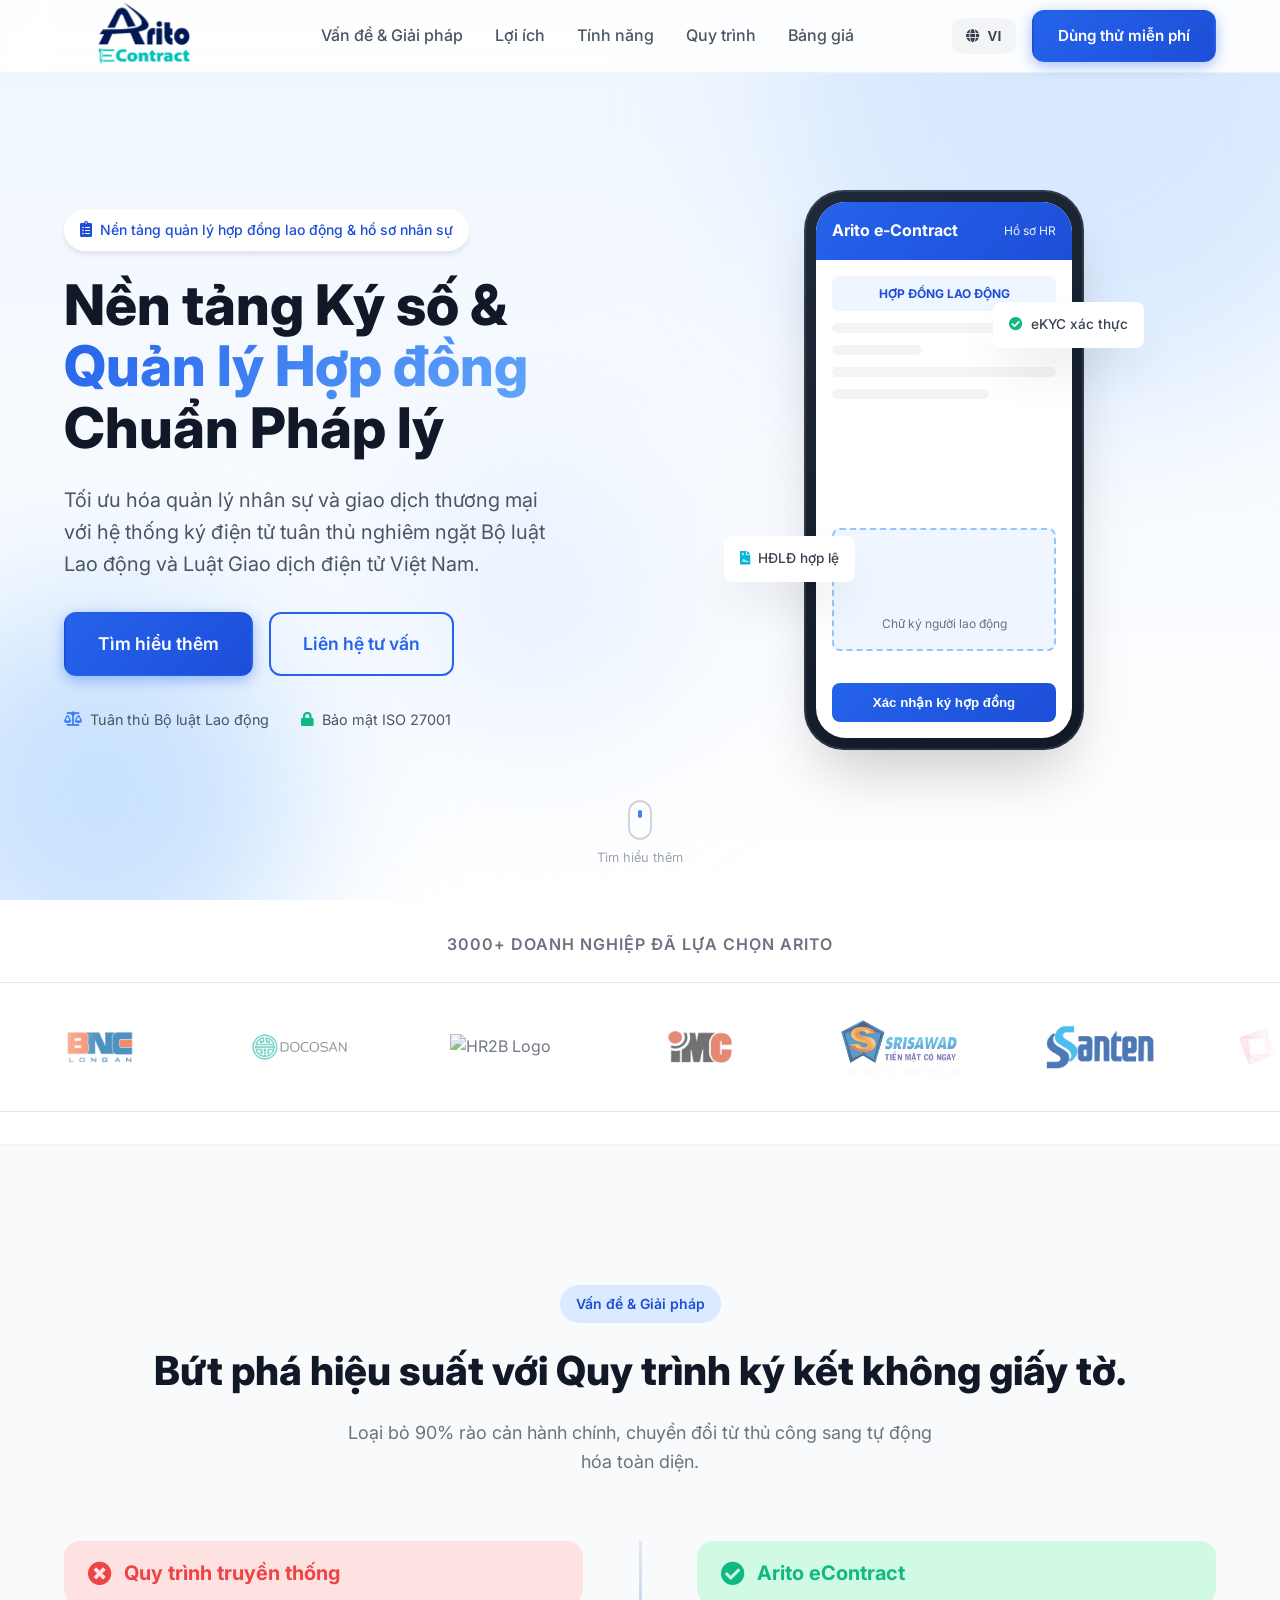
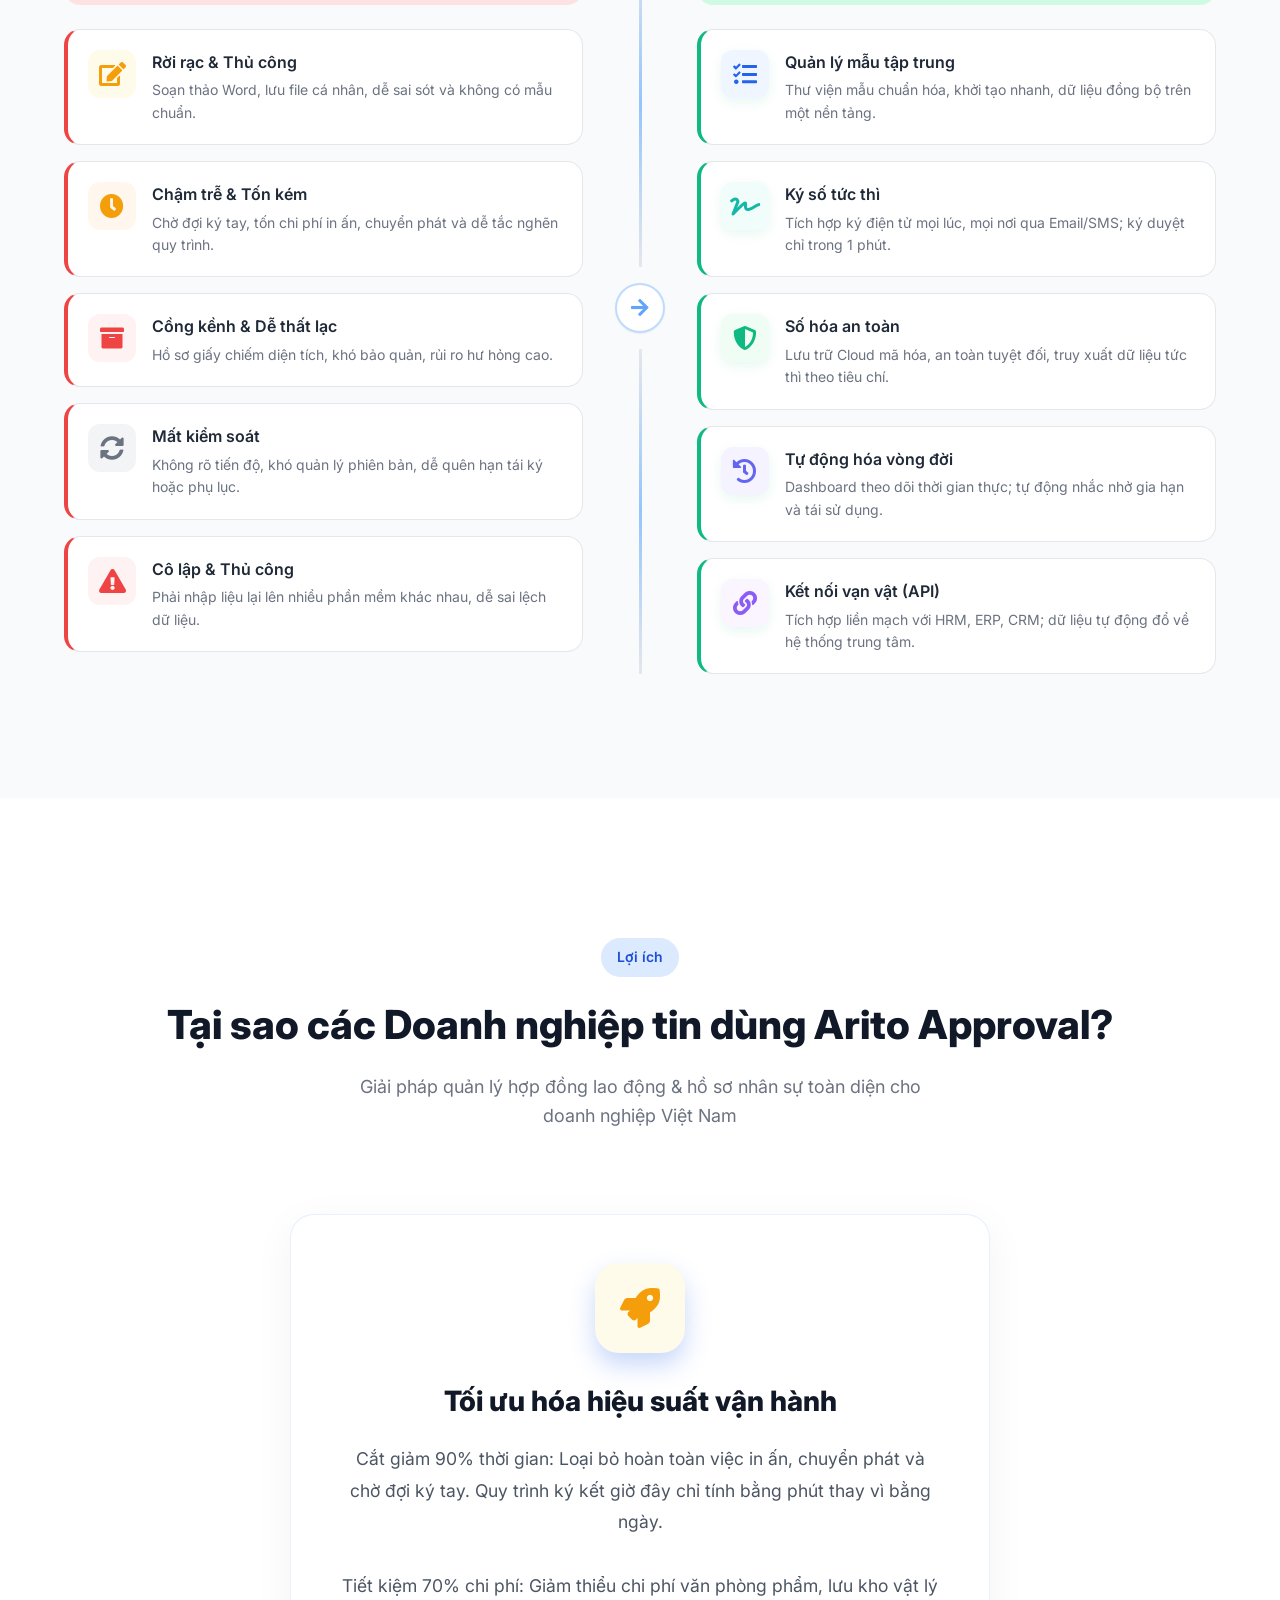
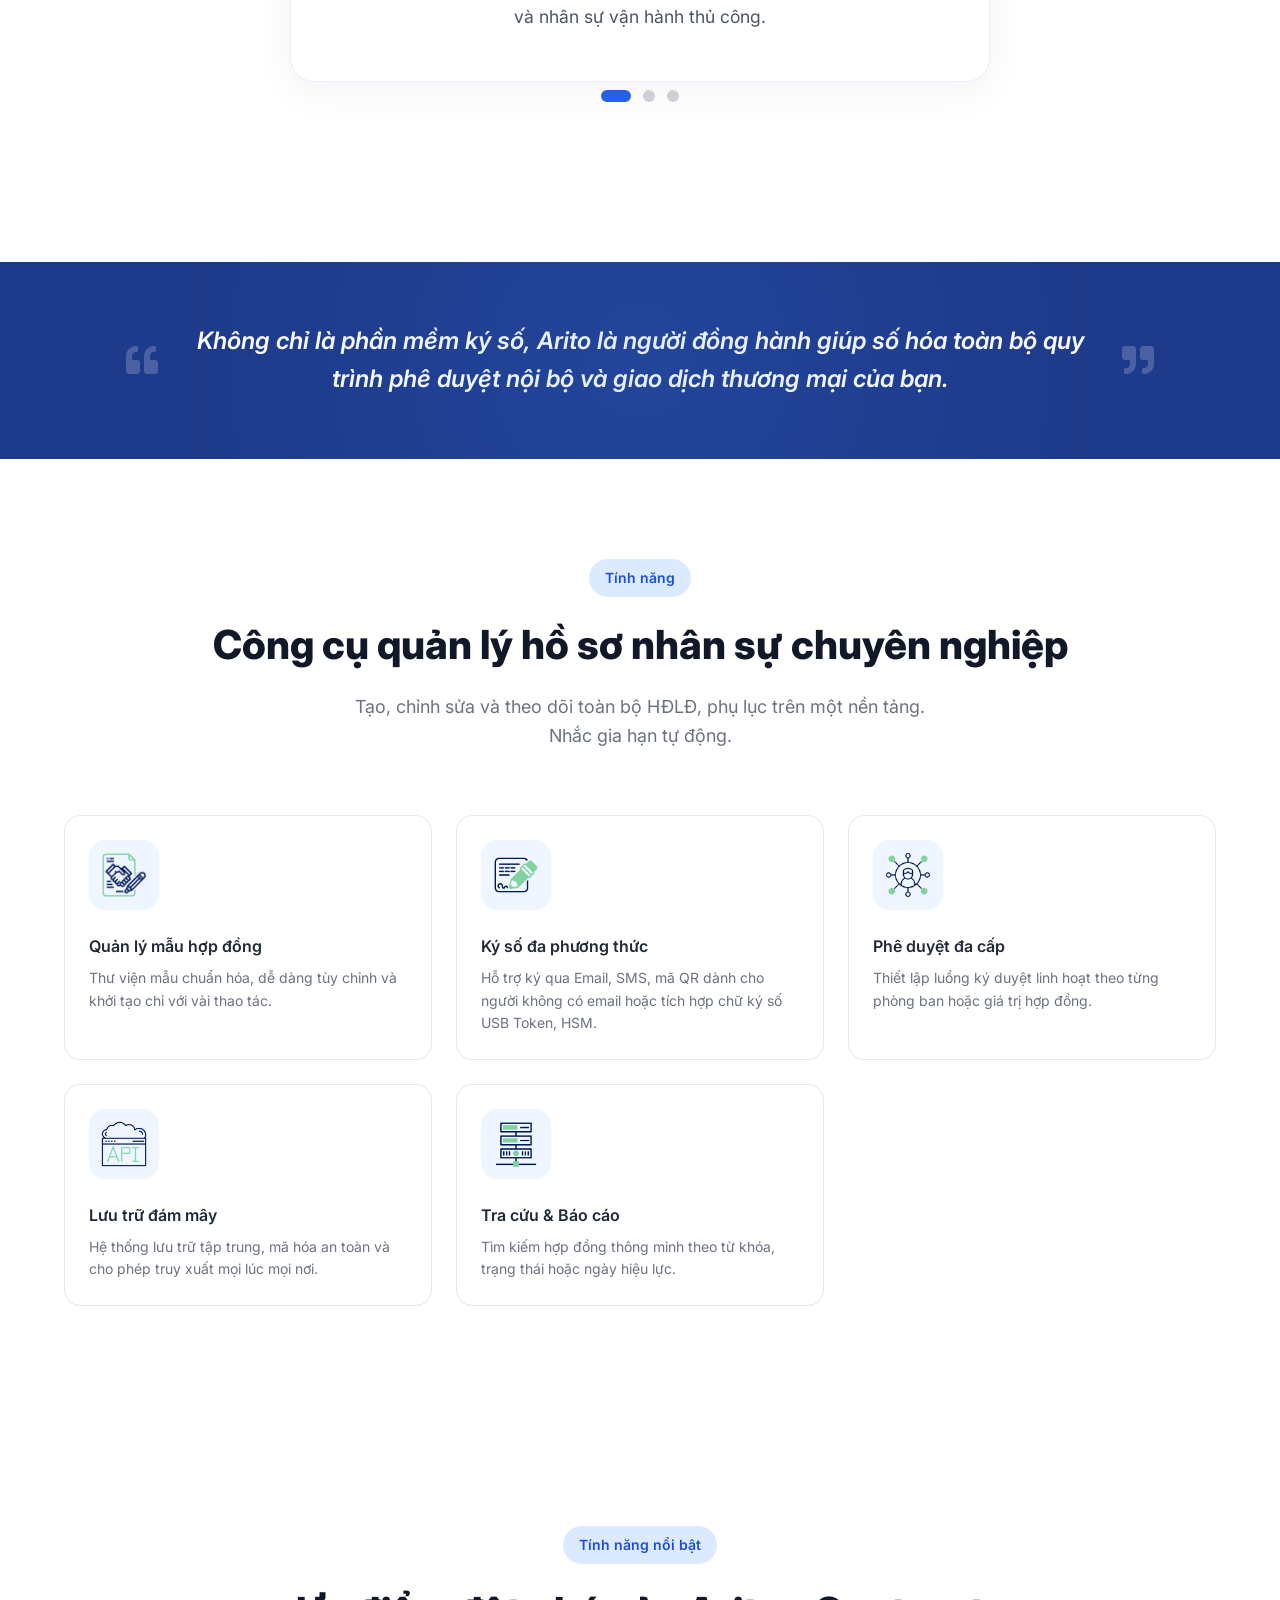
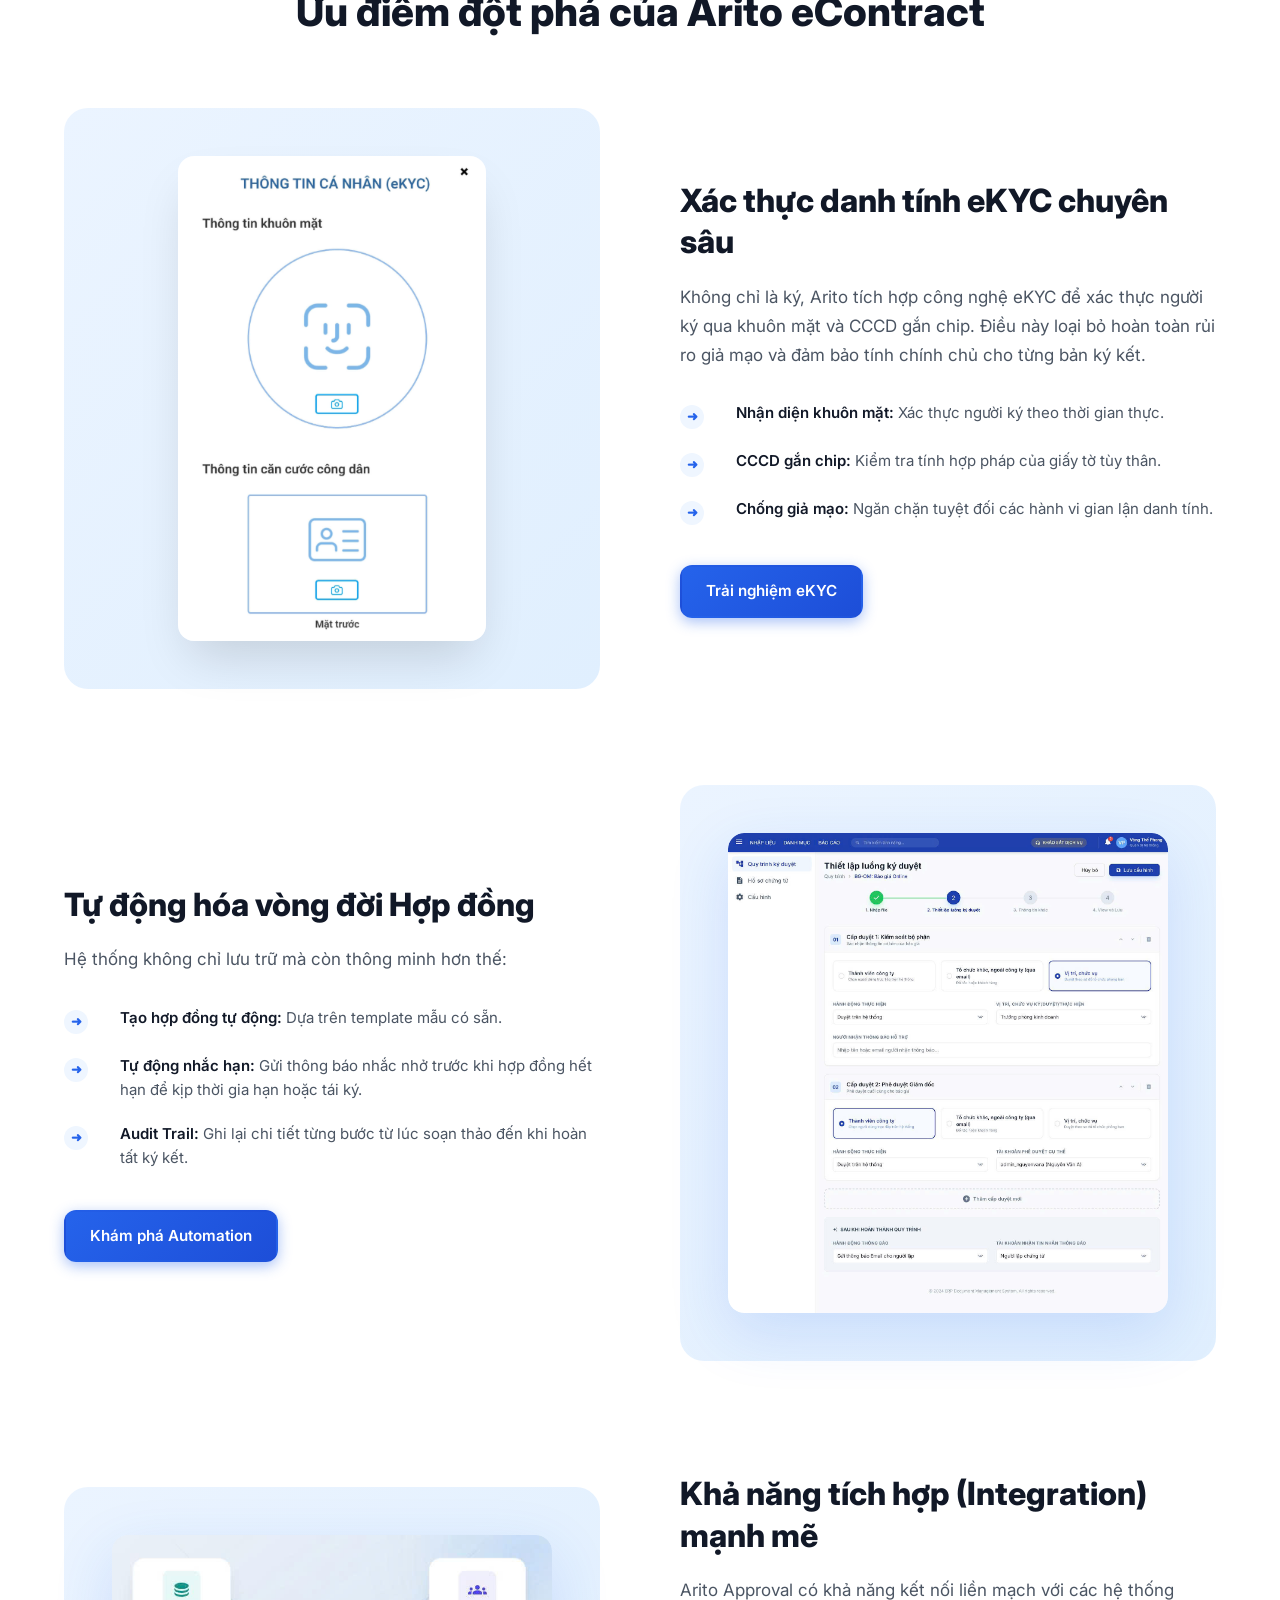
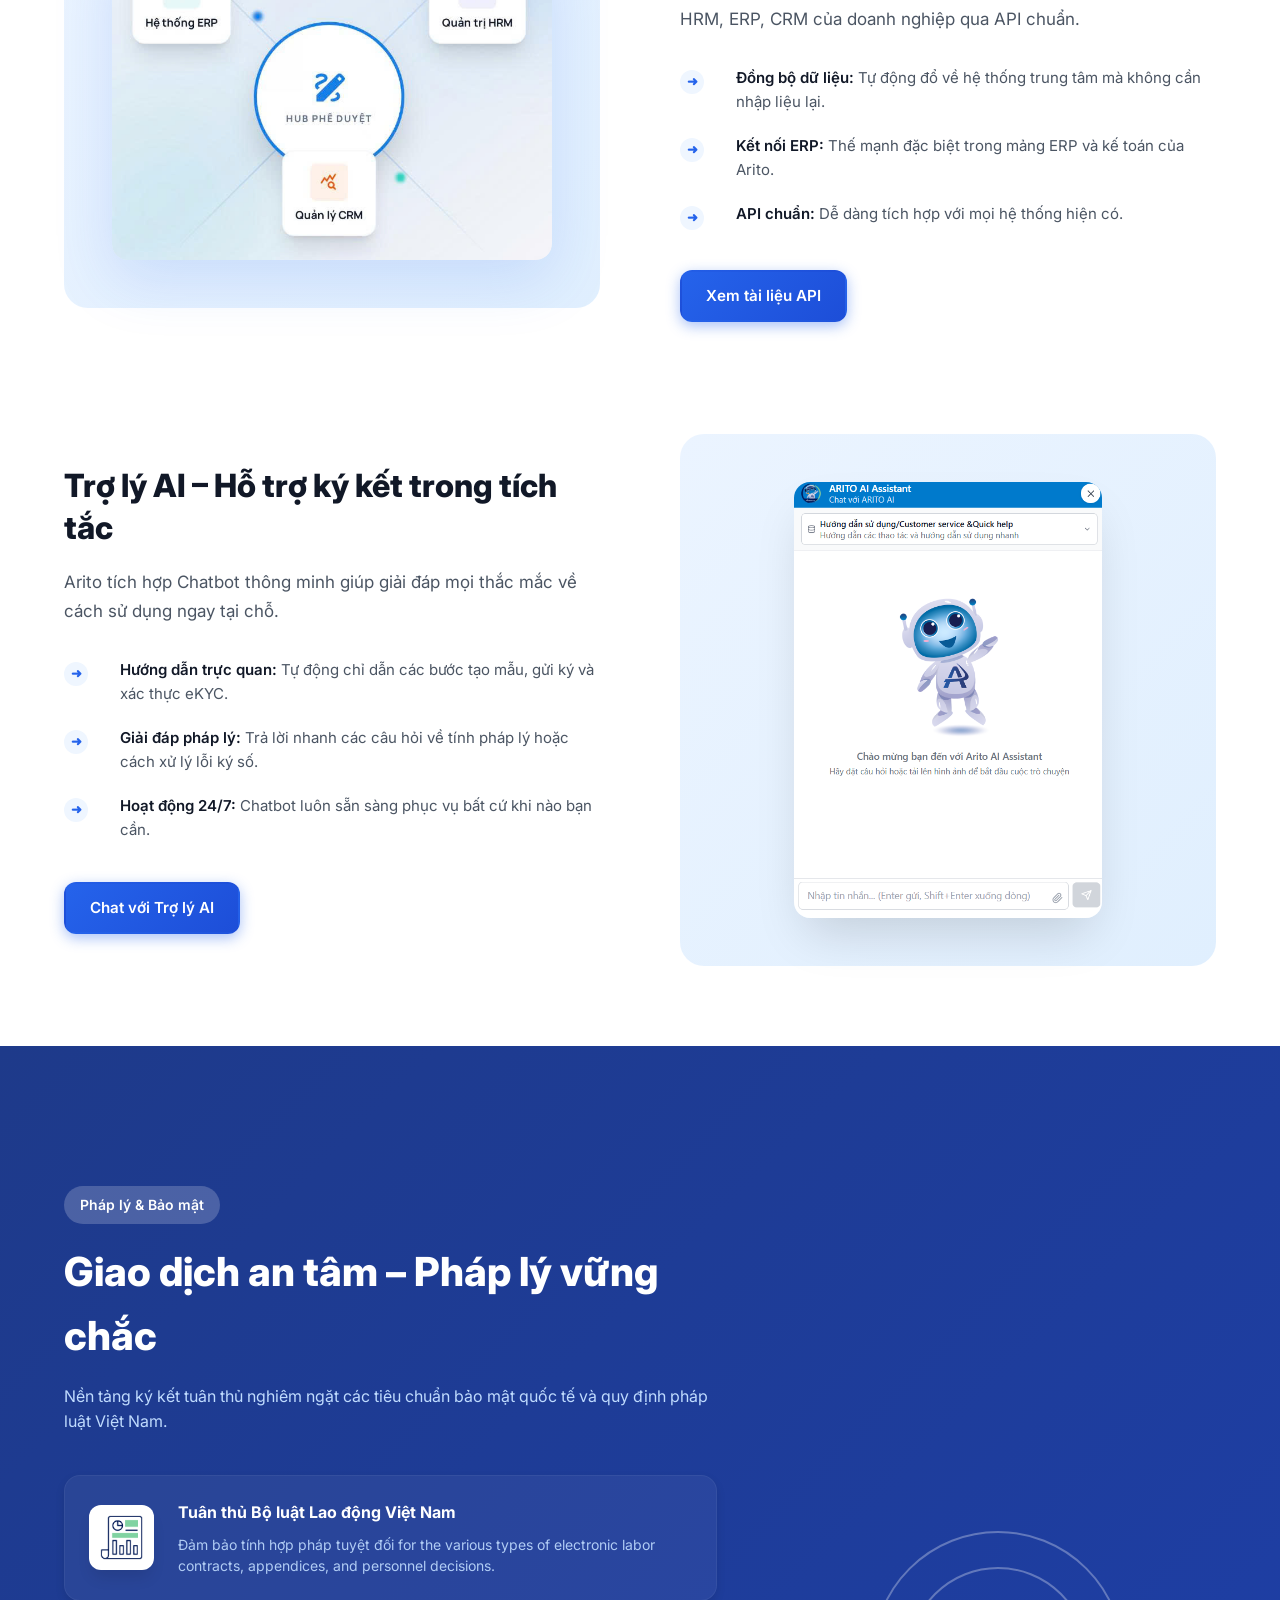
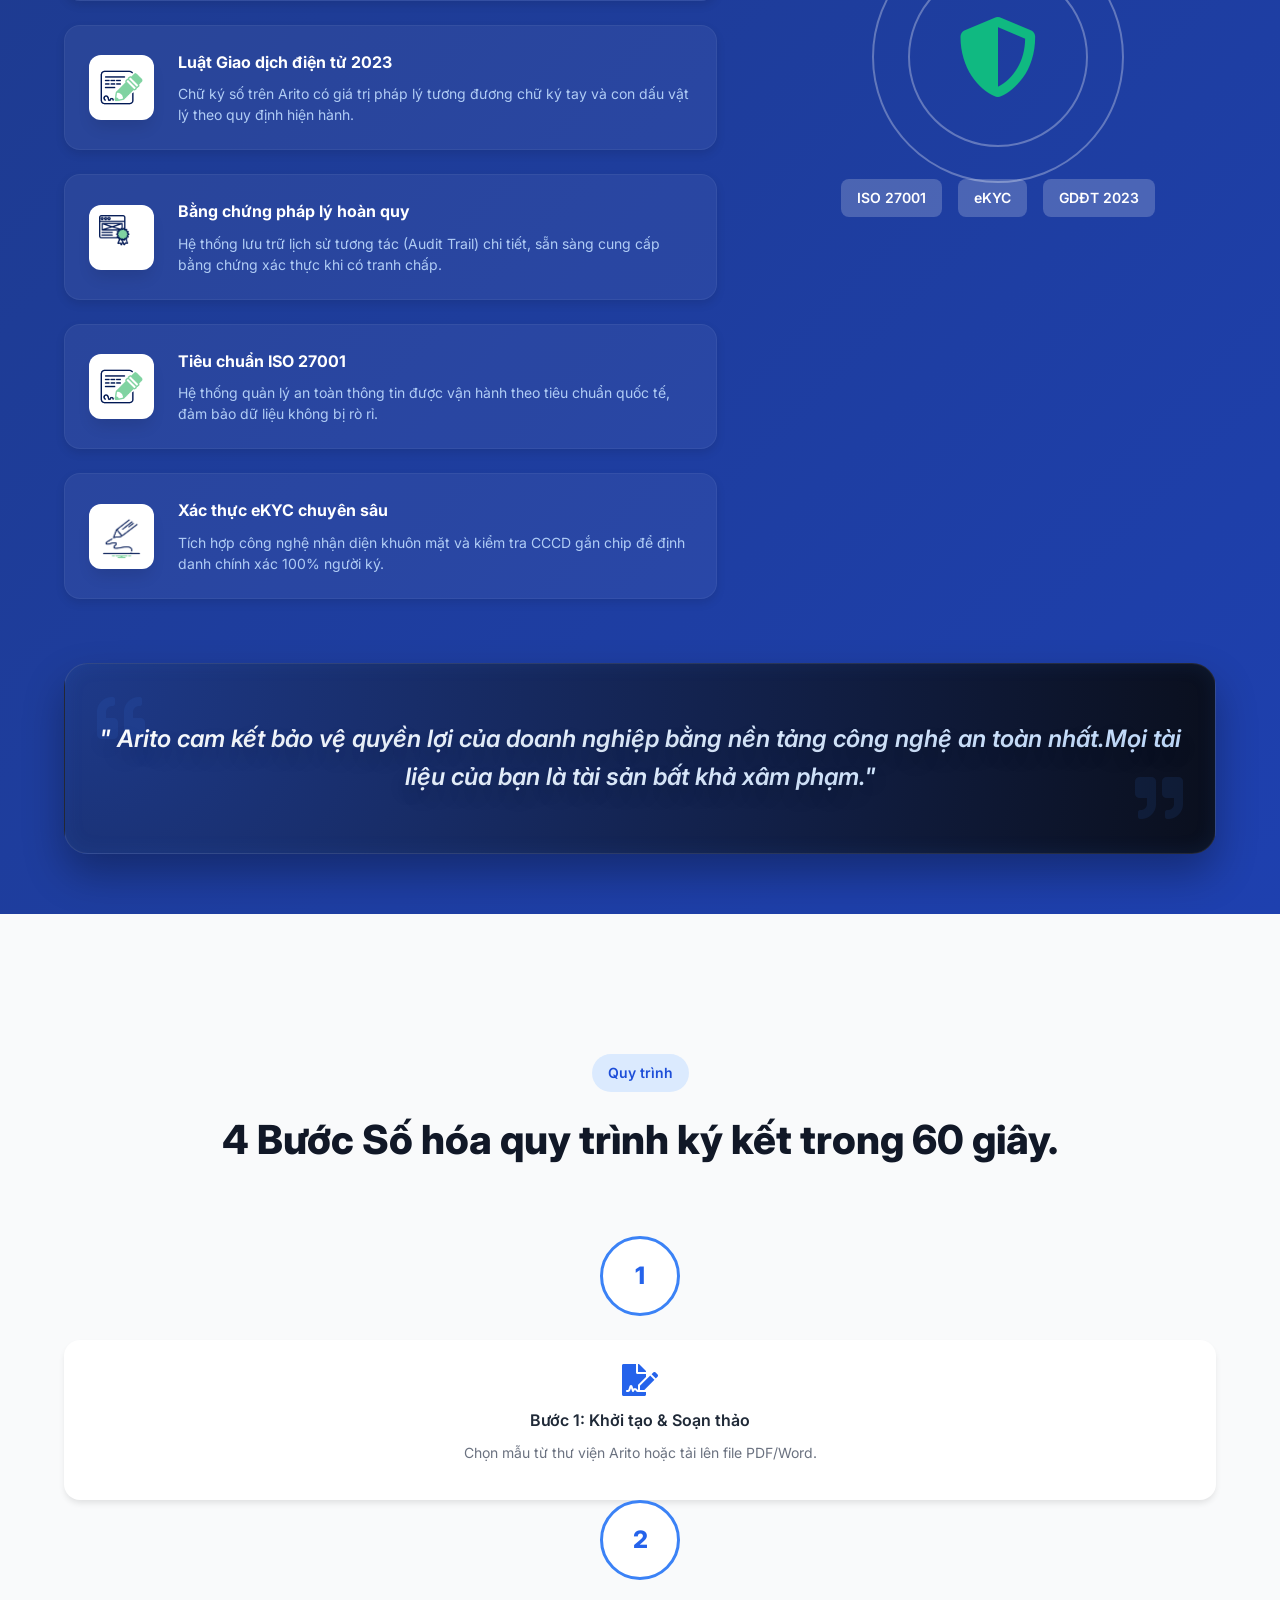
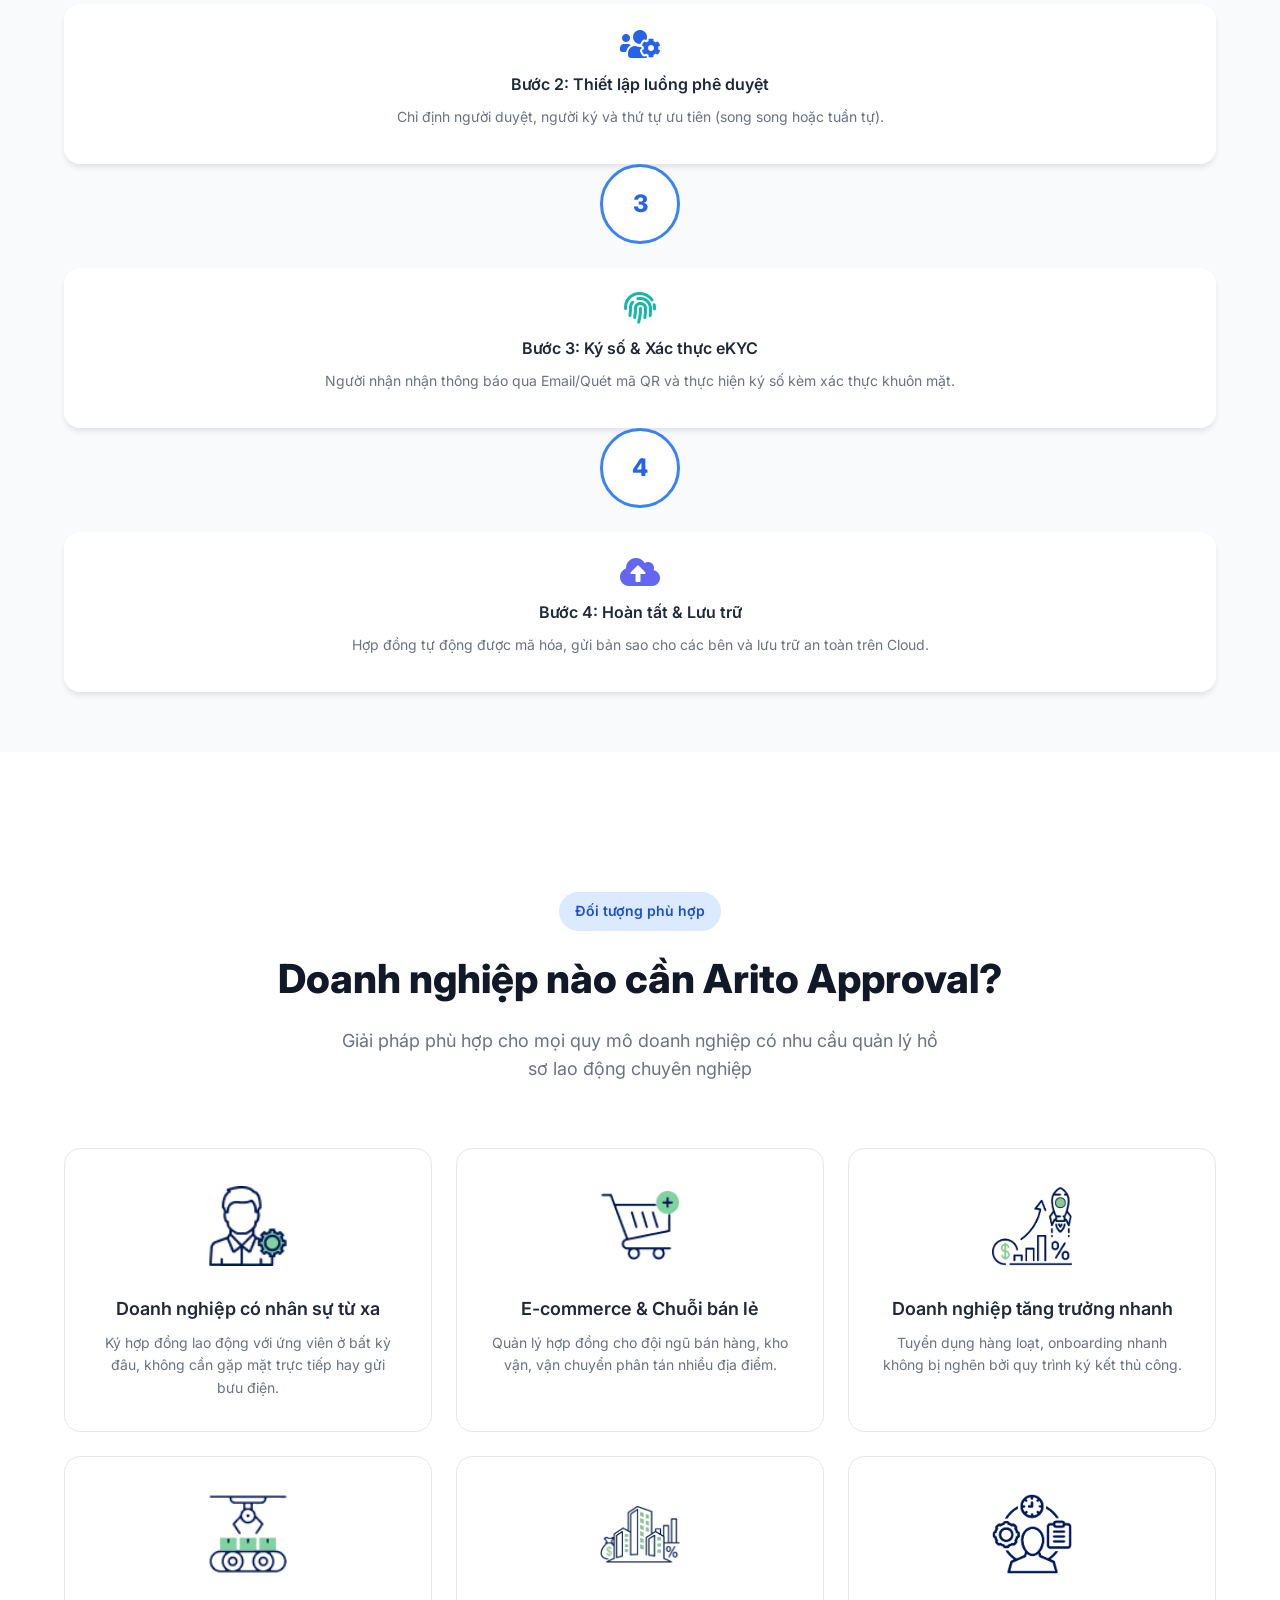
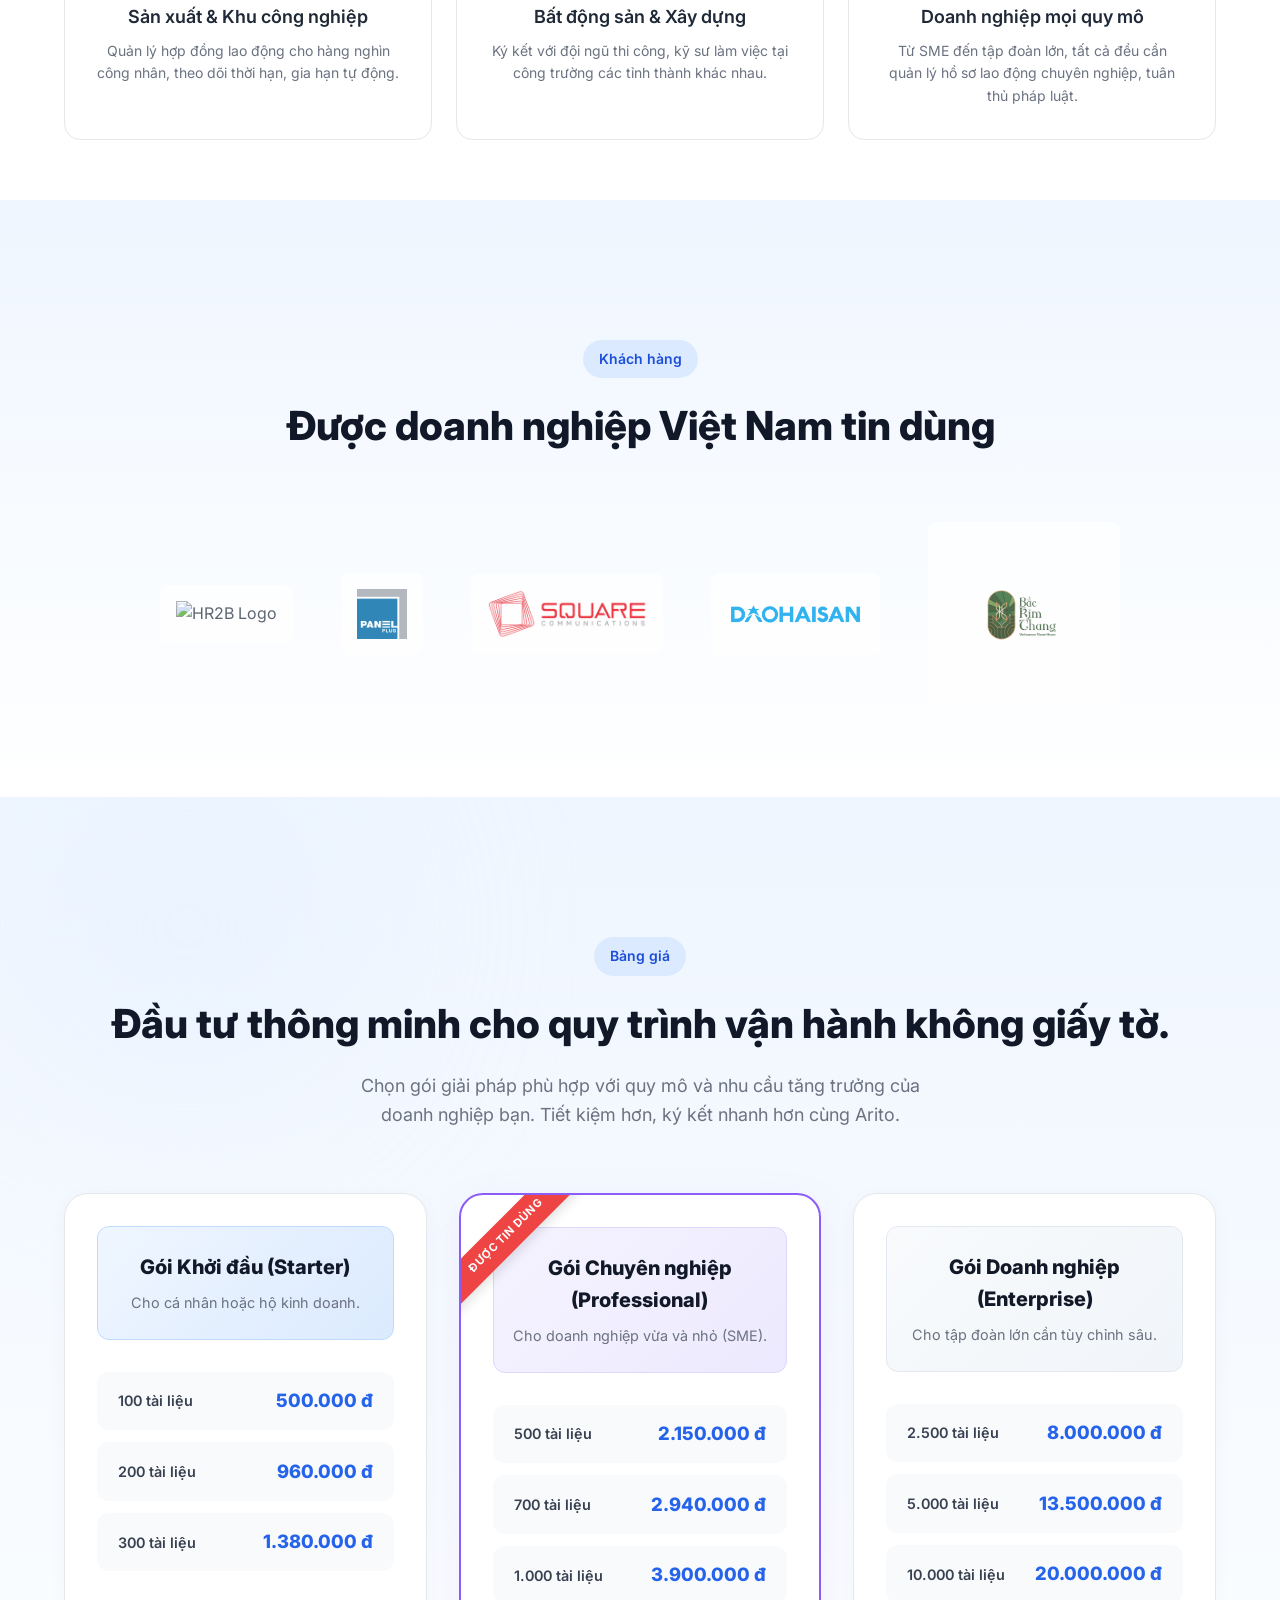
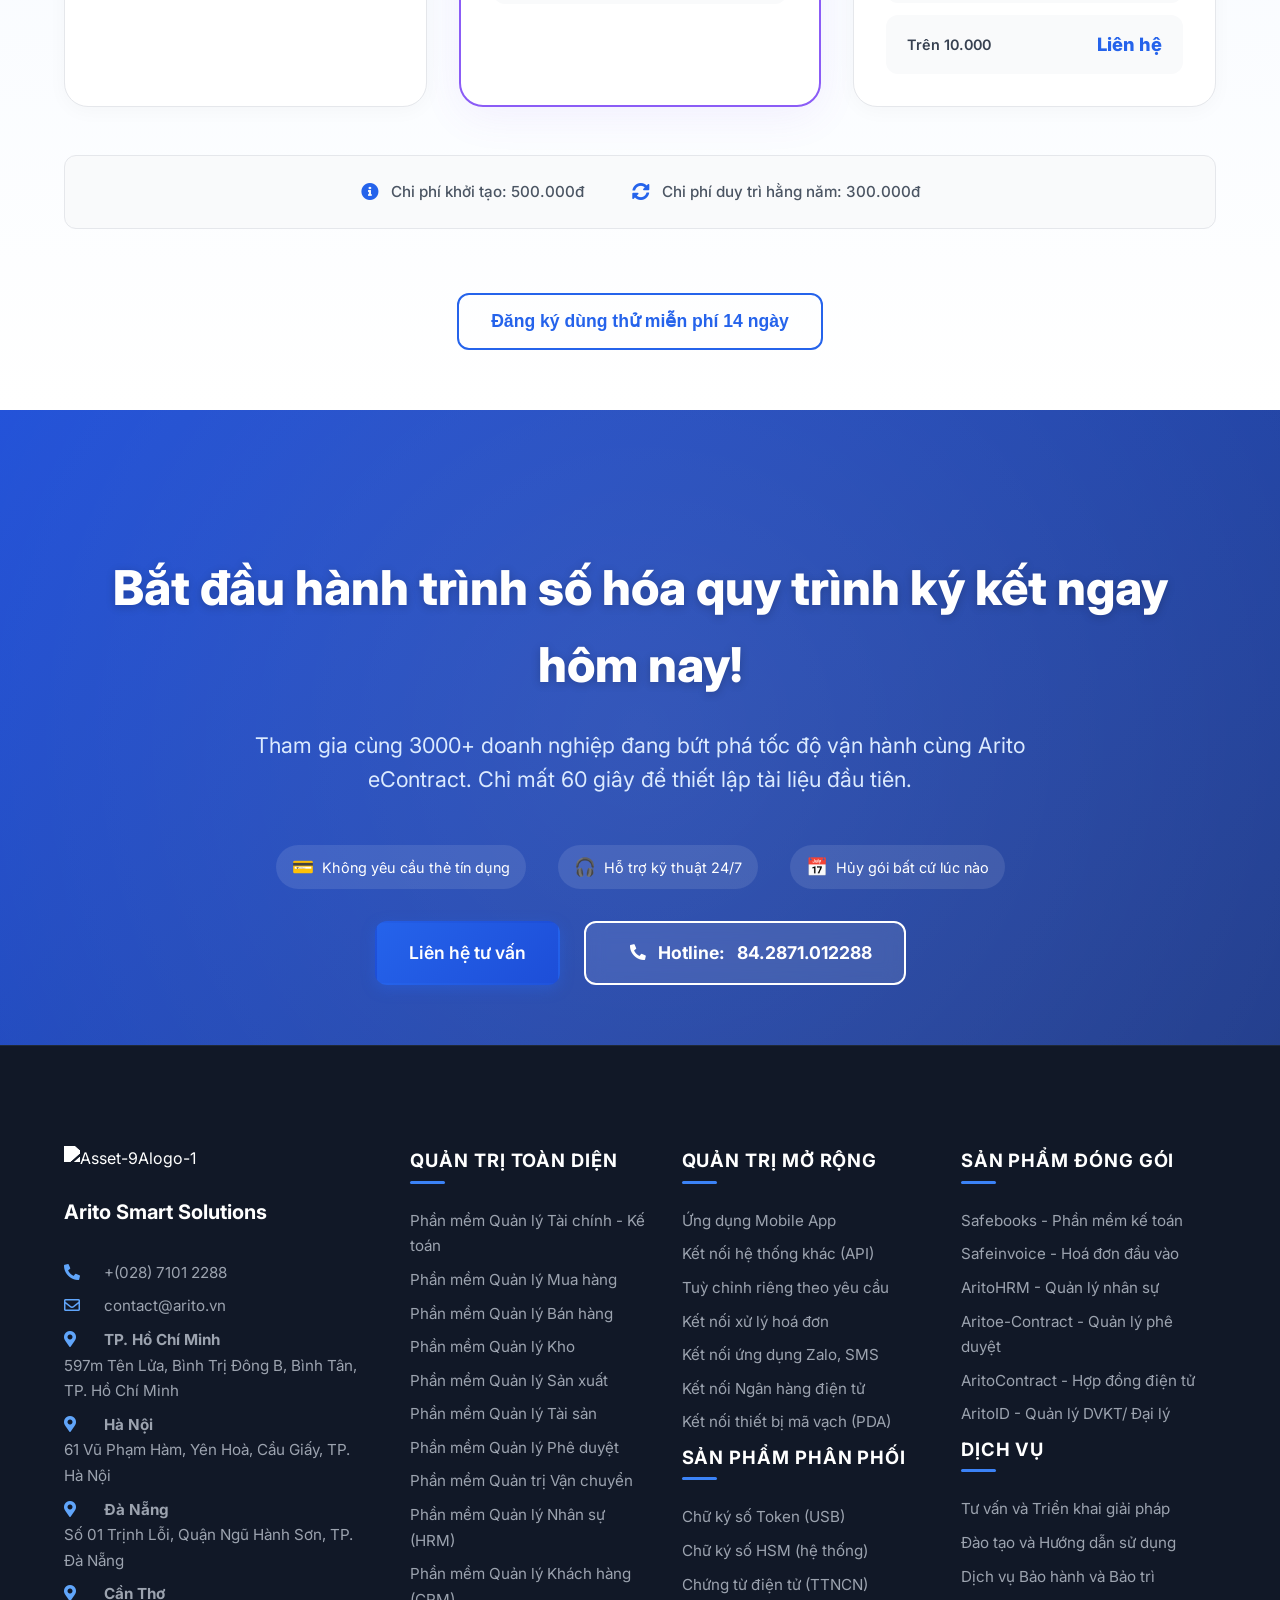
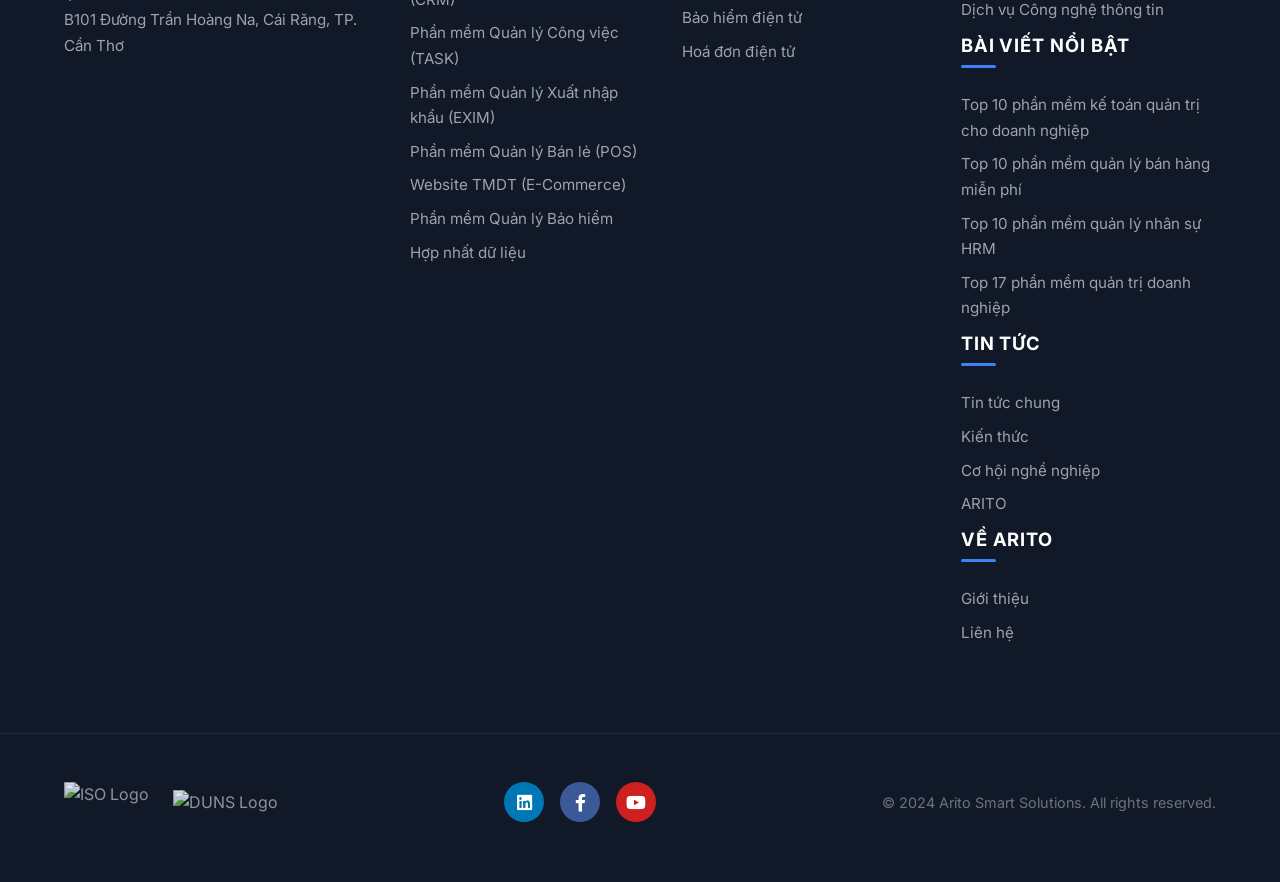
==== index.html @ c5563387 "add" ====
<!DOCTYPE html>
<html lang="vi">

<head>
  <meta charset="UTF-8">
  <meta name="viewport" content="width=device-width, initial-scale=1.0">
  <meta name="description"
    content="Arito e-Contract - Nền tảng quản lý hợp đồng điện tử & hồ sơ nhân sự điện tử. Tạo, ký kết, lưu trữ hợp đồng điện tử an toàn, tuân thủ Bộ luật Lao động Việt Nam.">
  <meta name="keywords"
    content="hợp đồng điện tử điện tử, quản lý hồ sơ nhân sự, HR document management, HĐĐT, phần mềm nhân sự">
  <title>Arito e-Contract - Quản Lý Hợp đồng điện tử & Hồ Sơ Nhân Sự Điện Tử</title>
  <link rel="preconnect" href="https://fonts.googleapis.com">
  <link rel="preconnect" href="https://fonts.gstatic.com" crossorigin>
  <link href="https://fonts.googleapis.com/css2?family=Inter:wght@300;400;500;600;700;800&display=swap"
    rel="stylesheet">
  <link rel="stylesheet" href="style.css">

  <link rel="icon" href="images/logo_a.webp" type="image/webp">
  <link rel="stylesheet" href="https://cdnjs.cloudflare.com/ajax/libs/font-awesome/5.15.4/css/all.min.css">
  <script src="translations.js"></script>
</head>

<body>

  <script src="https://backend.activesignal.vn/embed.js" public-token="604099b0059e9c9746bf5e3f34b5ccde874ef8837cc6d43b"
    async></script>
  <!-- Navigation -->
  <nav class="navbar" id="navbar">
    <div class="container nav-container">
      <a href="#" class="logo">
        <img src="images/logo/econtract_dark_under.png" style="width: 160px;" alt="Arito Logo" class="logo-icon">
      </a>
      <div class="nav-links" id="navLinks">
        <a href="#problem-solution" data-i18n="nav.problemSolution">Vấn đề & Giải pháp</a>
        <a href="#benefits" data-i18n="nav.benefits">Lợi ích</a>
        <a href="#features" data-i18n="nav.features">Tính năng</a>
        <a href="#how-it-works" data-i18n="nav.howItWorks">Quy trình</a>
        <a href="#pricing" data-i18n="nav.pricing">Bảng giá</a>
      </div>
      <div class="nav-buttons">
        <div class="language-switcher">
          <button class="lang-btn" id="langBtn">
            <i class="fas fa-globe"></i>
            <span id="currentLang">VI</span>
          </button>
          <div class="lang-dropdown" id="langDropdown">
            <button class="lang-option" data-lang="vi">
              <span class="lang-flag">🇻🇳</span>
              <span>Tiếng Việt</span>
            </button>
            <button class="lang-option" data-lang="en">
              <span class="lang-flag">🇬🇧</span>
              <span>English</span>
            </button>
          </div>
        </div>
        <!-- <a href="#" class="btn btn-secondary" data-i18n="nav.login">Đăng nhập</a> -->
        <a href="#" class="btn btn-primary" data-i18n="nav.freeTrial">Dùng thử miễn phí</a>
      </div>
      <button class="mobile-menu-btn" id="mobileMenuBtn">
        <span></span><span></span><span></span>
      </button>
    </div>
  </nav>

  <!-- Hero Section -->
  <section class="hero" id="hero">
    <div class="hero-bg-shapes">
      <div class="shape shape-1"></div>
      <div class="shape shape-2"></div>
      <div class="shape shape-3"></div>
    </div>
    <div class="container hero-container">
      <div class="hero-content">
        <div class="hero-badge animate-fade-in">
          <span class="badge-icon"><i class="fas fa-clipboard-list"></i></span>
          <span data-i18n="hero.badge">Nền tảng quản lý hợp đồng lao động & hồ sơ nhân sự</span>
        </div>
        <h1 class="hero-title animate-slide-up" data-i18n="hero.title">
          Quản lý <span class="gradient-text">hợp đồng lao động</span><br>
          Tập trung & Chuyên nghiệp
        </h1>
        <p class="hero-subtitle animate-slide-up delay-1" data-i18n="hero.subtitle">
          Tạo, ký kết và lưu trữ hợp đồng lao động. Quản lý toàn bộ hồ sơ nhân sự tập trung, an toàn và tuân thủ
          Bộ luật Lao động Việt Nam.
        </p>
        <div class="hero-cta animate-slide-up delay-2">
          <a href="#problem-solution" class="btn btn-primary btn-lg" data-i18n="hero.ctaPrimary">
            Tìm hiểu thêm
            <i class="fas fa-arrow-right"></i>
          </a>
          <a href="tel:+842871012288" class="btn btn-outline btn-lg">
            <span data-i18n="hero.ctaSecondary">Liên hệ tư vấn</span>
          </a>
        </div>
        <div class="trust-indicators animate-fade-in delay-3">
          <div class="trust-item">
            <span class="trust-icon"><i class="fas fa-balance-scale"></i></span>
            <span data-i18n="hero.trustLabor">Tuân thủ Bộ luật Lao động</span>
          </div>
          <div class="trust-item">
            <span class="trust-icon"><i class="fas fa-lock"></i></span>
            <span data-i18n="hero.trustSecurity">Bảo mật ISO 27001</span>
          </div>
        </div>
      </div>
      <div class="hero-visual animate-scale-in">
        <div class="phone-mockup">
          <div class="phone-frame">
            <div class="phone-screen">
              <div class="app-header">
                <span class="app-logo">Arito e-Contract</span>
                <span class="app-status" data-i18n="hero.appStatus">Hồ sơ HR</span>
              </div>
              <div class="document-preview">
                <div class="doc-header-label" data-i18n="hero.docHeader">HỢP ĐỒNG LAO ĐỘNG</div>
                <div class="doc-line"></div>
                <div class="doc-line short"></div>
                <div class="doc-line"></div>
                <div class="doc-line medium"></div>
                <div class="signature-area">
                  <div class="signature-animation">
                    <svg class="signature-svg" viewBox="0 0 200 60">
                      <path class="signature-path" d="M10,50 Q30,10 60,40 T100,30 T140,45 T180,25" fill="none"
                        stroke="#1e40af" stroke-width="3" />
                    </svg>
                  </div>
                  <span class="signature-label" data-i18n="hero.signatureLabel">Chữ ký người lao động</span>
                </div>
              </div>
              <div class="app-footer">
                <button class="sign-btn pulse" data-i18n="hero.signButton">Xác nhận ký hợp đồng</button>
              </div>
            </div>
          </div>
          <div class="floating-badge badge-1">
            <span class="fb-icon"><i class="fas fa-check-circle"></i></span>
            <span data-i18n="hero.badgeEkyc">eKYC xác thực</span>
          </div>
          <div class="floating-badge badge-2">
            <span class="fb-icon"><i class="fas fa-file-contract"></i></span>
            <span data-i18n="hero.badgeContract">HĐLĐ hợp lệ</span>
          </div>
        </div>
      </div>
    </div>
    <a href="#problem-solution" class="hero-scroll-indicator">
      <div class="scroll-mouse"></div>
      <span data-i18n="hero.scrollMore">Tìm hiểu thêm</span>
    </a>
  </section>

  <!-- Trusted By Section (Moved here) -->
  <section class="trusted-by-section">
    <div class="container-fluid">
      <h4 class="trusted-title" data-i18n="trustedBy.title">3000+ doanh nghiệp đã lựa chọn ARITO</h4>
      <div class="logo-slider-container">
        <div class="logo-slide-track">
          <div class="slide"><img src="images/BNC.webp" alt="BNC Logo"></div>
          <div class="slide"><img src="images/Docosan.webp" alt="Docosan Logo"></div>
          <div class="slide"><img src="images/hr2b_logo.png" alt="HR2B Logo"></div>
          <div class="slide"><img src="images/IMC.webp" alt="IMC Logo"></div>
          <div class="slide"><img src="images/LOGO-4.webp" alt="Company Logo"></div>
          <div class="slide"><img src="images/Santen_Pharmaceutical_company_logo.webp" alt="Santen Logo"></div>
          <div class="slide"><img src="images/Square-Group.png" alt="Square Group Logo"></div>
          <div class="slide"><img src="images/Tao-gia-tri-Trao-niem-tin-24.webp" alt="Partner Logo"></div>
          <div class="slide"><img src="images/Tao-gia-tri-Trao-niem-tin-27.webp" alt="Partner Logo"></div>
          <div class="slide"><img src="images/Tao-gia-tri-Trao-niem-tin-28.webp" alt="Partner Logo"></div>
          <div class="slide"><img src="images/Tao-gia-tri-Trao-niem-tin-29.webp" alt="Partner Logo"></div>
          <div class="slide"><img src="images/Tao-gia-tri-Trao-niem-tin-30.webp" alt="Partner Logo"></div>
          <div class="slide"><img src="images/Tao-gia-tri-Trao-niem-tin-32.webp" alt="Partner Logo"></div>
          <div class="slide"><img src="images/Tao-gia-tri-Trao-niem-tin-51.webp" alt="Partner Logo"></div>
          <div class="slide"><img src="images/Bac-Kim-Thang.webp" alt="Bac Kim Thang Logo"></div>

          <div class="slide"><img src="images/BNC.webp" alt="BNC Logo"></div>
          <div class="slide"><img src="images/Docosan.webp" alt="Docosan Logo"></div>
          <div class="slide"><img src="images/hr2b_logo.png" alt="HR2B Logo"></div>
          <div class="slide"><img src="images/IMC.webp" alt="IMC Logo"></div>
          <div class="slide"><img src="images/LOGO-4.webp" alt="Company Logo"></div>
          <div class="slide"><img src="images/Santen_Pharmaceutical_company_logo.webp" alt="Santen Logo"></div>
          <div class="slide"><img src="images/Square-Group.png" alt="Square Group Logo"></div>
          <div class="slide"><img src="images/Tao-gia-tri-Trao-niem-tin-24.webp" alt="Partner Logo"></div>
          <div class="slide"><img src="images/Tao-gia-tri-Trao-niem-tin-27.webp" alt="Partner Logo"></div>
          <div class="slide"><img src="images/Tao-gia-tri-Trao-niem-tin-28.webp" alt="Partner Logo"></div>
          <div class="slide"><img src="images/Tao-gia-tri-Trao-niem-tin-29.webp" alt="Partner Logo"></div>
          <div class="slide"><img src="images/Tao-gia-tri-Trao-niem-tin-30.webp" alt="Partner Logo"></div>
          <div class="slide"><img src="images/Tao-gia-tri-Trao-niem-tin-32.webp" alt="Partner Logo"></div>
          <div class="slide"><img src="images/Tao-gia-tri-Trao-niem-tin-51.webp" alt="Partner Logo"></div>
          <div class="slide"><img src="images/Bac-Kim-Thang.webp" alt="Bac Kim Thang Logo"></div>
        </div>
      </div>
    </div>
  </section>

  <!-- Problem → Solution Section with Comparison Table -->
  <section class="problem-solution" id="problem-solution">
    <div class="container">
      <div class="section-header animate-on-scroll">
        <span class="section-badge" data-i18n="problemSolution.badge">Vấn đề & Giải pháp</span>
        <h2 class="section-title" data-i18n="problemSolution.title">Quy trình quản lý hợp đồng truyền thống đang tốn rất
          nhiều thời gian và chi phí</h2>
        <p class="section-desc" data-i18n="problemSolution.desc">Chuyển đổi từ quy trình thủ công sang quản lý hợp đồng
          tập trung, chuyên nghiệp</p>
      </div>

      <!-- Problem/Solution Cards -->
      <div class="ps-cards-grid animate-on-scroll">
        <div class="ps-column problem-column">
          <div class="ps-column-header problem-header">
            <span class="ps-icon"><i class="fas fa-times-circle"></i></span>
            <h3 data-i18n="problemSolution.problemTitle">Quy trình truyền thống</h3>
          </div>
          <div class="ps-card problem-card">
            <div class="ps-card-icon"><i class="fas fa-edit"></i></div>
            <div class="ps-card-content">
              <h4 data-i18n="problemSolution.problems.0.title">Soạn thảo thủ công, rời rạc</h4>
              <p data-i18n="problemSolution.problems.0.desc">Hợp đồng điện tử được soạn bằng Word, lưu file cá nhân,
                không có mẫu chuẩn</p>
            </div>
          </div>
          <div class="ps-card problem-card">
            <div class="ps-card-icon"><i class="fas fa-clock"></i></div>
            <div class="ps-card-content">
              <h4 data-i18n="problemSolution.problems.1.title">Ký kết mất thời gian</h4>
              <p data-i18n="problemSolution.problems.1.desc">Đặc biệt với nhân sự từ xa, phải in – gửi bưu điện – chờ ký
                – scan lại</p>
            </div>
          </div>
          <div class="ps-card problem-card">
            <div class="ps-card-icon"><i class="fas fa-archive"></i></div>
            <div class="ps-card-content">
              <h4 data-i18n="problemSolution.problems.2.title">Lưu trữ giấy hoặc file rời</h4>
              <p data-i18n="problemSolution.problems.2.desc">Hồ sơ nhân sự nằm rải rác trong tủ, folder, khó tìm kiếm
                khi cần</p>
            </div>
          </div>
          <div class="ps-card problem-card">
            <div class="ps-card-icon"><i class="fas fa-sync-alt"></i></div>
            <div class="ps-card-content">
              <h4 data-i18n="problemSolution.problems.3.title">Khó kiểm soát phiên bản</h4>
              <p data-i18n="problemSolution.problems.3.desc">Không rõ phiên bản hợp đồng nào mới nhất, thời hạn gia hạn,
                phụ lục đã ký</p>
            </div>
          </div>
          <div class="ps-card problem-card">
            <div class="ps-card-icon"><i class="fas fa-exclamation-triangle"></i></div>
            <div class="ps-card-content">
              <h4 data-i18n="problemSolution.problems.4.title">Rủi ro pháp lý & thất lạc</h4>
              <p data-i18n="problemSolution.problems.4.desc">Sai sót nội dung, mất hồ sơ, không đủ căn cứ khi có tranh
                chấp lao động</p>
            </div>
          </div>
        </div>

        <div class="ps-arrow-divider">
          <div class="arrow-line"></div>
          <div class="arrow-icon"><i class="fas fa-arrow-right"></i></div>
          <div class="arrow-line"></div>
        </div>

        <div class="ps-column solution-column">
          <div class="ps-column-header solution-header">
            <span class="ps-icon"><i class="fas fa-check-circle"></i></span>
            <h3 data-i18n="problemSolution.solutionTitle">Arito e-Contract</h3>
          </div>
          <div class="ps-card solution-card">
            <div class="ps-card-icon"><i class="fas fa-tasks"></i></div>
            <div class="ps-card-content">
              <h4 data-i18n="problemSolution.solutions.0.title">Khởi tạo & quản lý tập trung</h4>
              <p data-i18n="problemSolution.solutions.0.desc">Mẫu hợp đồng điện tử chuẩn, tạo nhanh, quản lý trên một
                nền tảng duy nhất</p>
            </div>
          </div>
          <div class="ps-card solution-card">
            <div class="ps-card-icon"><i class="fas fa-signature"></i></div>
            <div class="ps-card-content">
              <h4 data-i18n="problemSolution.solutions.1.title">Hỗ trợ ký kết điện tử</h4>
              <p data-i18n="problemSolution.solutions.1.desc">Tích hợp trong quy trình HR, ký mọi lúc mọi nơi qua Email,
                SMS, hệ thống</p>
            </div>
          </div>
          <div class="ps-card solution-card">
            <div class="ps-card-icon"><i class="fas fa-shield-alt"></i></div>
            <div class="ps-card-content">
              <h4 data-i18n="problemSolution.solutions.2.title">Lưu trữ an toàn, dễ tra cứu</h4>
              <p data-i18n="problemSolution.solutions.2.desc">Hồ sơ nhân sự được mã hóa, lưu trữ cloud, tìm kiếm tức thì
                theo nhiều tiêu chí</p>
            </div>
          </div>
          <div class="ps-card solution-card">
            <div class="ps-card-icon"><i class="fas fa-history"></i></div>
            <div class="ps-card-content">
              <h4 data-i18n="problemSolution.solutions.3.title">Quản lý vòng đời hợp đồng</h4>
              <p data-i18n="problemSolution.solutions.3.desc">Tạo → Phê duyệt → Ký kết → Lưu trữ → Tái sử dụng & Gia hạn
                tự động nhắc nhở</p>
            </div>
          </div>
          <div class="ps-card solution-card">
            <div class="ps-card-icon"><i class="fas fa-link"></i></div>
            <div class="ps-card-content">
              <h4 data-i18n="problemSolution.solutions.4.title">Kết nối hệ thống HR/ERP</h4>
              <p data-i18n="problemSolution.solutions.4.desc">Tích hợp liền mạch với HRM, ERP, CRM doanh nghiệp qua API
                chuẩn</p>
            </div>
          </div>
        </div>
      </div>

      <!-- Comparison Table -->

    </div>
  </section>

  <!-- Benefits Section - HR-Focused -->
  <section class="benefits" id="benefits">
    <div class="container">
      <div class="section-header animate-on-scroll">
        <span class="section-badge" data-i18n="benefits.badge">Lợi ích</span>
        <h2 class="section-title" data-i18n="benefits.title">Tại sao chọn Arito e-Contract?</h2>
        <p class="section-desc" data-i18n="benefits.desc">Giải pháp quản lý hợp đồng lao động & hồ sơ nhân sự toàn diện
          cho doanh nghiệp Việt Nam
        </p>
      </div>
      <div class="benefits-slider-container">
        <div class="benefits-track animate-on-scroll">
          <div class="benefit-slide active">
            <div class="benefit-card">
              <div class="benefit-icon"><span><i class="fas fa-rocket"></i></span></div>
              <h3 data-i18n="benefits.items.0.title">Tối ưu hóa hiệu suất vận hành</h3>
              <p data-i18n="benefits.items.0.desc">Cắt giảm 90% thời gian: Loại bỏ hoàn toàn việc in ấn, chuyển phát và
                chờ đợi ký tay. Quy trình ký kết giờ đây chỉ tính bằng phút thay vì bằng ngày. <br><br> Tiết kiệm 70%
                chi phí: Giảm thiểu chi phí văn phòng phẩm, lưu kho vật lý và nhân sự vận hành thủ công.</p>
            </div>
          </div>
          <div class="benefit-slide">
            <div class="benefit-card">
              <div class="benefit-icon"><span><i class="fas fa-balance-scale"></i></span></div>
              <h3 data-i18n="benefits.items.1.title">Pháp lý vững chắc & Bảo mật tuyệt đối</h3>
              <p data-i18n="benefits.items.1.desc">Tuân thủ 100% Luật Việt Nam: Đảm bảo đầy đủ tính pháp lý theo Luật
                Giao dịch điện tử và Bộ luật Lao động. <br><br> An toàn dữ liệu chuẩn quốc tế: Hệ thống được bảo mật đa
                tầng, mã hóa dữ liệu và lưu trữ tập trung trên nền tảng Cloud an toàn.</p>
            </div>
          </div>
          <div class="benefit-slide">
            <div class="benefit-card">
              <div class="benefit-icon"><span><i class="fas fa-globe"></i></span></div>
              <h3 data-i18n="benefits.items.2.title">Hệ sinh thái quản trị toàn diện</h3>
              <p data-i18n="benefits.items.2.desc">Kết nối không giới hạn: Dễ dàng tích hợp với các hệ thống ERP, HRM,
                Accounting hiện có của doanh nghiệp. <br><br> Quản lý vòng đời chứng từ: Không chỉ là ký, Arito giúp bạn
                theo dõi từ khâu khởi tạo, phê duyệt đến khi lưu trữ và nhắc hạn tái ký tự động.</p>
            </div>
          </div>
        </div>
        <div class="slider-controls">
          <button class="slider-dot active" data-index="0"></button>
          <button class="slider-dot" data-index="1"></button>
          <button class="slider-dot" data-index="2"></button>
        </div>
      </div>
    </div>
  </section>

  <!-- Highlight Row -->
  <section class="highlight-row-section animate-on-scroll">
    <div class="container">
      <div class="highlight-box">
        <i class="fas fa-quote-left quote-icon"></i>
        <p class="highlight-text" data-i18n="highlightRow">Không chỉ là phần mềm ký số, Arito là người đồng hành giúp số
          hóa toàn bộ quy trình phê duyệt nội bộ và giao dịch thương mại của bạn.</p>
        <i class="fas fa-quote-right quote-icon"></i>
      </div>
    </div>
  </section>

  <!-- Features Section - HR-Centered -->
  <section class="features" id="features">
    <div class="container">
      <div class="section-header animate-on-scroll">
        <span class="section-badge" data-i18n="features.badge">Tính năng</span>
        <h2 class="section-title" data-i18n="features.title">Công cụ quản lý hồ sơ nhân sự chuyên nghiệp</h2>
        <p class="section-desc" data-i18n="features.desc">Tạo, chỉnh sửa và theo dõi toàn bộ HĐLĐ, phụ lục trên một nền
          tảng. Nhắc gia hạn tự
          động.</p>
      </div>
      <div class="features-grid">
        <div class="feature-item animate-on-scroll">
          <div class="feature-icon"><img src="images/icon/Contract.png" alt="Quản lý mẫu hợp đồng"></div>
          <h4 data-i18n="features.items.0.title">Quản lý mẫu hợp đồng</h4>
          <p data-i18n="features.items.0.desc">Thư viện mẫu chuẩn hóa, dễ dàng tùy chỉnh và khởi tạo chỉ với vài thao
            tác.</p>
        </div>
        <div class="feature-item animate-on-scroll">
          <div class="feature-icon"><img src="images/icon/Digital Signature.png" alt="Ký số đa phương thức"></div>
          <h4 data-i18n="features.items.1.title">Ký số đa phương thức</h4>
          <p data-i18n="features.items.1.desc">Hỗ trợ ký qua Email, SMS, mã QR dành cho người không có email hoặc tích
            hợp chữ ký số USB Token, HSM.</p>
        </div>
        <div class="feature-item animate-on-scroll">
          <div class="feature-icon"><img src="images/icon/Quan ly phe duyet.png" alt="Phê duyệt đa cấp"></div>
          <h4 data-i18n="features.items.2.title">Phê duyệt đa cấp</h4>
          <p data-i18n="features.items.2.desc">Thiết lập luồng ký duyệt linh hoạt theo từng phòng ban hoặc giá trị hợp
            đồng.</p>
        </div>
        <div class="feature-item animate-on-scroll">
          <div class="feature-icon"><img src="images/icon/Cloud Api.png" alt="Lưu trữ đám mây"></div>
          <h4 data-i18n="features.items.3.title">Lưu trữ đám mây</h4>
          <p data-i18n="features.items.3.desc">Hệ thống lưu trữ tập trung, mã hóa an toàn và cho phép truy xuất mọi lúc
            mọi nơi.</p>
        </div>
        <div class="feature-item animate-on-scroll">
          <div class="feature-icon"><img src="images/icon/Data.png" alt="Tra cứu & Báo cáo"></div>
          <h4 data-i18n="features.items.4.title">Tra cứu & Báo cáo</h4>
          <p data-i18n="features.items.4.desc">Tìm kiếm hợp đồng thông minh theo từ khóa, trạng thái hoặc ngày hiệu lực.
          </p>
        </div>
      </div>
    </div>
  </section>

  <!-- Features Section - Highlighted Features -->
  <section class="features" id="features">
    <div class="container">
      <div class="section-header animate-on-scroll">
        <span class="section-badge" data-i18n="highlightedFeatures.badge">Tính năng nổi bật</span>
        <h2 class="section-title" data-i18n="highlightedFeatures.title">Ưu điểm đột phá của Arito eContract</h2>
      </div>

      <!-- Feature 1: eKYC -->
      <div class="feature-highlight animate-on-scroll">
        <div class="feature-highlight-image">

          <img src="images/tinhnang1.png" alt="Xác thực danh tính eKYC"
            style="width: 70%; border-radius: var(--radius-lg); box-shadow: var(--shadow-lg);">

        </div>
        <div class="feature-highlight-content">
          <h3 data-i18n="highlightedFeatures.feature1.title">Xác thực danh tính eKYC chuyên sâu</h3>
          <p class="feature-desc" data-i18n="highlightedFeatures.feature1.desc">Không chỉ là ký, Arito tích hợp công
            nghệ eKYC để xác thực người ký qua khuôn mặt và CCCD gắn chip.</p>
          <ul class="feature-list">
            <li>
              <span class="feature-arrow">➜</span>
              <div>
                <strong data-i18n="highlightedFeatures.feature1.points.0.title">Nhận diện khuôn mặt:</strong> <span
                  data-i18n="highlightedFeatures.feature1.points.0.desc">Xác thực người ký theo thời gian thực.</span>
              </div>
            </li>
            <li>
              <span class="feature-arrow">➜</span>
              <div>
                <strong data-i18n="highlightedFeatures.feature1.points.1.title">CCCD gắn chip:</strong> <span
                  data-i18n="highlightedFeatures.feature1.points.1.desc">Kiểm tra tính hợp pháp của giấy tờ tùy
                  thân.</span>
              </div>
            </li>
            <li>
              <span class="feature-arrow">➜</span>
              <div>
                <strong data-i18n="highlightedFeatures.feature1.points.2.title">Chống giả mạo:</strong> <span
                  data-i18n="highlightedFeatures.feature1.points.2.desc">Ngăn chặn tuyệt đối các hành vi gian lận danh
                  tính.</span>
              </div>
            </li>
          </ul>
          <a href="#" class="btn btn-primary" data-i18n="highlightedFeatures.feature1.cta">Trải nghiệm eKYC</a>
        </div>
      </div>

      <!-- Feature 2: Automation -->
      <div class="feature-highlight feature-highlight-reverse animate-on-scroll">
        <div class="feature-highlight-content">
          <h3 data-i18n="highlightedFeatures.feature2.title">Tự động hóa vòng đời Hợp đồng</h3>
          <p class="feature-desc" data-i18n="highlightedFeatures.feature2.desc">Hệ thống không chỉ lưu trữ mà còn thông
            minh hơn thế:</p>
          <ul class="feature-list">
            <li>
              <span class="feature-arrow">➜</span>
              <div>
                <strong data-i18n="highlightedFeatures.feature2.points.0.title">Tạo hợp đồng tự động:</strong> <span
                  data-i18n="highlightedFeatures.feature2.points.0.desc">Dựa trên template mẫu có sẵn.</span>
              </div>
            </li>
            <li>
              <span class="feature-arrow">➜</span>
              <div>
                <strong data-i18n="highlightedFeatures.feature2.points.1.title">Tự động nhắc hạn:</strong> <span
                  data-i18n="highlightedFeatures.feature2.points.1.desc">Gửi thông báo nhắc nhở trước khi hợp đồng hết
                  hạn.</span>
              </div>
            </li>
            <li>
              <span class="feature-arrow">➜</span>
              <div>
                <strong data-i18n="highlightedFeatures.feature2.points.2.title">Audit Trail:</strong> <span
                  data-i18n="highlightedFeatures.feature2.points.2.desc">Ghi lại chi tiết từng bước từ soạn thảo đến khi
                  hoàn tất.</span>
              </div>
            </li>
          </ul>
          <a href="#" class="btn btn-primary" data-i18n="highlightedFeatures.feature2.cta">Khám phá Automation</a>
        </div>
        <div class="feature-highlight-image">
          <div class="feature-mockup">
            <img src="images/tinhnang2.jpg" alt="Tự động hóa vòng đời Hợp đồng"
              style="width: 100%; border-radius: var(--radius-lg); box-shadow: var(--shadow-lg);">
          </div>
        </div>
      </div>

      <!-- Feature 3: Integration -->
      <div class="feature-highlight animate-on-scroll">
        <div class="feature-highlight-image">
          <div class="feature-mockup">
            <img src="images/tinhnang3.jpg" alt="Khả năng tích hợp mạnh mẽ"
              style="width: 100%; border-radius: var(--radius-lg); box-shadow: var(--shadow-lg);">
          </div>
        </div>
        <div class="feature-highlight-content">
          <h3 data-i18n="highlightedFeatures.feature3.title">Khả năng tích hợp mạnh mẽ</h3>
          <p class="feature-desc" data-i18n="highlightedFeatures.feature3.desc">Arito e-Contract có khả năng kết nối
            liền
            mạch với các hệ thống HRM, ERP, CRM.</p>
          <ul class="feature-list">
            <li>
              <span class="feature-arrow">➜</span>
              <div>
                <strong data-i18n="highlightedFeatures.feature3.points.0.title">Đồng bộ dữ liệu:</strong> <span
                  data-i18n="highlightedFeatures.feature3.points.0.desc">Tự động đổ về hệ thống trung tâm mà không cần
                  nhập liệu lại.</span>
              </div>
            </li>
            <li>
              <span class="feature-arrow">➜</span>
              <div>
                <strong data-i18n="highlightedFeatures.feature3.points.1.title">Kết nối ERP:</strong> <span
                  data-i18n="highlightedFeatures.feature3.points.1.desc">Thế mạnh đặc biệt trong mảng ERP và kế toán của
                  Arito.</span>
              </div>
            </li>
            <li>
              <span class="feature-arrow">➜</span>
              <div>
                <strong data-i18n="highlightedFeatures.feature3.points.2.title">API chuẩn:</strong> <span
                  data-i18n="highlightedFeatures.feature3.points.2.desc">Dễ dàng tích hợp với mọi hệ thống hiện
                  có.</span>
              </div>
            </li>
          </ul>
          <a href="#" class="btn btn-primary" data-i18n="highlightedFeatures.feature3.cta">Xem tài liệu API</a>
        </div>
      </div>

      <!-- Feature 4: AI Assistant -->
      <div class="feature-highlight feature-highlight-reverse animate-on-scroll">
        <div class="feature-highlight-content">
          <h3 data-i18n="highlightedFeatures.feature4.title">Trợ lý AI – Hỗ trợ ký kết trong tích tắc</h3>
          <p class="feature-desc" data-i18n="highlightedFeatures.feature4.desc">Arito tích hợp Chatbot thông minh giúp
            giải đáp mọi thắc mắc ngay tại chỗ.</p>
          <ul class="feature-list">
            <li>
              <span class="feature-arrow">➜</span>
              <div>
                <strong data-i18n="highlightedFeatures.feature4.points.0.title">Hướng dẫn trực quan:</strong> <span
                  data-i18n="highlightedFeatures.feature4.points.0.desc">Tự động chỉ dẫn các bước tạo mẫu, gửi ký và
                  eKYC.</span>
              </div>
            </li>
            <li>
              <span class="feature-arrow">➜</span>
              <div>
                <strong data-i18n="highlightedFeatures.feature4.points.1.title">Giải đáp pháp lý:</strong> <span
                  data-i18n="highlightedFeatures.feature4.points.1.desc">Trả lời nhanh các câu hỏi về tính pháp lý hoặc
                  lỗi ký số.</span>
              </div>
            </li>
            <li>
              <span class="feature-arrow">➜</span>
              <div>
                <strong data-i18n="highlightedFeatures.feature4.points.2.title">Hoạt động 24/7:</strong> <span
                  data-i18n="highlightedFeatures.feature4.points.2.desc">Chatbot luôn sẵn sàng phục vụ bất cứ khi nào
                  bạn cần.</span>
              </div>
            </li>
          </ul>
          <a href="#" class="btn btn-primary" data-i18n="highlightedFeatures.feature4.cta">Chat với Trợ lý AI</a>
        </div>
        <div class="feature-highlight-image">
          <img src="images/tinhnang4.png" alt="Trợ lý AI thông minh"
            style="width: 70%; border-radius: var(--radius-lg); box-shadow: var(--shadow-lg);">
        </div>
      </div>
    </div>
  </section>

  <!-- Legal & Security Section -->
  <section class="legal-security" id="legal">
    <div class="container">
      <div class="legal-content">
        <div class="legal-text animate-on-scroll">
          <span class="section-badge" data-i18n="legal.badge">Pháp lý & Bảo mật</span>
          <h2 class="section-title" data-i18n="legal.title">Giao dịch an tâm – Pháp lý vững chắc</h2>
          <p class="legal-desc" data-i18n="legal.desc">Nền tảng ký kết tuân thủ nghiêm ngặt các tiêu chuẩn bảo mật quốc
            tế và quy định pháp luật Việt Nam.</p>

          <div class="legal-simple-list">
            <div class="legal-simple-item">
              <div class="legal-icon"><img src="images/icon/Ke toan - tai chinh.png" alt="Tuân thủ Bộ luật Lao động">
              </div>
              <div class="legal-item-text">
                <h4 data-i18n="legal.items.0.title">Tuân thủ Bộ luật Lao động Việt Nam</h4>
                <p data-i18n="legal.items.0.desc">Đảm bảo tính hợp pháp tuyệt đối cho các loại Hợp đồng lao động điện
                  tử, phụ lục.</p>
              </div>
            </div>
            <div class="legal-simple-item">
              <div class="legal-icon"><img src="images/icon/Digital Signature.png" alt="Luật Giao dịch điện tử 2023">
              </div>
              <div class="legal-item-text">
                <h4 data-i18n="legal.items.1.title">Luật Giao dịch điện tử 2023</h4>
                <p data-i18n="legal.items.1.desc">Chữ ký số có giá trị pháp lý tương đương chữ ký tay và con dấu vật lý.
                </p>
              </div>
            </div>
            <div class="legal-simple-item">
              <div class="legal-icon"><img src="images/icon/Approved Web.png" alt="Bằng chứng pháp lý hoàn quy"></div>
              <div class="legal-item-text">
                <h4 data-i18n="legal.items.2.title">Bằng chứng pháp lý hoàn quy</h4>
                <p data-i18n="legal.items.2.desc">Lưu trữ Audit Trail chi tiết, sẵn sàng cung cấp bằng chứng khi có
                  tranh chấp.</p>
              </div>
            </div>
            <div class="legal-simple-item">
              <div class="legal-icon"><img src="images/icon/Digital Signature.png" alt="Tiêu chuẩn ISO 27001"></div>
              <div class="legal-item-text">
                <h4 data-i18n="legal.items.3.title">Tiêu chuẩn ISO 27001</h4>
                <p data-i18n="legal.items.3.desc">Hệ thống quản lý an toàn thông tin vận hành theo tiêu chuẩn quốc tế.
                </p>
              </div>
            </div>
            <div class="legal-simple-item">
              <div class="legal-icon"><img src="images/icon/Signature Recognition.png" alt="Xác thực eKYC chuyên sâu">
              </div>
              <div class="legal-item-text">
                <h4 data-i18n="legal.items.4.title">Xác thực eKYC chuyên sâu</h4>
                <p data-i18n="legal.items.4.desc">Định danh chính xác 100% người ký qua khuôn mặt và CCCD gắn chip.</p>
              </div>
            </div>
          </div>
        </div>
        <div class="legal-visual animate-on-scroll">
          <div class="shield-container">
            <div class="shield">
              <div class="shield-icon"><i class="fas fa-shield-alt"></i></div>
              <div class="shield-ring"></div>
              <div class="shield-ring ring-2"></div>
            </div>
            <div class="compliance-badges">
              <div class="compliance-badge">ISO 27001</div>
              <div class="compliance-badge">eKYC</div>
              <div class="compliance-badge">GDĐT 2023</div>
            </div>
          </div>
        </div>
      </div>
      <div class="legal-commitment-box animate-on-scroll">
        <p data-i18n="legal.commitment">Arito cam kết bảo vệ quyền lợi của doanh nghiệp bằng nền tảng công nghệ an
          toàn nhất. Mọi tài liệu của bạn là tài sản bất khả xâm phạm.</p>
      </div>
    </div>
  </section>

  <!-- How It Works Section -->
  <section class="how-it-works" id="how-it-works">
    <div class="container">
      <div class="section-header animate-on-scroll">
        <span class="section-badge" data-i18n="howItWorks.badge">Quy trình</span>
        <h2 class="section-title" data-i18n="howItWorks.title">4 Bước Số hóa quy trình ký kết trong 60 giây.</h2>
      </div>
      <div class="steps-grid">
        <div class="step animate-on-scroll" data-step="1">
          <div class="step-number">1</div>
          <div class="step-content">
            <div class="step-icon"><i class="fas fa-file-signature"></i></div>
            <h4 data-i18n="howItWorks.steps.0.title">Bước 1: Khởi tạo & Soạn thảo</h4>
            <p data-i18n="howItWorks.steps.0.desc">Chọn mẫu từ thư viện Arito hoặc tải lên file PDF/Word.</p>
          </div>
        </div>
        <div class="step animate-on-scroll" data-step="2">
          <div class="step-number">2</div>
          <div class="step-content">
            <div class="step-icon"><i class="fas fa-users-cog"></i></div>
            <h4 data-i18n="howItWorks.steps.1.title">Bước 2: Thiết lập luồng phê duyệt</h4>
            <p data-i18n="howItWorks.steps.1.desc">Chỉ định người duyệt, người ký và thứ tự ưu tiên (song song hoặc tuần
              tự).</p>
          </div>
        </div>
        <div class="step animate-on-scroll" data-step="3">
          <div class="step-number">3</div>
          <div class="step-content">
            <div class="step-icon"><i class="fas fa-fingerprint"></i></div>
            <h4 data-i18n="howItWorks.steps.2.title">Bước 3: Ký số & Xác thực eKYC</h4>
            <p data-i18n="howItWorks.steps.2.desc">Người nhận nhận thông báo qua Email/Quét mã QR và thực hiện ký số kèm
              xác thực khuôn mặt.</p>
          </div>
        </div>
        <div class="step animate-on-scroll" data-step="4">
          <div class="step-number">4</div>
          <div class="step-content">
            <div class="step-icon"><i class="fas fa-cloud-upload-alt"></i></div>
            <h4 data-i18n="howItWorks.steps.3.title">Bước 4: Hoàn tất & Lưu trữ</h4>
            <p data-i18n="howItWorks.steps.3.desc">Hợp đồng tự động được mã hóa, gửi bản sao cho các bên và lưu trữ an
              toàn trên Cloud.</p>
          </div>
        </div>
      </div>
    </div>
  </section>

  <!-- Use Cases Section - HR-Driven -->
  <section class="use-cases" id="use-cases">
    <div class="container">
      <div class="section-header animate-on-scroll">
        <span class="section-badge" data-i18n="useCases.badge">Đối tượng phù hợp</span>
        <h2 class="section-title" data-i18n="useCases.title">Doanh nghiệp nào cần Arito e-Contract?</h2>
        <p class="section-desc" data-i18n="useCases.desc">Giải pháp phù hợp cho mọi quy mô doanh nghiệp có nhu cầu quản
          lý hồ sơ lao động chuyên
          nghiệp</p>
      </div>
      <div class="use-cases-grid">
        <div class="use-case-card animate-on-scroll">
          <div class="uc-icon"><img src="images/icon/HRM.png" alt="Nhân sự từ xa"></div>
          <h4 data-i18n="useCases.items.0.title">Doanh nghiệp có nhân sự từ xa</h4>
          <p data-i18n="useCases.items.0.desc">Ký hợp đồng lao động với ứng viên ở bất kỳ đâu, không cần gặp mặt trực
            tiếp hay gửi bưu điện.</p>
        </div>
        <div class="use-case-card animate-on-scroll">
          <div class="uc-icon"><img src="images/icon/Quan ly ban hang.png" alt="E-commerce"></div>
          <h4 data-i18n="useCases.items.1.title">E-commerce & Chuỗi bán lẻ</h4>
          <p data-i18n="useCases.items.1.desc">Quản lý hợp đồng cho đội ngũ bán hàng, kho vận, vận chuyển phân tán nhiều
            địa điểm.</p>
        </div>
        <div class="use-case-card animate-on-scroll">
          <div class="uc-icon"><img src="images/icon/Tang truong.png" alt="Tăng trưởng nhanh"></div>
          <h4 data-i18n="useCases.items.2.title">Doanh nghiệp tăng trưởng nhanh</h4>
          <p data-i18n="useCases.items.2.desc">Tuyển dụng hàng loạt, onboarding nhanh không bị nghẽn bởi quy trình ký
            kết thủ công.</p>
        </div>
        <div class="use-case-card animate-on-scroll">
          <div class="uc-icon"><img src="images/icon/Quan ly san xuat.png" alt="Sản xuất"></div>
          <h4 data-i18n="useCases.items.3.title">Sản xuất & Khu công nghiệp</h4>
          <p data-i18n="useCases.items.3.desc">Quản lý hợp đồng lao động cho hàng nghìn công nhân, theo dõi thời hạn,
            gia hạn tự động.</p>
        </div>
        <div class="use-case-card animate-on-scroll">
          <div class="uc-icon"><img src="images/icon/xaydung.png" alt="BĐS & Xây dựng"></div>
          <h4 data-i18n="useCases.items.4.title">Bất động sản & Xây dựng</h4>
          <p data-i18n="useCases.items.4.desc">Ký kết với đội ngũ thi công, kỹ sư làm việc tại công trường các tỉnh
            thành khác nhau.</p>
        </div>
        <div class="use-case-card animate-on-scroll">
          <div class="uc-icon"><img src="images/icon/quan ly.png" alt="Mọi quy mô"></div>
          <h4 data-i18n="useCases.items.5.title">Doanh nghiệp mọi quy mô</h4>
          <p data-i18n="useCases.items.5.desc">Từ SME đến tập đoàn lớn, tất cả đều cần quản lý hồ sơ lao động chuyên
            nghiệp, tuân thủ pháp luật.</p>
        </div>
      </div>
    </div>
  </section>

  <!-- Social Proof Section -->
  <section class="social-proof" id="testimonials">
    <div class="container">
      <div class="section-header animate-on-scroll">
        <span class="section-badge" data-i18n="socialProof.badge">Khách hàng</span>
        <h2 class="section-title" data-i18n="socialProof.title">Được doanh nghiệp Việt Nam tin dùng</h2>
      </div>
      <div class="section-header animate-on-scroll">

      </div>
      <div class="success-stories-grid animate-on-scroll">
        <a href="https://arito.vn/arito-hr2b-kickoff-du-an-phan-mem-quan-tri-doanh-nghiep/" target="_blank"
          rel="noopener">
          <img src="images/hr2b_logo.png" alt="HR2B Logo">
        </a>
        <a href="https://arito.vn/panel-plus-golive-phan-mem-quan-tri-doanh-nghiep-aritoerp/" target="_blank"
          rel="noopener">
          <img src="images/panelplus_logo.png" alt="Panel Plus Logo">
        </a>
        <a href="https://arito.vn/arito-square-group-go-live-du-an-phan-mem-quan-tri-doanh-nghiep-aritoerp/"
          target="_blank" rel="noopener">
          <img src="images/square_logo.png" alt="Square Group Logo">
        </a>
        <a href="https://arito.vn/aritoerp-nghiem-thu-du-an-dao-hai-san/" target="_blank" rel="noopener">
          <img src="images/daohaisan_logo.png" alt="Đảo Hải Sản Logo">
        </a>
        <a href="https://arito.vn/nghiem-thu-du-an-aritoerp-tich-hop-pos-bac-kim-thang/" target="_blank" rel="noopener">
          <img src="images/backimthang_logo.png" alt="Bắc Kim Thang Logo" style="max-height: 200px;">
        </a>
      </div>
      <!-- <div class="testimonials-grid">
        <div class="testimonial-card animate-on-scroll">
          <div class="testimonial-quote" data-i18n="socialProof.testimonials.0.quote">"Giảm mạnh thời gian xử lý hợp
            đồng lao động. Trước đây mất 3-5 ngày để ký xong
            HĐLĐ với ứng viên ở tỉnh, giờ chỉ còn vài giờ."</div>
          <div class="testimonial-author">
            <div class="author-avatar">TH</div>
            <div class="author-info">
              <strong data-i18n="socialProof.testimonials.0.author">HR Manager</strong>
              <span data-i18n="socialProof.testimonials.0.company">Công ty [Placeholder]</span>
            </div>
          </div>
        </div>
        <div class="testimonial-card animate-on-scroll">
          <div class="testimonial-quote" data-i18n="socialProof.testimonials.1.quote">"Quản lý hồ sơ nhân sự tập trung,
            rõ ràng. Không còn lo thất lạc hợp đồng hay
            quên gia hạn HĐLĐ như trước."</div>
          <div class="testimonial-author">
            <div class="author-avatar">NL</div>
            <div class="author-info">
              <strong data-i18n="socialProof.testimonials.1.author">Head of People</strong>
              <span data-i18n="socialProof.testimonials.1.company">Công ty [Placeholder]</span>
            </div>
          </div>
        </div>
        <div class="testimonial-card animate-on-scroll">
          <div class="testimonial-quote" data-i18n="socialProof.testimonials.2.quote">"Onboarding nhân sự nhanh hơn
            nhiều. Ứng viên ký offer, ký HĐLĐ ngay trên điện
            thoại, không cần đến văn phòng."</div>
          <div class="testimonial-author">
            <div class="author-avatar">MT</div>
            <div class="author-info">
              <strong data-i18n="socialProof.testimonials.2.author">Operations Manager</strong>
              <span data-i18n="socialProof.testimonials.2.company">Công ty [Placeholder]</span>
            </div>
          </div>
        </div>
      </div> -->
    </div>
  </section>

  <!-- Pricing Section -->
  <section class="pricing" id="pricing">
    <div class="container">
      <div class="section-header animate-on-scroll">
        <span class="section-badge" data-i18n="pricing.badge">Bảng giá</span>
        <h2 class="section-title" data-i18n="pricing.title">Đầu tư thông minh cho quy trình vận hành không giấy tờ.</h2>
        <p class="section-desc" data-i18n="pricing.desc">Chọn gói giải pháp phù hợp với quy mô và nhu cầu tăng trưởng
          của doanh nghiệp bạn. Tiết kiệm hơn, ký kết nhanh hơn cùng Arito.</p>
      </div>

      <div class="pricing-grid animate-on-scroll">
        <!-- Package 1: Starter -->
        <div class="pricing-card">
          <div class="pricing-card-header package-starter">
            <h3 class="package-name" data-i18n="pricing.starter.name">Gói Khởi đầu <br>(Starter)</h3>
            <p class="package-desc" data-i18n="pricing.starter.desc">Cho cá nhân hoặc hộ kinh doanh.</p>
          </div>
          <div class="tier-list">
            <div class="tier-frame">
              <span class="tier-name" data-i18n="pricing.starter.tiers.0.name">100 tài liệu</span>
              <span class="tier-price" data-i18n="pricing.starter.tiers.0.price">500.000 đ</span>
            </div>
            <div class="tier-frame">
              <span class="tier-name" data-i18n="pricing.starter.tiers.1.name">200 tài liệu</span>
              <span class="tier-price" data-i18n="pricing.starter.tiers.1.price">960.000 đ</span>
            </div>
            <div class="tier-frame">
              <span class="tier-name" data-i18n="pricing.starter.tiers.2.name">300 tài liệu</span>
              <span class="tier-price" data-i18n="pricing.starter.tiers.2.price">1.380.000 đ</span>
            </div>
          </div>

        </div>

        <!-- Package 2: Professional -->
        <div class="pricing-card highlight">
          <div class="ribbon-wrapper">
            <div class="ribbon" data-i18n="pricing.mostPopular">Được tin dùng</div>
          </div>
          <div class="pricing-card-header package-professional">
            <h3 class="package-name" data-i18n="pricing.professional.name">Gói Chuyên nghiệp (Professional)</h3>
            <p class="package-desc" data-i18n="pricing.professional.desc">Cho doanh nghiệp vừa và nhỏ (SME).</p>
          </div>
          <div class="tier-list">
            <div class="tier-frame">
              <span class="tier-name" data-i18n="pricing.professional.tiers.0.name">500 tài liệu</span>
              <span class="tier-price" data-i18n="pricing.professional.tiers.0.price">2.150.000 đ</span>
            </div>
            <div class="tier-frame">
              <span class="tier-name" data-i18n="pricing.professional.tiers.1.name">700 tài liệu</span>
              <span class="tier-price" data-i18n="pricing.professional.tiers.1.price">2.940.000 đ</span>
            </div>
            <div class="tier-frame">
              <span class="tier-name" data-i18n="pricing.professional.tiers.2.name">1.000 tài liệu</span>
              <span class="tier-price" data-i18n="pricing.professional.tiers.2.price">3.900.000 đ</span>
            </div>
          </div>

        </div>

        <!-- Package 3: Enterprise -->
        <div class="pricing-card">
          <div class="pricing-card-header package-enterprise">
            <h3 class="package-name" data-i18n="pricing.enterprise.name">Gói Doanh nghiệp (Enterprise)</h3>
            <p class="package-desc" data-i18n="pricing.enterprise.desc">Cho tập đoàn lớn cần tùy chỉnh sâu.</p>
          </div>
          <div class="tier-list">
            <div class="tier-frame">
              <span class="tier-name" data-i18n="pricing.enterprise.tiers.0.name">2.500 tài liệu</span>
              <span class="tier-price" data-i18n="pricing.enterprise.tiers.0.price">8.000.000 đ</span>
            </div>
            <div class="tier-frame">
              <span class="tier-name" data-i18n="pricing.enterprise.tiers.1.name">5.000 tài liệu</span>
              <span class="tier-price" data-i18n="pricing.enterprise.tiers.1.price">13.500.000 đ</span>
            </div>
            <div class="tier-frame">
              <span class="tier-name" data-i18n="pricing.enterprise.tiers.2.name">10.000 tài liệu</span>
              <span class="tier-price" data-i18n="pricing.enterprise.tiers.2.price">20.000.000 đ</span>
            </div>
            <div class="tier-frame">
              <span class="tier-name" data-i18n="pricing.enterprise.tiers.3.name">Trên 10.000</span>
              <span class="tier-price" data-i18n="pricing.enterprise.tiers.3.price">Liên hệ</span>
            </div>
          </div>

        </div>
      </div>

      <div class="pricing-notes animate-on-scroll">
        <p><i class="fas fa-info-circle"></i> <span data-i18n="pricing.notes.setup">Chi phí khởi tạo:
            500.000đ</span></p>
        <p><i class="fas fa-sync-alt"></i> <span data-i18n="pricing.notes.maintenance">Chi phí duy trì hằng năm:
            300.000đ</span></p>
      </div>

      <div class="pricing-trial-cta animate-on-scroll">
        <button class="btn btn-outline btn-lg" data-i18n="pricing.trialCta">Đăng ký dùng thử miễn phí 14 ngày</button>
      </div>
    </div>
  </section>
  </div>
  </section>

  <!-- Final CTA Section -->
  <section class="final-cta">
    <div class="container">
      <div class="cta-card animate-on-scroll">
        <div class="cta-content">
          <h2 data-i18n="finalCta.title">Bắt đầu hành trình số hóa quy trình ký kết ngay hôm nay!</h2>
          <p data-i18n="finalCta.desc">Tham gia cùng 3000+ doanh nghiệp đang bứt phá tốc độ vận hành cùng Arito
            eContract.</p>

          <div class="cta-trust-markers">
            <div class="marker">
              <span class="marker-icon">💳</span>
              <span data-i18n="finalCta.trustMarkers.0.text">Không yêu cầu thẻ tín dụng</span>
            </div>
            <div class="marker">
              <span class="marker-icon">🎧</span>
              <span data-i18n="finalCta.trustMarkers.1.text">Hỗ trợ kỹ thuật 24/7</span>
            </div>
            <div class="marker">
              <span class="marker-icon">📅</span>
              <span data-i18n="finalCta.trustMarkers.2.text">Hủy gói bất cứ lúc nào</span>
            </div>
          </div>

          <div class="cta-buttons">
            <a href="#contact" class="btn btn-primary btn-lg" data-i18n="finalCta.ctaPrimary">Liên hệ tư vấn</a>
            <a href="tel:842871012288" class="btn btn-outline btn-lg cta-hotline">
              <i class="fas fa-phone-alt"></i> <span data-i18n="finalCta.hotlineLabel">Hotline:</span> <span
                data-i18n="finalCta.hotline">84.2871.012288</span>
            </a>
          </div>
        </div>
      </div>
    </div>
  </section>

  <!-- Footer -->


  <footer class="footer">
    <div class="elementor-element elementor-element-cce95fd e-flex e-con-boxed e-con e-parent" data-id="cce95fd"
      data-element_type="container" data-settings="{&quot;background_background&quot;:&quot;classic&quot;}">
      <div class="e-con-inner">
        <div class="elementor-element elementor-element-2fa7f8e e-con-full e-flex e-con e-child" data-id="2fa7f8e"
          data-element_type="container">
          <div
            class="elementor-element elementor-element-4224274 elementor-widget elementor-widget-theme-site-logo elementor-widget-image"
            data-id="4224274" data-element_type="widget" data-widget_type="theme-site-logo.default">
            <div class="elementor-widget-container">
              <a href="https://arito.vn">
                <img width="2000" height="1112" src="https://arito.vn/wp-content/uploads/2023/10/Asset-9Alogo-1.png"
                  class="attachment-full size-full wp-image-8372 entered lazyloaded" alt="Asset-9Alogo-1"
                  data-lazy-src="https://arito.vn/wp-content/uploads/2023/10/Asset-9Alogo-1.png"
                  data-ll-status="loaded"><noscript><img width="2000" height="1112"
                    src="https://arito.vn/wp-content/uploads/2023/10/Asset-9Alogo-1.png"
                    class="attachment-full size-full wp-image-8372" alt="" /></noscript> </a>
            </div>
          </div>
          <div class="elementor-element elementor-element-bdf029a elementor-widget elementor-widget-heading"
            data-id="bdf029a" data-element_type="container" data-widget_type="heading.default">
            <div class="elementor-widget-container">
              <p class="elementor-heading-title elementor-size-default">Arito Smart Solutions</p>
            </div>
          </div>
          <div
            class="elementor-element elementor-element-9b17ccc elementor-icon-list--layout-traditional elementor-list-item-link-full_width elementor-widget elementor-widget-icon-list"
            data-id="9b17ccc" data-element_type="container" data-widget_type="icon-list.default">
            <div class="elementor-widget-container">
              <ul class="elementor-icon-list-items">
                <li class="elementor-icon-list-item">
                  <a href="tel:02871012288">

                    <span class="elementor-icon-list-icon">
                      <i aria-hidden="true" class="fas fa-phone-alt"></i> </span>
                    <span class="elementor-icon-list-text">+(028) 7101 2288</span>
                  </a>
                </li>
                <li class="elementor-icon-list-item">
                  <span class="elementor-icon-list-icon">
                    <i aria-hidden="true" class="far fa-envelope"></i> </span>
                  <span class="elementor-icon-list-text">contact@arito.vn</span>
                </li>
                <li class="elementor-icon-list-item">
                  <span class="elementor-icon-list-icon">
                    <i aria-hidden="true" class="fas fa-map-marker-alt"></i> </span>
                  <span class="elementor-icon-list-text"><b>TP. Hồ Chí Minh </b><br> 597m Tên Lửa, Bình Trị Đông B, Bình
                    Tân, TP. Hồ Chí Minh<br></span>
                </li>
                <li class="elementor-icon-list-item">
                  <span class="elementor-icon-list-icon">
                    <i aria-hidden="true" class="fas fa-map-marker-alt"></i> </span>
                  <span class="elementor-icon-list-text"><b>Hà Nội</b> <br> 61 Vũ Phạm Hàm, Yên Hoà, Cầu Giấy, TP. Hà
                    Nội<br></span>
                </li>
                <li class="elementor-icon-list-item">
                  <span class="elementor-icon-list-icon">
                    <i aria-hidden="true" class="fas fa-map-marker-alt"></i> </span>
                  <span class="elementor-icon-list-text"><b>Đà Nẵng</b> <br> Số 01 Trịnh Lỗi, Quận Ngũ Hành Sơn, TP. Đà
                    Nẵng<br></span>
                </li>
                <li class="elementor-icon-list-item">
                  <span class="elementor-icon-list-icon">
                    <i aria-hidden="true" class="fas fa-map-marker-alt"></i> </span>
                  <span class="elementor-icon-list-text"><b>Cần Thơ</b> <br>B101 Đường Trần Hoàng Na, Cái Răng, TP. Cần
                    Thơ<br></span>
                </li>
              </ul>
            </div>
          </div>
        </div>
        <div class="elementor-element elementor-element-e4893d8 e-con-full e-flex e-con e-child" data-id="e4893d8"
          data-element_type="container">
          <div class="elementor-element elementor-element-d8d9f0c e-con-full e-flex e-con e-child" data-id="d8d9f0c"
            data-element_type="container">
            <div class="elementor-element elementor-element-59bd241 elementor-widget elementor-widget-heading"
              data-id="59bd241" data-element_type="container" data-widget_type="heading.default">
              <div class="elementor-widget-container">
                <span class="elementor-heading-title elementor-size-default">Quản trị Toàn diện</span>
              </div>
            </div>
            <div
              class="elementor-element elementor-element-caee88c elementor-icon-list--layout-traditional elementor-list-item-link-full_width elementor-widget elementor-widget-icon-list"
              data-id="caee88c" data-element_type="container" data-widget_type="icon-list.default">
              <div class="elementor-widget-container">
                <ul class="elementor-icon-list-items">
                  <li class="elementor-icon-list-item">
                    <a target="_blank" rel="noopener" href="https://arito.vn/quan-ly-tai-chinh-ke-toan/">

                      <span class="elementor-icon-list-text">Phần mềm Quản lý Tài chính - Kế toán</span>
                    </a>
                  </li>
                  <li class="elementor-icon-list-item">
                    <a target="_blank" rel="noopener" href="https://arito.vn/quan-ly-mua-hang/">

                      <span class="elementor-icon-list-text">Phần mềm Quản lý Mua hàng</span>
                    </a>
                  </li>
                  <li class="elementor-icon-list-item">
                    <a target="_blank" rel="noopener" href="https://arito.vn/phan-mem-quan-ly-ban-hang-arito/">

                      <span class="elementor-icon-list-text">Phần mềm Quản lý Bán hàng</span>
                    </a>
                  </li>
                  <li class="elementor-icon-list-item">
                    <a target="_blank" rel="noopener" href="https://arito.vn/quan-ly-kho/">

                      <span class="elementor-icon-list-text">Phần mềm Quản lý Kho</span>
                    </a>
                  </li>
                  <li class="elementor-icon-list-item">
                    <a target="_blank" rel="noopener" href="https://arito.vn/quan-ly-san-xuat/">

                      <span class="elementor-icon-list-text">Phần mềm Quản lý Sản xuất</span>
                    </a>
                  </li>
                  <li class="elementor-icon-list-item">
                    <a target="_blank" rel="noopener" href="https://arito.vn/quan-ly-tai-san/">

                      <span class="elementor-icon-list-text">Phần mềm Quản lý Tài sản</span>
                    </a>
                  </li>
                  <li class="elementor-icon-list-item">
                    <a target="_blank" rel="noopener" href="https://arito.vn/quan-ly-phe-duyet/">

                      <span class="elementor-icon-list-text">Phần mềm Quản lý Phê duyệt</span>
                    </a>
                  </li>
                  <li class="elementor-icon-list-item">
                    <a target="_blank" rel="noopener" href="https://arito.vn/quan-ly-van-chuyen/">

                      <span class="elementor-icon-list-text">Phần mềm Quản trị Vận chuyển</span>
                    </a>
                  </li>
                  <li class="elementor-icon-list-item">
                    <a target="_blank" rel="noopener" href="https://arito.vn/quan-ly-nhan-su-hrm/">

                      <span class="elementor-icon-list-text">Phần mềm Quản lý Nhân sự (HRM)</span>
                    </a>
                  </li>
                  <li class="elementor-icon-list-item">
                    <a target="_blank" rel="noopener" href="https://arito.vn/quan-ly-khach-hang-crm/">

                      <span class="elementor-icon-list-text">Phần mềm Quản lý Khách hàng (CRM)</span>
                    </a>
                  </li>
                  <li class="elementor-icon-list-item">
                    <a target="_blank" rel="noopener" href="https://arito.vn/quan-ly-cong-viec-task/">

                      <span class="elementor-icon-list-text">Phần mềm Quản lý Công việc (TASK)</span>
                    </a>
                  </li>
                  <li class="elementor-icon-list-item">
                    <a target="_blank" rel="noopener" href="https://arito.vn/quan-ly-xuat-nhap-khau-exim/">

                      <span class="elementor-icon-list-text">Phần mềm Quản lý Xuất nhập khẩu (EXIM)</span>
                    </a>
                  </li>
                  <li class="elementor-icon-list-item">
                    <a target="_blank" rel="noopener" href="https://arito.vn/quan-ly-ban-le-pos/">

                      <span class="elementor-icon-list-text">Phần mềm Quản lý Bán lẻ (POS)</span>
                    </a>
                  </li>
                  <li class="elementor-icon-list-item">
                    <a target="_blank" rel="noopener" href="https://arito.vn/website-thuong-mai-dien-tu-e-commerce/">

                      <span class="elementor-icon-list-text">Website TMDT (E-Commerce)</span>
                    </a>
                  </li>
                  <li class="elementor-icon-list-item">
                    <a target="_blank" rel="noopener" href="https://arito.vn/quan-ly-bao-hiem/">

                      <span class="elementor-icon-list-text">Phần mềm Quản lý Bảo hiểm</span>
                    </a>
                  </li>
                  <li class="elementor-icon-list-item">
                    <a target="_blank" rel="noopener" href="https://arito.vn/hop-nhat-du-lieu/">

                      <span class="elementor-icon-list-text">Hợp nhất dữ liệu</span>
                    </a>
                  </li>
                </ul>
              </div>
            </div>
          </div>
          <div class="elementor-element elementor-element-3977b2f e-con-full e-flex e-con e-child" data-id="3977b2f"
            data-element_type="container">
            <div class="elementor-element elementor-element-40c6c7d elementor-widget elementor-widget-heading"
              data-id="40c6c7d" data-element_type="container" data-widget_type="heading.default">
              <div class="elementor-widget-container">
                <span class="elementor-heading-title elementor-size-default">Quản trị mở rộng</span>
              </div>
            </div>
            <div
              class="elementor-element elementor-element-c70293f elementor-icon-list--layout-traditional elementor-list-item-link-full_width elementor-widget elementor-widget-icon-list"
              data-id="c70293f" data-element_type="container" data-widget_type="icon-list.default">
              <div class="elementor-widget-container">
                <ul class="elementor-icon-list-items">
                  <li class="elementor-icon-list-item">
                    <a target="_blank" rel="noopener" href="https://arito.vn/ung-dung-mobile-app/">

                      <span class="elementor-icon-list-text">Ứng dụng Mobile App</span>
                    </a>
                  </li>
                  <li class="elementor-icon-list-item">
                    <a target="_blank" rel="noopener" href="https://arito.vn/ket-noi-he-thong-khac-api/">

                      <span class="elementor-icon-list-text">Kết nối hệ thống khác (API)</span>
                    </a>
                  </li>
                  <li class="elementor-icon-list-item">
                    <a target="_blank" rel="noopener" href="https://arito.vn/tuy-chinh-rieng-theo-yeu-cau/">

                      <span class="elementor-icon-list-text">Tuỳ chỉnh riêng theo yêu cầu</span>
                    </a>
                  </li>
                  <li class="elementor-icon-list-item">
                    <a href="https://arito.vn/ket-noi-xu-ly-hoa-don/">

                      <span class="elementor-icon-list-text">Kết nối xử lý hoá đơn</span>
                    </a>
                  </li>
                  <li class="elementor-icon-list-item">
                    <a href="https://arito.vn/ket-noi-ung-dung-zalo-sms/">

                      <span class="elementor-icon-list-text">Kết nối ứng dụng Zalo, SMS</span>
                    </a>
                  </li>
                  <li class="elementor-icon-list-item">
                    <a href="https://arito.vn/ket-noi-ngan-hang-dien-tu/">

                      <span class="elementor-icon-list-text">Kết nối Ngân hàng điện tử</span>
                    </a>
                  </li>
                  <li class="elementor-icon-list-item">
                    <a href="https://arito.vn/ket-noi-thiet-bi-ma-vach-pda/">

                      <span class="elementor-icon-list-text">Kết nối thiết bị mã vạch (PDA)</span>
                    </a>
                  </li>
                </ul>
              </div>
            </div>
            <div class="elementor-element elementor-element-f2cb66a elementor-widget elementor-widget-heading"
              data-id="f2cb66a" data-element_type="container" data-widget_type="heading.default">
              <div class="elementor-widget-container">
                <span class="elementor-heading-title elementor-size-default">Sản phẩm phân phối</span>
              </div>
            </div>
            <div
              class="elementor-element elementor-element-e10b705 elementor-icon-list--layout-traditional elementor-list-item-link-full_width elementor-widget elementor-widget-icon-list"
              data-id="e10b705" data-element_type="container" data-widget_type="icon-list.default">
              <div class="elementor-widget-container">
                <ul class="elementor-icon-list-items">
                  <li class="elementor-icon-list-item">
                    <a href="https://arito.vn/chu-ky-so-token-usb/">

                      <span class="elementor-icon-list-text">Chữ ký số Token (USB)</span>
                    </a>
                  </li>
                  <li class="elementor-icon-list-item">
                    <a href="https://arito.vn/chu-ky-so-hsm-he-thong/">

                      <span class="elementor-icon-list-text">Chữ ký số HSM (hệ thống)</span>
                    </a>
                  </li>
                  <li class="elementor-icon-list-item">
                    <a href="https://arito.vn/chung-tu-dien-tu-ttncn/">

                      <span class="elementor-icon-list-text">Chứng từ điện tử (TTNCN)</span>
                    </a>
                  </li>
                  <li class="elementor-icon-list-item">
                    <a href="https://arito.vn/bao-hiem-dien-tu/">

                      <span class="elementor-icon-list-text">Bảo hiểm điện tử</span>
                    </a>
                  </li>
                  <li class="elementor-icon-list-item">
                    <a href="https://arito.vn/hoa-don-dien-tu">

                      <span class="elementor-icon-list-text">Hoá đơn điện tử</span>
                    </a>
                  </li>
                </ul>
              </div>
            </div>
          </div>
        </div>
        <div class="elementor-element elementor-element-9177002 e-con-full e-flex e-con e-child" data-id="9177002"
          data-element_type="container">
          <div class="elementor-element elementor-element-d867974 e-con-full e-flex e-con e-child" data-id="d867974"
            data-element_type="container">
            <div class="elementor-element elementor-element-c5728a2 elementor-widget elementor-widget-heading"
              data-id="c5728a2" data-element_type="container" data-widget_type="heading.default">
              <div class="elementor-widget-container">
                <span class="elementor-heading-title elementor-size-default">Sản phẩm đóng gói</span>
              </div>
            </div>
            <div
              class="elementor-element elementor-element-022d919 elementor-icon-list--layout-traditional elementor-list-item-link-full_width elementor-widget elementor-widget-icon-list"
              data-id="022d919" data-element_type="container" data-widget_type="icon-list.default">
              <div class="elementor-widget-container">
                <ul class="elementor-icon-list-items">
                  <li class="elementor-icon-list-item">
                    <a target="_blank" rel="noopener" href="https://arito.vn/safebooks/">

                      <span class="elementor-icon-list-text">Safebooks - Phần mềm kế toán</span>
                    </a>
                  </li>
                  <li class="elementor-icon-list-item">
                    <a target="_blank" rel="noopener" href="https://arito.vn/safeinvoice/">

                      <span class="elementor-icon-list-text">Safeinvoice - Hoá đơn đầu vào</span>
                    </a>
                  </li>
                  <li class="elementor-icon-list-item">
                    <a target="_blank" rel="noopener" href="https://arito.vn/aritohrm/">

                      <span class="elementor-icon-list-text">AritoHRM - Quản lý nhân sự</span>
                    </a>
                  </li>
                  <li class="elementor-icon-list-item">
                    <a target="_blank" rel="noopener" href="https://arito.vn/aritoe-Contract">

                      <span class="elementor-icon-list-text">Aritoe-Contract - Quản lý phê duyệt</span>
                    </a>
                  </li>
                  <li class="elementor-icon-list-item">
                    <a target="_blank" rel="noopener" href="https://arito.vn/aritocontract/">

                      <span class="elementor-icon-list-text">AritoContract - Hợp đồng điện tử</span>
                    </a>
                  </li>
                  <li class="elementor-icon-list-item">
                    <a target="_blank" rel="noopener" href="https://arito.vn/aritoid">

                      <span class="elementor-icon-list-text">AritoID - Quản lý DVKT/ Đại lý</span>
                    </a>
                  </li>
                </ul>
              </div>
            </div>
            <div class="elementor-element elementor-element-99e263d elementor-widget elementor-widget-heading"
              data-id="99e263d" data-element_type="container" data-widget_type="heading.default">
              <div class="elementor-widget-container">
                <span class="elementor-heading-title elementor-size-default">Dịch vụ</span>
              </div>
            </div>
            <div
              class="elementor-element elementor-element-859141c elementor-icon-list--layout-traditional elementor-list-item-link-full_width elementor-widget elementor-widget-icon-list"
              data-id="859141c" data-element_type="container" data-widget_type="icon-list.default">
              <div class="elementor-widget-container">
                <ul class="elementor-icon-list-items">
                  <li class="elementor-icon-list-item">
                    <a target="_blank" rel="noopener" href="https://arito.vn/tu-van-va-trien-khai-giai-phap/">

                      <span class="elementor-icon-list-text">Tư vấn và Triển khai giải pháp</span>
                    </a>
                  </li>
                  <li class="elementor-icon-list-item">
                    <a target="_blank" rel="noopener" href="https://arito.vn/dao-tao-va-huong-dan-su-dung/">

                      <span class="elementor-icon-list-text">Đào tạo và Hướng dẫn sử dụng</span>
                    </a>
                  </li>
                  <li class="elementor-icon-list-item">
                    <a target="_blank" rel="noopener" href="https://arito.vn/dich-vu-bao-hanh-va-bao-tri/">

                      <span class="elementor-icon-list-text">Dịch vụ Bảo hành và Bảo trì</span>
                    </a>
                  </li>
                  <li class="elementor-icon-list-item">
                    <a target="_blank" rel="noopener" href="https://arito.vn/dich-vu-cong-nghe-thong-tin/">

                      <span class="elementor-icon-list-text">Dịch vụ Công nghệ thông tin</span>
                    </a>
                  </li>
                </ul>
              </div>
            </div>
            <div class="elementor-element elementor-element-b81123b elementor-widget elementor-widget-heading"
              data-id="b81123b" data-element_type="container" data-widget_type="heading.default">
              <div class="elementor-widget-container">
                <span class="elementor-heading-title elementor-size-default">Bài viết nổi bật</span>
              </div>
            </div>
            <div
              class="elementor-element elementor-element-74865d8 elementor-icon-list--layout-traditional elementor-list-item-link-full_width elementor-widget elementor-widget-icon-list"
              data-id="74865d8" data-element_type="container" data-widget_type="icon-list.default">
              <div class="elementor-widget-container">
                <ul class="elementor-icon-list-items">
                  <li class="elementor-icon-list-item">
                    <a target="_blank" rel="noopener"
                      href="https://arito.vn/top-phan-mem-ke-toan-quan-tri-cho-doanh-nghiep-tot-nhat/">

                      <span class="elementor-icon-list-text">Top 10 phần mềm kế toán quản trị cho doanh nghiệp </span>
                    </a>
                  </li>
                  <li class="elementor-icon-list-item">
                    <a target="_blank" rel="noopener" href="https://arito.vn/phan-mem-quan-ly-ban-hang/">

                      <span class="elementor-icon-list-text">Top 10 phần mềm quản lý bán hàng miễn phí</span>
                    </a>
                  </li>
                  <li class="elementor-icon-list-item">
                    <a target="_blank" rel="noopener"
                      href="https://arito.vn/phan-mem-hrm-hieu-qua-va-duoc-tin-dung-nhat-hien-nay/">

                      <span class="elementor-icon-list-text">Top 10 phần mềm quản lý nhân sự HRM</span>
                    </a>
                  </li>
                  <li class="elementor-icon-list-item">
                    <a target="_blank" rel="noopener" href="https://arito.vn/phan-mem-quan-ly-doanh-nghiep-hieu-qua/">

                      <span class="elementor-icon-list-text">Top 17 phần mềm quản trị doanh nghiệp</span>
                    </a>
                  </li>
                </ul>
              </div>
            </div>
          </div>
          <div class="elementor-element elementor-element-beecc47 e-con-full e-flex e-con e-child" data-id="beecc47"
            data-element_type="container">
            <div class="elementor-element elementor-element-53a7971 elementor-widget elementor-widget-heading"
              data-id="53a7971" data-element_type="container" data-widget_type="heading.default">
              <div class="elementor-widget-container">
                <span class="elementor-heading-title elementor-size-default">Tin tức</span>
              </div>
            </div>
            <div
              class="elementor-element elementor-element-4516414 elementor-icon-list--layout-traditional elementor-list-item-link-full_width elementor-widget elementor-widget-icon-list"
              data-id="4516414" data-element_type="container" data-widget_type="icon-list.default">
              <div class="elementor-widget-container">
                <ul class="elementor-icon-list-items">
                  <li class="elementor-icon-list-item">
                    <a target="_blank" rel="noopener" href="https://arito.vn/tin-tuc/">

                      <span class="elementor-icon-list-text">Tin tức chung</span>
                    </a>
                  </li>
                  <li class="elementor-icon-list-item">
                    <a target="_blank" rel="noopener" href="https://arito.vn/tin-tuc/">

                      <span class="elementor-icon-list-text">Kiến thức</span>
                    </a>
                  </li>
                  <li class="elementor-icon-list-item">
                    <a target="_blank" rel="noopener" href="https://arito.vn/tin-tuc/">

                      <span class="elementor-icon-list-text">Cơ hội nghề nghiệp</span>
                    </a>
                  </li>
                  <li class="elementor-icon-list-item">
                    <a target="_blank" rel="noopener" href="https://arito.vn/tin-tuc/">

                      <span class="elementor-icon-list-text">ARITO</span>
                    </a>
                  </li>
                </ul>
              </div>
            </div>
            <div class="elementor-element elementor-element-e82cac8 elementor-widget elementor-widget-heading"
              data-id="e82cac8" data-element_type="container" data-widget_type="heading.default">
              <div class="elementor-widget-container">
                <span class="elementor-heading-title elementor-size-default">Về ARITO</span>
              </div>
            </div>
            <div
              class="elementor-element elementor-element-23573fd elementor-icon-list--layout-traditional elementor-list-item-link-full_width elementor-widget elementor-widget-icon-list"
              data-id="23573fd" data-element_type="container" data-widget_type="icon-list.default">
              <div class="elementor-widget-container">
                <ul class="elementor-icon-list-items">
                  <li class="elementor-icon-list-item">
                    <a href="https://arito.vn/ve-arito/">

                      <span class="elementor-icon-list-text">Giới thiệu</span>
                    </a>
                  </li>
                  <li class="elementor-icon-list-item">
                    <a href="https://arito.vn/thong-tin-lien-he/">

                      <span class="elementor-icon-list-text">Liên hệ</span>
                    </a>
                  </li>
                </ul>
              </div>
            </div>
          </div>
        </div>
      </div>

      <!-- Footer Bottom Bar -->
      <div class="footer-bottom-bar">
        <div class="footer-bottom-content">
          <div class="footer-badges">
            <img src="https://arito.vn/wp-content/uploads/2023/08/ISo.jpg" alt="ISO Logo">
            <a href="https://www.dnb.com/business-directory/company-profiles.arito_technology_solutions_company_limited.1e91c753d48225221f534ae3e365f23b.html"
              target="_blank">
              <img src="https://arito.vn/wp-content/uploads/2023/08/duns.jpg" alt="DUNS Logo">
            </a>
          </div>
          <div class="footer-social-row">
            <div class="elementor-social-icons-wrapper">
              <a class="social-icon linkedin" href="https://www.linkedin.com/company/arito" target="_blank">
                <i class="fab fa-linkedin"></i>
              </a>
              <a class="social-icon facebook" href="https://www.facebook.com/aritosolutions" target="_blank">
                <i class="fab fa-facebook-f"></i>
              </a>
              <a class="social-icon youtube" href="https://www.youtube.com/@aritosolutions" target="_blank">
                <i class="fab fa-youtube"></i>
              </a>
            </div>
          </div>
          <p class="copyright">© 2024 Arito Smart Solutions. All rights reserved.</p>
        </div>
      </div>
    </div>
  </footer>

  <script src="script.js"></script>

  <!-- Contact Form Modal -->
  <div class="modal-overlay" id="contactModal">
    <div class="modal-container">
      <button class="modal-close" id="closeModal" aria-label="Close modal">&times;</button>
      <div class="modal-header">
        <h3 data-i18n="contactModal.title">Thông tin liên hệ</h3>
        <p data-i18n="contactModal.subtitle">Vui lòng để lại thông tin, đội ngũ ARITO sẽ liên hệ tư vấn cho bạn.</p>
      </div>
      <form class="contact-form" id="contactForm">
        <div class="form-group">
          <label for="fullName"><span data-i18n="contactModal.fullName">Họ và tên</span> <span
              class="required">*</span></label>
          <input type="text" id="fullName" name="fullName" placeholder="Nhập họ và tên" required>
        </div>
        <div class="form-group">
          <label for="email"><span data-i18n="contactModal.email">Email</span> <span class="required">*</span></label>
          <input type="email" id="email" name="email" placeholder="example@email.com" required>
        </div>
        <div class="form-group">
          <label for="phone"><span data-i18n="contactModal.phone">Số điện thoại</span> <span
              class="required">*</span></label>
          <input type="tel" id="phone" name="phone" placeholder="Nhập số điện thoại" required>
        </div>
        <div class="form-group">
          <label for="company"><span data-i18n="contactModal.company">Tên công ty</span> <span
              class="required">*</span></label>
          <input type="text" id="company" name="company" placeholder="Nhập tên công ty" required>
        </div>
        <div class="form-group">
          <label for="requestType"><span data-i18n="contactModal.requestType">Vui lòng chọn loại yêu cầu</span> <span
              class="required">*</span></label>
          <div class="select-wrapper">
            <select id="requestType" name="requestType" required>
              <option value="" disabled selected data-i18n="contactModal.selectOption">Chọn loại yêu cầu</option>
              <option value="demo" data-i18n="contactModal.optionDemo">Tư vấn & Demo</option>
              <option value="trial" data-i18n="contactModal.optionTrial">Dùng thử miễn phí</option>
              <option value="pricing" data-i18n="contactModal.optionPricing">Nhận báo giá</option>
              <option value="partner" data-i18n="contactModal.optionPartner">Hợp tác kinh doanh</option>
            </select>
          </div>
        </div>
        <div class="form-group">
          <label for="message" data-i18n="contactModal.message">Nội dung yêu cầu</label>
          <textarea id="message" name="message" rows="3" placeholder="Nhập nội dung yêu cầu của bạn"></textarea>
        </div>
        <button type="submit" class="btn btn-primary btn-block" id="submitForm">
          <span data-i18n="contactModal.submit">Gửi đăng ký</span>
        </button>
        <p class="form-disclaimer" data-i18n="contactModal.disclaimer">
          Bằng cách Gửi đăng ký, tôi đồng ý các <a href="https://arito.vn/chinh-sach-bao-mat-phan-mem-arito/"
            target="_blank">điều khoản và Chính sách bảo mật</a> của ARITO
        </p>
      </form>
    </div>
  </div>

  <!-- Back to Top Button -->
  <button id="backToTop" class="back-to-top" aria-label="Back to Top">
    <i class="fas fa-arrow-up"></i>
  </button>
</body>

</html>
---- style.css ----
/* ========================================
   Arito Approval - HR Document Management Platform
   Modern SaaS, Blue Theme, Light Mode
======================================== */

/* CSS Variables */
:root {
    --primary-50: #eff6ff;
    --primary-100: #dbeafe;
    --primary-200: #bfdbfe;
    --primary-300: #93c5fd;
    --primary-400: #60a5fa;
    --primary-500: #3b82f6;
    --primary-600: #2563eb;
    --primary-700: #1d4ed8;
    --primary-800: #1e40af;
    --primary-900: #1e3a8a;

    --gray-50: #f9fafb;
    --gray-100: #f3f4f6;
    --gray-200: #e5e7eb;
    --gray-300: #d1d5db;
    --gray-400: #9ca3af;
    --gray-500: #6b7280;
    --gray-600: #4b5563;
    --gray-700: #374151;
    --gray-800: #1f2937;
    --gray-900: #111827;

    --success: #10b981;
    --success-light: #d1fae5;
    --warning: #f59e0b;
    --danger: #ef4444;
    --danger-light: #fee2e2;

    --white: #ffffff;
    --shadow-sm: 0 1px 2px 0 rgb(0 0 0 / 0.05);
    --shadow: 0 4px 6px -1px rgb(0 0 0 / 0.1);
    --shadow-md: 0 10px 15px -3px rgb(0 0 0 / 0.1);
    --shadow-lg: 0 25px 50px -12px rgb(0 0 0 / 0.15);
    --shadow-xl: 0 35px 60px -15px rgb(0 0 0 / 0.2);

    --radius-sm: 0.375rem;
    --radius: 0.5rem;
    --radius-md: 0.75rem;
    --radius-lg: 1rem;
    --radius-xl: 1.5rem;
    --radius-full: 9999px;

    --transition: all 0.3s ease;
    --transition-fast: all 0.15s ease;
    --transition-slow: all 0.5s ease;

    /* Extra Icon Colors */
    --accent-indigo: #6366f1;
    --accent-purple: #8b5cf6;
    --accent-teal: #14b8a6;
    --accent-gold: #f59e0b;
    --accent-cyan: #06b6d4;
}

/* Reset & Base */
*,
*::before,
*::after {
    box-sizing: border-box;
    margin: 0;
    padding: 0;
}

html {
    scroll-behavior: smooth;
    font-size: 16px;
}

body {
    font-family: 'Inter', -apple-system, BlinkMacSystemFont, sans-serif;
    line-height: 1.6;
    color: var(--gray-700);
    background: var(--white);
    overflow-x: hidden;
}

a {
    text-decoration: none;
    color: inherit;
    transition: var(--transition);
}

img {
    max-width: 100%;
    height: auto;
}

/* Container */
.container {
    max-width: 1200px;
    margin: 0 auto;
    padding: 0 1.5rem;
}

/* ========================================
   Navigation
======================================== */
.navbar {
    position: fixed;
    top: 0;
    left: 0;
    right: 0;
    z-index: 1000;
    background: rgba(255, 255, 255, 0.9);
    backdrop-filter: blur(20px);
    border-bottom: 1px solid rgba(0, 0, 0, 0.05);
    transition: var(--transition);
}

.navbar.scrolled {
    box-shadow: var(--shadow);
}

.nav-container {
    display: flex;
    align-items: center;
    justify-content: space-between;
    height: 72px;
}

.logo {
    display: flex;
    align-items: center;
    gap: 0.5rem;
    font-weight: 700;
    font-size: 1.5rem;
    margin-top: 0.5rem;

    color: var(--primary-700);
}

.logo-icon {
    font-size: 1.75rem;
}

.nav-links {
    display: flex;
    gap: 2rem;
}

.nav-links a {
    font-weight: 500;
    color: var(--gray-600);
    position: relative;
    padding: 0.5rem 0;
}

.nav-links a::after {
    content: '';
    position: absolute;
    bottom: 0;
    left: 0;
    width: 0;
    height: 2px;
    background: var(--primary-600);
    transition: var(--transition);
}

.nav-links a:hover {
    color: var(--primary-600);
}

.nav-links a:hover::after {
    width: 100%;
}

.nav-buttons {
    display: flex;
    gap: 1rem;
    align-items: center;
}

/* Language Switcher */
.language-switcher {
    position: relative;
}

.lang-btn {
    display: flex;
    align-items: center;
    gap: 0.5rem;
    padding: 0.5rem 0.75rem;
    background: var(--gray-100);
    border: 2px solid transparent;
    border-radius: var(--radius-md);
    color: var(--gray-700);
    font-weight: 600;
    font-size: 0.875rem;
    cursor: pointer;
    transition: var(--transition);
}

.lang-btn:hover {
    background: var(--gray-200);
    border-color: var(--primary-200);
}

.lang-btn svg {
    width: 18px;
    height: 18px;
}

#currentLang {
    font-weight: 700;
    letter-spacing: 0.5px;
}

.lang-dropdown {
    position: absolute;
    top: calc(100% + 0.5rem);
    right: 0;
    background: var(--white);
    border-radius: var(--radius-md);
    box-shadow: var(--shadow-lg);
    min-width: 180px;
    opacity: 0;
    visibility: hidden;
    transform: translateY(-10px);
    transition: var(--transition);
    z-index: 100;
    overflow: hidden;
}

.lang-dropdown.active {
    opacity: 1;
    visibility: visible;
    transform: translateY(0);
}

.lang-option {
    display: flex;
    align-items: center;
    gap: 0.75rem;
    width: 100%;
    padding: 0.75rem 1rem;
    background: transparent;
    border: none;
    color: var(--gray-700);
    font-weight: 500;
    font-size: 0.95rem;
    cursor: pointer;
    transition: var(--transition-fast);
    text-align: left;
}

.lang-option:hover {
    background: var(--primary-50);
    color: var(--primary-700);
}

.lang-option.active {
    background: var(--primary-100);
    color: var(--primary-700);
    font-weight: 600;
}

.lang-flag {
    font-size: 1.25rem;
    line-height: 1;
}

.mobile-menu-btn {
    display: none;
    flex-direction: column;
    gap: 5px;
    padding: 0.5rem;
    background: none;
    border: none;
    cursor: pointer;
}

.mobile-menu-btn span {
    width: 24px;
    height: 2px;
    background: var(--gray-700);
    transition: var(--transition);
}

/* Buttons */
.btn {
    display: inline-flex;
    align-items: center;
    justify-content: center;
    gap: 0.5rem;
    padding: 0.75rem 1.5rem;
    font-weight: 600;
    font-size: 0.95rem;
    border-radius: var(--radius-md);
    border: 2px solid transparent;
    cursor: pointer;
    transition: var(--transition);
    white-space: nowrap;
}

.btn-primary {
    background: linear-gradient(135deg, var(--primary-600), var(--primary-700));
    color: var(--white);
    box-shadow: 0 4px 14px rgba(37, 99, 235, 0.4);
}

.btn-primary:hover {
    transform: translateY(-2px);
    box-shadow: 0 6px 20px rgba(37, 99, 235, 0.5);
}

.btn-secondary {
    background: var(--gray-100);
    color: var(--gray-700);
}

.btn-secondary:hover {
    background: var(--gray-200);
}

.btn-outline {
    border-color: var(--primary-600);
    color: var(--primary-600);
    background: transparent;
}

.btn-outline:hover {
    background: var(--primary-50);
}

.btn-white {
    background: var(--white);
    color: var(--primary-700);
    box-shadow: var(--shadow-md);
}

.btn-white:hover {
    transform: translateY(-2px);
    box-shadow: var(--shadow-lg);
}

.btn-outline-white {
    border-color: var(--white);
    color: var(--white);
    background: transparent;
}

.btn-outline-white:hover {
    background: rgba(255, 255, 255, 0.1);
}

.btn-lg {
    padding: 1rem 2rem;
    font-size: 1.1rem;
}

.btn-block {
    width: 100%;
}

/* ========================================
   Hero Section
======================================== */
.hero {
    position: relative;
    min-height: 100vh;
    display: flex;
    align-items: center;
    padding: 120px 0 80px;
    background: linear-gradient(180deg, var(--primary-50) 0%, var(--white) 100%);
    overflow: hidden;
}

.hero-bg-shapes {
    position: absolute;
    inset: 0;
    overflow: hidden;
    pointer-events: none;
}

.shape {
    position: absolute;
    border-radius: 50%;
    filter: blur(80px);
    opacity: 0.5;
}

.shape-1 {
    width: 600px;
    height: 600px;
    background: var(--primary-200);
    top: -200px;
    right: -100px;
    animation: float 20s ease-in-out infinite;
}

.shape-2 {
    width: 400px;
    height: 400px;
    background: var(--primary-300);
    bottom: -100px;
    left: -100px;
    animation: float 15s ease-in-out infinite reverse;
}

.shape-3 {
    width: 300px;
    height: 300px;
    background: var(--primary-100);
    top: 50%;
    left: 30%;
    animation: float 18s ease-in-out infinite;
}

@keyframes float {

    0%,
    100% {
        transform: translate(0, 0) rotate(0deg);
    }

    25% {
        transform: translate(20px, -30px) rotate(5deg);
    }

    50% {
        transform: translate(-10px, 20px) rotate(-5deg);
    }

    75% {
        transform: translate(30px, 10px) rotate(3deg);
    }
}

.hero-container {
    display: grid;
    grid-template-columns: 1fr 1fr;
    gap: 4rem;
    align-items: center;
    position: relative;
    z-index: 1;
}

.hero-badge {
    display: inline-flex;
    align-items: center;
    gap: 0.5rem;
    padding: 0.5rem 1rem;
    background: var(--white);
    border-radius: var(--radius-full);
    box-shadow: var(--shadow);
    font-size: 0.875rem;
    font-weight: 500;
    color: var(--primary-700);
    margin-bottom: 1.5rem;
}

.badge-icon {
    font-size: 1rem;
}

.hero-title {
    font-size: 3.5rem;
    font-weight: 800;
    line-height: 1.1;
    color: var(--gray-900);
    margin-bottom: 1.5rem;
}

.gradient-text {
    background: linear-gradient(135deg, var(--primary-600), var(--primary-400));
    -webkit-background-clip: text;
    -webkit-text-fill-color: transparent;
    background-clip: text;
}

.hero-subtitle {
    font-size: 1.25rem;
    color: var(--gray-600);
    margin-bottom: 2rem;
    max-width: 500px;
}

.hero-cta {
    display: flex;
    gap: 1rem;
    margin-bottom: 2rem;
    flex-wrap: wrap;
}

.trust-indicators {
    display: flex;
    gap: 2rem;
    flex-wrap: wrap;
}

.trust-item {
    display: flex;
    align-items: center;
    gap: 0.5rem;
    font-size: 0.9rem;
    color: var(--gray-600);
}

.trust-icon {
    color: var(--success);
    font-weight: bold;
}

/* Phone Mockup */
.hero-visual {
    display: flex;
    justify-content: center;
    perspective: 1000px;
}

.phone-mockup {
    position: relative;
}

.phone-frame {
    width: 280px;
    height: 560px;
    background: linear-gradient(145deg, #1f2937, #111827);
    border-radius: 40px;
    padding: 12px;
    box-shadow: var(--shadow-xl), 0 0 0 2px rgba(255, 255, 255, 0.1) inset;
    animation: phoneFloat 6s ease-in-out infinite;
}

@keyframes phoneFloat {

    0%,
    100% {
        transform: translateY(0) rotateY(-5deg) rotateX(5deg);
    }

    50% {
        transform: translateY(-20px) rotateY(5deg) rotateX(-5deg);
    }
}

.phone-screen {
    width: 100%;
    height: 100%;
    background: var(--white);
    border-radius: 30px;
    overflow: hidden;
    display: flex;
    flex-direction: column;
}

.app-header {
    display: flex;
    justify-content: space-between;
    align-items: center;
    padding: 1rem;
    background: linear-gradient(135deg, var(--primary-600), var(--primary-700));
    color: var(--white);
}

.app-logo {
    font-weight: 700;
    font-size: 1rem;
}

.app-status {
    font-size: 0.75rem;
    opacity: 0.9;
    animation: pulse 2s ease-in-out infinite;
}

@keyframes pulse {

    0%,
    100% {
        opacity: 0.9;
    }

    50% {
        opacity: 0.5;
    }
}

.document-preview {
    flex: 1;
    padding: 1rem;
    display: flex;
    flex-direction: column;
    gap: 0.75rem;
}

.doc-header-label {
    font-size: 0.75rem;
    font-weight: 700;
    color: var(--primary-700);
    text-align: center;
    padding: 0.5rem;
    background: var(--primary-50);
    border-radius: var(--radius-sm);
}

.doc-header {
    height: 20px;
    background: var(--gray-200);
    border-radius: var(--radius-sm);
    width: 60%;
}

.doc-line {
    height: 10px;
    background: var(--gray-100);
    border-radius: var(--radius-sm);
}

.doc-line.short {
    width: 40%;
}

.doc-line.medium {
    width: 70%;
}

.signature-area {
    margin-top: auto;
    padding: 1rem;
    border: 2px dashed var(--primary-300);
    border-radius: var(--radius);
    background: var(--primary-50);
    text-align: center;
}

.signature-animation {
    height: 60px;
    display: flex;
    align-items: center;
    justify-content: center;
}

.signature-svg {
    width: 100%;
    height: 100%;
}

.signature-path {
    stroke-dasharray: 300;
    stroke-dashoffset: 300;
    animation: drawSignature 3s ease-in-out infinite;
}

@keyframes drawSignature {
    0% {
        stroke-dashoffset: 300;
    }

    50% {
        stroke-dashoffset: 0;
    }

    100% {
        stroke-dashoffset: 0;
    }
}

.signature-label {
    font-size: 0.75rem;
    color: var(--gray-500);
    margin-top: 0.5rem;
    display: block;
}

.app-footer {
    padding: 1rem;
}

.sign-btn {
    width: 100%;
    padding: 0.75rem;
    background: linear-gradient(135deg, var(--primary-600), var(--primary-700));
    color: var(--white);
    border: none;
    border-radius: var(--radius);
    font-weight: 600;
    cursor: pointer;
}

.sign-btn.pulse {
    animation: btnPulse 2s ease-in-out infinite;
}

@keyframes btnPulse {

    0%,
    100% {
        box-shadow: 0 0 0 0 rgba(37, 99, 235, 0.4);
    }

    50% {
        box-shadow: 0 0 0 10px rgba(37, 99, 235, 0);
    }
}

/* Floating badges */
.floating-badge {
    position: absolute;
    display: flex;
    align-items: center;
    gap: 0.5rem;
    padding: 0.75rem 1rem;
    background: var(--white);
    border-radius: var(--radius);
    box-shadow: var(--shadow-lg);
    font-size: 0.85rem;
    font-weight: 500;
    color: var(--gray-700);
    animation: badgeFloat 4s ease-in-out infinite;
}

.badge-1 {
    top: 20%;
    right: -60px;
    animation-delay: 0s;
}

.badge-2 {
    bottom: 30%;
    left: -80px;
    animation-delay: 2s;
}

@keyframes badgeFloat {

    0%,
    100% {
        transform: translateY(0);
    }

    50% {
        transform: translateY(-10px);
    }
}

.fb-icon {
    color: var(--success);
}

/* Scroll indicator */
.hero-scroll-indicator {
    position: absolute;
    bottom: 2rem;
    left: 50%;
    transform: translateX(-50%);
    display: flex;
    flex-direction: column;
    align-items: center;
    gap: 0.5rem;
    color: var(--gray-400);
    font-size: 0.8rem;
    animation: scrollBounce 2s ease-in-out infinite;
}

.scroll-mouse {
    width: 24px;
    height: 40px;
    border: 2px solid var(--gray-300);
    border-radius: 12px;
    position: relative;
}

.scroll-mouse::before {
    content: '';
    position: absolute;
    top: 8px;
    left: 50%;
    transform: translateX(-50%);
    width: 4px;
    height: 8px;
    background: var(--primary-500);
    border-radius: 2px;
    animation: scrollDown 2s ease-in-out infinite;
}

@keyframes scrollDown {

    0%,
    100% {
        opacity: 1;
        top: 8px;
    }

    50% {
        opacity: 0.3;
        top: 20px;
    }
}

@keyframes scrollBounce {

    0%,
    100% {
        transform: translateX(-50%) translateY(0);
    }

    50% {
        transform: translateX(-50%) translateY(10px);
    }
}

/* ========================================
   Section Styles
======================================== */
section {
    padding: 100px 0;
}

.section-header {
    text-align: center;
    margin-bottom: 4rem;
}

.section-badge {
    display: inline-block;
    padding: 0.5rem 1rem;
    background: var(--primary-100);
    color: var(--primary-700);
    font-weight: 600;
    font-size: 0.875rem;
    border-radius: var(--radius-full);
    margin-bottom: 1rem;
}

.section-title {
    font-size: 2.5rem;
    font-weight: 800;
    color: var(--gray-900);
    margin-bottom: 1rem;
}

.section-desc {
    font-size: 1.125rem;
    color: var(--gray-500);
    max-width: 600px;
    margin: 0 auto;
}

/* ========================================
   Problem Solution Section - New Design
======================================== */
.problem-solution {
    background: var(--gray-50);
}

/* Problem/Solution Cards Grid */
.ps-cards-grid {
    display: grid;
    grid-template-columns: 1fr auto 1fr;
    gap: 2rem;
    margin-bottom: 4rem;
}

.ps-column {
    display: flex;
    flex-direction: column;
    gap: 1rem;
}

.ps-column-header {
    display: flex;
    align-items: center;
    gap: 0.75rem;
    padding: 1rem 1.5rem;
    border-radius: var(--radius-lg);
    margin-bottom: 0.5rem;
}

.ps-column-header h3 {
    font-size: 1.25rem;
    font-weight: 700;
}

.problem-header {
    background: var(--danger-light);
    color: var(--danger);
}

.solution-header {
    background: var(--success-light);
    color: var(--success);
}

.ps-icon {
    font-size: 1.5rem;
}

.ps-card {
    display: flex;
    gap: 1rem;
    padding: 1.25rem;
    background: var(--white);
    border-radius: var(--radius-lg);
    border: 1px solid var(--gray-200);
    transition: var(--transition);
}

.ps-card:hover {
    transform: translateY(-4px);
    box-shadow: var(--shadow-md);
}

.problem-card {
    border-left: 4px solid var(--danger);
}

.solution-card {
    border-left: 4px solid var(--success);
}

.ps-card-icon {
    width: 48px;
    height: 48px;
    display: flex;
    align-items: center;
    justify-content: center;
    font-size: 1.5rem;
    flex-shrink: 0;
    border-radius: var(--radius-md);
    background: var(--gray-50);
    transition: var(--transition);
}

.problem-card .ps-card-icon {
    background: rgba(239, 68, 68, 0.1);
    color: var(--danger);
}

.solution-card .ps-card-icon {
    background: rgba(16, 185, 129, 0.1);
    color: var(--success);
    box-shadow: 0 4px 12px rgba(16, 185, 129, 0.1);
}

.ps-card:hover .ps-card-icon {
    transform: scale(1.1);
}

.ps-card-content h4 {
    font-size: 1rem;
    font-weight: 600;
    color: var(--gray-800);
    margin-bottom: 0.25rem;
}

.ps-card-content p {
    font-size: 0.875rem;
    color: var(--gray-500);
}

/* Arrow Divider */
.ps-arrow-divider {
    display: flex;
    flex-direction: column;
    align-items: center;
    justify-content: center;
    gap: 1rem;
}

.arrow-line {
    width: 3px;
    flex: 1;
    background: linear-gradient(180deg, var(--gray-200), var(--primary-300), var(--gray-200));
}

.arrow-icon {
    width: 50px;
    height: 50px;
    background: var(--white);
    border: 2px solid var(--primary-200);
    border-radius: 50%;
    display: flex;
    align-items: center;
    justify-content: center;
    color: var(--primary-600);
    font-size: 1.25rem;
    box-shadow: var(--shadow-sm);
    z-index: 2;
    transition: var(--transition);
}

.ps-arrow-divider:hover .arrow-icon {
    background: var(--primary-600);
    color: var(--white);
    transform: scale(1.1);
    box-shadow: 0 0 20px rgba(37, 99, 235, 0.3);
}

/* Comparison Table Section - New Image Match Style */
.comparison-section {
    background: transparent;
    padding: 2rem 0;
    box-shadow: none;
    border-radius: 0;
}

.comparison-table-wrapper.simple-style {
    background: var(--white);
    border-radius: 12px;
    box-shadow: 0 4px 20px rgba(0, 0, 0, 0.05);
    /* Soft shadow like image */
    overflow: hidden;
    /* For rounded corners on headers */
    padding: 0;
    /* Let table fill */
}

.comparison-table {
    width: 100%;
    border-collapse: collapse;
    font-size: 0.95rem;
}

/* Header Styles */
.comparison-table thead {
    background: transparent;
    /* Reset default gradient */
}

.comparison-table th {
    padding: 1.5rem 1rem;
    font-weight: 600;
    font-size: 1rem;
    text-align: center;
    border-bottom: 1px solid var(--gray-100);
}

.criteria-header {
    background: var(--gray-50);
    /* Or very light gray to differentiate */
    background: #fdfdfd;
    /* Almost white */
    width: 25%;
}

.traditional-header {
    background: #FEE2E2;
    /* Light Red */
    color: #DC2626;
    /* Red 600 */
    width: 37.5%;
}

.digital-header {
    background: #D1FAE5;
    /* Light Green */
    color: #059669;
    /* Green 600 */
    width: 37.5%;
}

.header-icon {
    margin-right: 0.5rem;
    font-size: 1.1rem;
}

/* Body Styles */
.comparison-table td {
    padding: 1.25rem 1rem;
    border-bottom: 1px solid #f3f4f6;
    /* Very light gray border */
    vertical-align: middle;
}

.comparison-table tr:last-child td {
    border-bottom: none;
}

.comparison-table tbody tr:hover {
    background: #fafafa;
    /* Very subtle hover */
}

.criteria-cell {
    font-weight: 700;
    color: var(--gray-800);
    text-align: left;
    padding-left: 2rem;
    /* Indent slightly */
}

.traditional-cell {
    color: var(--gray-500);
    background-color: rgb(255, 200, 200, 0.15);
    text-align: center;
}

.digital-cell {
    color: #10B981;
    /* Green color for text */
    font-weight: 600;
    background-color: rgba(151, 255, 186, 0.15);
    text-align: center;
}

/* ========================================
   Benefits Section
======================================== */
/* Benefits Slider Styles */
.benefits-slider-container {
    position: relative;
    max-width: 900px;
    margin: 0 auto;
    overflow: hidden;
    padding: 20px;
}

.benefits-track {
    display: flex;
    transition: transform 0.6s cubic-bezier(0.4, 0, 0.2, 1);
}

.benefit-slide {
    flex: 0 0 100%;
    padding: 0 1rem;
    opacity: 0.3;
    transform: scale(0.9);
    transition: all 0.6s ease;
}

.benefit-slide.active {
    opacity: 1;
    transform: scale(1);
}

.benefit-card {
    background: var(--white);
    padding: 3rem;
    border-radius: var(--radius-xl);
    border: 1px solid rgba(37, 99, 235, 0.1);
    text-align: center;
    box-shadow: 0 10px 40px rgba(0, 0, 0, 0.05);
    transition: var(--transition);
    max-width: 700px;
    margin: 0 auto;
}

.benefit-card:hover {
    box-shadow: 0 20px 60px rgba(37, 99, 235, 0.08);
}

.benefit-icon {
    width: 90px;
    height: 90px;
    margin: 0 auto 2rem;
    background: linear-gradient(135deg, var(--primary-600), var(--primary-700));
    color: var(--white);
    border-radius: 24px;
    display: flex;
    align-items: center;
    justify-content: center;
    font-size: 2.5rem;
    box-shadow: 0 12px 24px rgba(37, 99, 235, 0.25);
    transition: var(--transition);
}

/* --- Legal & Security Enhancements --- */
.legal-simple-list {
    margin-top: 2.5rem;
    display: flex;
    flex-direction: column;
    gap: 1.5rem;
}

.legal-simple-item {
    display: flex;
    gap: 1.5rem;
    align-items: center;
    padding: 1.5rem;
    background: rgba(255, 255, 255, 0.05);
    border: 1px solid rgba(255, 255, 255, 0.05);
    border-radius: var(--radius-lg);
    transition: var(--transition);
    box-shadow: 0 4px 10px rgba(0, 0, 0, 0.1);
}

.legal-simple-item:hover {
    background: rgba(255, 255, 255, 0.08);
    transform: translateY(-5px);
    border-color: rgba(59, 130, 246, 0.2);
    box-shadow: 0 10px 30px rgba(0, 0, 0, 0.2);
}

.legal-simple-item .legal-icon {
    width: 65px;
    height: 65px;
    background: var(--white);
    border-radius: var(--radius-md);
    display: flex;
    align-items: center;
    justify-content: center;
    flex-shrink: 0;
    box-shadow: var(--shadow-md);
    transition: var(--transition);
    padding: 10px;
}

.legal-simple-item .legal-icon img {
    width: 100%;
    height: 100%;
    object-fit: contain;
}

.legal-simple-item:hover .legal-icon {
    transform: scale(1.1) rotate(5deg);
    box-shadow: 0 12px 25px rgba(37, 99, 235, 0.5);
}

.legal-item-text h4 {
    color: white;
    margin-bottom: 0.5rem;
    font-size: 1rem;
    font-weight: 700;
}

.legal-item-text p {
    color: var(--primary-200);
    font-size: 0.875rem;
    line-height: 1.5;
    opacity: 0.9;
}

.legal-commitment-box {
    margin-top: 4rem;
    padding: 3.5rem 2rem;
    background: radial-gradient(circle at top left, var(--primary-900), #0a0f1d);
    border: 1px solid rgba(255, 255, 255, 0.1);
    border-radius: var(--radius-xl);
    position: relative;
    overflow: hidden;
    text-align: center;
    box-shadow: 0 20px 40px rgba(0, 0, 0, 0.3), inset 0 0 20px rgba(59, 130, 246, 0.1);
    animation: quoteGlow 6s ease-in-out infinite;
}

.legal-commitment-box::before {
    content: '\f10d';
    font-family: 'Font Awesome 5 Free';
    font-weight: 900;
    position: absolute;
    top: 1rem;
    left: 2rem;
    font-size: 3rem;
    color: rgba(59, 130, 246, 0.2);
    opacity: 0.5;
}

.legal-commitment-box::after {
    content: '\f10e';
    font-family: 'Font Awesome 5 Free';
    font-weight: 900;
    position: absolute;
    bottom: 1rem;
    right: 2rem;
    font-size: 3rem;
    color: rgba(59, 130, 246, 0.2);
    opacity: 0.5;
}

.legal-commitment-box p {
    color: #fff;
    font-size: 1.5rem;
    font-weight: 600;
    line-height: 1.6;
    margin: 0;
    font-style: italic;
    background: linear-gradient(135deg, #fff 0%, var(--primary-200) 100%);
    -webkit-background-clip: text;
    background-clip: text;
    -webkit-text-fill-color: transparent;
    text-shadow: 0 10px 20px rgba(0, 0, 0, 0.2);
    position: relative;
    z-index: 2;
}

@keyframes quoteGlow {

    0%,
    100% {
        box-shadow: 0 20px 40px rgba(0, 0, 0, 0.3), inset 0 0 20px rgba(59, 130, 246, 0.1);
    }

    50% {
        box-shadow: 0 20px 50px rgba(37, 99, 235, 0.2), inset 0 0 30px rgba(59, 130, 246, 0.2);
    }
}

/* ========================================
   Pricing Section - Hybrid Tier List
======================================== */
.pricing {
    background: #fcfcfd;
    padding: 100px 0;
}

.pricing-grid {
    display: grid;
    grid-template-columns: repeat(3, 1fr);
    gap: 2rem;
    max-width: 1200px;
    margin: 0 auto;
}

.pricing-card {
    background: var(--white);
    border-radius: 20px;
    padding: 2.5rem 1.5rem;
    border: 1px solid var(--gray-100);
    box-shadow: 0 4px 20px rgba(0, 0, 0, 0.03);
    /* display: flex; */
    flex-direction: column;
    height: 100%;
    transition: var(--transition);
    position: relative;
    overflow: hidden;
}

.pricing-card.highlight {
    border: 2px solid #8b5cf6;
    box-shadow: 0 10px 40px rgba(139, 92, 246, 0.08);
}

/* Ribbon Styling */
.ribbon-wrapper {
    width: 150px;
    height: 150px;
    overflow: hidden;
    position: absolute;
    top: -5px;
    left: -5px;
    z-index: 10;
}

.ribbon {
    font-weight: 700;
    text-align: center;
    transform: rotate(-45deg);
    position: relative;
    padding: 7px 0;
    left: -50px;
    top: 30px;
    width: 200px;
    background-color: var(--danger);
    color: var(--white);
    font-size: 0.7rem;
    text-transform: uppercase;
    box-shadow: 0 5px 10px rgba(0, 0, 0, 0.1);
    letter-spacing: 0.5px;
}

.ribbon::before,
.ribbon::after {
    content: "";
    border-top: 3px solid #b91c1c;
    /* Darker red for shadow */
    border-left: 3px solid transparent;
    border-right: 3px solid transparent;
    position: absolute;
    bottom: -3px;
}

.ribbon::before {
    left: 0;
}

.ribbon::after {
    right: 0;
}

.pricing-card-header {
    margin-bottom: 2rem;
    text-align: center;
    padding: 1.5rem 1rem;
    border-radius: 12px;
}

.package-name {
    font-size: 1.25rem;
    font-weight: 800;
    color: var(--gray-900);
    margin-bottom: 0.5rem;
}

.package-desc {
    font-size: 0.9rem;
    color: var(--gray-500);
}

.package-starter {
    background: linear-gradient(135deg, #eff6ff 0%, #dbeafe 100%);
    border: 1px solid #bfdbfe;
}

.package-professional {
    background: linear-gradient(135deg, #f5f3ff 0%, #ede9fe 100%);
    border: 1px solid #ddd6fe;
}

.package-enterprise {
    background: linear-gradient(135deg, #f8fafc 0%, #f1f5f9 100%);
    border: 1px solid #e2e8f0;
}

/* Tier Frames inside Cards */
.tier-list {
    display: flex;
    flex-direction: column;
    gap: 0.75rem;
    margin-top: auto;
}

.tier-frame {
    background: #f9fafb;
    border-radius: 12px;
    padding: 0.85rem 1.25rem;
    display: flex;
    align-items: center;
    justify-content: space-between;
    border: 1px solid transparent;
    transition: all 0.3s ease;
    cursor: pointer;
}

.tier-frame:hover {
    background: var(--white);
    border-color: var(--primary-100);
    box-shadow: 0 8px 15px rgba(0, 0, 0, 0.04);
    transform: translateY(-2px);
}

.pricing-card.highlight .tier-frame:hover {
    border-color: #ddd6fe;
}

.tier-name {
    font-weight: 600;
    color: var(--gray-700);
    font-size: 0.9rem;
}

.tier-price {
    font-weight: 800;
    color: var(--primary-700);
    font-size: 1rem;
}

.group-cta {
    margin-top: 1.5rem;
}

.group-cta .btn {
    width: 100%;
    padding: 1rem;
    font-weight: 700;
    font-size: 0.95rem;
}

/* Responsive */
@media (max-width: 1024px) {
    .pricing-grid {
        grid-template-columns: repeat(2, 1fr);
        padding: 0 1rem;
    }
}

@media (max-width: 768px) {
    .pricing-grid {
        grid-template-columns: 1fr;
        max-width: 400px;
    }
}

/* --- Final CTA Enhancements --- */
.cta-trust-markers {
    display: flex;
    justify-content: center;
    gap: 2rem;
    margin: 2rem 0;
    flex-wrap: wrap;
}

.marker {
    display: flex;
    align-items: center;
    gap: 0.5rem;
    color: white;
    font-size: 0.9rem;
    background: rgba(255, 255, 255, 0.1);
    padding: 0.5rem 1rem;
    border-radius: 50px;
}

.marker-icon {
    font-size: 1.1rem;
}

.cta-hotline {
    font-weight: 700;
    display: flex;
    align-items: center;
    gap: 0.75rem;
}

/* Consolidated Pricing Notes */
.pricing-notes {
    text-align: center;
    margin-top: 3rem;
    color: var(--gray-600);
    font-size: 0.95rem;
    display: flex;
    justify-content: center;
    align-items: center;
    gap: 3rem;
    flex-wrap: wrap;
    padding: 1.5rem;
    background: var(--gray-50);
    border-radius: var(--radius-md);
    border: 1px solid var(--gray-200);
}

.pricing-notes p {
    display: flex;
    align-items: center;
    gap: 0.75rem;
    font-weight: 500;
    margin: 0;
}

.pricing-notes i {
    color: var(--primary-600);
    font-size: 1.1rem;
}

@media (max-width: 768px) {
    .pricing-category-card.recommended {
        transform: none;
    }
}

.benefit-card h3 {
    font-size: 1.75rem;
    font-weight: 800;
    color: var(--gray-900);
    margin-bottom: 1.5rem;
    line-height: 1.2;
}

.benefit-card p {
    font-size: 1.1rem;
    color: var(--gray-600);
    line-height: 1.8;
}

.slider-controls {
    display: flex;
    justify-content: center;
    gap: 0.75rem;
    margin-top: 3rem;
}

.slider-dot {
    width: 12px;
    height: 12px;
    border-radius: 50%;
    background: var(--gray-300);
    border: none;
    cursor: pointer;
    transition: var(--transition);
}

.slider-dot.active {
    background: var(--primary-600);
    width: 30px;
    border-radius: var(--radius-full);
}

/* Highlight Row Styles */
.highlight-row-section {
    padding: 60px 0;
    background: var(--primary-900);
    position: relative;
    overflow: hidden;
}

.highlight-row-section::after {
    content: '';
    position: absolute;
    top: 0;
    left: 0;
    width: 100%;
    height: 100%;
    background: radial-gradient(circle at center, rgba(59, 130, 246, 0.15) 0%, transparent 70%);
    pointer-events: none;
}

.highlight-box {
    display: flex;
    align-items: center;
    justify-content: center;
    gap: 2rem;
    text-align: center;
}

.highlight-text {
    font-size: 1.5rem;
    font-weight: 600;
    color: var(--white);
    max-width: 900px;
    line-height: 1.6;
    font-style: italic;
}

.quote-icon {
    font-size: 2rem;
    color: rgba(255, 255, 255, 0.2);
}

/* ========================================
   Features Section - Highlighted Features
======================================== */
.features-grid {
    display: grid;
    grid-template-columns: repeat(3, 1fr);
    gap: 1.5rem;
}

.feature-item {
    background: var(--white);
    padding: 1.5rem;
    border-radius: var(--radius-lg);
    border: 1px solid var(--gray-200);
    transition: var(--transition);
    position: relative;
    overflow: hidden;
}

.feature-item::before {
    content: '';
    position: absolute;
    top: 0;
    left: 0;
    width: 100%;
    height: 3px;
    background: linear-gradient(90deg, var(--primary-500), var(--primary-300));
    transform: scaleX(0);
    transition: var(--transition);
}

.feature-item:hover {
    transform: translateY(-4px);
    box-shadow: var(--shadow);
}

.feature-item:hover::before {
    transform: scaleX(1);
}

.feature-icon {
    width: 70px;
    height: 70px;
    background: var(--primary-50);
    border-radius: var(--radius-lg);
    display: flex;
    align-items: center;
    justify-content: center;
    margin-bottom: 1.5rem;
    transition: var(--transition);
    padding: 12px;
}

.feature-icon img {
    width: 100%;
    height: 100%;
    object-fit: contain;
}



.feature-item h4 {
    font-size: 1rem;
    font-weight: 600;
    color: var(--gray-800);
    margin-bottom: 0.5rem;
}

.feature-item p {
    font-size: 0.875rem;
    color: var(--gray-500);
}

.features {
    background: var(--white);
    padding: 100px 0 120px;
}

/* Feature Highlight - 2 Column Layout */
.feature-highlight {
    display: grid;
    grid-template-columns: 1fr 1fr;
    gap: 5rem;
    align-items: center;
    margin-bottom: 6rem;
    padding: 0;
    background: transparent;
    border-radius: 0;
    box-shadow: none;
    transition: var(--transition);
}

.feature-highlight:last-child {
    margin-bottom: 0;
}

/* Reverse layout for alternating features */
.feature-highlight-reverse {
    grid-template-columns: 1fr 1fr;
}

.feature-highlight-reverse .feature-highlight-content {
    order: 1;
}

.feature-highlight-reverse .feature-highlight-image {
    order: 2;
}

/* Feature Image with Blue Background */
.feature-highlight-image {
    position: relative;
    padding: 3rem;
    background: linear-gradient(135deg, #EBF4FF 0%, #E0EFFE 100%);
    border-radius: var(--radius-xl);
    display: flex;
    align-items: center;
    justify-content: center;
}

.feature-mockup {
    position: relative;
    border-radius: var(--radius-lg);
    overflow: hidden;
    background: transparent;
    padding: 0;
    box-shadow: 0 20px 60px rgba(37, 99, 235, 0.15);
}

.feature-mockup img {
    width: 100%;
    height: auto;
    display: block;
    border-radius: var(--radius-lg);
}

/* Feature Content */
.feature-highlight-content {
    padding: 1rem 0;
}

.feature-highlight-content h3 {
    font-size: 2rem;
    font-weight: 800;
    color: var(--gray-900);
    margin-bottom: 1.25rem;
    line-height: 1.3;
}

.feature-highlight-content .feature-desc {
    font-size: 1.0625rem;
    color: var(--gray-600);
    margin-bottom: 2rem;
    line-height: 1.7;
}

/* Feature List with Arrow Icons */
.feature-list {
    list-style: none;
    padding: 0;
    margin: 0 0 2.5rem 0;
    display: flex;
    flex-direction: column;
    gap: 1.25rem;
}

.feature-list li {
    display: flex;
    gap: 1rem;
    align-items: flex-start;
    padding: 0;
    background: transparent;
    border-radius: 0;
    border-left: none;
    transition: var(--transition);
}

.feature-list li:hover {
    background: transparent;
    transform: translateX(0);
}

.feature-list li:hover .feature-arrow {
    transform: translateX(3px);
}

.feature-arrow {
    color: var(--primary-600);
    font-size: 1.125rem;
    font-weight: bold;
    flex-shrink: 0;
    margin-top: 0.25rem;
    transition: var(--transition);
}

.feature-list li div {
    flex: 1;
}

.feature-list li strong {
    color: var(--gray-900);
    font-weight: 600;
    display: inline;
    margin-bottom: 0;
}

.feature-list li div {
    font-size: 0.9375rem;
    color: var(--gray-600);
    line-height: 1.6;
}

/* Responsive Design */
@media (max-width: 968px) {

    .feature-highlight,
    .feature-highlight-reverse {
        grid-template-columns: 1fr;
        gap: 3rem;
        padding: 0;
        margin-bottom: 4rem;
    }

    .feature-highlight-reverse .feature-highlight-content {
        order: 1;
    }

    .feature-highlight-reverse .feature-highlight-image {
        order: 2;
    }

    .feature-highlight-content h3 {
        font-size: 1.75rem;
    }

    .feature-highlight-image {
        padding: 2rem;
    }
}


/* ========================================
   Legal Security Section - Two Column Layout
======================================== */
.legal-security {
    background: linear-gradient(135deg, var(--primary-900), var(--primary-800));
    color: var(--white);
}

.legal-content {
    display: grid;
    grid-template-columns: 1.5fr 1fr;
    gap: 4rem;
    align-items: center;
}

.legal-text .section-badge {
    background: rgba(255, 255, 255, 0.2);
    color: var(--white);
}

.legal-text .section-title {
    color: var(--white);
    text-align: left;
    margin-bottom: 1rem;
}

.legal-desc {
    color: var(--primary-200);
    margin-bottom: 2rem;
}

/* Two Column Legal Items */
.legal-columns {
    display: grid;
    grid-template-columns: 1fr 1fr;
    gap: 2rem;
}

.legal-column-title {
    font-size: 1.1rem;
    font-weight: 600;
    margin-bottom: 1rem;
    color: var(--white);
}

.legal-items {
    display: flex;
    flex-direction: column;
    gap: 1rem;
}

.legal-item {
    display: flex;
    gap: 0.75rem;
    padding: 1rem;
    background: rgba(255, 255, 255, 0.1);
    border-radius: var(--radius-lg);
    backdrop-filter: blur(10px);
    transition: var(--transition);
}

.legal-item:hover {
    background: rgba(255, 255, 255, 0.15);
    transform: translateX(5px);
}

.legal-icon {
    font-size: 1.25rem;
    flex-shrink: 0;
}

.legal-item h5 {
    font-size: 0.9rem;
    font-weight: 600;
    margin-bottom: 0.25rem;
}

.legal-item p {
    font-size: 0.8rem;
    color: var(--primary-200);
}

/* Shield Visual */
.shield-container {
    display: flex;
    flex-direction: column;
    align-items: center;
    gap: 2rem;
}

.shield {
    position: relative;
    width: 180px;
    height: 180px;
    display: flex;
    align-items: center;
    justify-content: center;
}

.shield-icon {
    font-size: 5rem;
    z-index: 2;
    animation: shieldPulse 3s ease-in-out infinite;
}

@keyframes shieldPulse {

    0%,
    100% {
        transform: scale(1);
    }

    50% {
        transform: scale(1.05);
    }
}

.shield-ring {
    position: absolute;
    width: 100%;
    height: 100%;
    border: 2px solid rgba(255, 255, 255, 0.3);
    border-radius: 50%;
    animation: ringPulse 3s ease-in-out infinite;
}

.shield-ring.ring-2 {
    width: 140%;
    height: 140%;
    animation-delay: 1.5s;
}

@keyframes ringPulse {

    0%,
    100% {
        transform: scale(1);
        opacity: 0.5;
    }

    50% {
        transform: scale(1.1);
        opacity: 0.2;
    }
}

.compliance-badges {
    display: flex;
    gap: 1rem;
    flex-wrap: wrap;
    justify-content: center;
}

.compliance-badge {
    padding: 0.5rem 1rem;
    background: rgba(255, 255, 255, 0.2);
    border-radius: var(--radius);
    font-size: 0.875rem;
    font-weight: 600;
}

/* ========================================
   How It Works Section - Step Tags
======================================== */
.how-it-works {
    background: var(--gray-50);
}

.steps-container {
    position: relative;
    display: grid;
    grid-template-columns: repeat(4, 1fr);
    gap: 2rem;
}

.steps-line {
    position: absolute;
    top: 40px;
    left: 12.5%;
    width: 75%;
    height: 3px;
    background: var(--gray-200);
}

.steps-line::after {
    content: '';
    position: absolute;
    top: 0;
    left: 0;
    height: 100%;
    width: 0;
    background: linear-gradient(90deg, var(--primary-500), var(--primary-300));
    animation: lineFill 2s ease-out forwards;
}

@keyframes lineFill {
    to {
        width: 100%;
    }
}

.step {
    text-align: center;
    position: relative;
}

.step-number {
    width: 80px;
    height: 80px;
    margin: 0 auto 1.5rem;
    background: var(--white);
    border: 3px solid var(--primary-500);
    border-radius: 50%;
    display: flex;
    align-items: center;
    justify-content: center;
    font-size: 1.5rem;
    font-weight: 800;
    color: var(--primary-600);
    position: relative;
    z-index: 2;
    transition: var(--transition);
}

.step:hover .step-number {
    background: var(--primary-500);
    color: var(--white);
    transform: scale(1.1);
}

.step-content {
    background: var(--white);
    padding: 1.5rem;
    border-radius: var(--radius-lg);
    box-shadow: var(--shadow);
    transition: var(--transition);
}

.step:hover .step-content {
    transform: translateY(-5px);
    box-shadow: var(--shadow-lg);
}

.step-icon {
    font-size: 2rem;
    margin-bottom: 0.75rem;
}

.step-content h4 {
    font-size: 1rem;
    font-weight: 600;
    color: var(--gray-800);
    margin-bottom: 0.5rem;
}

.step-content p {
    font-size: 0.875rem;
    color: var(--gray-500);
    margin-bottom: 0.75rem;
}

/* Step Tags */
.step-tags {
    display: flex;
    flex-wrap: wrap;
    gap: 0.5rem;
    justify-content: center;
}

.step-tag {
    padding: 0.25rem 0.75rem;
    background: var(--primary-100);
    color: var(--primary-700);
    border-radius: var(--radius-full);
    font-size: 0.75rem;
    font-weight: 600;
}

/* ========================================
   Use Cases Section - 6 Cards Grid
======================================== */
.use-cases-grid {
    display: grid;
    grid-template-columns: repeat(3, 1fr);
    gap: 1.5rem;
}

.use-case-card {
    background: var(--white);
    padding: 2rem;
    border-radius: var(--radius-lg);
    border: 1px solid var(--gray-200);
    text-align: center;
    transition: var(--transition);
}

.use-case-card:hover {
    transform: translateY(-8px);
    box-shadow: var(--shadow-lg);
    border-color: var(--primary-300);
}

.uc-icon {
    width: 90px;
    height: 90px;
    margin: 0 auto 1.5rem;
    display: flex;
    align-items: center;
    justify-content: center;
    padding: 5px;
}

.uc-icon img {
    width: 100%;
    height: 100%;
    object-fit: contain;
}

.use-case-card h4 {
    font-size: 1.125rem;
    font-weight: 600;
    color: var(--gray-800);
    margin-bottom: 0.5rem;
}

.use-case-card p {
    font-size: 0.875rem;
    color: var(--gray-500);
}

/* ========================================
   Social Proof Section - Logo Placeholders
======================================== */
.social-proof {
    background: linear-gradient(180deg, var(--primary-50) 0%, var(--white) 100%);
}

.stats-grid {
    display: grid;
    grid-template-columns: repeat(4, 1fr);
    gap: 2rem;
    margin-bottom: 4rem;
}

.stat-item {
    text-align: center;
}

.stat-number {
    font-size: 3rem;
    font-weight: 800;
    color: var(--primary-600);
    margin-bottom: 0.5rem;
}

.stat-label {
    font-size: 1rem;
    color: var(--gray-500);
}

/* Trusted By Section (New) */
.trusted-by-section {
    padding: 2rem 0;
    background: var(--white);
    border-bottom: 1px solid var(--gray-100);
    overflow: hidden;
}

.trusted-title {
    text-align: center;
    color: var(--gray-500);
    font-weight: 600;
    margin-bottom: 1.5rem;
    font-size: 1rem;
    text-transform: uppercase;
    letter-spacing: 1px;
}

/* Success Stories Grid (Static List) */
.success-stories-grid {
    display: flex;
    justify-content: center;
    align-items: center;
    gap: 3rem;
    flex-wrap: wrap;
    margin: 2rem 0;
}

.success-stories-grid a {
    display: flex;
    align-items: center;
    justify-content: center;
    transition: all 0.3s ease;
    opacity: 0.8;
    padding: 1rem;
    border-radius: var(--radius);
    background: var(--white);
}

.success-stories-grid a:hover {
    transform: translateY(-5px);
    filter: grayscale(0%);
    opacity: 1;
    box-shadow: var(--shadow-md);
}

.success-stories-grid img {
    max-height: 50px;
    width: auto;
    max-width: 160px;
    object-fit: contain;
}

/* Logo Carousel */
.logo-slider-container {
    padding: 1.5rem 0;
    border-top: 1px solid var(--gray-200);
    border-bottom: 1px solid var(--gray-200);
    overflow: hidden;
    position: relative;
    width: 100%;
    background: var(--white);
    display: flex;
    align-items: center;
}

.logo-slider-container::before,
.logo-slider-container::after {
    position: absolute;
    top: 0;
    width: 100px;
    height: 100%;
    content: "";
    z-index: 2;
    pointer-events: none;
}

.logo-slider-container::before {
    left: 0;
    background: linear-gradient(to right, var(--white), transparent);
}

.logo-slider-container::after {
    right: 0;
    background: linear-gradient(to left, var(--white), transparent);
}

.logo-slide-track {
    display: flex;
    width: calc(200px * 20);
    animation: scroll 50s linear infinite;
}

.logo-slider-container:hover .logo-slide-track {
    animation-play-state: paused;
}

.slide {
    width: 200px;
    flex-shrink: 0;
    display: flex;
    align-items: center;
    justify-content: center;
    padding: 0 1rem;
}

.slide img {
    max-width: 120px;
    max-height: 80px;
    object-fit: contain;
    opacity: 0.7;
    transition: all 0.3s ease;
}

.slide img:hover {
    opacity: 1;
    transform: scale(1.1);
}

@keyframes scroll {
    0% {
        transform: translateX(0);
    }

    100% {
        /* Move exactly half the track width (10 slides * 200px) */
        transform: translateX(calc(-200px * 10));
    }
}

.testimonials-grid {
    display: grid;
    grid-template-columns: repeat(3, 1fr);
    gap: 2rem;
}

.testimonial-card {
    background: var(--white);
    padding: 2rem;
    border-radius: var(--radius-lg);
    box-shadow: var(--shadow);
    transition: var(--transition);
}

.testimonial-card:hover {
    transform: translateY(-5px);
    box-shadow: var(--shadow-lg);
}

.testimonial-quote {
    font-size: 1rem;
    font-style: italic;
    color: var(--gray-700);
    margin-bottom: 1.5rem;
    line-height: 1.8;
}

.testimonial-author {
    display: flex;
    align-items: center;
    gap: 1rem;
}

.author-avatar {
    width: 50px;
    height: 50px;
    background: linear-gradient(135deg, var(--primary-500), var(--primary-600));
    border-radius: 50%;
    display: flex;
    align-items: center;
    justify-content: center;
    color: var(--white);
    font-weight: 700;
}

.author-info strong {
    display: block;
    color: var(--gray-800);
}

.author-info span {
    font-size: 0.875rem;
    color: var(--gray-500);
}

/* ========================================
   Pricing Section - 3-Category Refined Slider
======================================== */
.pricing {
    background: linear-gradient(180deg, var(--primary-50) 0%, var(--white) 100%);
    padding: 100px 0;
    position: relative;
    overflow: hidden;
}

.pricing::before {
    content: '';
    position: absolute;
    top: -10%;
    left: -5%;
    width: 500px;
    height: 500px;
    background: radial-gradient(circle, var(--primary-100) 0%, transparent 70%);
    filter: blur(100px);
    opacity: 0.5;
    z-index: 0;
}

/* Slider Container */
.pricing-slider-container {
    position: relative;
    max-width: 900px;
    margin: 4rem auto;
    z-index: 2;
}

.pricing-slider-viewport {
    overflow: hidden;
    border-radius: var(--radius-xl);
    padding: 20px 0;
}

.pricing-track {
    display: flex;
    transition: transform 0.6s cubic-bezier(0.4, 0, 0.2, 1);
}

.pricing-slide {
    flex: 0 0 100%;
    padding: 0 1rem;
    display: flex;
    justify-content: center;
}

/* Category Card Style */
.pricing-category-card {
    background: var(--white);
    border: 1px solid var(--gray-200);
    border-radius: var(--radius-xl);
    padding: 3.5rem;
    width: 100%;
    max-width: 700px;
    box-shadow: var(--shadow-lg);
    transition: var(--transition-slow);
    position: relative;
    text-align: center;
}

.pricing-category-card.recommended {
    border: 2px solid var(--primary-500);
    background: linear-gradient(135deg, var(--white) 0%, var(--primary-50) 100%);
    transform: scale(1.02);
}

.recommended-tag {
    position: absolute;
    top: -15px;
    left: 50%;
    transform: translateX(-50%);
    background: linear-gradient(135deg, var(--primary-600) 0%, var(--accent-purple) 100%);
    color: var(--white);
    padding: 0.5rem 1.5rem;
    border-radius: var(--radius-full);
    font-size: 0.85rem;
    font-weight: 700;
    box-shadow: 0 4px 15px rgba(37, 99, 235, 0.3);
}

.category-header i {
    font-size: 3rem;
    color: var(--primary-600);
    margin-bottom: 1.5rem;
}

.category-header h3 {
    font-size: 2rem;
    font-weight: 900;
    color: var(--gray-900);
    margin-bottom: 0.5rem;
}

.category-header p {
    font-size: 1.1rem;
    color: var(--gray-500);
    margin-bottom: 2.5rem;
}

/* Package Tiers */
.package-tiers {
    display: grid;
    grid-template-columns: repeat(3, 1fr);
    gap: 1.5rem;
    margin-bottom: 3rem;
    text-align: left;
}

.tier-item {
    background: var(--gray-50);
    padding: 1.5rem;
    border-radius: var(--radius-lg);
    border: 1px solid var(--gray-200);
    display: flex;
    flex-direction: column;
    gap: 0.5rem;
    transition: var(--transition);
}

.tier-item:hover {
    background: var(--white);
    border-color: var(--primary-300);
    transform: translateY(-5px);
    box-shadow: var(--shadow-md);
}

.tier-item span:first-child {
    font-weight: 700;
    color: var(--gray-800);
    font-size: 1rem;
}

.tier-price {
    font-size: 1.15rem;
    font-weight: 800;
    color: var(--primary-600);
}

/* Navigation Buttons */
.pricing-nav-btn {
    position: absolute;
    top: 50%;
    transform: translateY(-50%);
    width: 56px;
    height: 56px;
    border-radius: 50%;
    background: var(--white);
    border: 1px solid var(--gray-200);
    color: var(--gray-600);
    font-size: 1.25rem;
    cursor: pointer;
    transition: var(--transition);
    display: flex;
    align-items: center;
    justify-content: center;
    box-shadow: var(--shadow-md);
    z-index: 10;
}

.pricing-nav-btn:hover {
    background: var(--primary-600);
    color: var(--white);
    border-color: var(--primary-600);
    box-shadow: var(--shadow-lg);
}

.pricing-nav-btn.prev {
    left: -80px;
}

.pricing-nav-btn.next {
    right: -80px;
}

/* Dots Controls */
.pricing-slider-controls {
    display: flex;
    justify-content: center;
    gap: 1rem;
    margin-top: 2.5rem;
}

.pricing-dot {
    width: 12px;
    height: 12px;
    border-radius: 50%;
    background: var(--gray-300);
    border: none;
    cursor: pointer;
    transition: var(--transition);
}

.pricing-dot.active {
    background: var(--primary-600);
    width: 32px;
    border-radius: var(--radius-full);
}

/* Notes & Trial */
/* Notes & Trial removed, consolidated above */

.pricing-trial-cta {
    text-align: center;
    margin-top: 4rem;
}

/* ========================================
   Stop Losing Sales Section
======================================== */
.stop-losing-sales {
    margin-top: 8rem;
    text-align: center;
    padding-bottom: 4rem;
}

.sls-inner {
    max-width: 900px;
    margin: 0 auto;
}

.sls-stars {
    color: #ffd700;
    font-size: 1.25rem;
    margin-bottom: 1.5rem;
    display: flex;
    justify-content: center;
    gap: 0.25rem;
}

.sls-title {
    font-size: 2.5rem;
    font-weight: 900;
    color: var(--gray-900);
    line-height: 1.2;
    margin-bottom: 1.5rem;
}

.sls-subtitle {
    font-size: 1.25rem;
    color: var(--gray-600);
    margin-bottom: 2.5rem;
}

.sls-badge {
    display: inline-block;
    padding: 0.5rem 1.5rem;
    background: #fff5f5;
    color: #e53e3e;
    font-weight: 700;
    border-radius: var(--radius-full);
    margin-bottom: 2rem;
    border: 1px solid #feb2b2;
}

/* Keep old pricing styles for backward compatibility */
.pricing-table-title {
    font-size: 2.5rem;
    font-weight: 800;
    color: var(--gray-900);
    text-align: center;
}

.pricing-table-container {
    max-width: 900px;
    margin: 0 auto;
    background: var(--white);
    border-radius: var(--radius-xl);
    box-shadow: var(--shadow-lg);
    overflow: hidden;
    border: 2px solid var(--gray-200);
}

.pricing-table {
    width: 100%;
    border-collapse: collapse;
    font-size: 1rem;
}

.pricing-table thead {
    background: linear-gradient(135deg, #e8f5e9, #c8e6c9);
}

.pricing-table th {
    padding: 1.25rem 1.5rem;
    text-align: left;
    font-weight: 700;
    color: var(--gray-800);
    font-size: 1.05rem;
    border-bottom: 2px solid var(--gray-200);
}

.pricing-table th:first-child {
    border-right: 1px solid rgba(0, 0, 0, 0.1);
}

.pricing-table th:nth-child(2) {
    text-align: center;
}

.pricing-table th:last-child {
    text-align: right;
    border-left: 1px solid rgba(0, 0, 0, 0.1);
}

.pricing-table tbody tr {
    border-bottom: 1px solid var(--gray-200);
    transition: background 0.2s ease;
}

.pricing-table tbody tr:last-child {
    border-bottom: none;
}

.pricing-table tbody tr:hover {
    background: var(--primary-50);
}

.pricing-table td {
    padding: 1rem 1.5rem;
    color: var(--gray-700);
}

.pricing-table td:first-child {
    font-weight: 500;
    color: var(--gray-800);
    border-right: 1px solid var(--gray-100);
}

.pricing-table td:nth-child(2) {
    text-align: center;
    font-weight: 600;
}

.pricing-table td:last-child {
    text-align: right;
    font-weight: 500;
    color: var(--primary-600);
    border-left: 1px solid var(--gray-100);
}

.pricing-table .highlight-text {
    color: var(--success);
    font-weight: 600;
}

.pricing-table .contact-text {
    text-align: center;
    color: var(--primary-600);
    font-weight: 700;
    font-size: 1.1rem;
}

/* Legacy notes removed */

/* Pricing CTA */
.pricing-cta {
    display: flex;
    justify-content: center;
    gap: 1rem;
    flex-wrap: wrap;
    padding: 2rem;
    background: var(--white);
}

.pricing-card {
    background: var(--white);
    border-radius: var(--radius-xl);
    padding: 2rem;
    border: 1px solid var(--gray-200);
    transition: var(--transition);
    position: relative;
}

.pricing-card:hover {
    transform: translateY(-8px);
    box-shadow: var(--shadow-lg);
}

.pricing-card.popular {
    border: 2px solid var(--primary-500);
    transform: scale(1.05);
}

.pricing-card.popular:hover {
    transform: scale(1.05) translateY(-8px);
}

.popular-badge {
    position: absolute;
    top: -12px;
    left: 50%;
    transform: translateX(-50%);
    padding: 0.5rem 1rem;
    background: linear-gradient(135deg, var(--primary-600), var(--primary-500));
    color: var(--white);
    font-size: 0.75rem;
    font-weight: 600;
    border-radius: var(--radius-full);
}

.pricing-header {
    text-align: center;
    padding-bottom: 1.5rem;
    border-bottom: 1px solid var(--gray-200);
    margin-bottom: 1.5rem;
}

.pricing-header h3 {
    font-size: 1.25rem;
    font-weight: 700;
    color: var(--gray-800);
    margin-bottom: 1rem;
}

.price-amount {
    font-size: 2.5rem;
    font-weight: 800;
    color: var(--primary-600);
}

.price-period {
    font-size: 1rem;
    color: var(--gray-500);
}

.pricing-features {
    list-style: none;
    margin-bottom: 2rem;
}

.pricing-features li {
    padding: 0.75rem 0;
    display: flex;
    align-items: center;
    gap: 0.75rem;
    color: var(--gray-600);
}

.pricing-features .check {
    color: var(--success);
    font-weight: bold;
}

/* Package Recommendations */
.package-recommendations {
    text-align: center;
    margin-bottom: 3rem;
}

.package-recommendations h3 {
    font-size: 1.25rem;
    font-weight: 700;
    color: var(--gray-800);
    margin-bottom: 2rem;
}

.recommendation-cards {
    display: grid;
    grid-template-columns: repeat(3, 1fr);
    gap: 1.5rem;
}

.recommendation-card {
    background: var(--white);
    padding: 1.5rem;
    border-radius: var(--radius-lg);
    border: 1px solid var(--gray-200);
    transition: var(--transition);
}

.recommendation-card:hover {
    transform: translateY(-4px);
    box-shadow: var(--shadow-md);
    border-color: var(--primary-200);
}

.rec-icon {
    font-size: 2rem;
    margin-bottom: 1rem;
}

.recommendation-card h4 {
    font-size: 1rem;
    font-weight: 700;
    color: var(--gray-800);
    margin-bottom: 0.5rem;
}

.recommendation-card p {
    font-size: 0.875rem;
    color: var(--gray-500);
}

.recommendation-card strong {
    color: var(--primary-600);
}

/* ========================================
   Final CTA Section
======================================== */
.final-cta {
    position: relative;
    background: linear-gradient(135deg, var(--primary-700), var(--primary-900));
    text-align: center;
    padding: 100px 0;
    overflow: hidden;
}

/* Background Highlight */
.final-cta::before {
    content: '';
    position: absolute;
    top: -50%;
    left: -50%;
    width: 200%;
    height: 200%;
    background: radial-gradient(circle, rgba(255, 255, 255, 0.1) 0%, transparent 70%);
    pointer-events: none;
}

.cta-content h2 {
    font-size: 3rem;
    font-weight: 800;
    color: var(--white);
    margin-bottom: 1.5rem;
    text-shadow: 0 2px 10px rgba(0, 0, 0, 0.2);
}

.cta-content p {
    font-size: 1.35rem;
    color: var(--primary-100);
    margin-bottom: 3rem;
    max-width: 800px;
    margin-left: auto;
    margin-right: auto;
}

.cta-buttons {
    display: flex;
    gap: 1.5rem;
    justify-content: center;
    flex-wrap: wrap;
    align-items: center;
}

.cta-hotline {
    border-color: var(--white) !important;
    color: var(--white) !important;
    background: rgba(255, 255, 255, 0.1) !important;
    backdrop-filter: blur(10px);
    animation: hotlinePulse 2s infinite;
}

.cta-hotline:hover {
    background: var(--white) !important;
    color: var(--primary-800) !important;
    transform: scale(1.05) translateY(-2px);
}

@keyframes hotlinePulse {
    0% {
        box-shadow: 0 0 0 0 rgba(255, 255, 255, 0.4);
    }

    70% {
        box-shadow: 0 0 0 15px rgba(255, 255, 255, 0);
    }

    100% {
        box-shadow: 0 0 0 0 rgba(255, 255, 255, 0);
    }
}

.cta-note {
    margin-top: 1.5rem;
}

/* ========================================
   Footer
======================================== */
.footer {
    background: var(--gray-900);
    color: var(--gray-400);
    padding: 100px 0 60px;
    border-top: 1px solid var(--gray-800);
}

.footer .e-con-inner {
    display: flex;
    flex-wrap: wrap;
    gap: 2.5rem;
    max-width: 1200px;
    margin: 0 auto;
    padding: 0 1.5rem;
}

/* Brand Column */
.elementor-element-2fa7f8e {
    flex: 1.2;
    min-width: 260px;
}

/* Inner Columns Container */
.elementor-element-e4893d8 {
    flex: 2;
    display: grid;
    grid-template-columns: repeat(2, 1fr);
    gap: 2rem;
}

@media (min-width: 1024px) {
    .elementor-element-e4893d8 {
        grid-template-columns: repeat(2, 1fr);
    }
}

/* Headings */
.footer .elementor-heading-title {
    color: var(--white) !important;
    font-size: 1.15rem !important;
    font-weight: 700 !important;
    margin-bottom: 1.5rem !important;
    position: relative;
    padding-bottom: 0.5rem !important;
    text-transform: uppercase;
    letter-spacing: 0.05em;
    display: block;
    /* Ensure margin-bottom works correctly */
}

.footer .elementor-heading-title::after {
    content: '';
    position: absolute;
    bottom: 0;
    left: 0;
    width: 35px;
    height: 3px;
    background: var(--primary-500);
    border-radius: var(--radius-full);
}

/* Lists */
.footer .elementor-icon-list-items {
    list-style: none !important;
    padding: 0 !important;
    margin: 0 !important;
}

.footer .elementor-icon-list-item {
    margin-bottom: 0.5rem !important;
    padding: 0 !important;
}

.footer .elementor-icon-list-item a,
.footer .elementor-icon-list-text {
    color: var(--gray-400) !important;
    text-decoration: none !important;
    transition: var(--transition);
    font-size: 0.95rem !important;
    line-height: 1.6;
}

.footer .elementor-icon-list-item a:hover {
    color: var(--white) !important;
    transform: translateX(8px);
    display: inline-block;
}

/* Icons */
.footer .elementor-icon-list-icon {
    color: var(--primary-400) !important;
    margin-right: 1rem !important;
    font-size: 1rem !important;
    display: inline-flex;
    align-items: center;
    width: 20px;
}

/* Logo */
.elementor-element-4224274 img {
    max-width: 200px !important;
    height: auto !important;
    margin-bottom: 1.5rem;
    filter: brightness(0) invert(1);
    /* Ensure logo is visible on dark background if it's dark */
}

.elementor-element-bdf029a .elementor-heading-title {
    color: var(--white) !important;
    font-size: 1.25rem !important;
    margin-bottom: 1.5rem !important;
    text-transform: none !important;
    letter-spacing: normal !important;
}

.elementor-element-bdf029a .elementor-heading-title::after {
    display: none;
}

/* New Columns Fix */
.elementor-element-9177002,
.elementor-element-beecc47 {
    flex: 1;
    min-width: 200px;
}

.footer .elementor-icon-list-text {
    white-space: normal;
    word-break: break-word;
}

/* Certification & Social Icons Horizontal Bottom Bar */
.footer-bottom-bar {
    border-top: 1px solid var(--gray-800);
    margin-top: 5rem;
    padding-top: 3rem;
}

.footer-bottom-content {
    max-width: 1200px;
    margin: 0 auto;
    padding: 0 1.5rem;
    display: flex;
    justify-content: space-between;
    align-items: center;
    flex-wrap: wrap;
    gap: 2rem;
}

.footer-badges {
    display: flex;
    gap: 1.5rem;
    align-items: center;
}

.footer-badges img {
    height: 40px;
    /* Synchronized with social-icon height */
    width: auto;
    filter: brightness(0.9);
    transition: var(--transition);
}

.footer-badges img:hover {
    filter: brightness(1);
    transform: translateY(-2px);
}

.elementor-social-icons-wrapper {
    display: flex;
    gap: 1rem;
}

.social-icon {
    width: 40px;
    height: 40px;
    display: flex;
    align-items: center;
    justify-content: center;
    border-radius: 50%;
    color: var(--white);
    background: var(--gray-700);
    font-size: 1.1rem;
    transition: var(--transition);
}

.social-icon.linkedin {
    background: #0077b5;
}

.social-icon.facebook {
    background: #3b5998;
}

.social-icon.youtube {
    background: #cd201f;
}

.social-icon:hover {
    transform: translateY(-3px);
    box-shadow: 0 5px 15px rgba(0, 0, 0, 0.3);
    opacity: 0.9;
}

.copyright {
    color: var(--gray-500);
    font-size: 0.9rem;
    margin: 0;
}

@media (max-width: 991px) {
    .footer-bottom-content {
        flex-direction: column;
        text-align: center;
        gap: 2.5rem;
    }
}


/* ========================================
   Animations
======================================== */
.animate-fade-in {
    opacity: 0;
    animation: fadeIn 0.8s ease forwards;
}

.animate-slide-up {
    opacity: 0;
    transform: translateY(30px);
    animation: slideUp 0.8s ease forwards;
}

.animate-scale-in {
    opacity: 0;
    transform: scale(0.9);
    animation: scaleIn 0.8s ease forwards;
}

.delay-1 {
    animation-delay: 0.2s;
}

.delay-2 {
    animation-delay: 0.4s;
}

.delay-3 {
    animation-delay: 0.6s;
}

@keyframes fadeIn {
    to {
        opacity: 1;
    }
}

@keyframes slideUp {
    to {
        opacity: 1;
        transform: translateY(0);
    }
}

@keyframes scaleIn {
    to {
        opacity: 1;
        transform: scale(1);
    }
}

/* Scroll animations */
.animate-on-scroll {
    opacity: 0;
    transform: translateY(40px);
    transition: all 0.8s cubic-bezier(0.4, 0, 0.2, 1);
}

.client-logo {
    height: auto;
    object-fit: contain;
}

.logos-container .client-logo:hover {
    transform: scale(1.1);
    transition: transform 0.3s ease;
}

.logos-container a {
    display: inline-block;
    /* Hoặc block */
    line-height: 0;
    /* Loại bỏ khoảng trống dòng */
    vertical-align: middle;
}

.animate-on-scroll.visible {
    opacity: 1;
    /* transform: translateY(0); */
}

/* ========================================
   Responsive Design
======================================== */
@media (max-width: 1024px) {
    .hero-container {
        grid-template-columns: 1fr;
        text-align: center;
    }

    .hero-title {
        font-size: 2.5rem;
    }

    .hero-subtitle {
        margin: 0 auto 2rem;
    }

    .hero-cta {
        justify-content: center;
    }

    .trust-indicators {
        justify-content: center;
    }

    .hero-visual {
        margin-top: 3rem;
    }

    .phone-frame {
        width: 240px;
        height: 480px;
    }

    .ps-cards-grid {
        grid-template-columns: 1fr;
    }

    .ps-arrow-divider {
        flex-direction: row;
        padding: 1rem 0;
    }

    .arrow-line {
        height: 3px;
        width: 100%;
    }

    .benefits-grid,
    .features-grid {
        grid-template-columns: repeat(2, 1fr);
    }

    .legal-content {
        grid-template-columns: 1fr;
    }

    .legal-visual {
        order: -1;
        margin-bottom: 2rem;
    }

    .legal-columns {
        grid-template-columns: 1fr;
    }

    .steps-container {
        grid-template-columns: repeat(2, 1fr);
    }

    .steps-line {
        display: none;
    }

    .use-cases-grid {
        grid-template-columns: repeat(2, 1fr);
    }

    .stats-grid {
        grid-template-columns: repeat(2, 1fr);
    }

    .testimonials-grid {
        grid-template-columns: 1fr;
    }

    .pricing-info-cards,
    .recommendation-cards {
        grid-template-columns: 1fr;
    }

    .pricing-grid {
        grid-template-columns: repeat(2, 1fr);
        gap: 1.5rem;
    }

    .pricing-card.featured {
        transform: scale(1);
    }

    .footer-grid {
        grid-template-columns: repeat(2, 1fr);
    }
}

@media (max-width: 768px) {

    .nav-links,
    .nav-buttons {
        display: none;
    }

    .mobile-menu-btn {
        display: flex;
    }

    section {
        padding: 60px 0;
    }

    .section-title {
        font-size: 1.75rem;
    }

    .hero {
        padding: 100px 0 60px;
    }

    .hero-content {
        text-align: center;
        margin: 0 auto;
    }

    .hero-title {
        font-size: 2rem;
    }

    .benefits-grid,
    .features-grid,
    .use-cases-grid,
    .recommendation-cards {
        grid-template-columns: 1fr;
    }

    .steps-container {
        grid-template-columns: 1fr;
        gap: 1.5rem;
    }

    .pricing-table th,
    .pricing-table td {
        padding: 0.75rem 0.5rem;
        font-size: 0.85rem;
    }

    .price-range {
        font-size: 0.9rem;
    }

    .footer .e-con-inner {
        flex-direction: column;
        text-align: center;
        gap: 4rem;
    }

    .elementor-element-e4893d8 {
        grid-template-columns: 1fr;
        gap: 3rem;
    }

    .footer .elementor-heading-title::after {
        left: 50%;
        transform: translateX(-50%);
    }

    .footer .elementor-icon-list-item {
        justify-content: center;
        display: flex;
    }

    .footer .elementor-icon-list-text {
        text-align: center;
    }

    .cta-content h2 {
        font-size: 1.75rem;
    }

    .cta-buttons {
        flex-direction: column;
        align-items: center;
    }

    .floating-badge,
    .hero-visual {
        display: none;
    }

    .comparison-table {
        font-size: 0.8rem;
    }

    .comparison-table th,
    .comparison-table td {
        padding: 0.75rem;
    }

    .criteria-cell {
        flex-direction: column;
        align-items: flex-start;
        gap: 0.25rem;
    }

    /* Pricing Slider - Responsiveness */
    .pricing-slider-container {
        padding: 0 1rem;
    }

    .pricing-category-card {
        padding: 2.5rem 1.5rem;
    }

    .package-tiers {
        grid-template-columns: 1fr;
        gap: 1rem;
    }

    .pricing-nav-btn {
        width: 48px;
        height: 48px;
    }

    .pricing-nav-btn.prev {
        left: -20px;
    }

    .pricing-nav-btn.next {
        right: -20px;
    }

    .pricing-notes {
        flex-direction: column;
        gap: 1rem;
    }
}

/* ========================================
   Contact Form Modal
======================================== */
.modal-overlay {
    position: fixed;
    top: 0;
    left: 0;
    right: 0;
    bottom: 0;
    background: rgba(17, 24, 39, 0.7);
    backdrop-filter: blur(8px);
    display: flex;
    align-items: center;
    justify-content: center;
    z-index: 2000;
    opacity: 0;
    visibility: hidden;
    transition: var(--transition);
    padding: 1.5rem;
}

.modal-overlay.active {
    opacity: 1;
    visibility: visible;
}

.modal-container {
    background: var(--white);
    width: 100%;
    max-width: 550px;
    border-radius: var(--radius-lg);
    box-shadow: var(--shadow-xl);
    padding: 2.5rem;
    position: relative;
    transform: translateY(20px);
    transition: var(--transition-slow);
    max-height: 90vh;
    overflow-y: auto;
}

.modal-overlay.active .modal-container {
    transform: translateY(0);
}

.modal-close {
    position: absolute;
    top: 1.25rem;
    right: 1.25rem;
    background: var(--gray-100);
    border: none;
    width: 32px;
    height: 32px;
    border-radius: 50%;
    display: flex;
    align-items: center;
    justify-content: center;
    font-size: 1.5rem;
    color: var(--gray-600);
    cursor: pointer;
    transition: var(--transition);
}

.modal-close:hover {
    background: var(--gray-200);
    color: var(--gray-900);
}

.modal-header {
    text-align: center;
    margin-bottom: 2rem;
}

.modal-header h3 {
    font-size: 1.75rem;
    font-weight: 800;
    color: var(--gray-900);
    margin-bottom: 0.5rem;
}

.modal-header p {
    color: var(--gray-500);
    font-size: 0.95rem;
}

.contact-form {
    display: flex;
    flex-direction: column;
    gap: 1.25rem;
}

.form-group {
    display: flex;
    flex-direction: column;
    gap: 0.5rem;
}

.form-group label {
    font-size: 0.875rem;
    font-weight: 600;
    color: var(--gray-700);
}

.required {
    color: var(--danger);
}

.form-group input,
.form-group select,
.form-group textarea {
    padding: 0.75rem 1rem;
    background: var(--gray-50);
    border: 1px solid var(--gray-200);
    border-radius: var(--radius);
    font-family: inherit;
    font-size: 0.95rem;
    color: var(--gray-900);
    transition: var(--transition-fast);
}

.form-group input::placeholder,
.form-group textarea::placeholder {
    color: var(--gray-400);
}

.form-group input:focus,
.form-group select:focus,
.form-group textarea:focus {
    outline: none;
    border-color: var(--primary-500);
    background: var(--white);
    box-shadow: 0 0 0 4px var(--primary-50);
}

.select-wrapper {
    position: relative;
}

.select-wrapper::after {
    content: '\f078';
    font-family: 'Font Awesome 5 Free';
    font-weight: 900;
    position: absolute;
    right: 1rem;
    top: 50%;
    transform: translateY(-50%);
    color: var(--gray-400);
    pointer-events: none;
    font-size: 0.75rem;
}

.form-group select {
    appearance: none;
    width: 100%;
}

.form-disclaimer {
    font-size: 0.8rem;
    color: var(--primary-900);
    font-style: italic;
    text-align: center;
    margin-top: 0.5rem;
}

@media (max-width: 640px) {
    .modal-container {
        padding: 1.5rem;
    }

    .modal-header h3 {
        font-size: 1.5rem;
    }
}

/* ========================================
   Font Awesome Icon Refinements & Colors
======================================== */
.trust-icon i,
.fb-icon i,
.ps-icon i,
.ps-card-icon i,
.benefit-icon i,
.feature-icon i,
.step-icon i,
.uc-icon i,
.legal-icon i,
.shield-icon i,
.feature-arrow i {
    display: flex;
    align-items: center;
    justify-content: center;
    width: 100%;
    height: 100%;
}

.btn i {
    margin-left: 0.75rem;
    font-size: 0.9em;
}

.benefit-icon span {
    display: flex;
    align-items: center;
    justify-content: center;
}

.feature-arrow {
    display: inline-flex;
    align-items: center;
    justify-content: center;
    width: 1.5rem;
    height: 1.5rem;
    background: var(--primary-50);
    color: var(--primary-600);
    border-radius: 50%;
    font-size: 0.8rem;
    margin-right: 1rem;
    flex-shrink: 0;
}

/* Specific Section Colors */

/* Hero Trust Icons */
.trust-item:nth-child(1) .trust-icon {
    color: var(--primary-500);
}

.trust-item:nth-child(2) .trust-icon {
    color: var(--success);
}

/* Floating Badges */
.badge-1 .fb-icon {
    color: var(--success);
}

.badge-2 .fb-icon {
    color: var(--accent-cyan);
}

/* Section Headers & Dividers */
.problem-header .ps-icon {
    color: var(--danger);
}

.solution-header .ps-icon {
    color: var(--success);
}

.ps-arrow-divider .arrow-icon {
    color: var(--primary-400);
}

/* Problem Cards */
.problem-column .ps-card:nth-child(2) .ps-card-icon {
    color: var(--accent-gold);
    background: #fffbeb;
}

.problem-column .ps-card:nth-child(3) .ps-card-icon {
    color: var(--warning);
    background: #fff7ed;
}

.problem-column .ps-card:nth-child(4) .ps-card-icon {
    color: var(--danger);
    background: #fef2f2;
}

.problem-column .ps-card:nth-child(5) .ps-card-icon {
    color: var(--gray-500);
    background: var(--gray-100);
}

.problem-column .ps-card:nth-child(6) .ps-card-icon {
    color: var(--danger);
    background: #fef2f2;
}

/* Solution Cards */
.solution-column .ps-card:nth-child(2) .ps-card-icon {
    color: var(--primary-600);
    background: var(--primary-50);
}

.solution-column .ps-card:nth-child(3) .ps-card-icon {
    color: var(--accent-teal);
    background: #f0fdfa;
}

.solution-column .ps-card:nth-child(4) .ps-card-icon {
    color: var(--success);
    background: #f0fdf4;
}

.solution-column .ps-card:nth-child(5) .ps-card-icon {
    color: var(--accent-indigo);
    background: #f5f3ff;
}

.solution-column .ps-card:nth-child(6) .ps-card-icon {
    color: var(--accent-purple);
    background: #faf5ff;
}

/* Benefits Icons */
.benefit-card:nth-child(1) .benefit-icon {
    color: var(--accent-gold);
    background: #fffbeb;
}

.benefit-card:nth-child(2) .benefit-icon {
    color: var(--accent-cyan);
    background: #ecfeff;
}

.benefit-card:nth-child(3) .benefit-icon {
    color: var(--accent-indigo);
    background: #f5f3ff;
}

.benefit-card:nth-child(4) .benefit-icon {
    color: var(--success);
    background: #ecfdf5;
}

.benefit-card:nth-child(5) .benefit-icon {
    color: var(--primary-500);
    background: var(--primary-50);
}

.benefit-card:nth-child(6) .benefit-icon {
    color: var(--accent-purple);
    background: #faf5ff;
}

/* Features Icons */
.feature-item .feature-icon {
    color: var(--primary-600);
}

.feature-item:nth-child(2n) .feature-icon {
    color: var(--accent-indigo);
}

/* How it works */
.step-icon {
    color: var(--primary-600);
}

.step:nth-child(2) .step-icon {
    color: var(--primary-600);
}

.step:nth-child(3) .step-icon {
    color: var(--accent-teal);
}

.step:nth-child(4) .step-icon {
    color: var(--accent-indigo);
}

.step:nth-child(5) .step-icon {
    color: var(--accent-purple);
}

/* Use Cases */
.use-case-card:nth-child(1) .uc-icon {
    color: var(--accent-cyan);
}

.use-case-card:nth-child(2) .uc-icon {
    color: var(--accent-gold);
}

.use-case-card:nth-child(3) .uc-icon {
    color: var(--accent-teal);
}

.use-case-card:nth-child(4) .uc-icon {
    color: var(--accent-indigo);
}

.use-case-card:nth-child(5) .uc-icon {
    color: var(--accent-purple);
}

.use-case-card:nth-child(6) .uc-icon {
    color: var(--primary-500);
}

/* Legal Icons */
.legal-icon {
    color: var(--primary-600);
}

.legal-column:nth-child(2) .legal-icon {
    color: var(--success);
}

.shield-icon {
    color: var(--success);
}

/* --- Back to Top Button --- */
.back-to-top {
    position: fixed;
    bottom: 100px;
    /* Above Chatbot */
    right: 30px;
    width: 50px;
    height: 50px;
    background: var(--primary-600);
    color: var(--white);
    border-radius: 50%;
    border: none;
    display: flex;
    align-items: center;
    justify-content: center;
    font-size: 1.25rem;
    cursor: pointer;
    opacity: 0;
    visibility: hidden;
    transition: all 0.4s cubic-bezier(0.175, 0.885, 0.32, 1.275);
    z-index: 1000;
    box-shadow: 0 10px 25px rgba(37, 99, 235, 0.3);
}

.back-to-top.active {
    opacity: 1;
    visibility: visible;
    bottom: 110px;
    /* Slight lift when appearing */
}

.back-to-top:hover {
    background: var(--primary-700);
    transform: translateY(-5px);
    box-shadow: 0 15px 30px rgba(37, 99, 235, 0.4);
}

.back-to-top i {
    transition: transform 0.3s ease;
}

.back-to-top:hover i {
    transform: translateY(-3px);
}
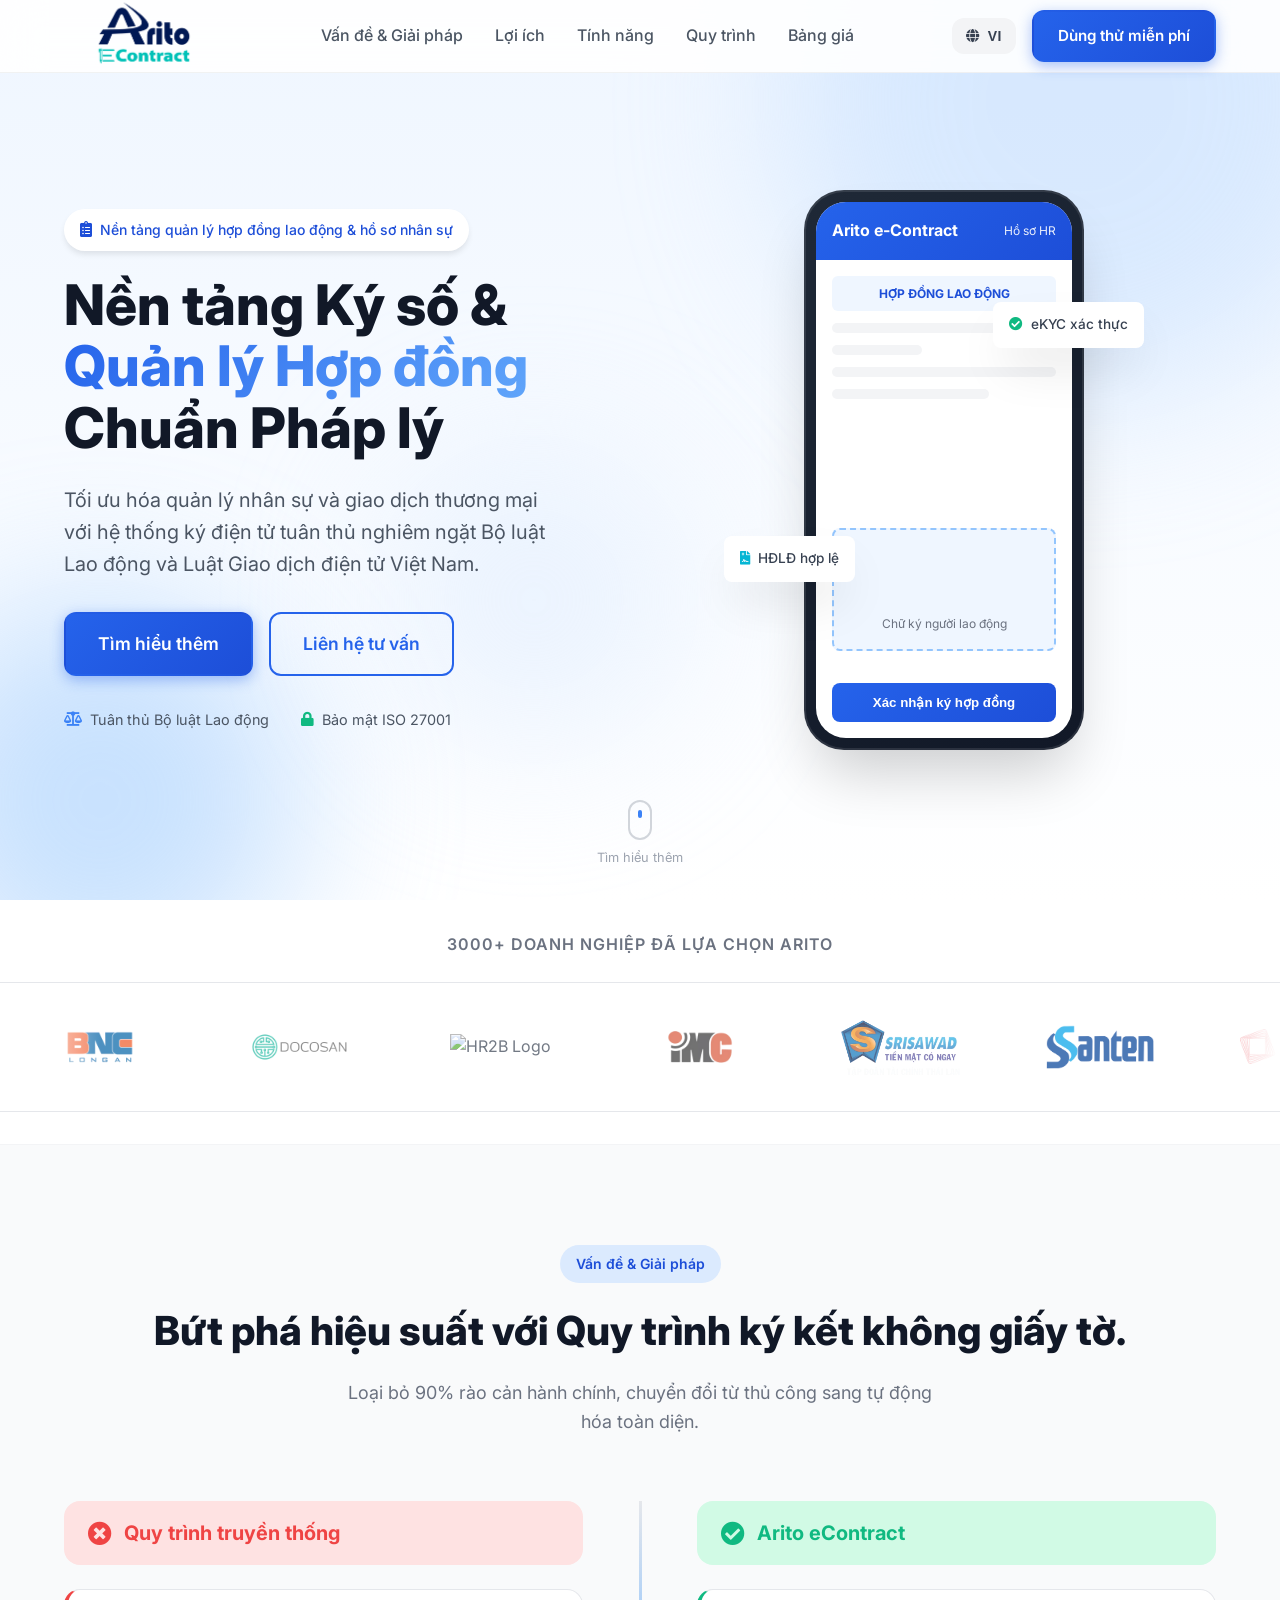
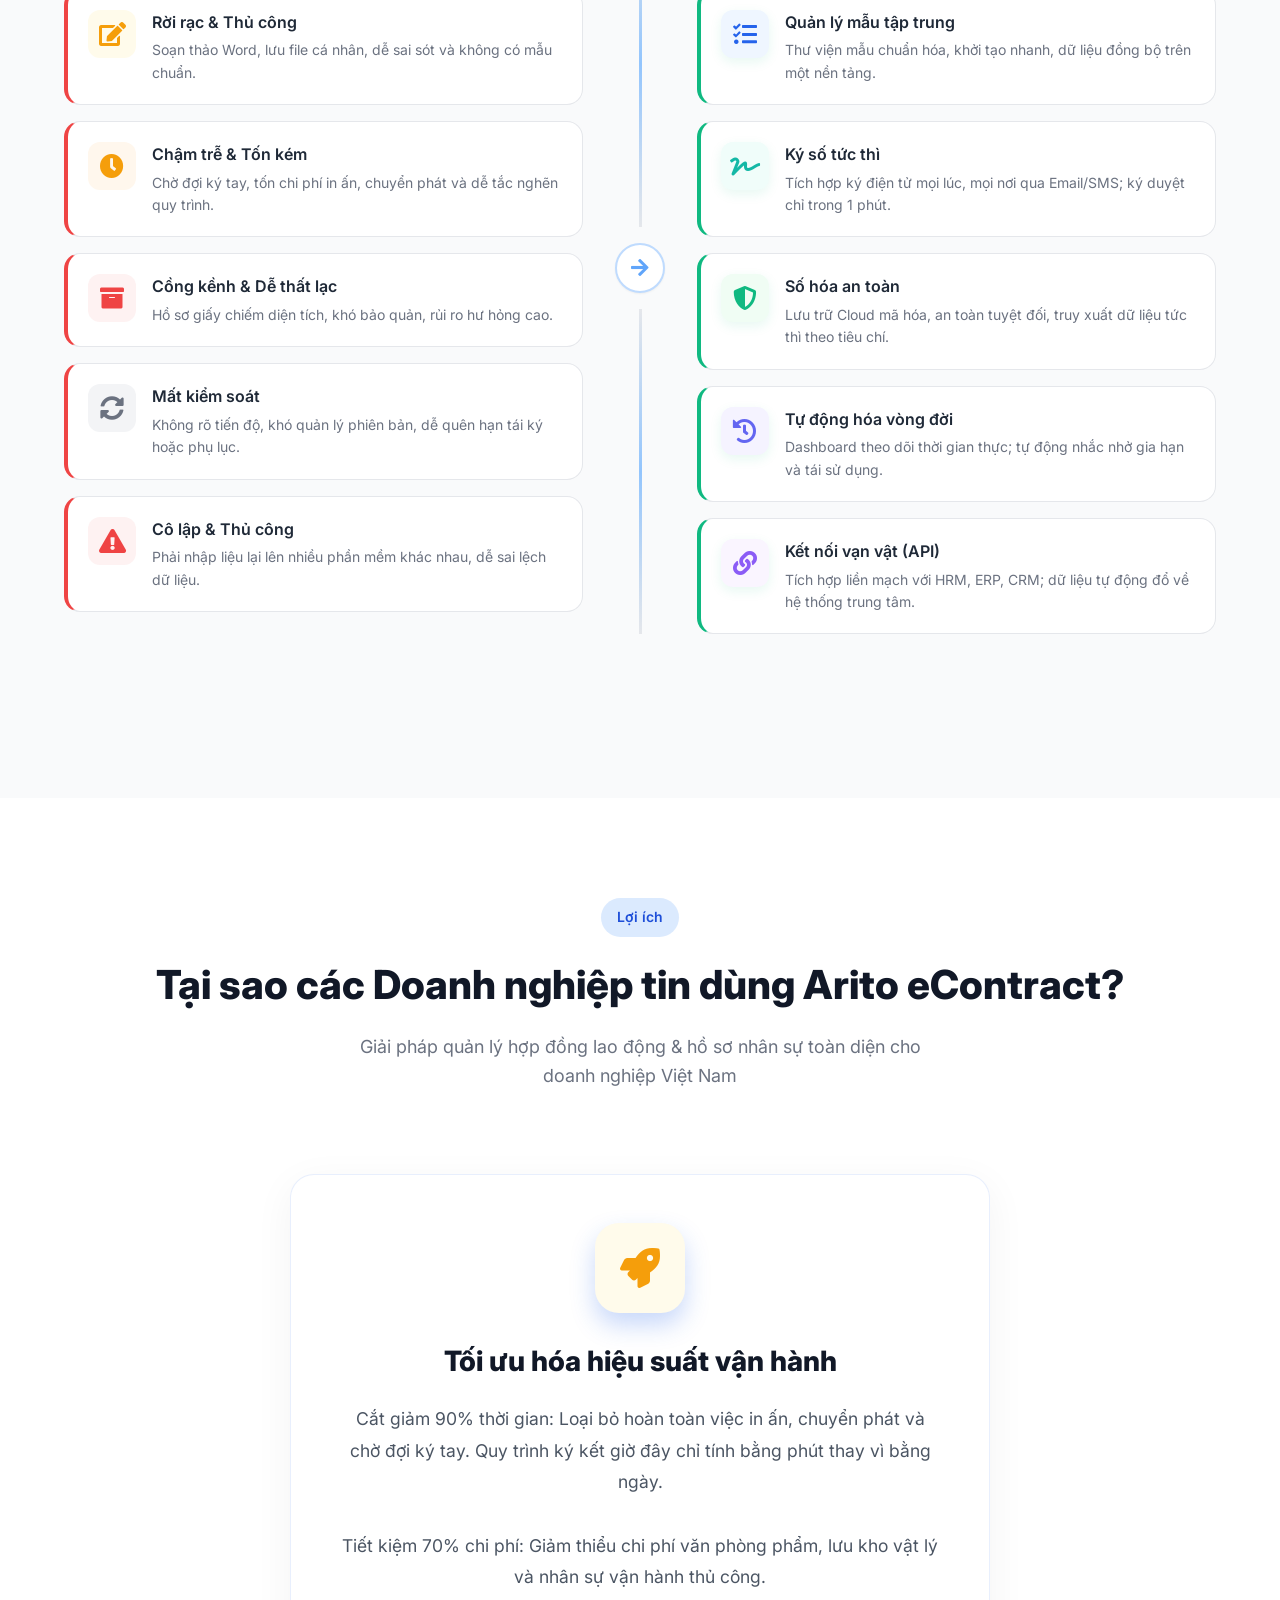
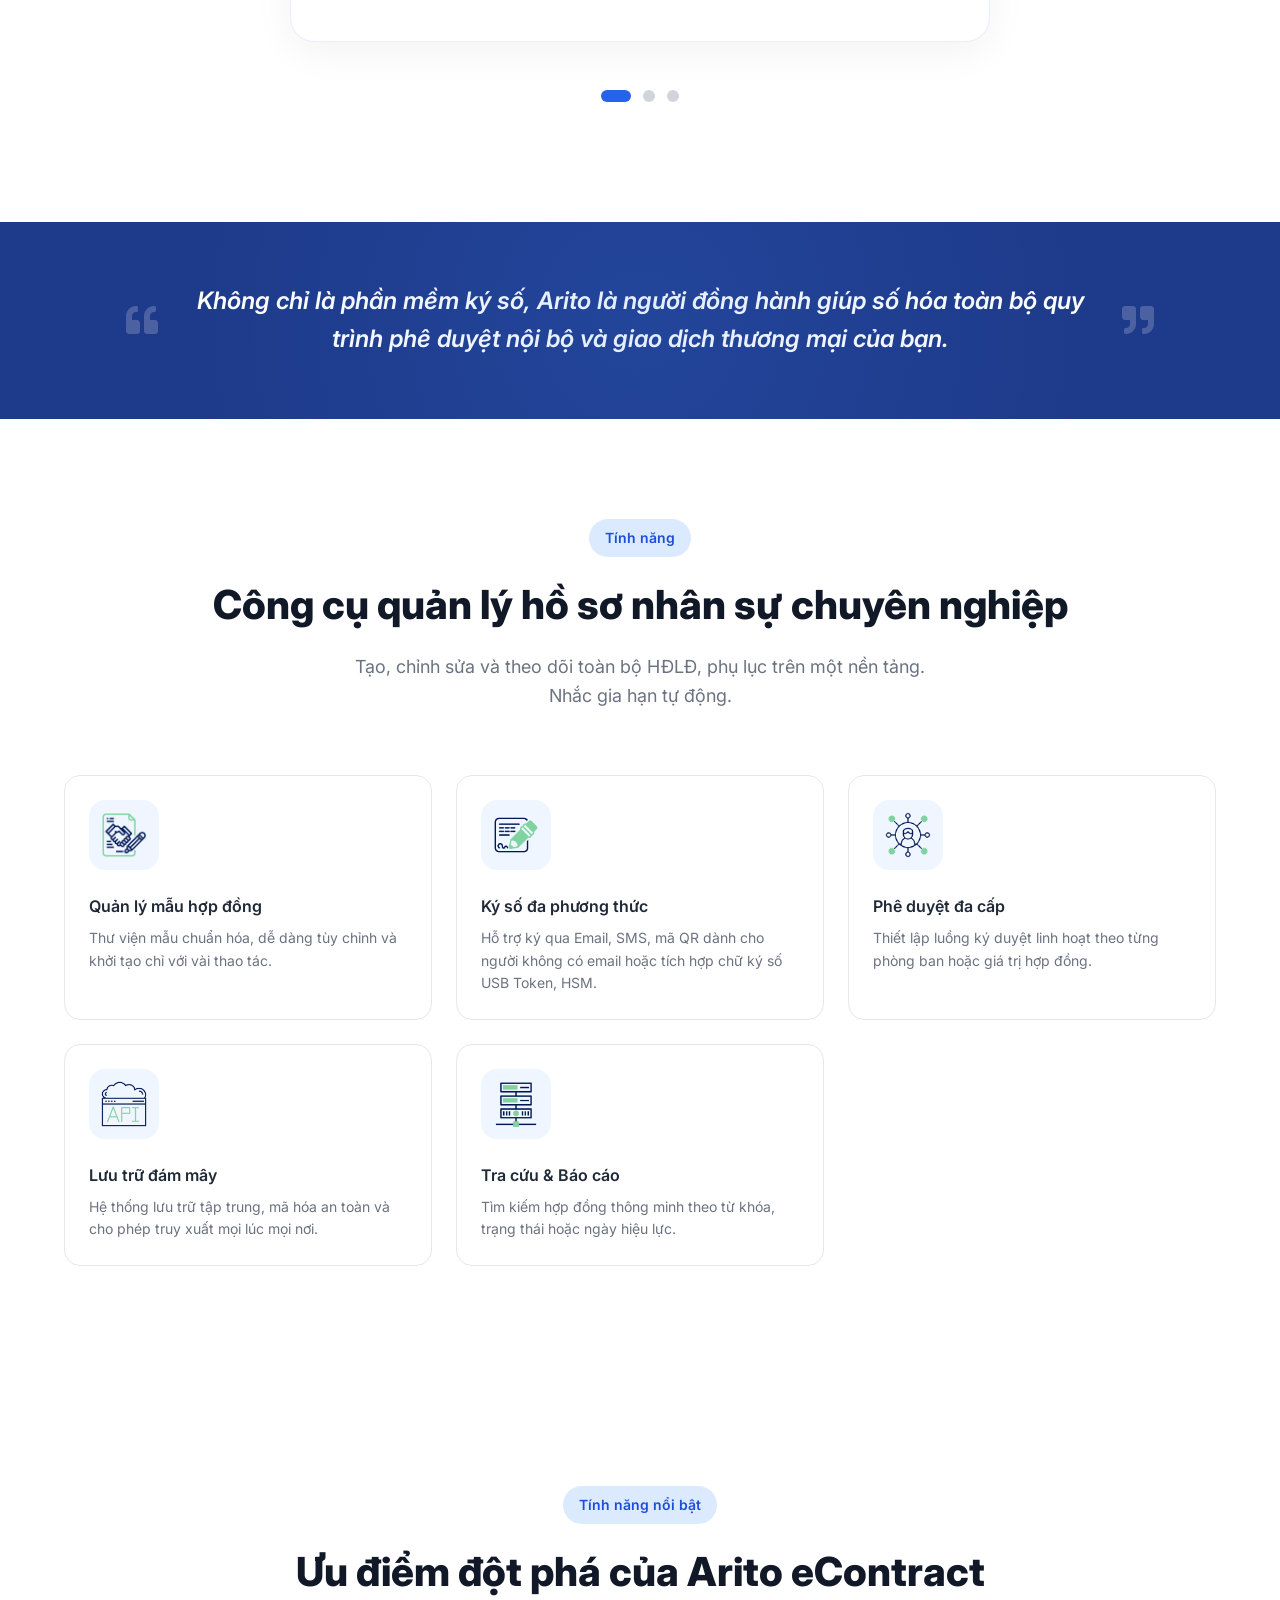
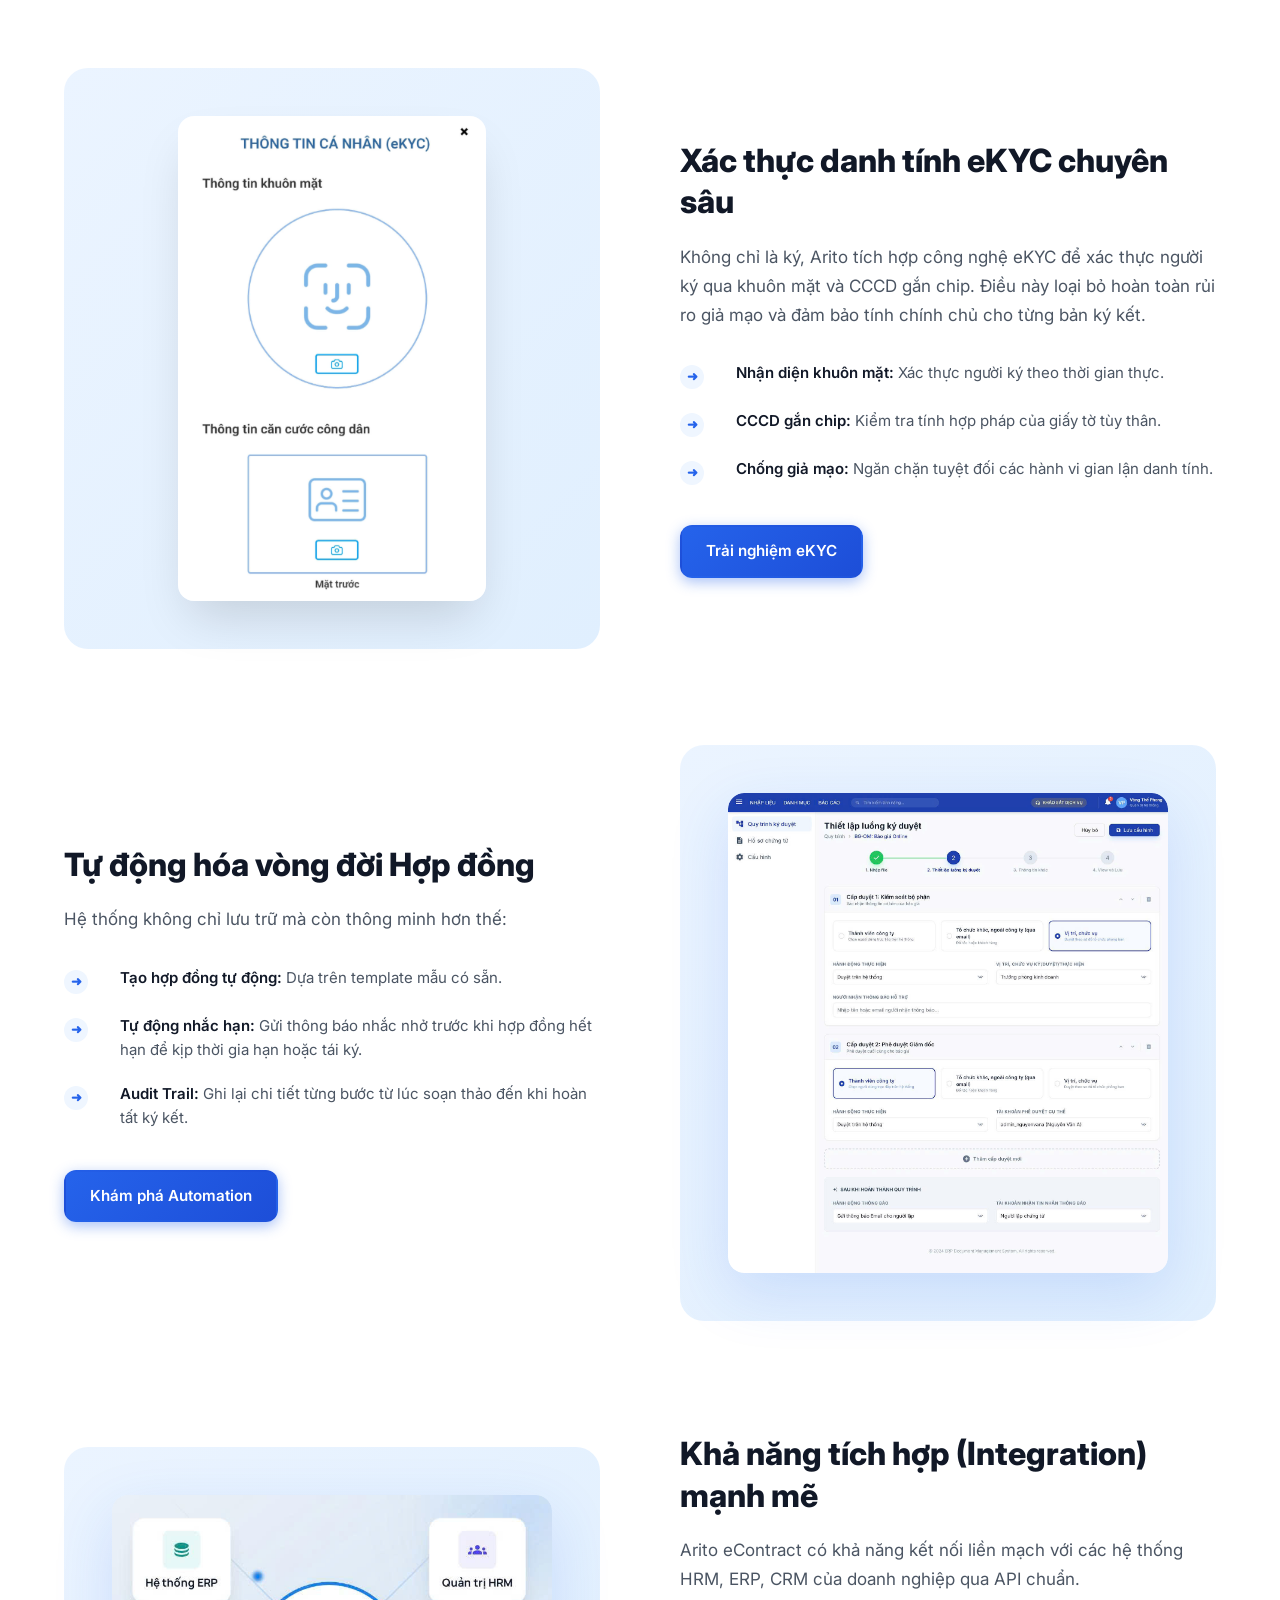
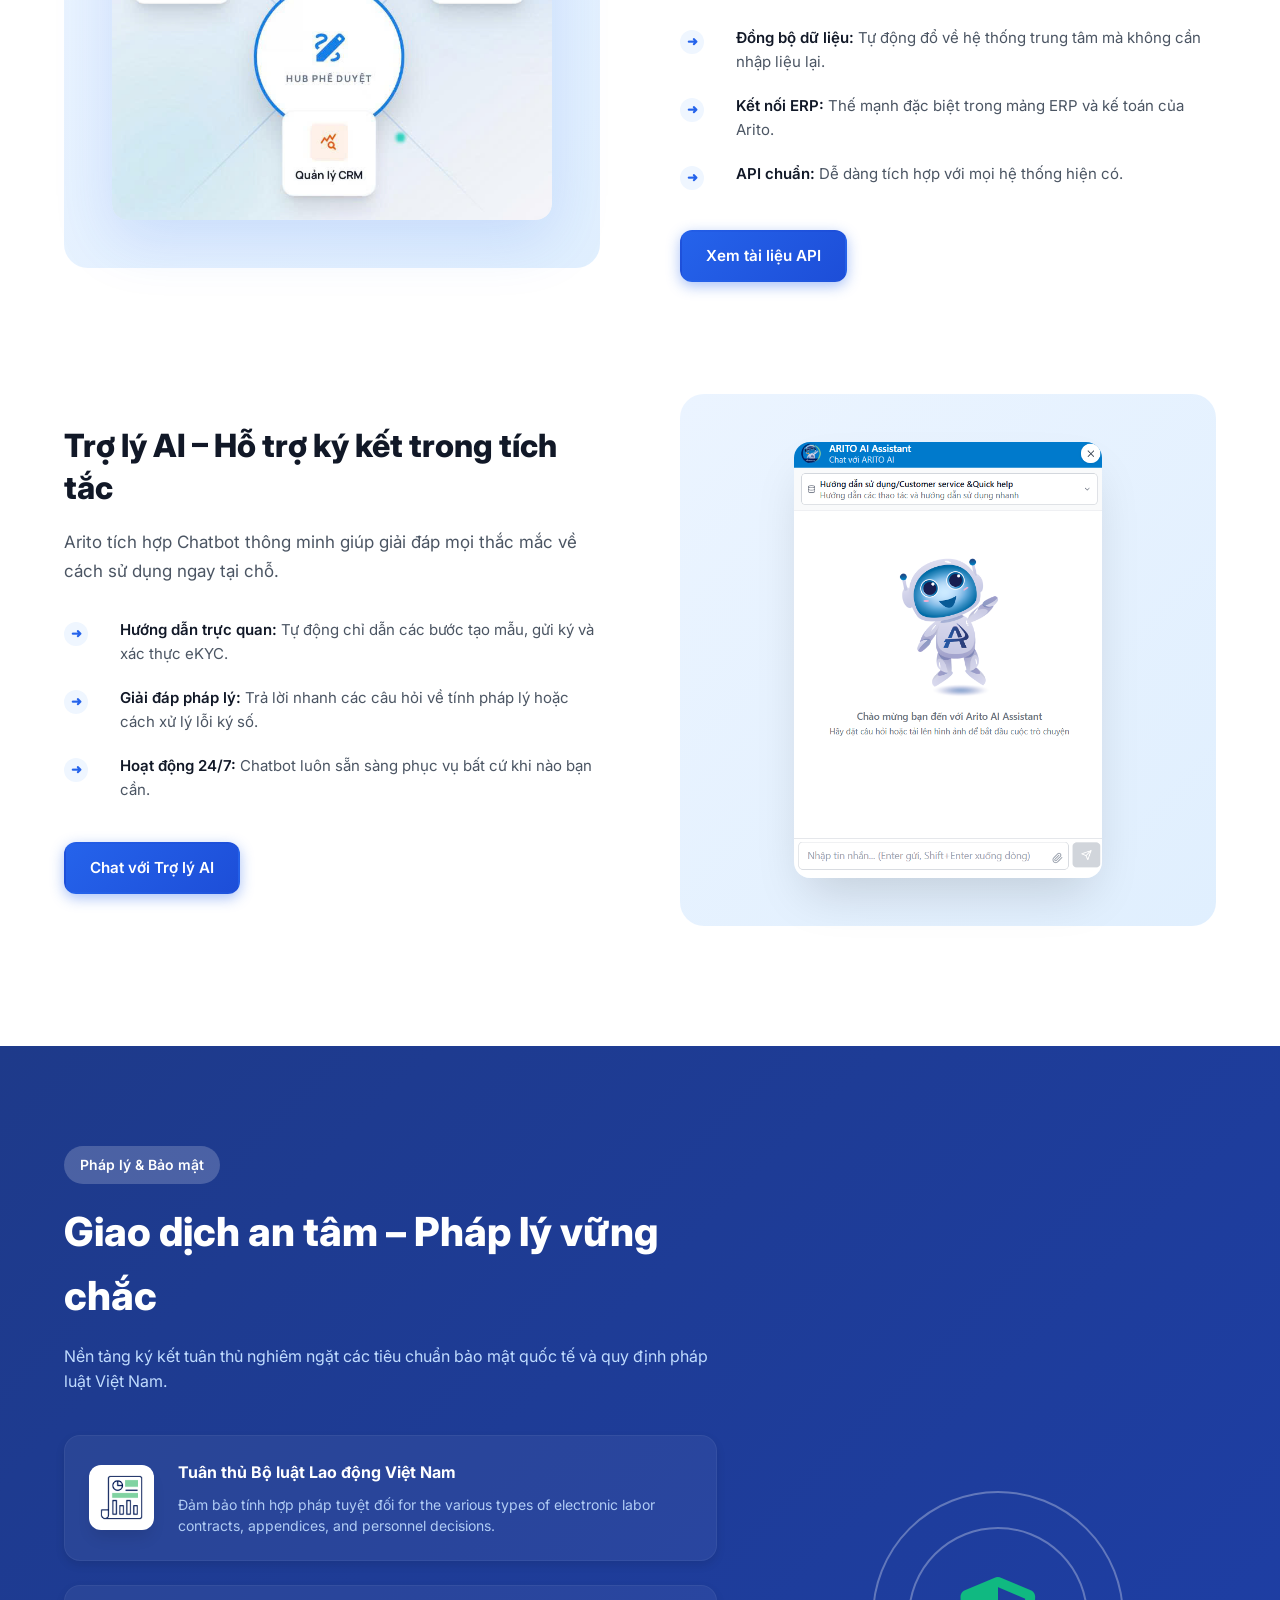
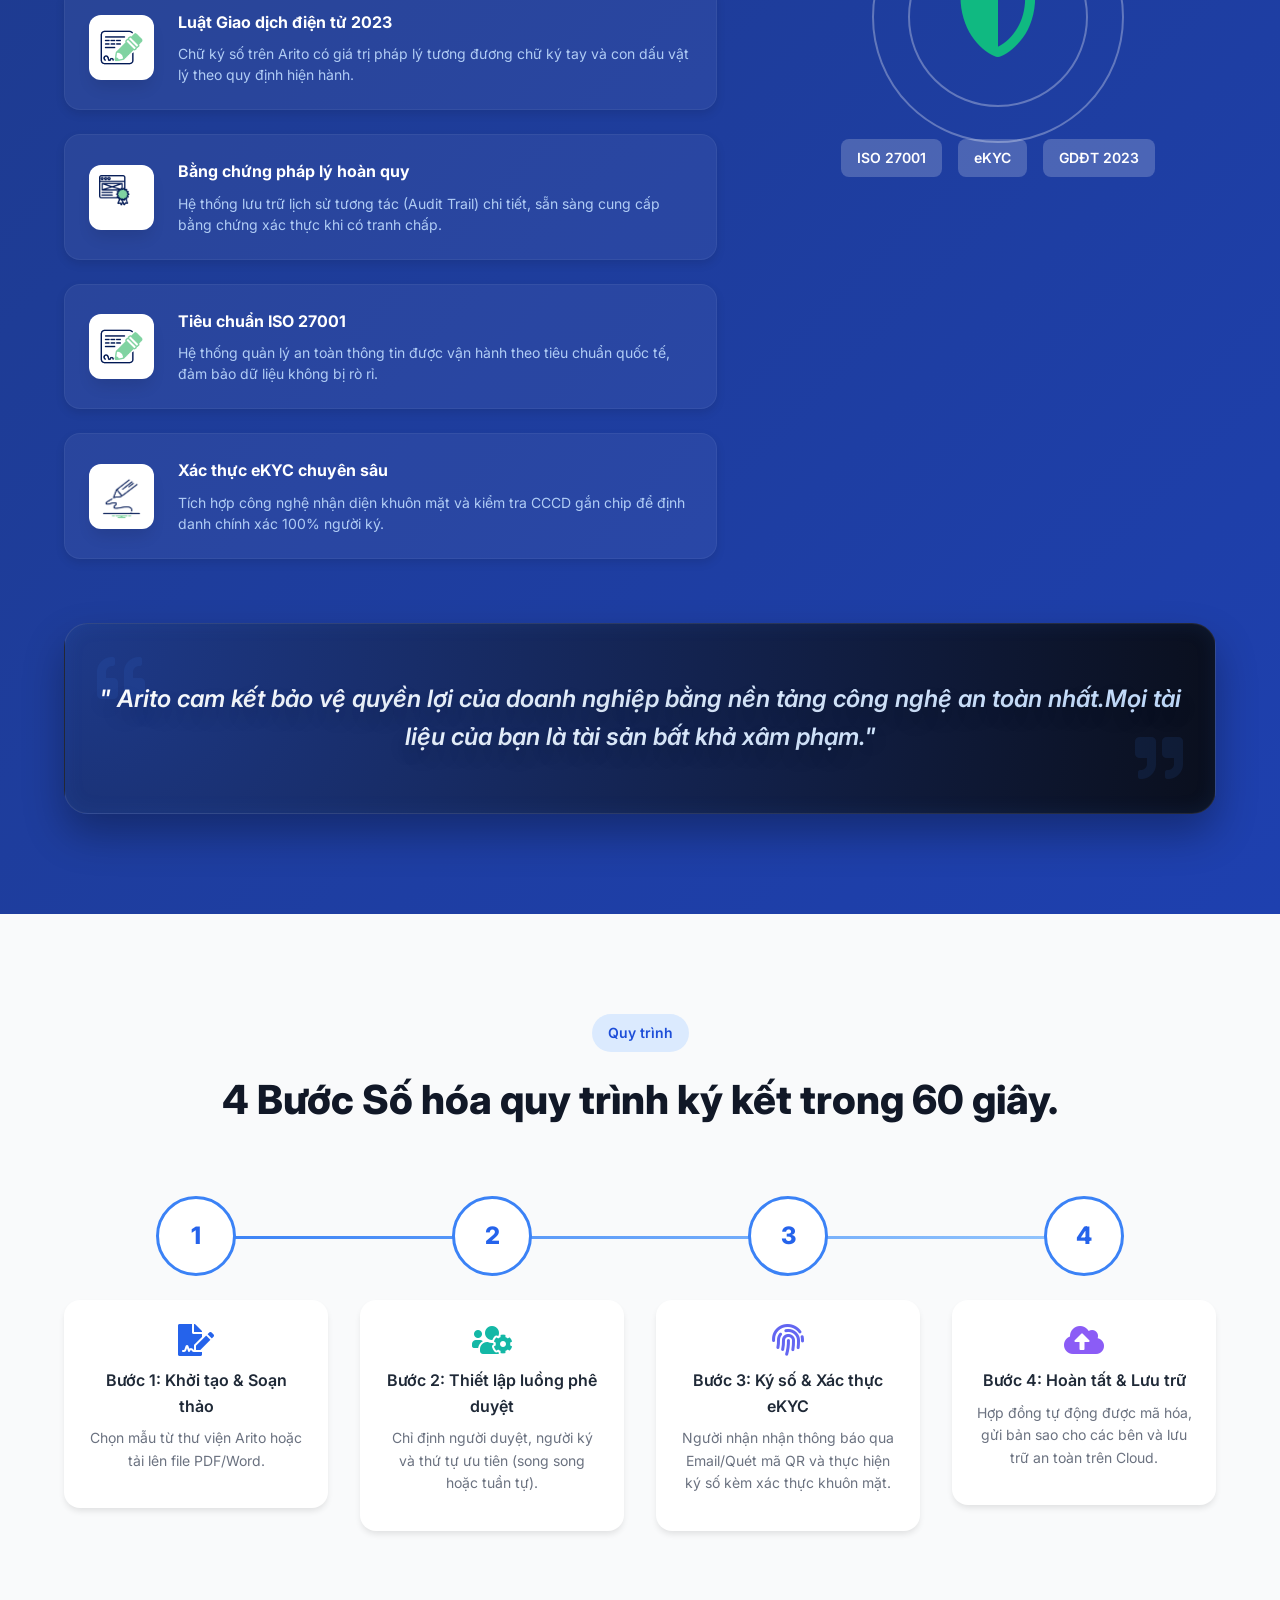
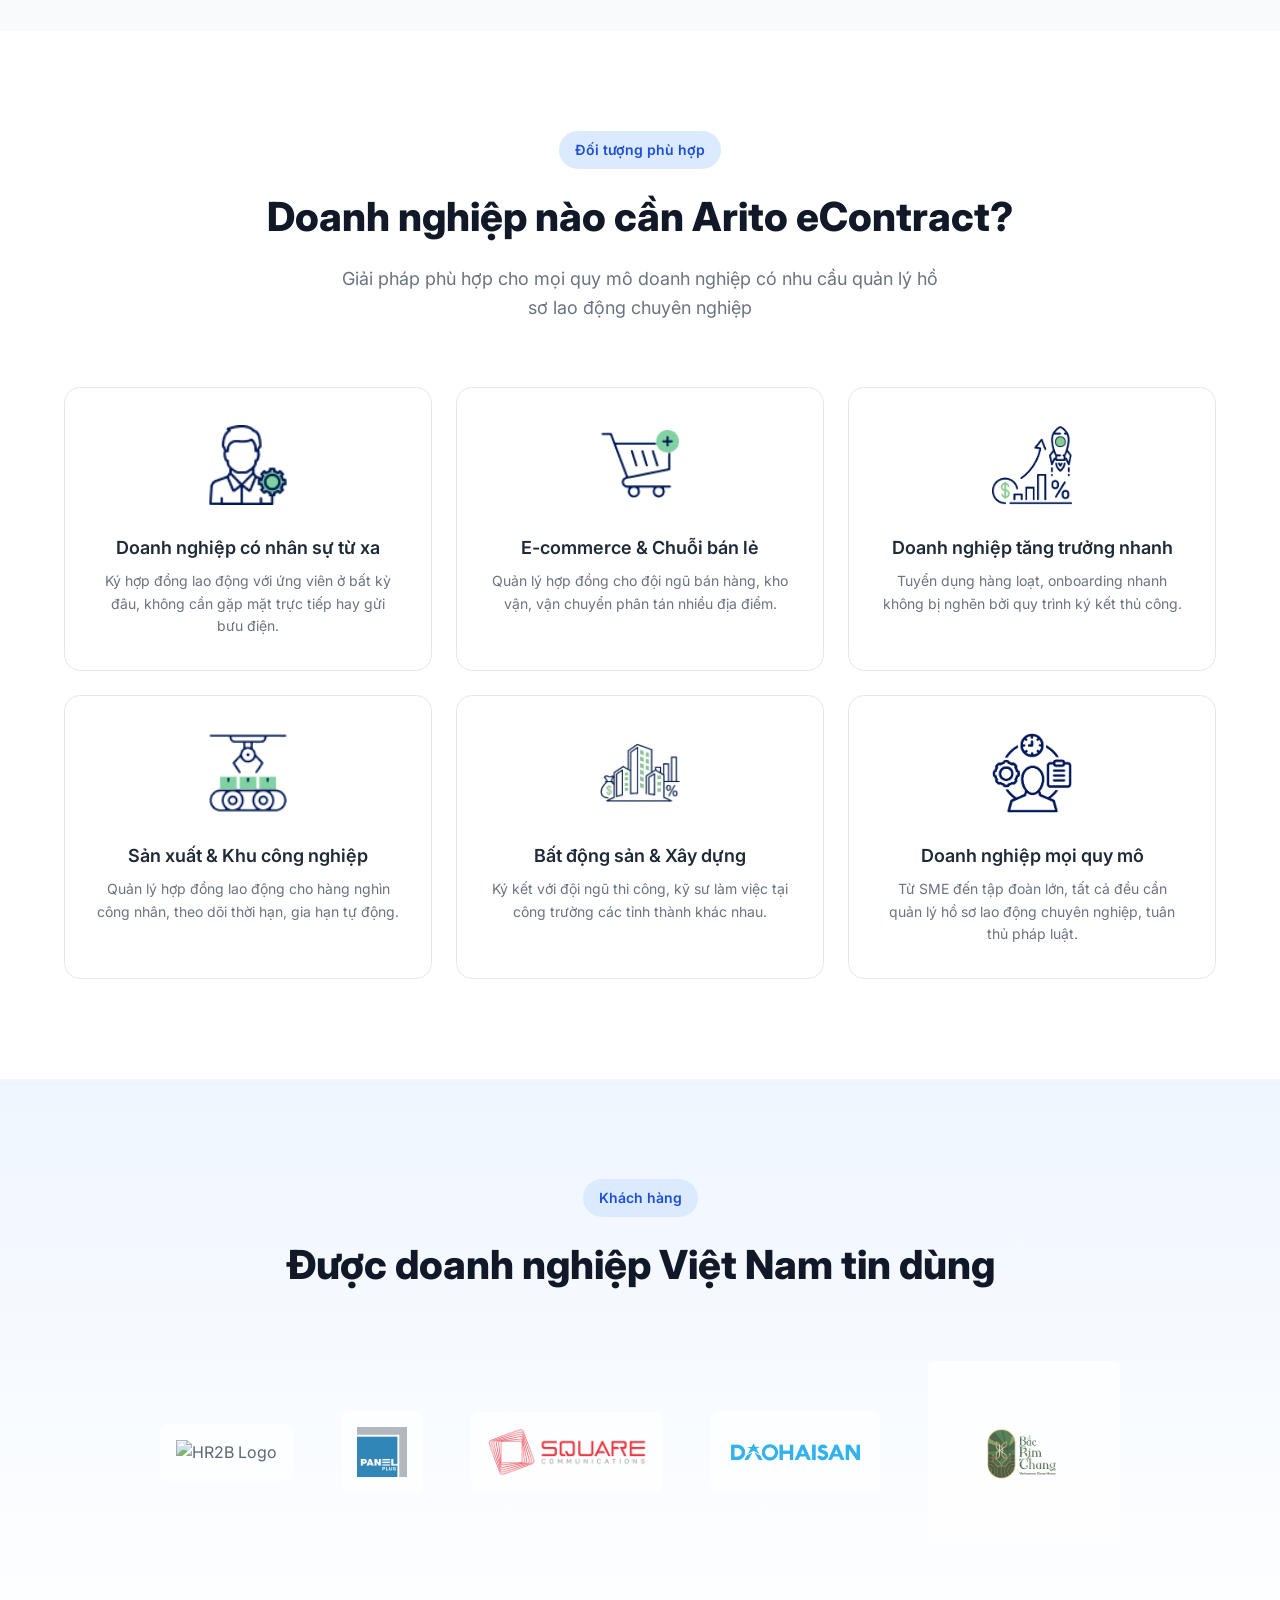
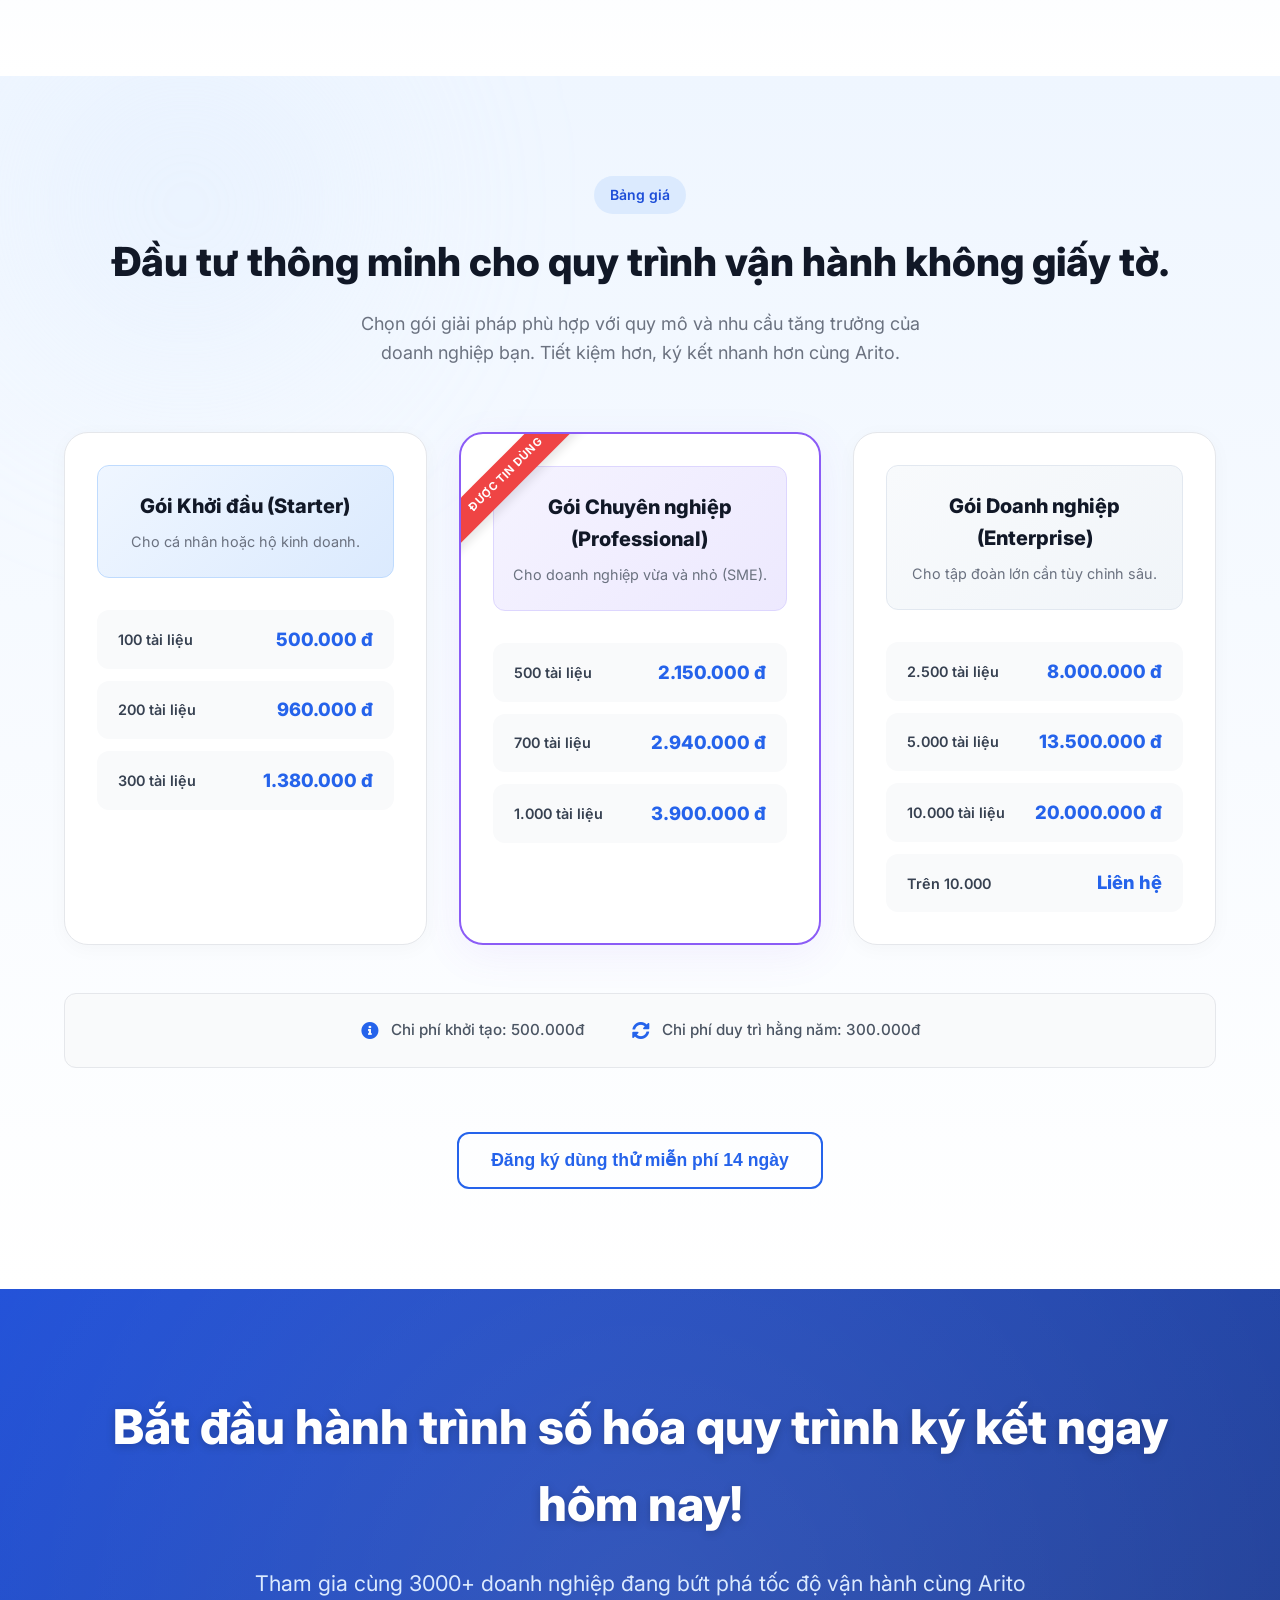
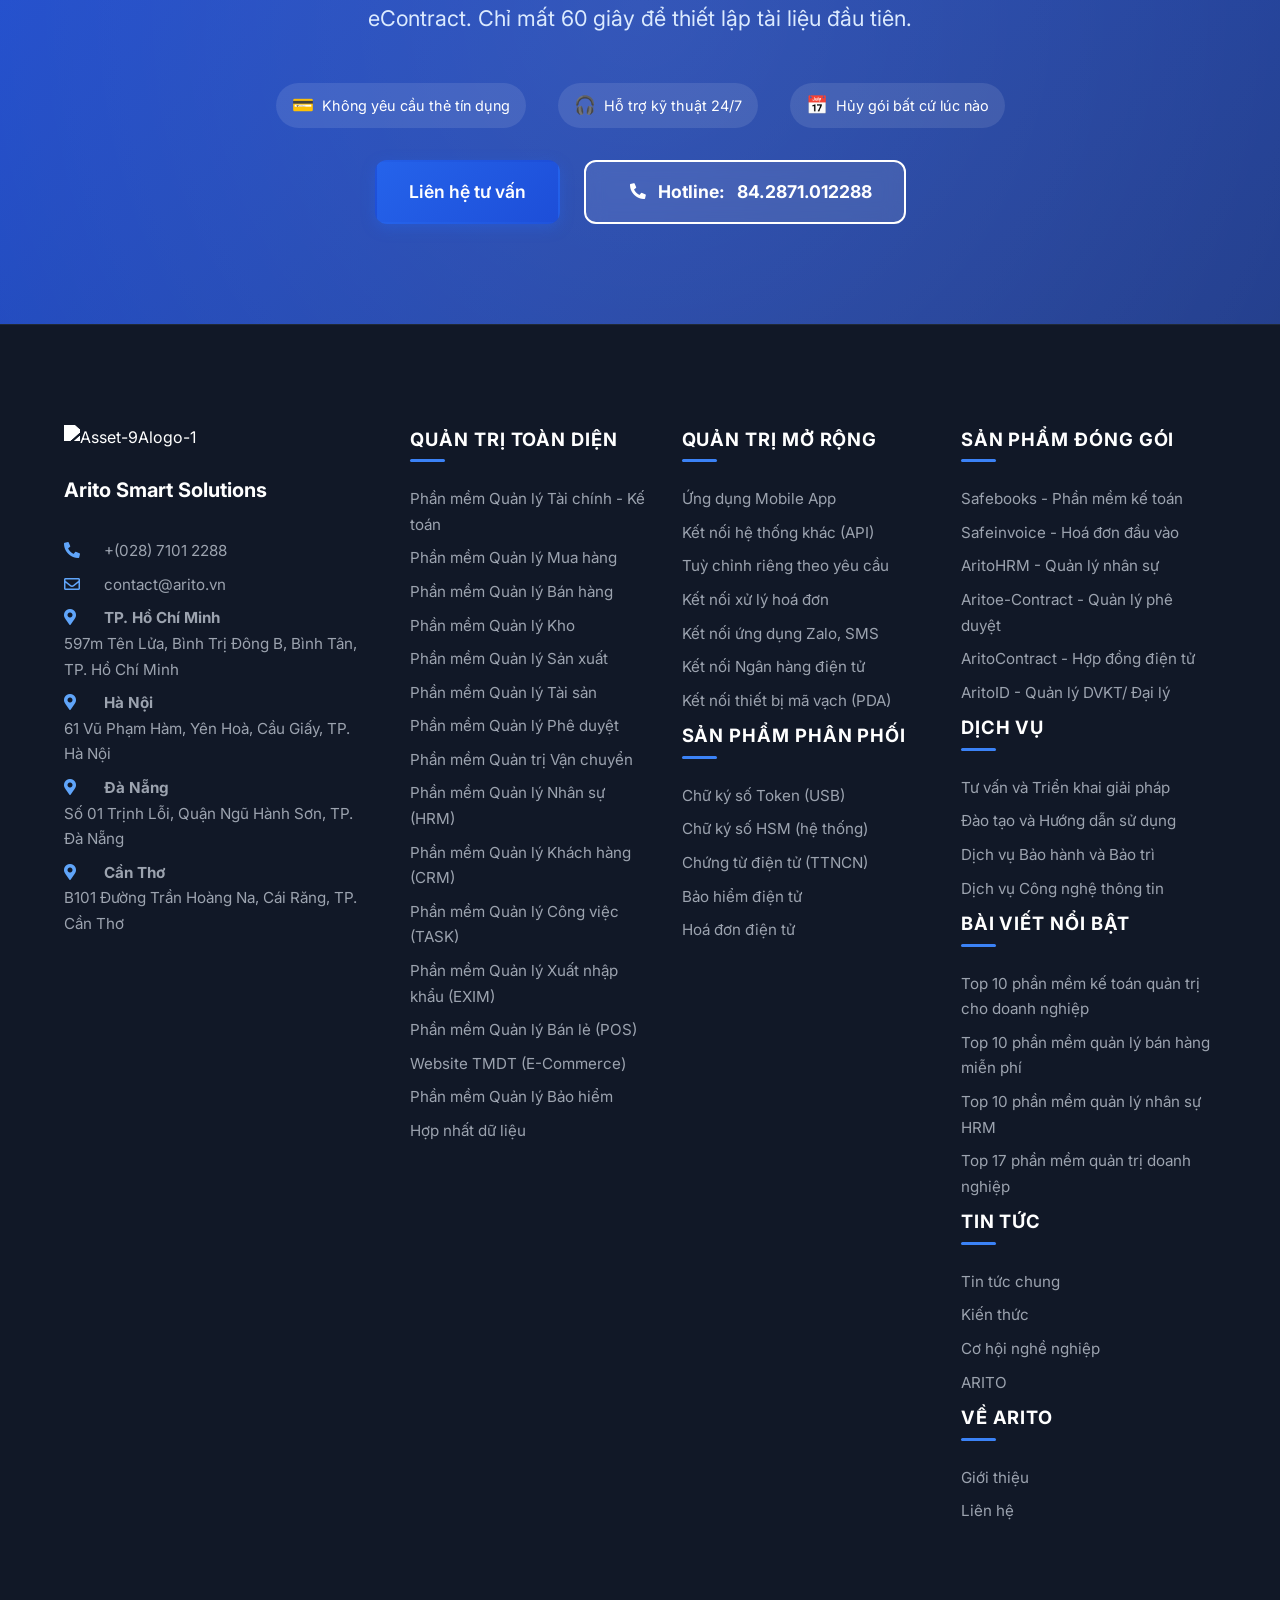
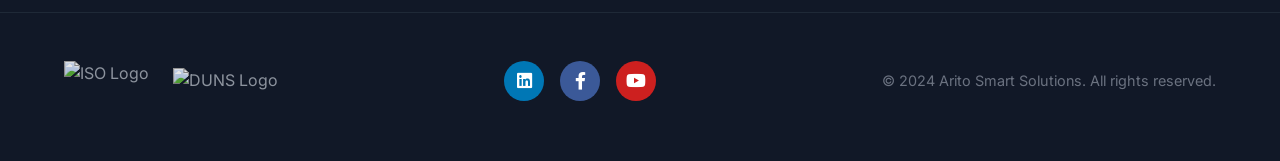
==== commit 923b5ce0: "add" ====
--- a/index.html
+++ b/index.html
@@ -669,14 +669,14 @@
     </div>
   </section>
 
-  <!-- How It Works Section -->
   <section class="how-it-works" id="how-it-works">
     <div class="container">
       <div class="section-header animate-on-scroll">
         <span class="section-badge" data-i18n="howItWorks.badge">Quy trình</span>
         <h2 class="section-title" data-i18n="howItWorks.title">4 Bước Số hóa quy trình ký kết trong 60 giây.</h2>
       </div>
-      <div class="steps-grid">
+      <div class="steps-container">
+        <div class="steps-line"></div>
         <div class="step animate-on-scroll" data-step="1">
           <div class="step-number">1</div>
           <div class="step-content">
--- a/style.css
+++ b/style.css
@@ -3290,7 +3290,7 @@
 
 .animate-on-scroll.visible {
     opacity: 1;
-    /* transform: translateY(0); */
+    transform: translateY(0);
 }
 
 /* ========================================
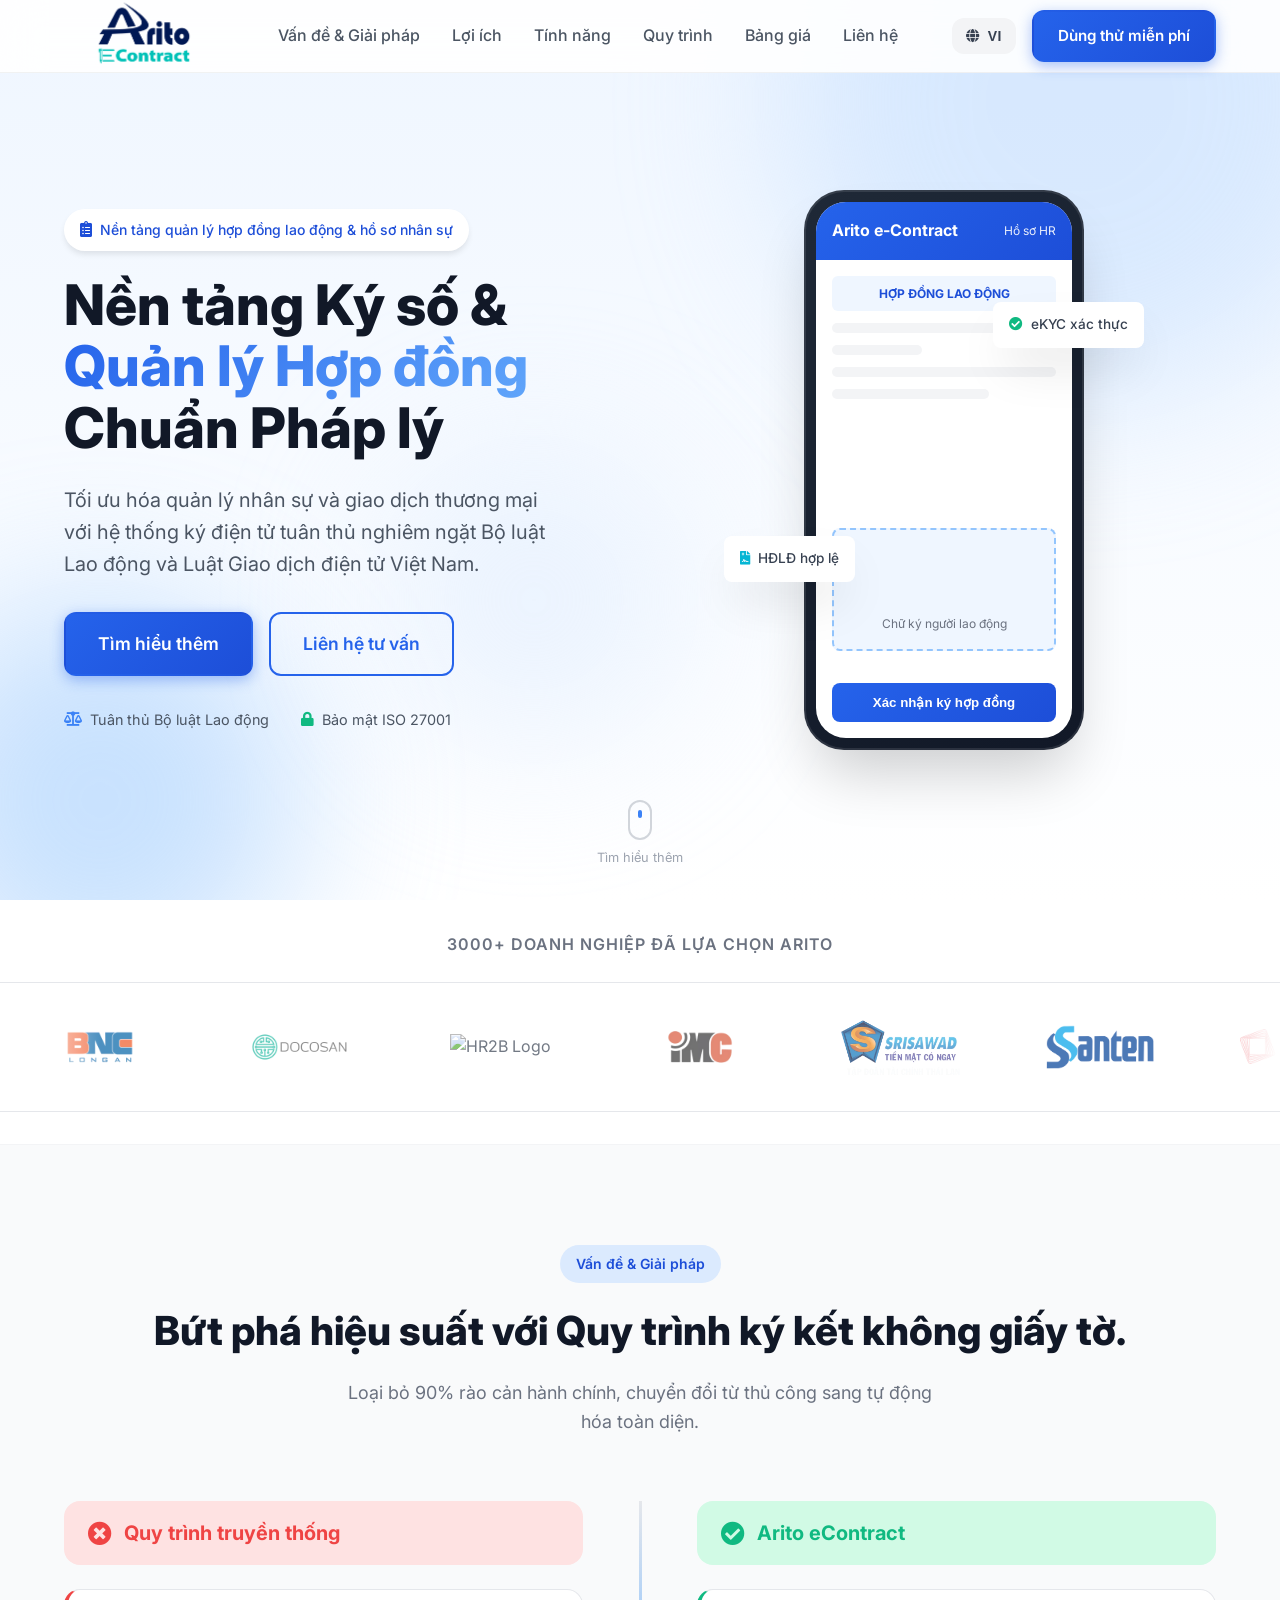
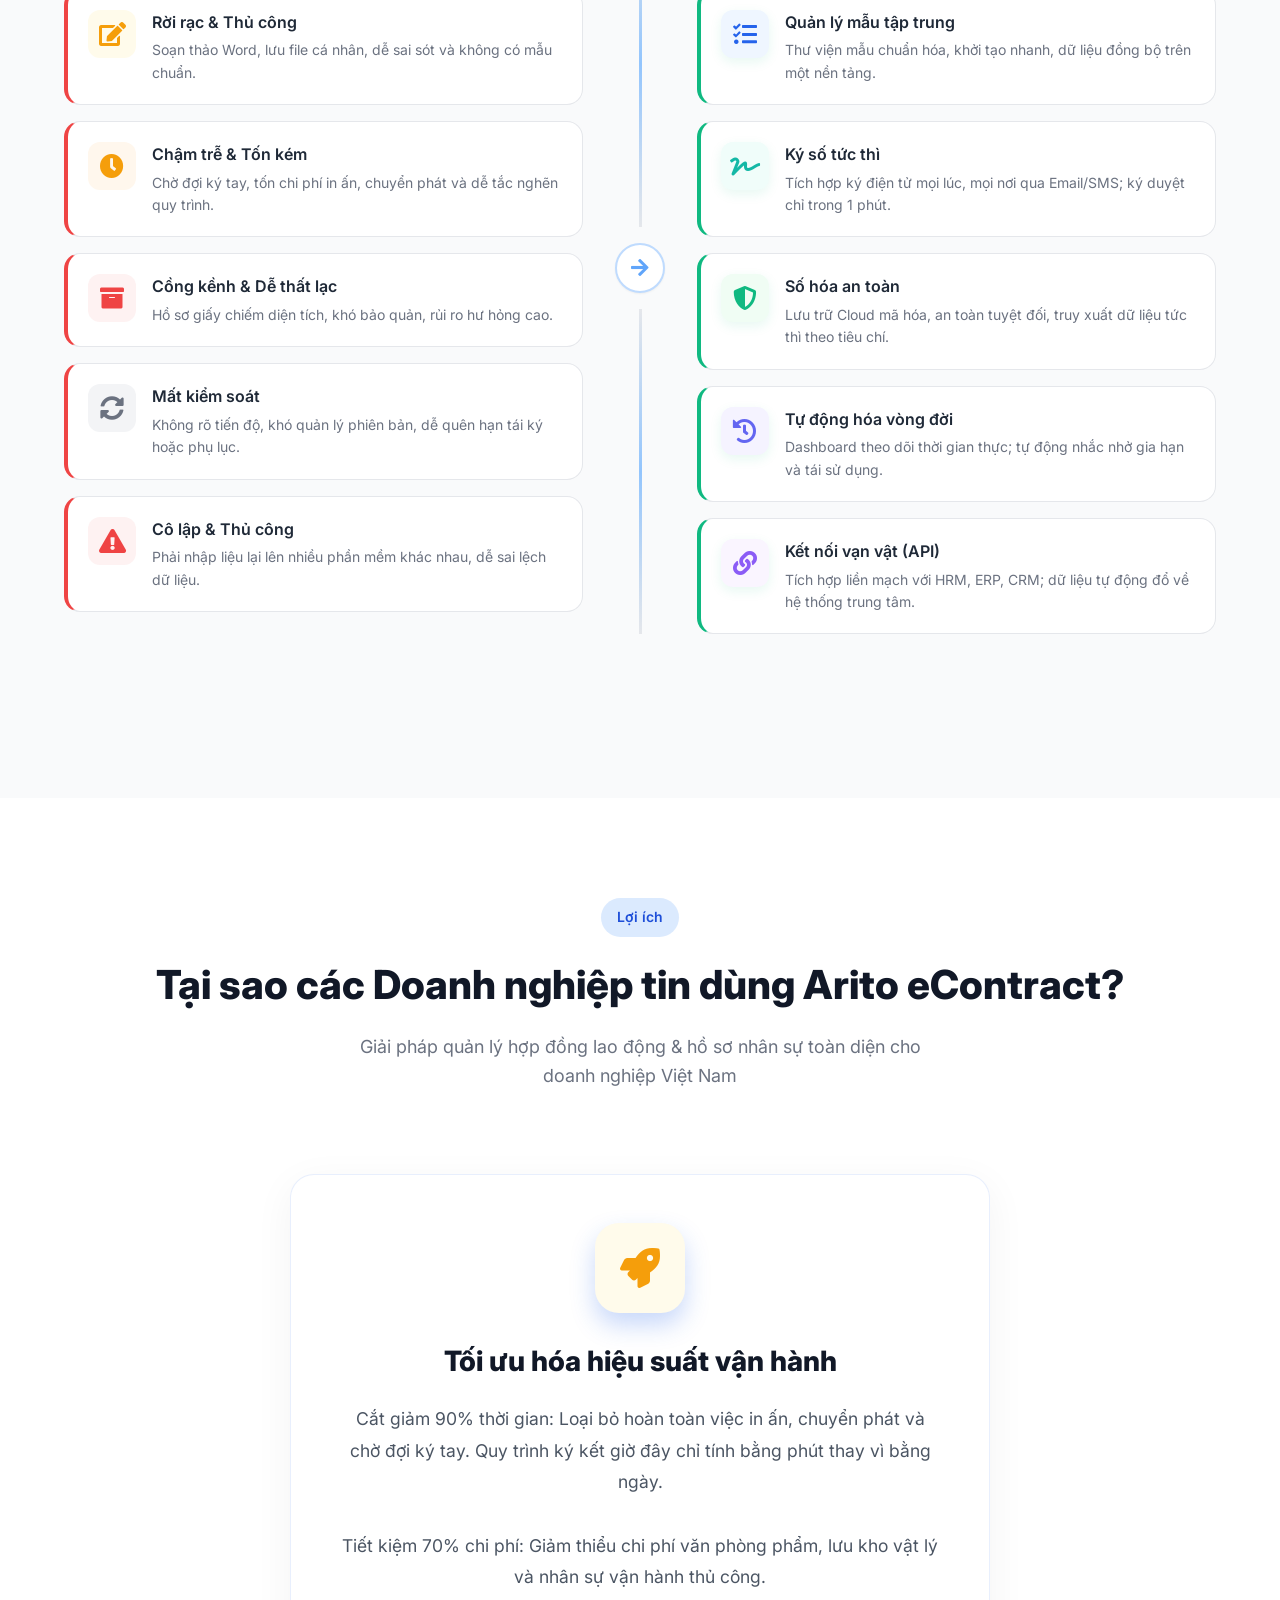
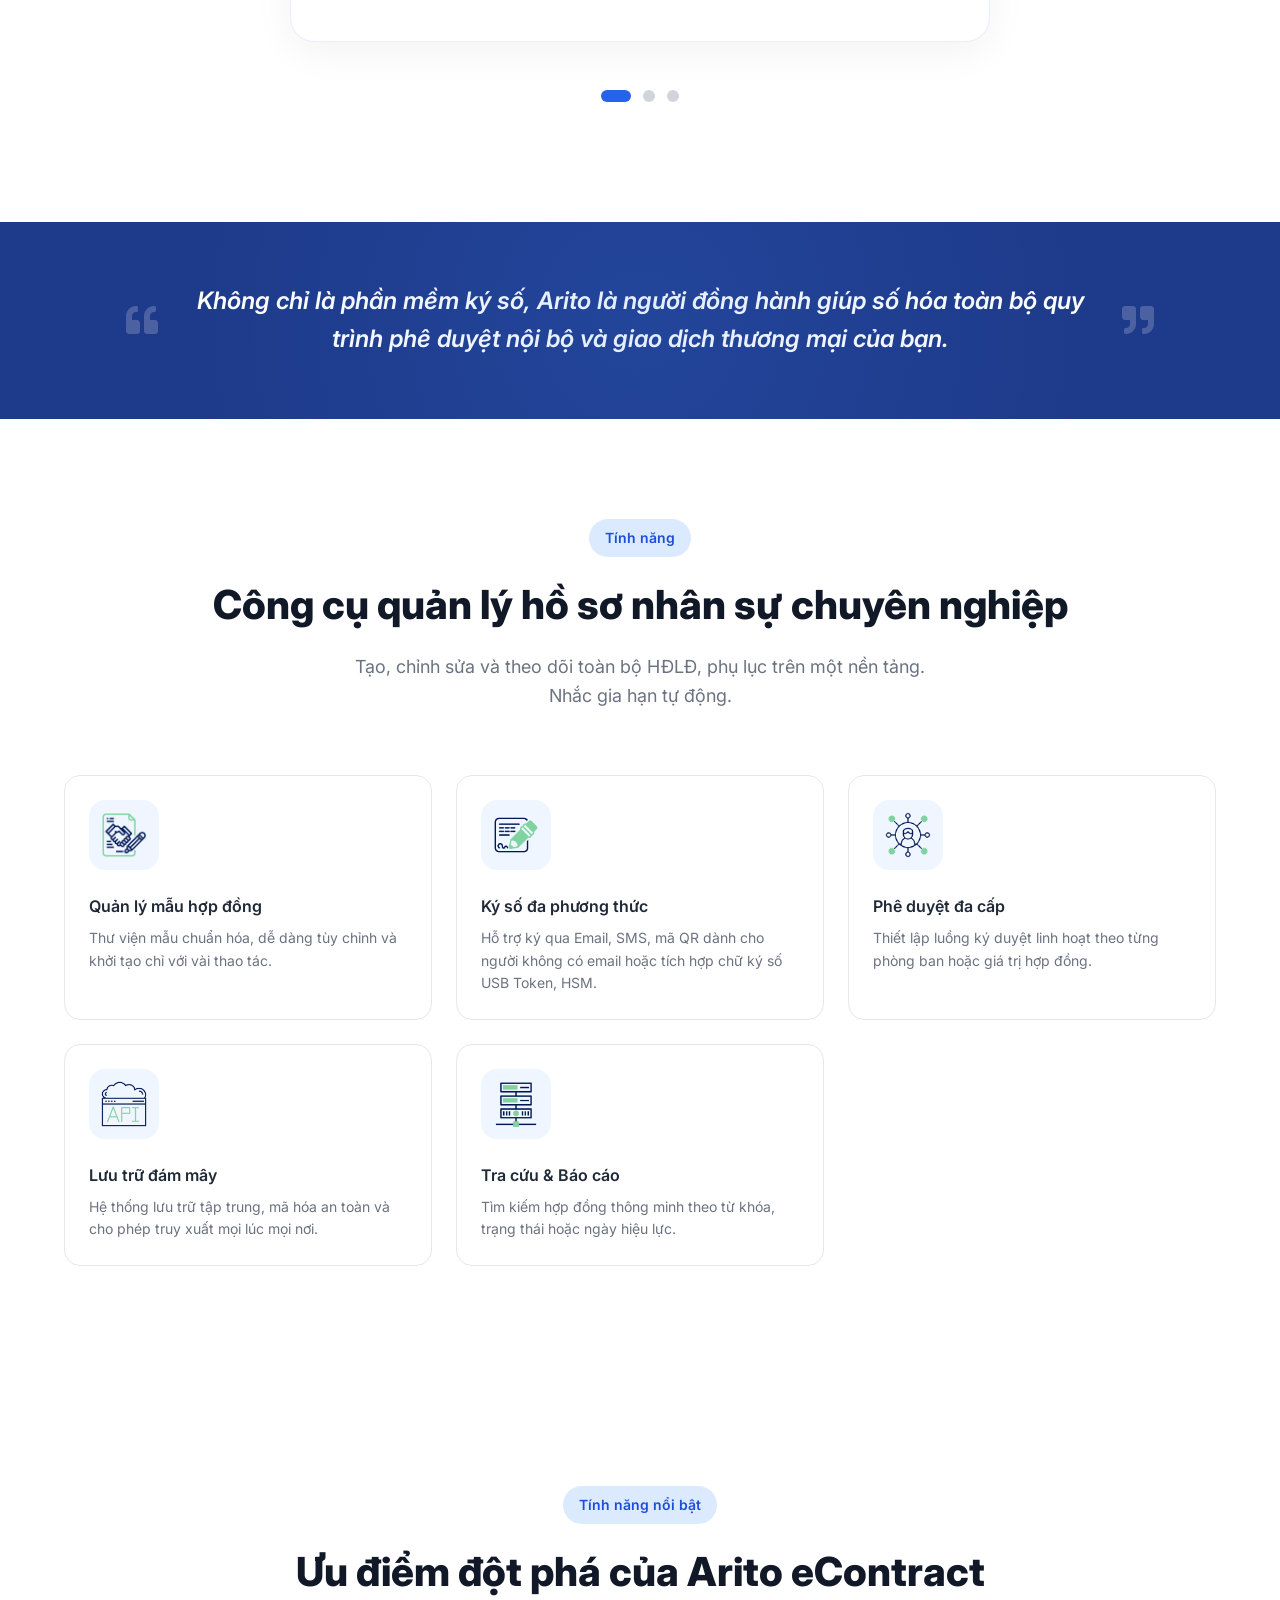
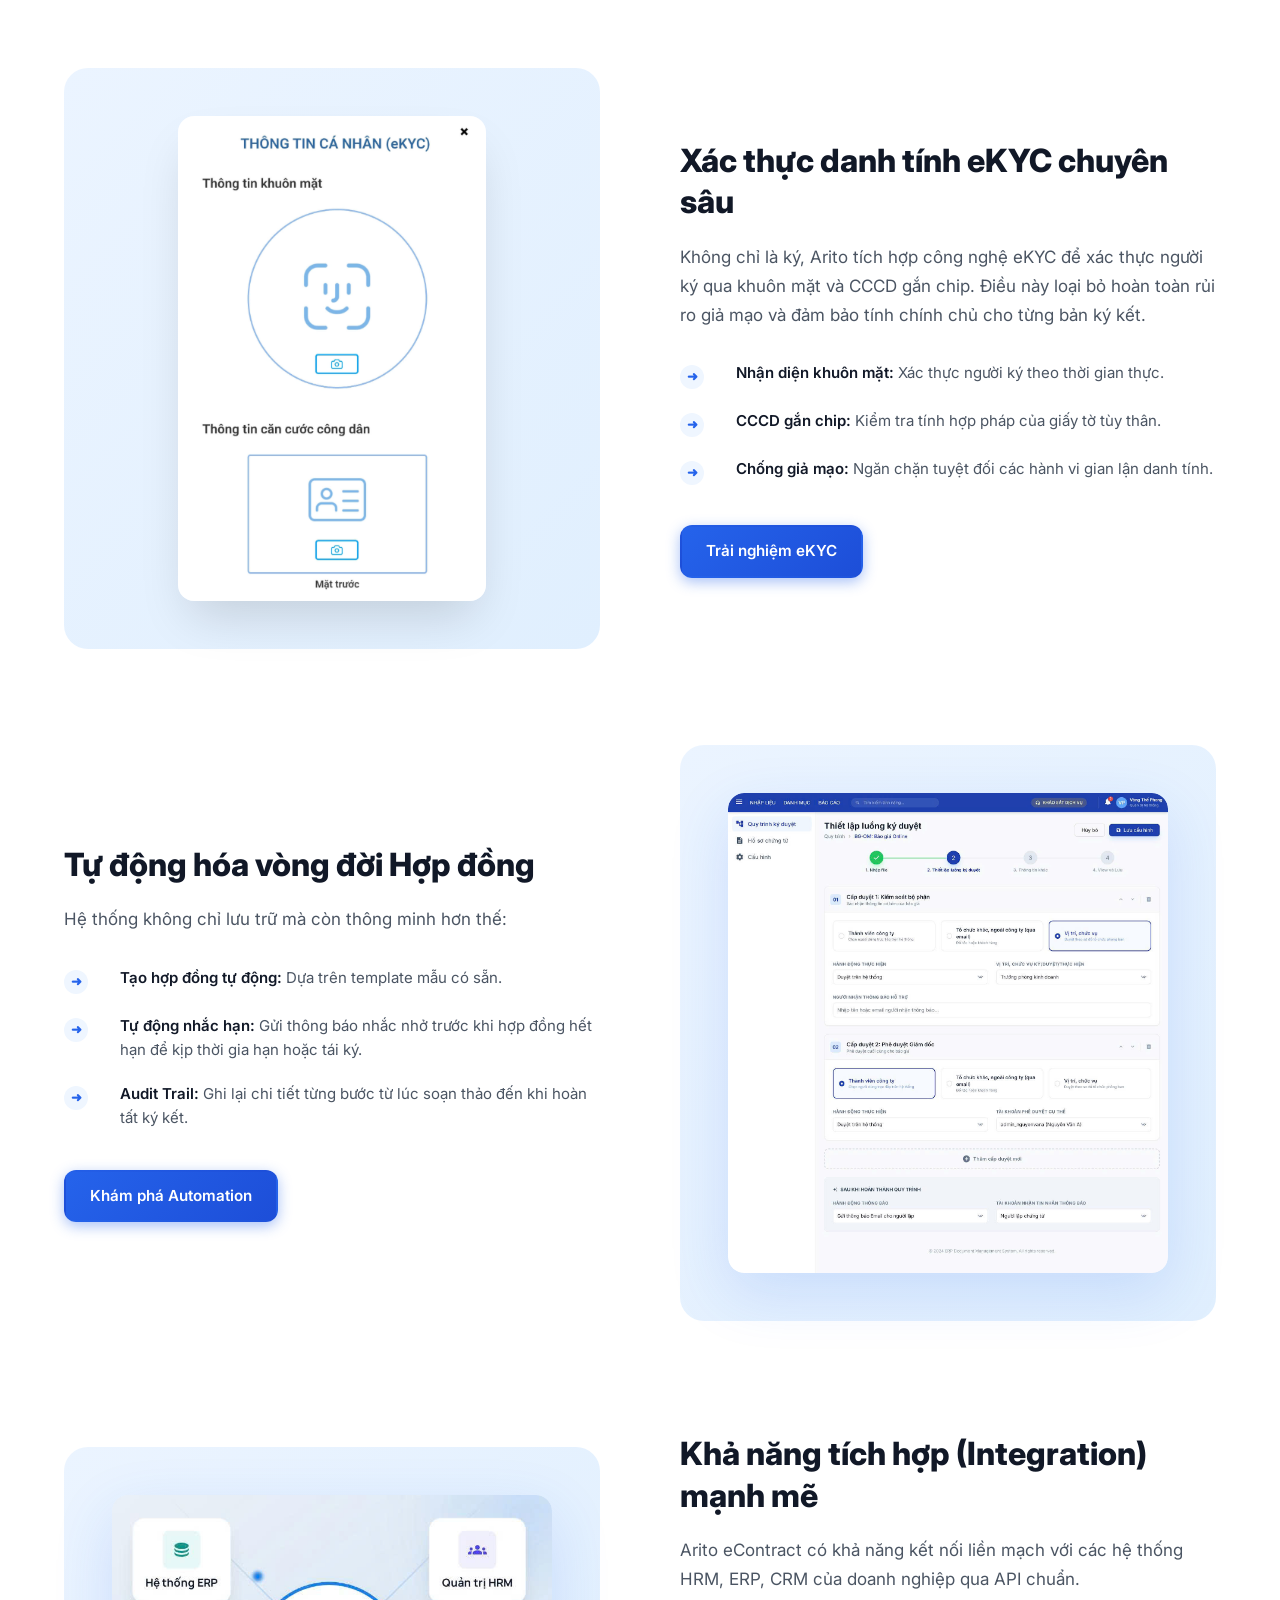
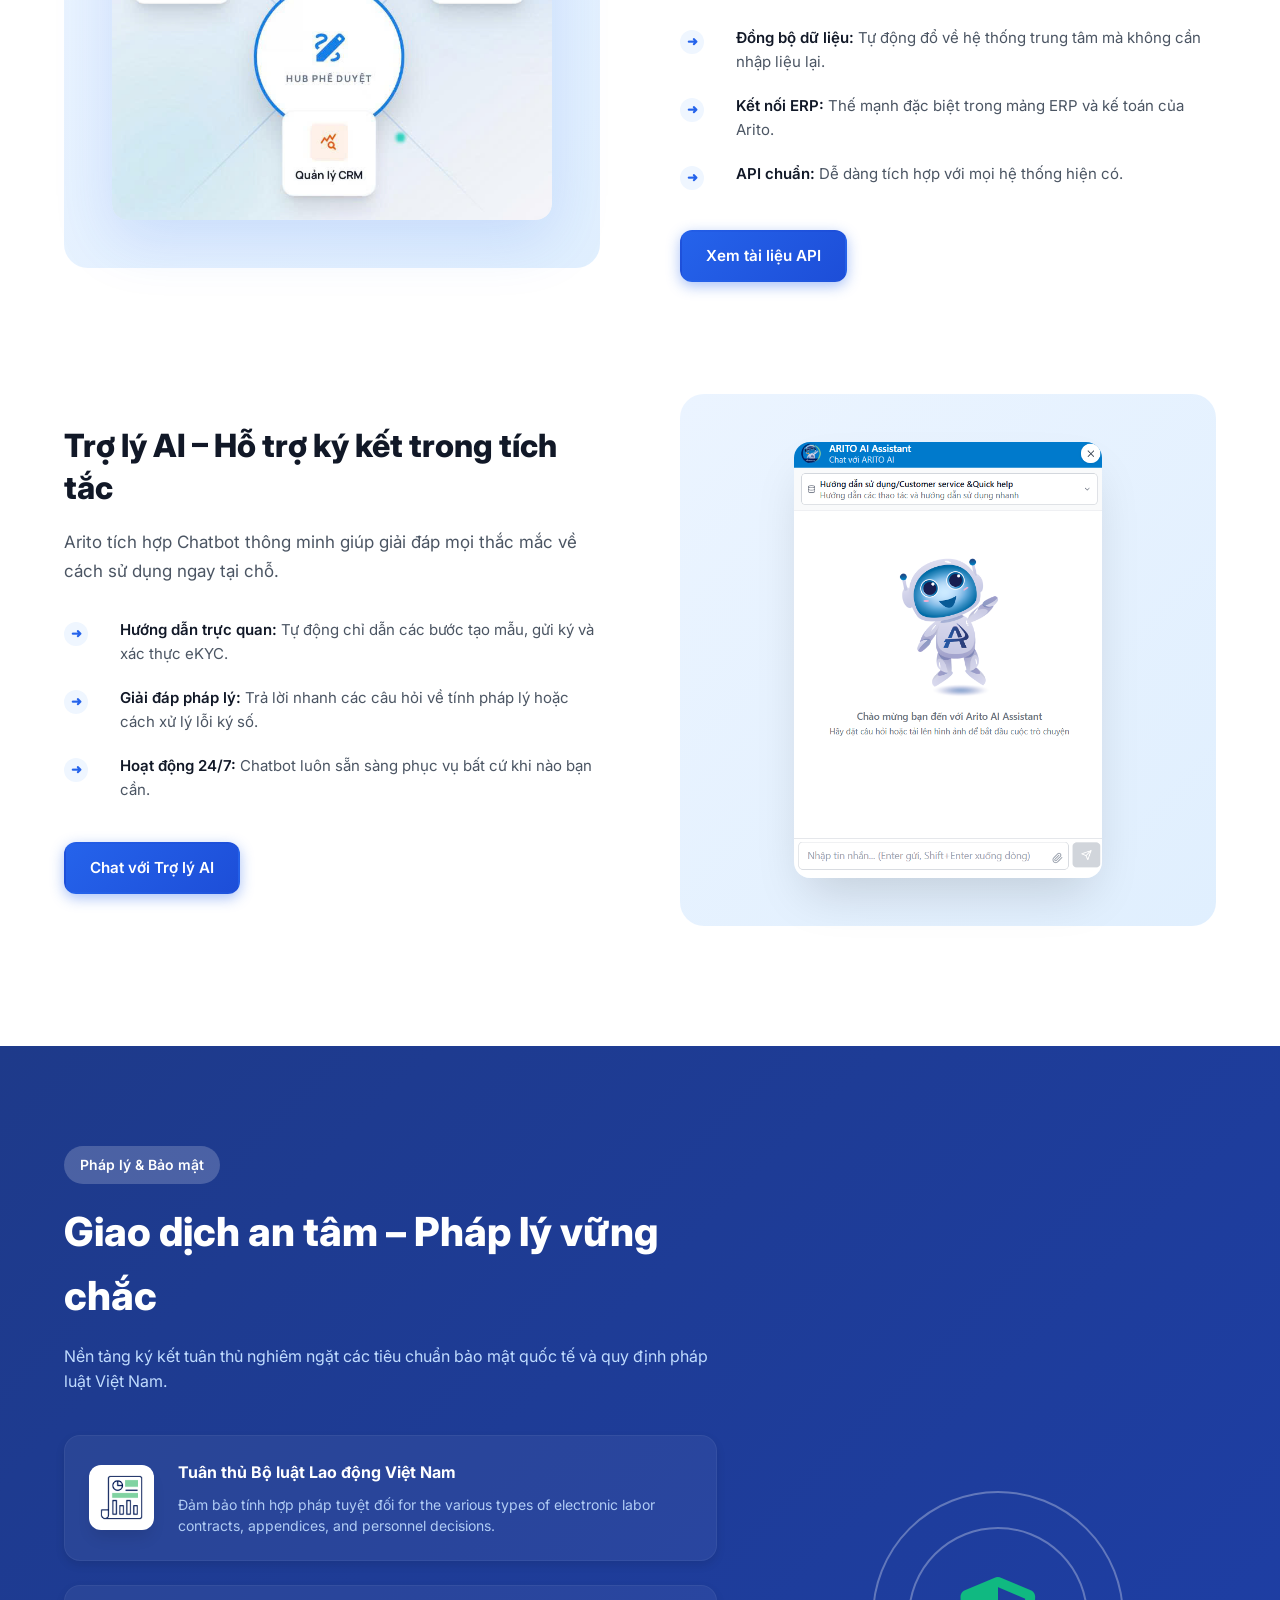
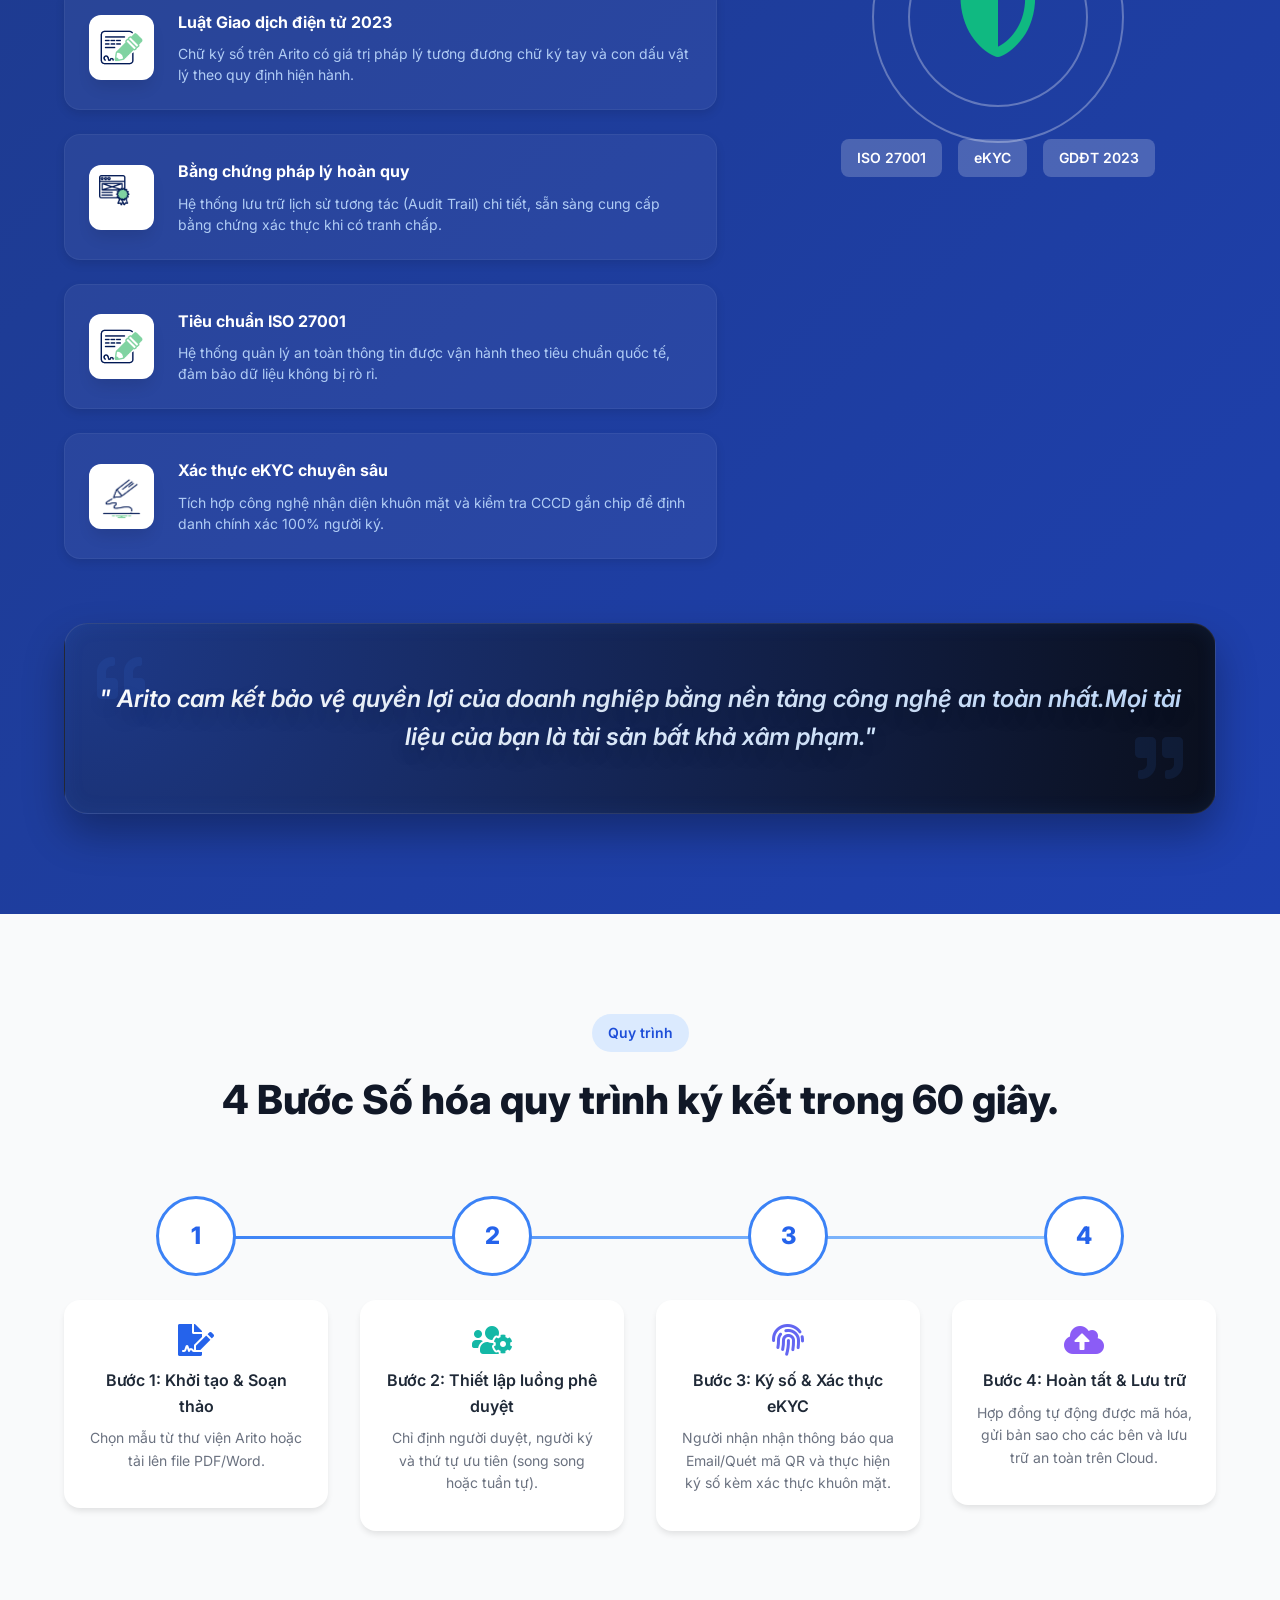
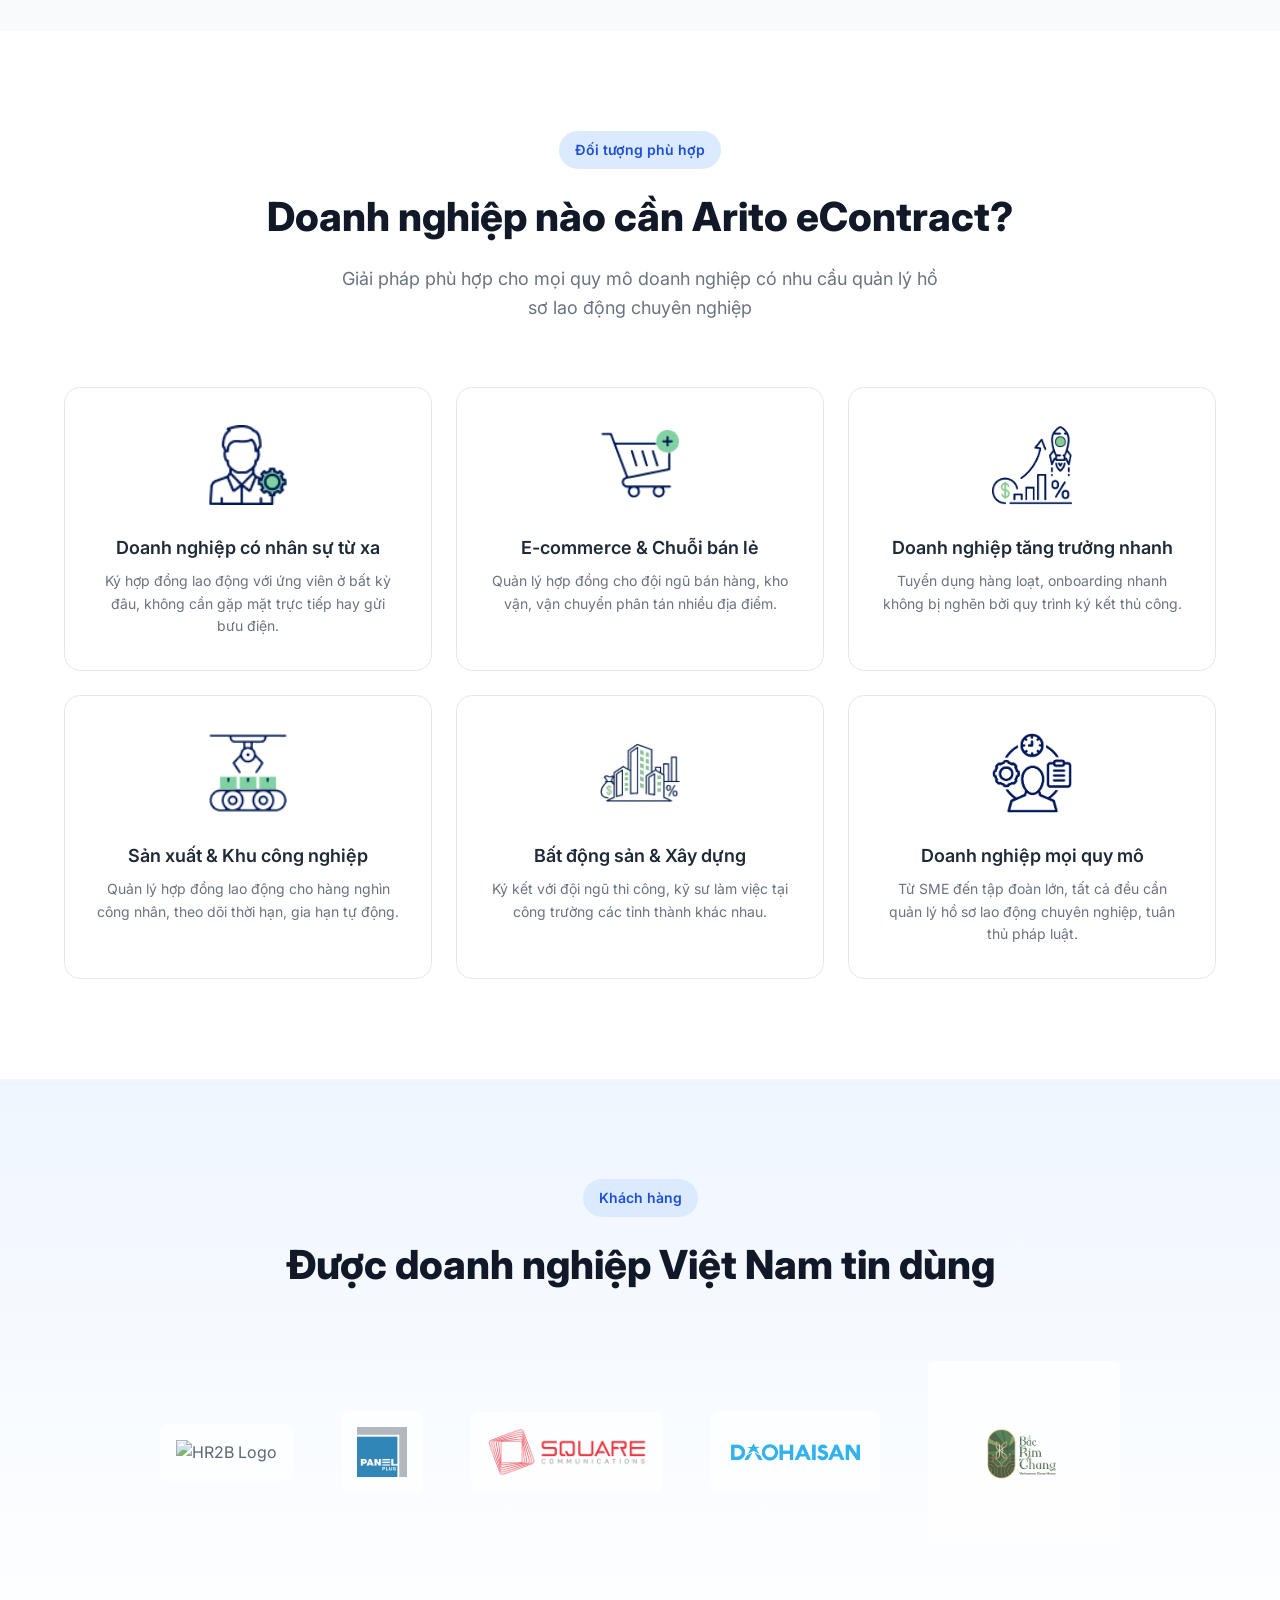
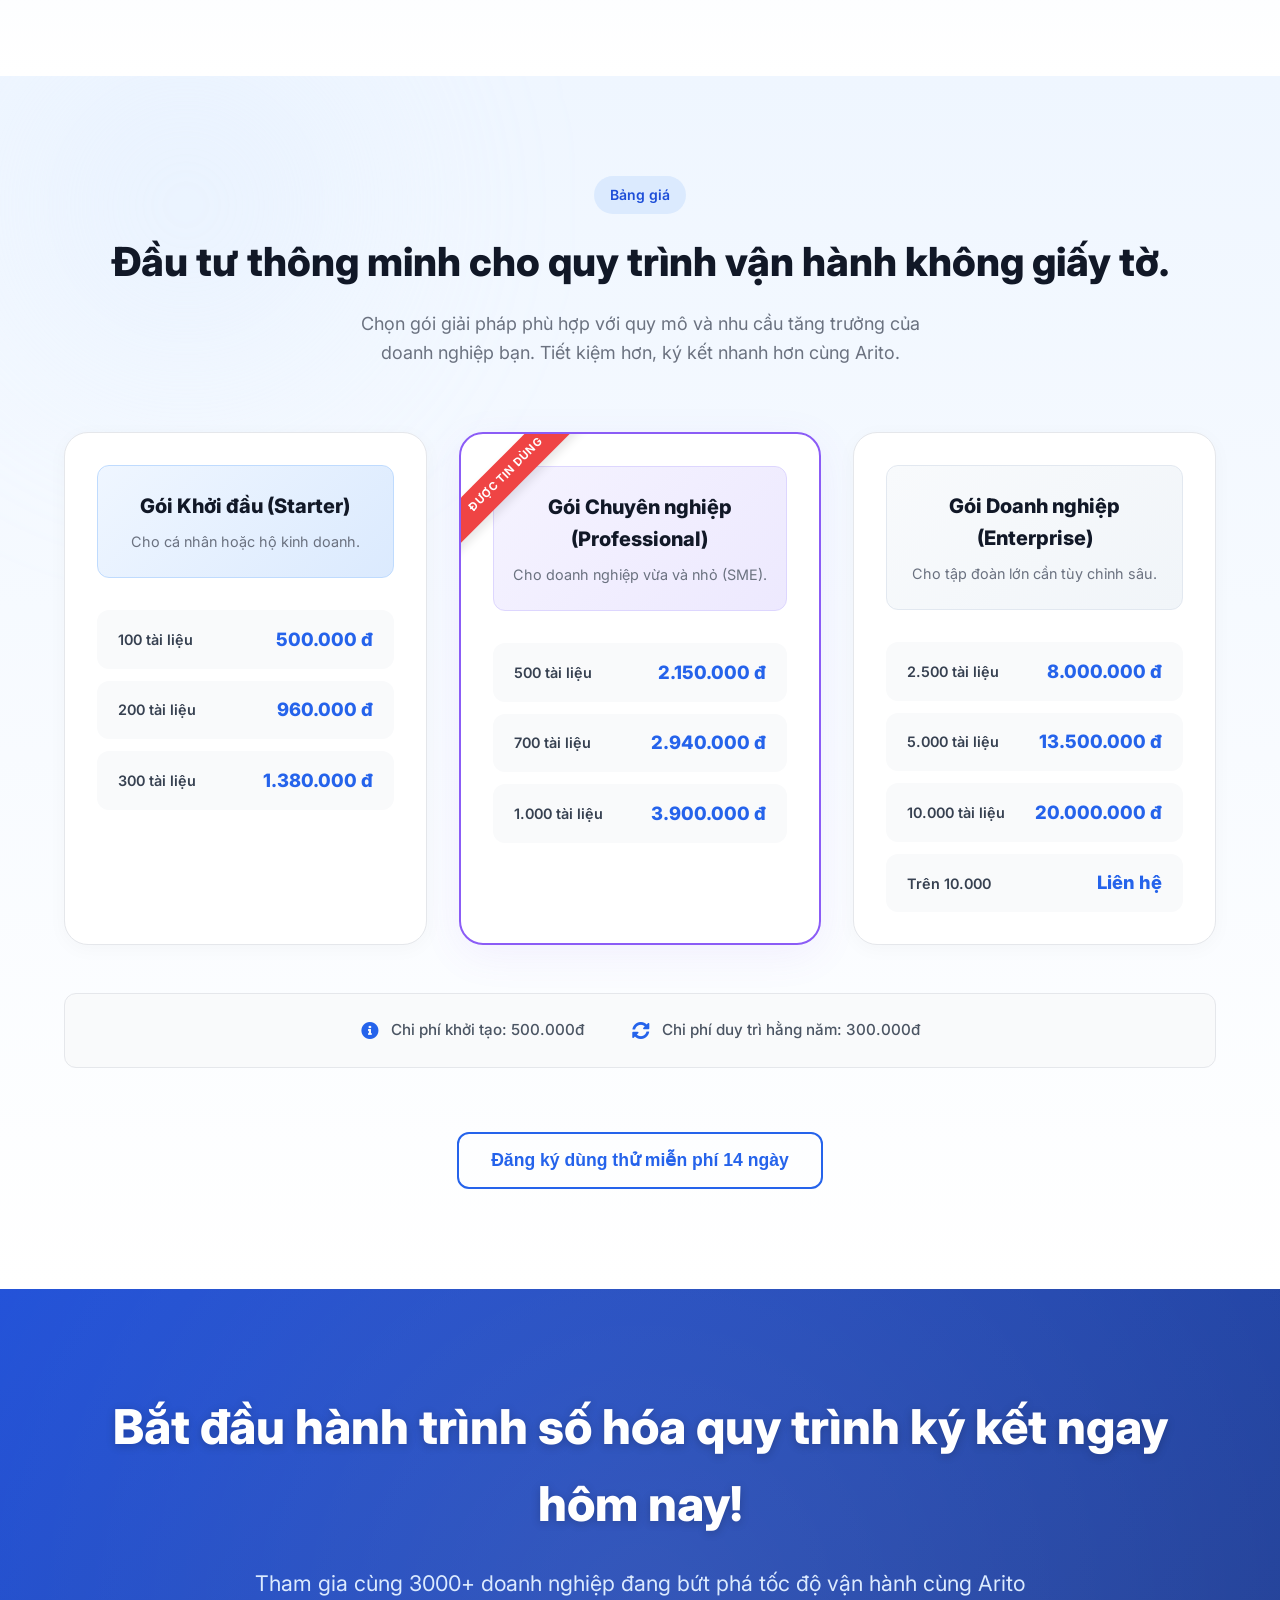
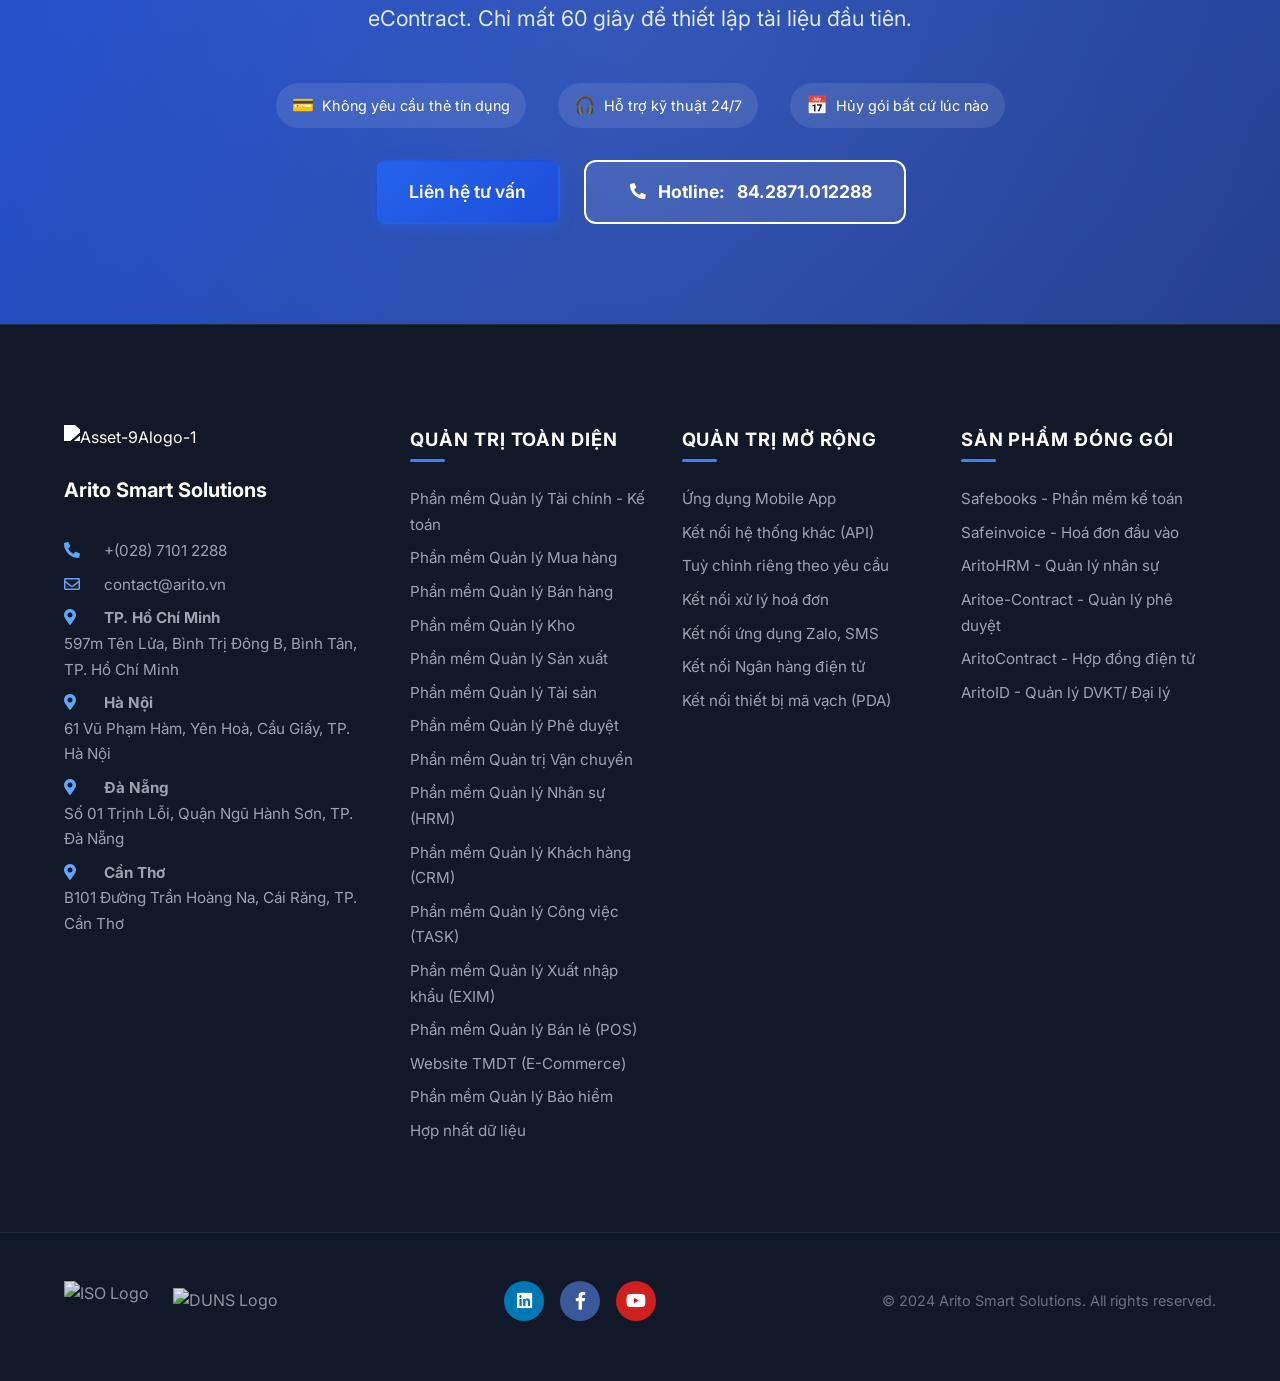
==== commit e67e804c: "ds" ====
--- a/index.html
+++ b/index.html
@@ -21,47 +21,10 @@
 </head>
 
 <body>
-
-  <script src="https://backend.activesignal.vn/embed.js" public-token="604099b0059e9c9746bf5e3f34b5ccde874ef8837cc6d43b"
+  <script src="https://backend.activesignal.vn/embed.js" public-token="f6e5bd3097838d67ee956a0207eb5cf869ee69907961d720"
     async></script>
   <!-- Navigation -->
-  <nav class="navbar" id="navbar">
-    <div class="container nav-container">
-      <a href="#" class="logo">
-        <img src="images/logo/econtract_dark_under.png" style="width: 160px;" alt="Arito Logo" class="logo-icon">
-      </a>
-      <div class="nav-links" id="navLinks">
-        <a href="#problem-solution" data-i18n="nav.problemSolution">Vấn đề & Giải pháp</a>
-        <a href="#benefits" data-i18n="nav.benefits">Lợi ích</a>
-        <a href="#features" data-i18n="nav.features">Tính năng</a>
-        <a href="#how-it-works" data-i18n="nav.howItWorks">Quy trình</a>
-        <a href="#pricing" data-i18n="nav.pricing">Bảng giá</a>
-      </div>
-      <div class="nav-buttons">
-        <div class="language-switcher">
-          <button class="lang-btn" id="langBtn">
-            <i class="fas fa-globe"></i>
-            <span id="currentLang">VI</span>
-          </button>
-          <div class="lang-dropdown" id="langDropdown">
-            <button class="lang-option" data-lang="vi">
-              <span class="lang-flag">🇻🇳</span>
-              <span>Tiếng Việt</span>
-            </button>
-            <button class="lang-option" data-lang="en">
-              <span class="lang-flag">🇬🇧</span>
-              <span>English</span>
-            </button>
-          </div>
-        </div>
-        <!-- <a href="#" class="btn btn-secondary" data-i18n="nav.login">Đăng nhập</a> -->
-        <a href="#" class="btn btn-primary" data-i18n="nav.freeTrial">Dùng thử miễn phí</a>
-      </div>
-      <button class="mobile-menu-btn" id="mobileMenuBtn">
-        <span></span><span></span><span></span>
-      </button>
-    </div>
-  </nav>
+  <div id="navbar-placeholder"></div>
 
   <!-- Hero Section -->
   <section class="hero" id="hero">
@@ -85,7 +48,7 @@
           Bộ luật Lao động Việt Nam.
         </p>
         <div class="hero-cta animate-slide-up delay-2">
-          <a href="#problem-solution" class="btn btn-primary btn-lg" data-i18n="hero.ctaPrimary">
+          <a href="contact.html" class="btn btn-primary btn-lg" data-i18n="hero.ctaPrimary">
             Tìm hiểu thêm
             <i class="fas fa-arrow-right"></i>
           </a>
@@ -462,7 +425,8 @@
               </div>
             </li>
           </ul>
-          <a href="#" class="btn btn-primary" data-i18n="highlightedFeatures.feature1.cta">Trải nghiệm eKYC</a>
+          <a href="contact.html" class="btn btn-primary" data-i18n="highlightedFeatures.feature1.cta">Trải nghiệm
+            eKYC</a>
         </div>
       </div>
 
@@ -497,7 +461,8 @@
               </div>
             </li>
           </ul>
-          <a href="#" class="btn btn-primary" data-i18n="highlightedFeatures.feature2.cta">Khám phá Automation</a>
+          <a href="contact.html" class="btn btn-primary" data-i18n="highlightedFeatures.feature2.cta">Khám phá
+            Automation</a>
         </div>
         <div class="feature-highlight-image">
           <div class="feature-mockup">
@@ -967,9 +932,9 @@
 
           <div class="cta-buttons">
             <a href="#contact" class="btn btn-primary btn-lg" data-i18n="finalCta.ctaPrimary">Liên hệ tư vấn</a>
-            <a href="tel:842871012288" class="btn btn-outline btn-lg cta-hotline">
+            <a href="tel:84907479288" class="btn btn-outline btn-lg cta-hotline">
               <i class="fas fa-phone-alt"></i> <span data-i18n="finalCta.hotlineLabel">Hotline:</span> <span
-                data-i18n="finalCta.hotline">84.2871.012288</span>
+                data-i18n="finalCta.hotline">84.907.479.288</span>
             </a>
           </div>
         </div>
@@ -980,585 +945,11 @@
   <!-- Footer -->
 
 
-  <footer class="footer">
-    <div class="elementor-element elementor-element-cce95fd e-flex e-con-boxed e-con e-parent" data-id="cce95fd"
-      data-element_type="container" data-settings="{&quot;background_background&quot;:&quot;classic&quot;}">
-      <div class="e-con-inner">
-        <div class="elementor-element elementor-element-2fa7f8e e-con-full e-flex e-con e-child" data-id="2fa7f8e"
-          data-element_type="container">
-          <div
-            class="elementor-element elementor-element-4224274 elementor-widget elementor-widget-theme-site-logo elementor-widget-image"
-            data-id="4224274" data-element_type="widget" data-widget_type="theme-site-logo.default">
-            <div class="elementor-widget-container">
-              <a href="https://arito.vn">
-                <img width="2000" height="1112" src="https://arito.vn/wp-content/uploads/2023/10/Asset-9Alogo-1.png"
-                  class="attachment-full size-full wp-image-8372 entered lazyloaded" alt="Asset-9Alogo-1"
-                  data-lazy-src="https://arito.vn/wp-content/uploads/2023/10/Asset-9Alogo-1.png"
-                  data-ll-status="loaded"><noscript><img width="2000" height="1112"
-                    src="https://arito.vn/wp-content/uploads/2023/10/Asset-9Alogo-1.png"
-                    class="attachment-full size-full wp-image-8372" alt="" /></noscript> </a>
-            </div>
-          </div>
-          <div class="elementor-element elementor-element-bdf029a elementor-widget elementor-widget-heading"
-            data-id="bdf029a" data-element_type="container" data-widget_type="heading.default">
-            <div class="elementor-widget-container">
-              <p class="elementor-heading-title elementor-size-default">Arito Smart Solutions</p>
-            </div>
-          </div>
-          <div
-            class="elementor-element elementor-element-9b17ccc elementor-icon-list--layout-traditional elementor-list-item-link-full_width elementor-widget elementor-widget-icon-list"
-            data-id="9b17ccc" data-element_type="container" data-widget_type="icon-list.default">
-            <div class="elementor-widget-container">
-              <ul class="elementor-icon-list-items">
-                <li class="elementor-icon-list-item">
-                  <a href="tel:02871012288">
-
-                    <span class="elementor-icon-list-icon">
-                      <i aria-hidden="true" class="fas fa-phone-alt"></i> </span>
-                    <span class="elementor-icon-list-text">+(028) 7101 2288</span>
-                  </a>
-                </li>
-                <li class="elementor-icon-list-item">
-                  <span class="elementor-icon-list-icon">
-                    <i aria-hidden="true" class="far fa-envelope"></i> </span>
-                  <span class="elementor-icon-list-text">contact@arito.vn</span>
-                </li>
-                <li class="elementor-icon-list-item">
-                  <span class="elementor-icon-list-icon">
-                    <i aria-hidden="true" class="fas fa-map-marker-alt"></i> </span>
-                  <span class="elementor-icon-list-text"><b>TP. Hồ Chí Minh </b><br> 597m Tên Lửa, Bình Trị Đông B, Bình
-                    Tân, TP. Hồ Chí Minh<br></span>
-                </li>
-                <li class="elementor-icon-list-item">
-                  <span class="elementor-icon-list-icon">
-                    <i aria-hidden="true" class="fas fa-map-marker-alt"></i> </span>
-                  <span class="elementor-icon-list-text"><b>Hà Nội</b> <br> 61 Vũ Phạm Hàm, Yên Hoà, Cầu Giấy, TP. Hà
-                    Nội<br></span>
-                </li>
-                <li class="elementor-icon-list-item">
-                  <span class="elementor-icon-list-icon">
-                    <i aria-hidden="true" class="fas fa-map-marker-alt"></i> </span>
-                  <span class="elementor-icon-list-text"><b>Đà Nẵng</b> <br> Số 01 Trịnh Lỗi, Quận Ngũ Hành Sơn, TP. Đà
-                    Nẵng<br></span>
-                </li>
-                <li class="elementor-icon-list-item">
-                  <span class="elementor-icon-list-icon">
-                    <i aria-hidden="true" class="fas fa-map-marker-alt"></i> </span>
-                  <span class="elementor-icon-list-text"><b>Cần Thơ</b> <br>B101 Đường Trần Hoàng Na, Cái Răng, TP. Cần
-                    Thơ<br></span>
-                </li>
-              </ul>
-            </div>
-          </div>
-        </div>
-        <div class="elementor-element elementor-element-e4893d8 e-con-full e-flex e-con e-child" data-id="e4893d8"
-          data-element_type="container">
-          <div class="elementor-element elementor-element-d8d9f0c e-con-full e-flex e-con e-child" data-id="d8d9f0c"
-            data-element_type="container">
-            <div class="elementor-element elementor-element-59bd241 elementor-widget elementor-widget-heading"
-              data-id="59bd241" data-element_type="container" data-widget_type="heading.default">
-              <div class="elementor-widget-container">
-                <span class="elementor-heading-title elementor-size-default">Quản trị Toàn diện</span>
-              </div>
-            </div>
-            <div
-              class="elementor-element elementor-element-caee88c elementor-icon-list--layout-traditional elementor-list-item-link-full_width elementor-widget elementor-widget-icon-list"
-              data-id="caee88c" data-element_type="container" data-widget_type="icon-list.default">
-              <div class="elementor-widget-container">
-                <ul class="elementor-icon-list-items">
-                  <li class="elementor-icon-list-item">
-                    <a target="_blank" rel="noopener" href="https://arito.vn/quan-ly-tai-chinh-ke-toan/">
-
-                      <span class="elementor-icon-list-text">Phần mềm Quản lý Tài chính - Kế toán</span>
-                    </a>
-                  </li>
-                  <li class="elementor-icon-list-item">
-                    <a target="_blank" rel="noopener" href="https://arito.vn/quan-ly-mua-hang/">
-
-                      <span class="elementor-icon-list-text">Phần mềm Quản lý Mua hàng</span>
-                    </a>
-                  </li>
-                  <li class="elementor-icon-list-item">
-                    <a target="_blank" rel="noopener" href="https://arito.vn/phan-mem-quan-ly-ban-hang-arito/">
-
-                      <span class="elementor-icon-list-text">Phần mềm Quản lý Bán hàng</span>
-                    </a>
-                  </li>
-                  <li class="elementor-icon-list-item">
-                    <a target="_blank" rel="noopener" href="https://arito.vn/quan-ly-kho/">
-
-                      <span class="elementor-icon-list-text">Phần mềm Quản lý Kho</span>
-                    </a>
-                  </li>
-                  <li class="elementor-icon-list-item">
-                    <a target="_blank" rel="noopener" href="https://arito.vn/quan-ly-san-xuat/">
-
-                      <span class="elementor-icon-list-text">Phần mềm Quản lý Sản xuất</span>
-                    </a>
-                  </li>
-                  <li class="elementor-icon-list-item">
-                    <a target="_blank" rel="noopener" href="https://arito.vn/quan-ly-tai-san/">
-
-                      <span class="elementor-icon-list-text">Phần mềm Quản lý Tài sản</span>
-                    </a>
-                  </li>
-                  <li class="elementor-icon-list-item">
-                    <a target="_blank" rel="noopener" href="https://arito.vn/quan-ly-phe-duyet/">
-
-                      <span class="elementor-icon-list-text">Phần mềm Quản lý Phê duyệt</span>
-                    </a>
-                  </li>
-                  <li class="elementor-icon-list-item">
-                    <a target="_blank" rel="noopener" href="https://arito.vn/quan-ly-van-chuyen/">
-
-                      <span class="elementor-icon-list-text">Phần mềm Quản trị Vận chuyển</span>
-                    </a>
-                  </li>
-                  <li class="elementor-icon-list-item">
-                    <a target="_blank" rel="noopener" href="https://arito.vn/quan-ly-nhan-su-hrm/">
-
-                      <span class="elementor-icon-list-text">Phần mềm Quản lý Nhân sự (HRM)</span>
-                    </a>
-                  </li>
-                  <li class="elementor-icon-list-item">
-                    <a target="_blank" rel="noopener" href="https://arito.vn/quan-ly-khach-hang-crm/">
-
-                      <span class="elementor-icon-list-text">Phần mềm Quản lý Khách hàng (CRM)</span>
-                    </a>
-                  </li>
-                  <li class="elementor-icon-list-item">
-                    <a target="_blank" rel="noopener" href="https://arito.vn/quan-ly-cong-viec-task/">
-
-                      <span class="elementor-icon-list-text">Phần mềm Quản lý Công việc (TASK)</span>
-                    </a>
-                  </li>
-                  <li class="elementor-icon-list-item">
-                    <a target="_blank" rel="noopener" href="https://arito.vn/quan-ly-xuat-nhap-khau-exim/">
-
-                      <span class="elementor-icon-list-text">Phần mềm Quản lý Xuất nhập khẩu (EXIM)</span>
-                    </a>
-                  </li>
-                  <li class="elementor-icon-list-item">
-                    <a target="_blank" rel="noopener" href="https://arito.vn/quan-ly-ban-le-pos/">
-
-                      <span class="elementor-icon-list-text">Phần mềm Quản lý Bán lẻ (POS)</span>
-                    </a>
-                  </li>
-                  <li class="elementor-icon-list-item">
-                    <a target="_blank" rel="noopener" href="https://arito.vn/website-thuong-mai-dien-tu-e-commerce/">
-
-                      <span class="elementor-icon-list-text">Website TMDT (E-Commerce)</span>
-                    </a>
-                  </li>
-                  <li class="elementor-icon-list-item">
-                    <a target="_blank" rel="noopener" href="https://arito.vn/quan-ly-bao-hiem/">
-
-                      <span class="elementor-icon-list-text">Phần mềm Quản lý Bảo hiểm</span>
-                    </a>
-                  </li>
-                  <li class="elementor-icon-list-item">
-                    <a target="_blank" rel="noopener" href="https://arito.vn/hop-nhat-du-lieu/">
-
-                      <span class="elementor-icon-list-text">Hợp nhất dữ liệu</span>
-                    </a>
-                  </li>
-                </ul>
-              </div>
-            </div>
-          </div>
-          <div class="elementor-element elementor-element-3977b2f e-con-full e-flex e-con e-child" data-id="3977b2f"
-            data-element_type="container">
-            <div class="elementor-element elementor-element-40c6c7d elementor-widget elementor-widget-heading"
-              data-id="40c6c7d" data-element_type="container" data-widget_type="heading.default">
-              <div class="elementor-widget-container">
-                <span class="elementor-heading-title elementor-size-default">Quản trị mở rộng</span>
-              </div>
-            </div>
-            <div
-              class="elementor-element elementor-element-c70293f elementor-icon-list--layout-traditional elementor-list-item-link-full_width elementor-widget elementor-widget-icon-list"
-              data-id="c70293f" data-element_type="container" data-widget_type="icon-list.default">
-              <div class="elementor-widget-container">
-                <ul class="elementor-icon-list-items">
-                  <li class="elementor-icon-list-item">
-                    <a target="_blank" rel="noopener" href="https://arito.vn/ung-dung-mobile-app/">
-
-                      <span class="elementor-icon-list-text">Ứng dụng Mobile App</span>
-                    </a>
-                  </li>
-                  <li class="elementor-icon-list-item">
-                    <a target="_blank" rel="noopener" href="https://arito.vn/ket-noi-he-thong-khac-api/">
-
-                      <span class="elementor-icon-list-text">Kết nối hệ thống khác (API)</span>
-                    </a>
-                  </li>
-                  <li class="elementor-icon-list-item">
-                    <a target="_blank" rel="noopener" href="https://arito.vn/tuy-chinh-rieng-theo-yeu-cau/">
-
-                      <span class="elementor-icon-list-text">Tuỳ chỉnh riêng theo yêu cầu</span>
-                    </a>
-                  </li>
-                  <li class="elementor-icon-list-item">
-                    <a href="https://arito.vn/ket-noi-xu-ly-hoa-don/">
-
-                      <span class="elementor-icon-list-text">Kết nối xử lý hoá đơn</span>
-                    </a>
-                  </li>
-                  <li class="elementor-icon-list-item">
-                    <a href="https://arito.vn/ket-noi-ung-dung-zalo-sms/">
-
-                      <span class="elementor-icon-list-text">Kết nối ứng dụng Zalo, SMS</span>
-                    </a>
-                  </li>
-                  <li class="elementor-icon-list-item">
-                    <a href="https://arito.vn/ket-noi-ngan-hang-dien-tu/">
-
-                      <span class="elementor-icon-list-text">Kết nối Ngân hàng điện tử</span>
-                    </a>
-                  </li>
-                  <li class="elementor-icon-list-item">
-                    <a href="https://arito.vn/ket-noi-thiet-bi-ma-vach-pda/">
-
-                      <span class="elementor-icon-list-text">Kết nối thiết bị mã vạch (PDA)</span>
-                    </a>
-                  </li>
-                </ul>
-              </div>
-            </div>
-            <div class="elementor-element elementor-element-f2cb66a elementor-widget elementor-widget-heading"
-              data-id="f2cb66a" data-element_type="container" data-widget_type="heading.default">
-              <div class="elementor-widget-container">
-                <span class="elementor-heading-title elementor-size-default">Sản phẩm phân phối</span>
-              </div>
-            </div>
-            <div
-              class="elementor-element elementor-element-e10b705 elementor-icon-list--layout-traditional elementor-list-item-link-full_width elementor-widget elementor-widget-icon-list"
-              data-id="e10b705" data-element_type="container" data-widget_type="icon-list.default">
-              <div class="elementor-widget-container">
-                <ul class="elementor-icon-list-items">
-                  <li class="elementor-icon-list-item">
-                    <a href="https://arito.vn/chu-ky-so-token-usb/">
-
-                      <span class="elementor-icon-list-text">Chữ ký số Token (USB)</span>
-                    </a>
-                  </li>
-                  <li class="elementor-icon-list-item">
-                    <a href="https://arito.vn/chu-ky-so-hsm-he-thong/">
-
-                      <span class="elementor-icon-list-text">Chữ ký số HSM (hệ thống)</span>
-                    </a>
-                  </li>
-                  <li class="elementor-icon-list-item">
-                    <a href="https://arito.vn/chung-tu-dien-tu-ttncn/">
-
-                      <span class="elementor-icon-list-text">Chứng từ điện tử (TTNCN)</span>
-                    </a>
-                  </li>
-                  <li class="elementor-icon-list-item">
-                    <a href="https://arito.vn/bao-hiem-dien-tu/">
-
-                      <span class="elementor-icon-list-text">Bảo hiểm điện tử</span>
-                    </a>
-                  </li>
-                  <li class="elementor-icon-list-item">
-                    <a href="https://arito.vn/hoa-don-dien-tu">
-
-                      <span class="elementor-icon-list-text">Hoá đơn điện tử</span>
-                    </a>
-                  </li>
-                </ul>
-              </div>
-            </div>
-          </div>
-        </div>
-        <div class="elementor-element elementor-element-9177002 e-con-full e-flex e-con e-child" data-id="9177002"
-          data-element_type="container">
-          <div class="elementor-element elementor-element-d867974 e-con-full e-flex e-con e-child" data-id="d867974"
-            data-element_type="container">
-            <div class="elementor-element elementor-element-c5728a2 elementor-widget elementor-widget-heading"
-              data-id="c5728a2" data-element_type="container" data-widget_type="heading.default">
-              <div class="elementor-widget-container">
-                <span class="elementor-heading-title elementor-size-default">Sản phẩm đóng gói</span>
-              </div>
-            </div>
-            <div
-              class="elementor-element elementor-element-022d919 elementor-icon-list--layout-traditional elementor-list-item-link-full_width elementor-widget elementor-widget-icon-list"
-              data-id="022d919" data-element_type="container" data-widget_type="icon-list.default">
-              <div class="elementor-widget-container">
-                <ul class="elementor-icon-list-items">
-                  <li class="elementor-icon-list-item">
-                    <a target="_blank" rel="noopener" href="https://arito.vn/safebooks/">
-
-                      <span class="elementor-icon-list-text">Safebooks - Phần mềm kế toán</span>
-                    </a>
-                  </li>
-                  <li class="elementor-icon-list-item">
-                    <a target="_blank" rel="noopener" href="https://arito.vn/safeinvoice/">
-
-                      <span class="elementor-icon-list-text">Safeinvoice - Hoá đơn đầu vào</span>
-                    </a>
-                  </li>
-                  <li class="elementor-icon-list-item">
-                    <a target="_blank" rel="noopener" href="https://arito.vn/aritohrm/">
-
-                      <span class="elementor-icon-list-text">AritoHRM - Quản lý nhân sự</span>
-                    </a>
-                  </li>
-                  <li class="elementor-icon-list-item">
-                    <a target="_blank" rel="noopener" href="https://arito.vn/aritoe-Contract">
-
-                      <span class="elementor-icon-list-text">Aritoe-Contract - Quản lý phê duyệt</span>
-                    </a>
-                  </li>
-                  <li class="elementor-icon-list-item">
-                    <a target="_blank" rel="noopener" href="https://arito.vn/aritocontract/">
-
-                      <span class="elementor-icon-list-text">AritoContract - Hợp đồng điện tử</span>
-                    </a>
-                  </li>
-                  <li class="elementor-icon-list-item">
-                    <a target="_blank" rel="noopener" href="https://arito.vn/aritoid">
-
-                      <span class="elementor-icon-list-text">AritoID - Quản lý DVKT/ Đại lý</span>
-                    </a>
-                  </li>
-                </ul>
-              </div>
-            </div>
-            <div class="elementor-element elementor-element-99e263d elementor-widget elementor-widget-heading"
-              data-id="99e263d" data-element_type="container" data-widget_type="heading.default">
-              <div class="elementor-widget-container">
-                <span class="elementor-heading-title elementor-size-default">Dịch vụ</span>
-              </div>
-            </div>
-            <div
-              class="elementor-element elementor-element-859141c elementor-icon-list--layout-traditional elementor-list-item-link-full_width elementor-widget elementor-widget-icon-list"
-              data-id="859141c" data-element_type="container" data-widget_type="icon-list.default">
-              <div class="elementor-widget-container">
-                <ul class="elementor-icon-list-items">
-                  <li class="elementor-icon-list-item">
-                    <a target="_blank" rel="noopener" href="https://arito.vn/tu-van-va-trien-khai-giai-phap/">
-
-                      <span class="elementor-icon-list-text">Tư vấn và Triển khai giải pháp</span>
-                    </a>
-                  </li>
-                  <li class="elementor-icon-list-item">
-                    <a target="_blank" rel="noopener" href="https://arito.vn/dao-tao-va-huong-dan-su-dung/">
-
-                      <span class="elementor-icon-list-text">Đào tạo và Hướng dẫn sử dụng</span>
-                    </a>
-                  </li>
-                  <li class="elementor-icon-list-item">
-                    <a target="_blank" rel="noopener" href="https://arito.vn/dich-vu-bao-hanh-va-bao-tri/">
-
-                      <span class="elementor-icon-list-text">Dịch vụ Bảo hành và Bảo trì</span>
-                    </a>
-                  </li>
-                  <li class="elementor-icon-list-item">
-                    <a target="_blank" rel="noopener" href="https://arito.vn/dich-vu-cong-nghe-thong-tin/">
-
-                      <span class="elementor-icon-list-text">Dịch vụ Công nghệ thông tin</span>
-                    </a>
-                  </li>
-                </ul>
-              </div>
-            </div>
-            <div class="elementor-element elementor-element-b81123b elementor-widget elementor-widget-heading"
-              data-id="b81123b" data-element_type="container" data-widget_type="heading.default">
-              <div class="elementor-widget-container">
-                <span class="elementor-heading-title elementor-size-default">Bài viết nổi bật</span>
-              </div>
-            </div>
-            <div
-              class="elementor-element elementor-element-74865d8 elementor-icon-list--layout-traditional elementor-list-item-link-full_width elementor-widget elementor-widget-icon-list"
-              data-id="74865d8" data-element_type="container" data-widget_type="icon-list.default">
-              <div class="elementor-widget-container">
-                <ul class="elementor-icon-list-items">
-                  <li class="elementor-icon-list-item">
-                    <a target="_blank" rel="noopener"
-                      href="https://arito.vn/top-phan-mem-ke-toan-quan-tri-cho-doanh-nghiep-tot-nhat/">
-
-                      <span class="elementor-icon-list-text">Top 10 phần mềm kế toán quản trị cho doanh nghiệp </span>
-                    </a>
-                  </li>
-                  <li class="elementor-icon-list-item">
-                    <a target="_blank" rel="noopener" href="https://arito.vn/phan-mem-quan-ly-ban-hang/">
-
-                      <span class="elementor-icon-list-text">Top 10 phần mềm quản lý bán hàng miễn phí</span>
-                    </a>
-                  </li>
-                  <li class="elementor-icon-list-item">
-                    <a target="_blank" rel="noopener"
-                      href="https://arito.vn/phan-mem-hrm-hieu-qua-va-duoc-tin-dung-nhat-hien-nay/">
-
-                      <span class="elementor-icon-list-text">Top 10 phần mềm quản lý nhân sự HRM</span>
-                    </a>
-                  </li>
-                  <li class="elementor-icon-list-item">
-                    <a target="_blank" rel="noopener" href="https://arito.vn/phan-mem-quan-ly-doanh-nghiep-hieu-qua/">
-
-                      <span class="elementor-icon-list-text">Top 17 phần mềm quản trị doanh nghiệp</span>
-                    </a>
-                  </li>
-                </ul>
-              </div>
-            </div>
-          </div>
-          <div class="elementor-element elementor-element-beecc47 e-con-full e-flex e-con e-child" data-id="beecc47"
-            data-element_type="container">
-            <div class="elementor-element elementor-element-53a7971 elementor-widget elementor-widget-heading"
-              data-id="53a7971" data-element_type="container" data-widget_type="heading.default">
-              <div class="elementor-widget-container">
-                <span class="elementor-heading-title elementor-size-default">Tin tức</span>
-              </div>
-            </div>
-            <div
-              class="elementor-element elementor-element-4516414 elementor-icon-list--layout-traditional elementor-list-item-link-full_width elementor-widget elementor-widget-icon-list"
-              data-id="4516414" data-element_type="container" data-widget_type="icon-list.default">
-              <div class="elementor-widget-container">
-                <ul class="elementor-icon-list-items">
-                  <li class="elementor-icon-list-item">
-                    <a target="_blank" rel="noopener" href="https://arito.vn/tin-tuc/">
-
-                      <span class="elementor-icon-list-text">Tin tức chung</span>
-                    </a>
-                  </li>
-                  <li class="elementor-icon-list-item">
-                    <a target="_blank" rel="noopener" href="https://arito.vn/tin-tuc/">
-
-                      <span class="elementor-icon-list-text">Kiến thức</span>
-                    </a>
-                  </li>
-                  <li class="elementor-icon-list-item">
-                    <a target="_blank" rel="noopener" href="https://arito.vn/tin-tuc/">
-
-                      <span class="elementor-icon-list-text">Cơ hội nghề nghiệp</span>
-                    </a>
-                  </li>
-                  <li class="elementor-icon-list-item">
-                    <a target="_blank" rel="noopener" href="https://arito.vn/tin-tuc/">
-
-                      <span class="elementor-icon-list-text">ARITO</span>
-                    </a>
-                  </li>
-                </ul>
-              </div>
-            </div>
-            <div class="elementor-element elementor-element-e82cac8 elementor-widget elementor-widget-heading"
-              data-id="e82cac8" data-element_type="container" data-widget_type="heading.default">
-              <div class="elementor-widget-container">
-                <span class="elementor-heading-title elementor-size-default">Về ARITO</span>
-              </div>
-            </div>
-            <div
-              class="elementor-element elementor-element-23573fd elementor-icon-list--layout-traditional elementor-list-item-link-full_width elementor-widget elementor-widget-icon-list"
-              data-id="23573fd" data-element_type="container" data-widget_type="icon-list.default">
-              <div class="elementor-widget-container">
-                <ul class="elementor-icon-list-items">
-                  <li class="elementor-icon-list-item">
-                    <a href="https://arito.vn/ve-arito/">
-
-                      <span class="elementor-icon-list-text">Giới thiệu</span>
-                    </a>
-                  </li>
-                  <li class="elementor-icon-list-item">
-                    <a href="https://arito.vn/thong-tin-lien-he/">
-
-                      <span class="elementor-icon-list-text">Liên hệ</span>
-                    </a>
-                  </li>
-                </ul>
-              </div>
-            </div>
-          </div>
-        </div>
-      </div>
-
-      <!-- Footer Bottom Bar -->
-      <div class="footer-bottom-bar">
-        <div class="footer-bottom-content">
-          <div class="footer-badges">
-            <img src="https://arito.vn/wp-content/uploads/2023/08/ISo.jpg" alt="ISO Logo">
-            <a href="https://www.dnb.com/business-directory/company-profiles.arito_technology_solutions_company_limited.1e91c753d48225221f534ae3e365f23b.html"
-              target="_blank">
-              <img src="https://arito.vn/wp-content/uploads/2023/08/duns.jpg" alt="DUNS Logo">
-            </a>
-          </div>
-          <div class="footer-social-row">
-            <div class="elementor-social-icons-wrapper">
-              <a class="social-icon linkedin" href="https://www.linkedin.com/company/arito" target="_blank">
-                <i class="fab fa-linkedin"></i>
-              </a>
-              <a class="social-icon facebook" href="https://www.facebook.com/aritosolutions" target="_blank">
-                <i class="fab fa-facebook-f"></i>
-              </a>
-              <a class="social-icon youtube" href="https://www.youtube.com/@aritosolutions" target="_blank">
-                <i class="fab fa-youtube"></i>
-              </a>
-            </div>
-          </div>
-          <p class="copyright">© 2024 Arito Smart Solutions. All rights reserved.</p>
-        </div>
-      </div>
-    </div>
-  </footer>
-
+  <div id="footer-placeholder"></div>
+
+  <script src="components/navbar.js"></script>
+  <script src="components/footer.js"></script>
   <script src="script.js"></script>
-
-  <!-- Contact Form Modal -->
-  <div class="modal-overlay" id="contactModal">
-    <div class="modal-container">
-      <button class="modal-close" id="closeModal" aria-label="Close modal">&times;</button>
-      <div class="modal-header">
-        <h3 data-i18n="contactModal.title">Thông tin liên hệ</h3>
-        <p data-i18n="contactModal.subtitle">Vui lòng để lại thông tin, đội ngũ ARITO sẽ liên hệ tư vấn cho bạn.</p>
-      </div>
-      <form class="contact-form" id="contactForm">
-        <div class="form-group">
-          <label for="fullName"><span data-i18n="contactModal.fullName">Họ và tên</span> <span
-              class="required">*</span></label>
-          <input type="text" id="fullName" name="fullName" placeholder="Nhập họ và tên" required>
-        </div>
-        <div class="form-group">
-          <label for="email"><span data-i18n="contactModal.email">Email</span> <span class="required">*</span></label>
-          <input type="email" id="email" name="email" placeholder="example@email.com" required>
-        </div>
-        <div class="form-group">
-          <label for="phone"><span data-i18n="contactModal.phone">Số điện thoại</span> <span
-              class="required">*</span></label>
-          <input type="tel" id="phone" name="phone" placeholder="Nhập số điện thoại" required>
-        </div>
-        <div class="form-group">
-          <label for="company"><span data-i18n="contactModal.company">Tên công ty</span> <span
-              class="required">*</span></label>
-          <input type="text" id="company" name="company" placeholder="Nhập tên công ty" required>
-        </div>
-        <div class="form-group">
-          <label for="requestType"><span data-i18n="contactModal.requestType">Vui lòng chọn loại yêu cầu</span> <span
-              class="required">*</span></label>
-          <div class="select-wrapper">
-            <select id="requestType" name="requestType" required>
-              <option value="" disabled selected data-i18n="contactModal.selectOption">Chọn loại yêu cầu</option>
-              <option value="demo" data-i18n="contactModal.optionDemo">Tư vấn & Demo</option>
-              <option value="trial" data-i18n="contactModal.optionTrial">Dùng thử miễn phí</option>
-              <option value="pricing" data-i18n="contactModal.optionPricing">Nhận báo giá</option>
-              <option value="partner" data-i18n="contactModal.optionPartner">Hợp tác kinh doanh</option>
-            </select>
-          </div>
-        </div>
-        <div class="form-group">
-          <label for="message" data-i18n="contactModal.message">Nội dung yêu cầu</label>
-          <textarea id="message" name="message" rows="3" placeholder="Nhập nội dung yêu cầu của bạn"></textarea>
-        </div>
-        <button type="submit" class="btn btn-primary btn-block" id="submitForm">
-          <span data-i18n="contactModal.submit">Gửi đăng ký</span>
-        </button>
-        <p class="form-disclaimer" data-i18n="contactModal.disclaimer">
-          Bằng cách Gửi đăng ký, tôi đồng ý các <a href="https://arito.vn/chinh-sach-bao-mat-phan-mem-arito/"
-            target="_blank">điều khoản và Chính sách bảo mật</a> của ARITO
-        </p>
-      </form>
-    </div>
-  </div>
 
   <!-- Back to Top Button -->
   <button id="backToTop" class="back-to-top" aria-label="Back to Top">
--- a/style.css
+++ b/style.css
@@ -3985,4 +3985,332 @@
 
 .back-to-top:hover i {
     transform: translateY(-3px);
+}
+
+
+/* ========================================
+   Contact Page V2 Styles
+======================================== */
+.contact-page {
+    background-color: #fdfdff;
+}
+
+.contact-hero-v2 {
+    padding: 100px 0 20px;
+    background: transparent;
+    color: var(--gray-900);
+    text-align: center;
+    position: relative;
+    overflow: hidden;
+}
+
+.hero-header {
+    position: relative;
+    z-index: 2;
+}
+
+.badge-v2 {
+    display: inline-block;
+    padding: 0.5rem 1.25rem;
+    background: var(--primary-50);
+    border: none;
+    color: var(--primary-600);
+    border-radius: var(--radius-full);
+    font-size: 0.875rem;
+    font-weight: 700;
+    margin-bottom: 1.5rem;
+    letter-spacing: 0.05em;
+    text-transform: uppercase;
+}
+
+.main-title {
+    font-size: 3rem;
+    font-weight: 800;
+    margin-bottom: 1rem;
+    color: #111827;
+    letter-spacing: -0.02em;
+}
+
+.main-subtitle {
+    font-size: 1.125rem;
+    color: #4b5563;
+    max-width: 650px;
+    margin: 0 auto;
+    line-height: 1.6;
+}
+
+.contact-content-v2 {
+    padding: 40px 0 80px;
+    position: relative;
+    z-index: 10;
+}
+
+.contact-grid-v2 {
+    display: grid;
+    grid-template-columns: 350px 1fr;
+    gap: 2.5rem;
+}
+
+/* Sidebar Info */
+.info-sidebar {
+    display: flex;
+    flex-direction: column;
+    gap: 1.5rem;
+}
+
+.info-card-v2 {
+    background: var(--white);
+    padding: 1.5rem;
+    border-radius: var(--radius-lg);
+    display: flex;
+    gap: 1.25rem;
+    box-shadow: 0 2px 10px rgba(10, 104, 255, 0.1);
+    border: 1px solid #e2e8f0;
+    transition: var(--transition);
+}
+
+.info-card-v2:hover {
+    transform: translateY(-2px);
+    box-shadow: 0 2px 10px rgba(10, 104, 255, 0.1);
+    border-color: var(--primary-200);
+}
+
+.card-icon {
+    width: 48px;
+    height: 48px;
+    border-radius: var(--radius-md);
+    display: flex;
+    align-items: center;
+    justify-content: center;
+    font-size: 1.25rem;
+    flex-shrink: 0;
+}
+
+/* Custom Card Icons base colors */
+.info-sidebar .info-card-v2:nth-child(1) .card-icon {
+    background: #fee2e2;
+    color: #ef4444;
+}
+
+.info-sidebar .info-card-v2:nth-child(2) .card-icon {
+    background: #f3e8ff;
+    color: #9333ea;
+}
+
+.info-sidebar .info-card-v2:nth-child(3) .card-icon {
+    background: #e0f2fe;
+    color: #3b82f6;
+}
+
+.info-sidebar .info-card-v2:nth-child(4) .card-icon {
+    background: #f1f5f9;
+    color: #64748b;
+}
+
+.card-text h3 {
+    font-size: 1.125rem;
+    font-weight: 700;
+    color: var(--gray-900);
+    margin-bottom: 0.25rem;
+}
+
+.card-text p {
+    color: var(--gray-600);
+    font-size: 0.95rem;
+    line-height: 1.5;
+}
+
+.map-card-v2 {
+    border-radius: var(--radius-lg);
+    overflow: hidden;
+    box-shadow: 0 2px 10px rgba(0, 0, 0, 0.02);
+    border: 1px solid var(--gray-100);
+    height: 250px;
+}
+
+/* Form Card */
+.form-card-v2 {
+    background: var(--white);
+    padding: 2.5rem 3rem;
+    border-radius: var(--radius-xl);
+    box-shadow: 0 2px 10px rgba(10, 104, 255, 0.1);
+    border: 1px solid #e2e8f0;
+}
+
+.form-header-v2 {
+    margin-bottom: 2rem;
+}
+
+.form-header-v2 h2 {
+    font-size: 1.875rem;
+    font-weight: 800;
+    color: var(--gray-900);
+    margin-bottom: 0.5rem;
+}
+
+.form-header-v2 p {
+    color: var(--gray-500);
+    font-size: 0.95rem;
+}
+
+.contact-form-v2 {
+    display: flex;
+    flex-direction: column;
+    gap: 1.25rem;
+}
+
+.form-row-v2 {
+    display: grid;
+    grid-template-columns: 1fr 1fr;
+    gap: 1.25rem;
+}
+
+.form-group-v2 {
+    display: flex;
+    flex-direction: column;
+    gap: 0.5rem;
+}
+
+.form-group-v2 label {
+    font-size: 0.875rem;
+    font-weight: 600;
+    color: var(--gray-700);
+}
+
+.form-group-v2 label span {
+    color: #ef4444;
+}
+
+.form-group-v2 input,
+.form-group-v2 select,
+.form-group-v2 textarea {
+    padding: 0.75rem 1rem;
+    border: 1px solid var(--gray-200);
+    border-radius: var(--radius-md);
+    font-size: 0.95rem;
+    font-family: inherit;
+    transition: var(--transition);
+    background: #fdfdfd;
+}
+
+.form-group-v2 select {
+    appearance: none;
+    width: 100%;
+}
+
+.form-group-v2 input:focus,
+.form-group-v2 select:focus,
+.form-group-v2 textarea:focus {
+    outline: none;
+    border-color: var(--primary-500);
+    box-shadow: 0 0 0 3px rgba(99, 102, 241, 0.1);
+    background: var(--white);
+}
+
+.error-msg {
+    color: #ef4444;
+    font-size: 0.75rem;
+    margin-top: 0.25rem;
+    height: 1rem;
+}
+
+.submit-btn-v2 {
+    background: var(--primary-600);
+    color: var(--white);
+    border: none;
+    padding: 1rem 2rem;
+    border-radius: var(--radius-md);
+    font-weight: 700;
+    font-size: 1rem;
+    display: flex;
+    align-items: center;
+    justify-content: center;
+    gap: 0.75rem;
+    cursor: pointer;
+    transition: var(--transition);
+    margin-top: 1rem;
+    width: 100%;
+}
+
+.submit-btn-v2:hover {
+    background: var(--primary-700);
+    transform: translateY(-2px);
+    box-shadow: 0 4px 15px rgba(99, 102, 241, 0.3);
+}
+
+.submit-btn-v2:disabled {
+    opacity: 0.7;
+    cursor: not-allowed;
+    transform: none;
+}
+
+/* Success State */
+.contact-success {
+    text-align: center;
+    padding: 3rem 0;
+}
+
+.success-icon {
+    font-size: 4rem;
+    color: #10b981;
+    margin-bottom: 1.5rem;
+}
+
+.contact-success h2 {
+    font-size: 1.75rem;
+    margin-bottom: 1rem;
+    color: var(--gray-900);
+}
+
+.contact-success p {
+    color: var(--gray-600);
+    margin-bottom: 2rem;
+}
+
+.reset-btn-v2 {
+    background: var(--gray-100);
+    color: var(--gray-700);
+    border: none;
+    padding: 0.75rem 1.5rem;
+    border-radius: var(--radius-md);
+    font-weight: 600;
+    cursor: pointer;
+    transition: var(--transition);
+}
+
+.reset-btn-v2:hover {
+    background: var(--gray-200);
+}
+
+/* Responsive */
+@media (max-width: 1024px) {
+    .contact-grid-v2 {
+        grid-template-columns: 1fr;
+    }
+
+    .info-sidebar {
+        order: 2;
+    }
+
+    .form-card-v2 {
+        order: 1;
+    }
+}
+
+@media (max-width: 768px) {
+    .contact-hero-v2 {
+        padding: 80px 0 20px;
+    }
+
+    .main-title {
+        font-size: 2.25rem;
+    }
+
+    .form-row-v2 {
+        grid-template-columns: 1fr;
+    }
+
+    .form-card-v2 {
+        padding: 1.5rem;
+    }
 }
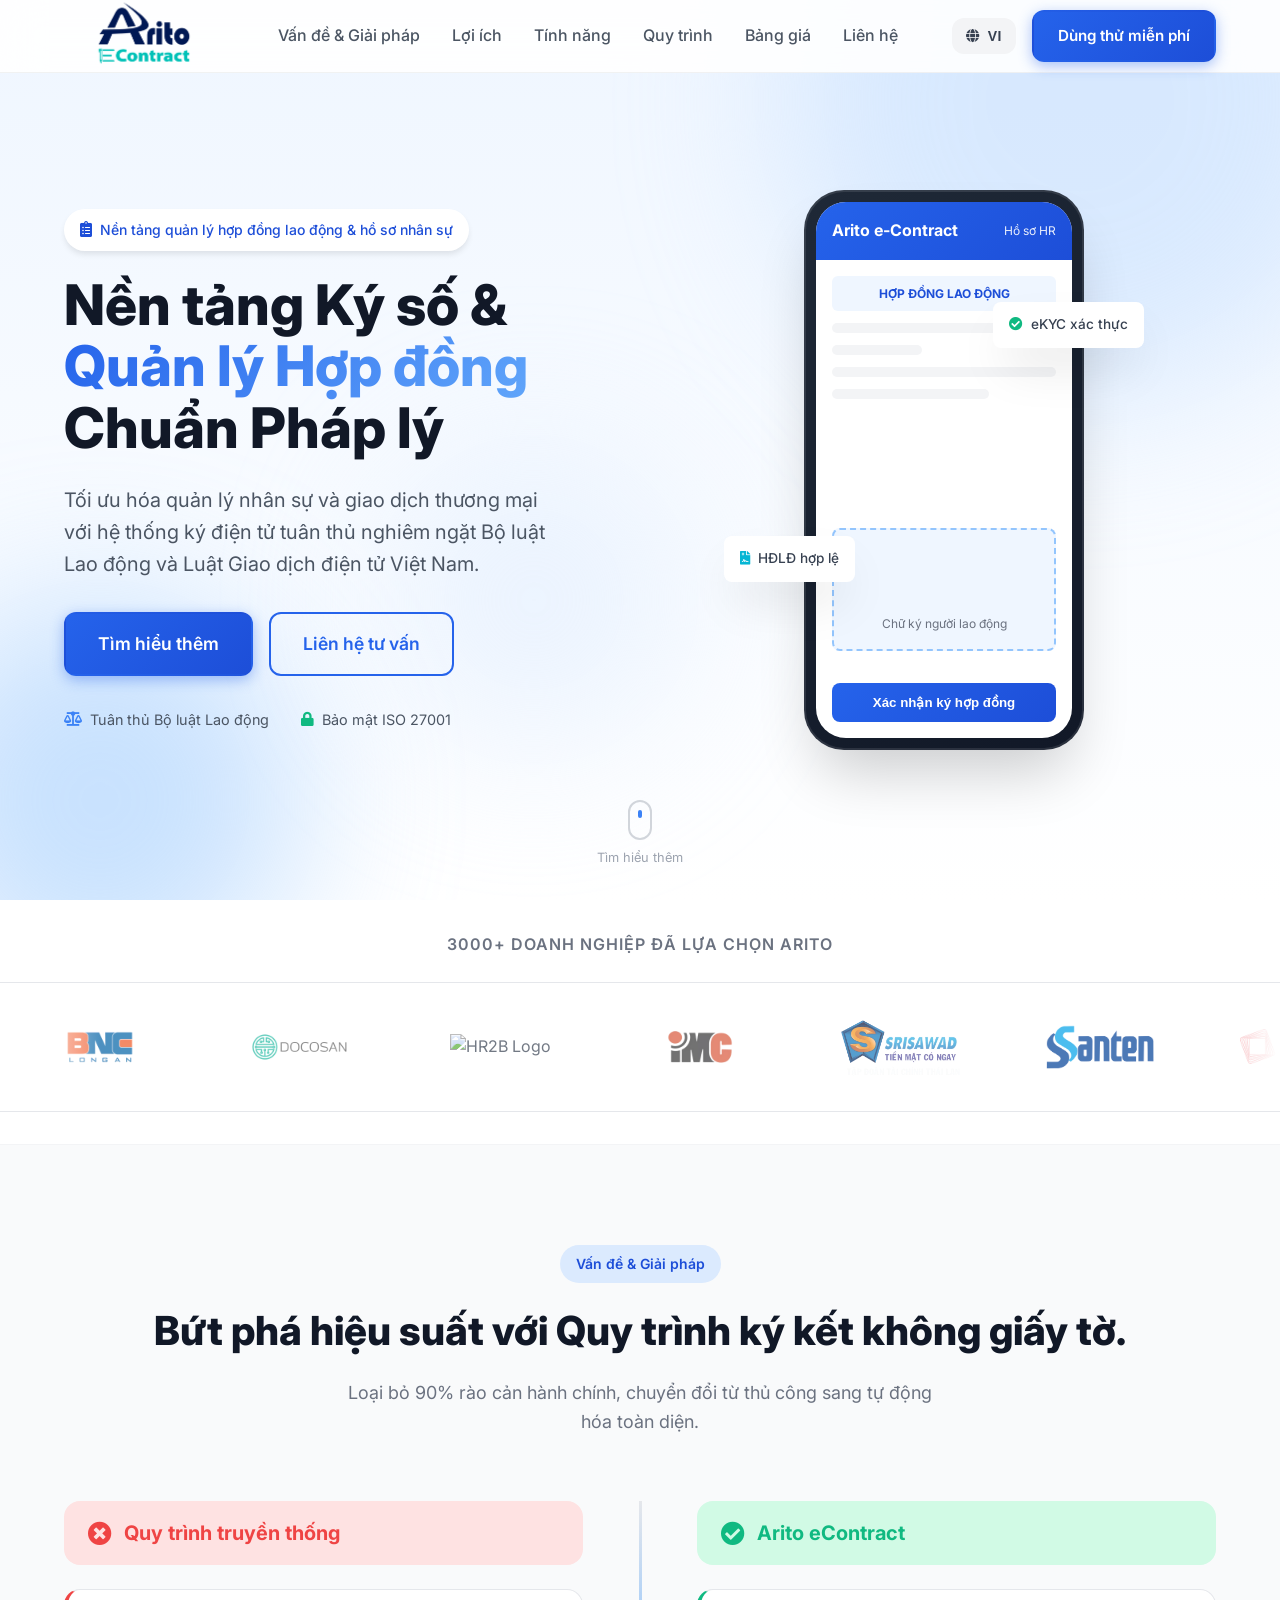
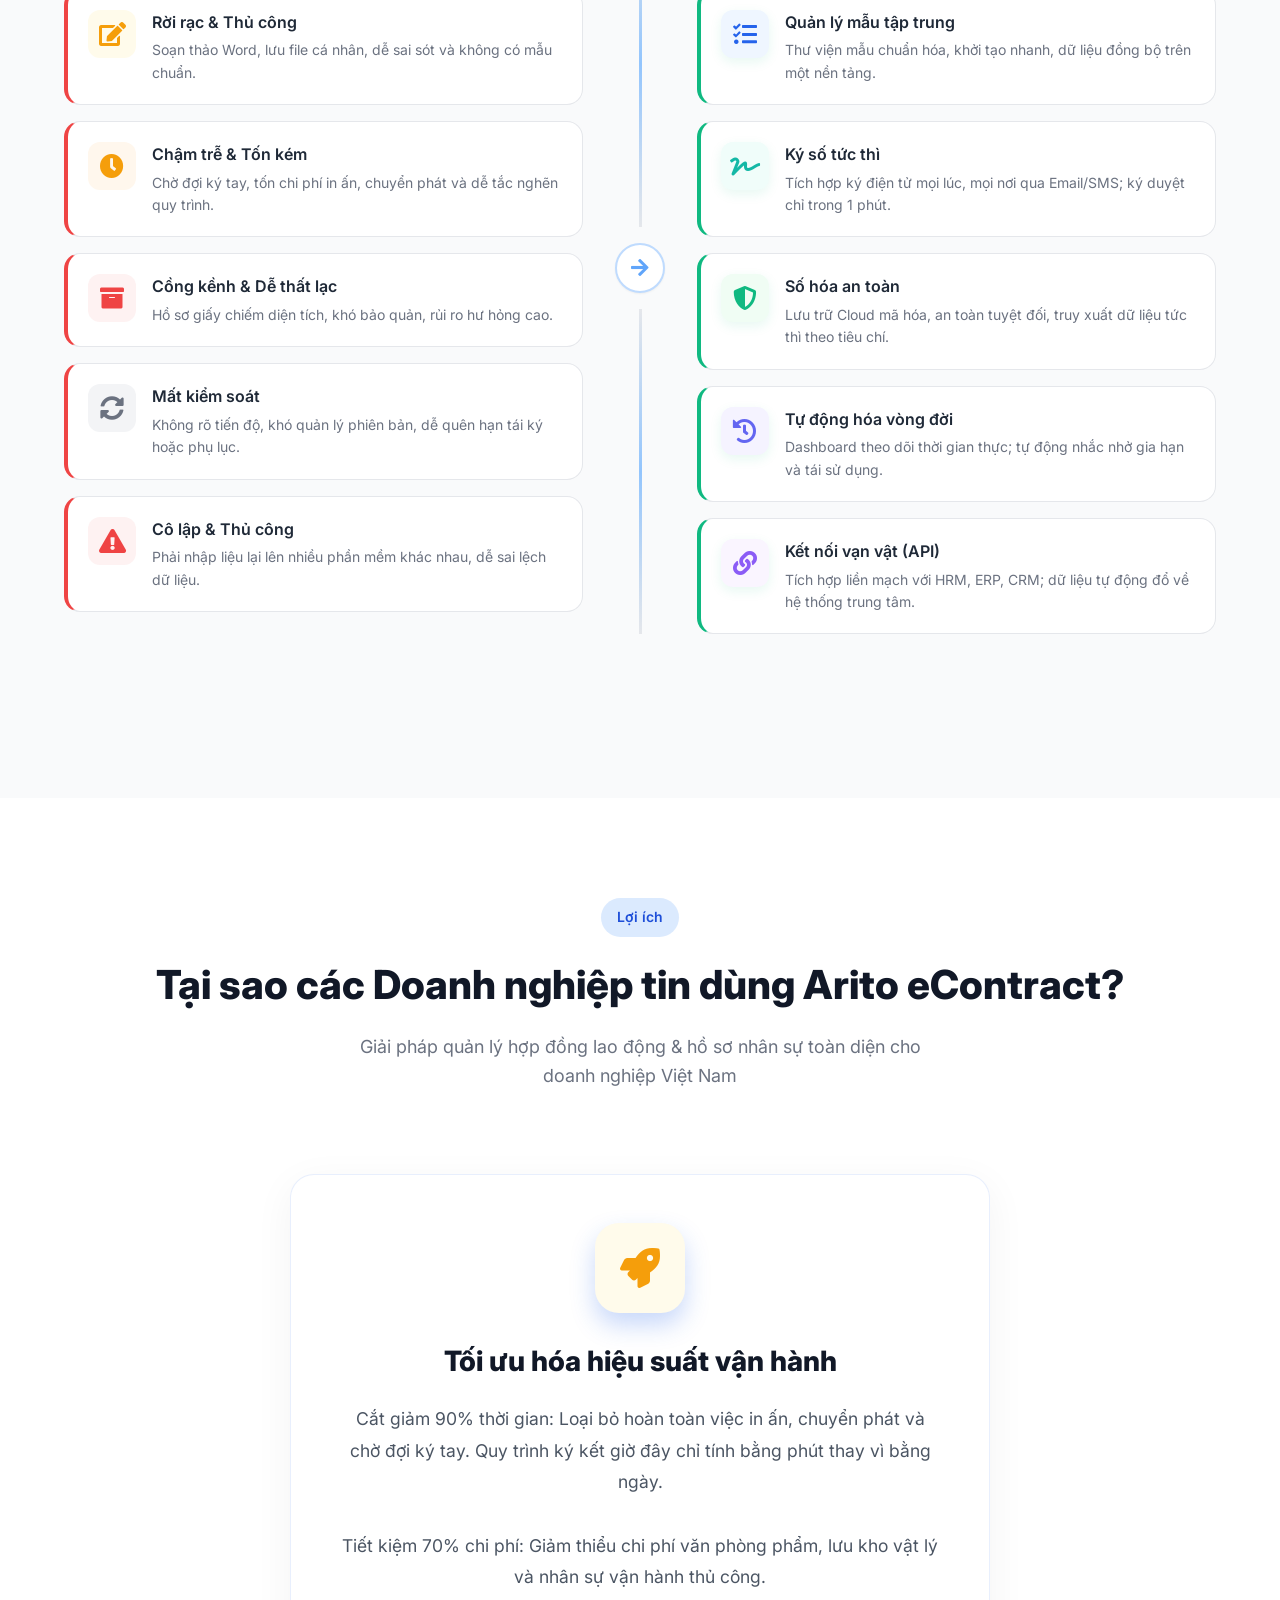
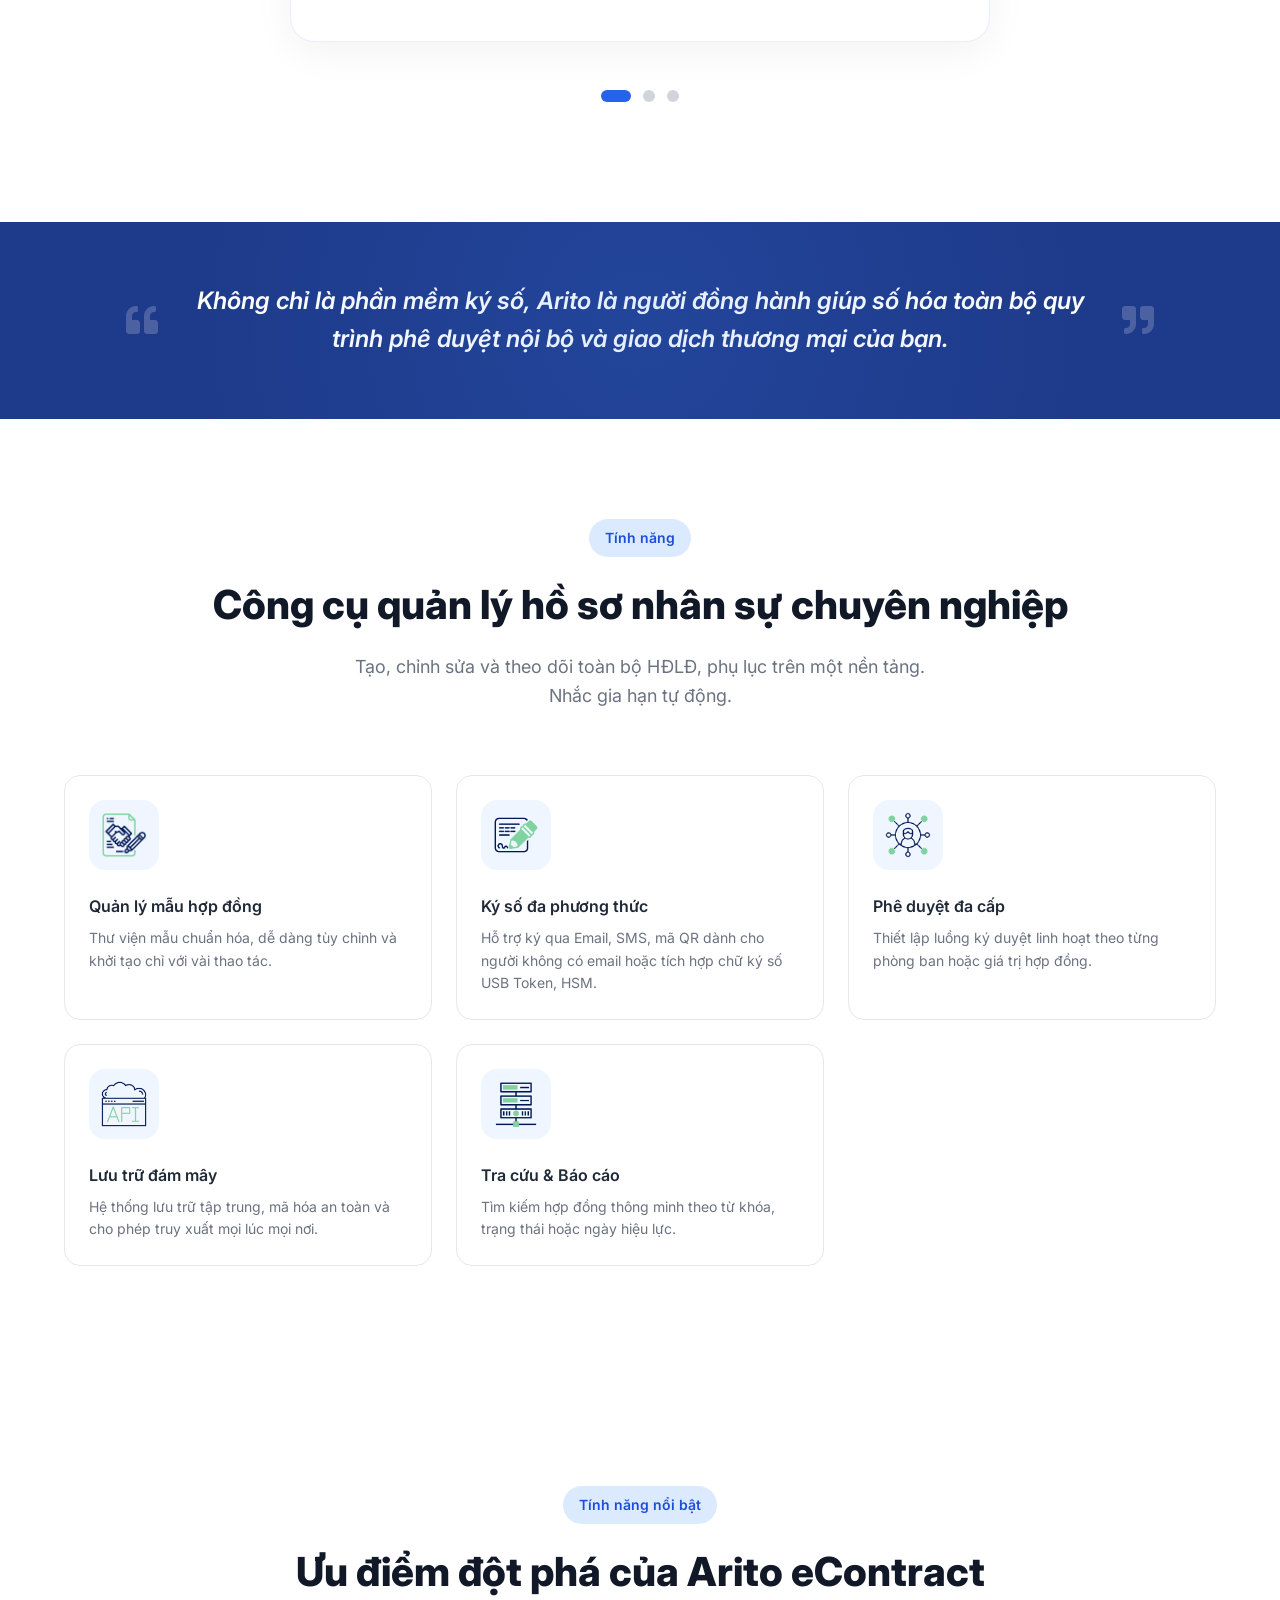
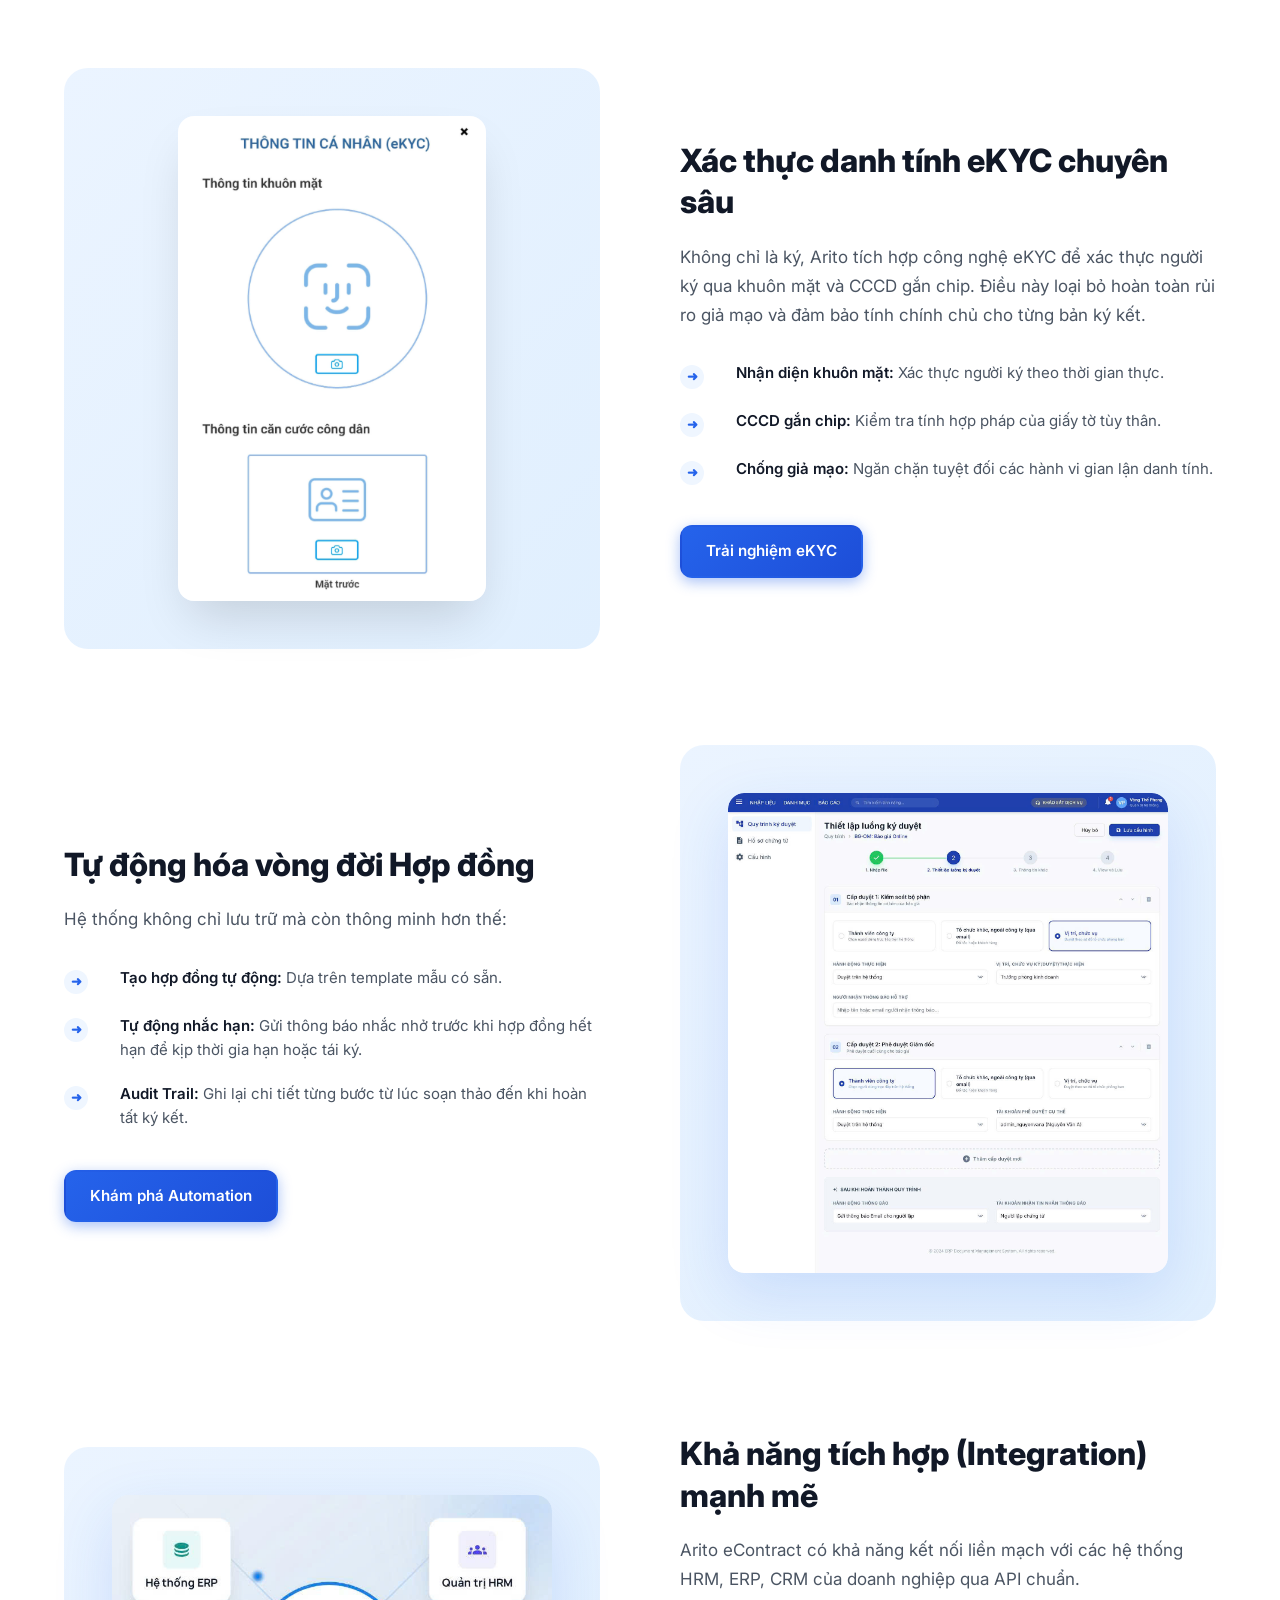
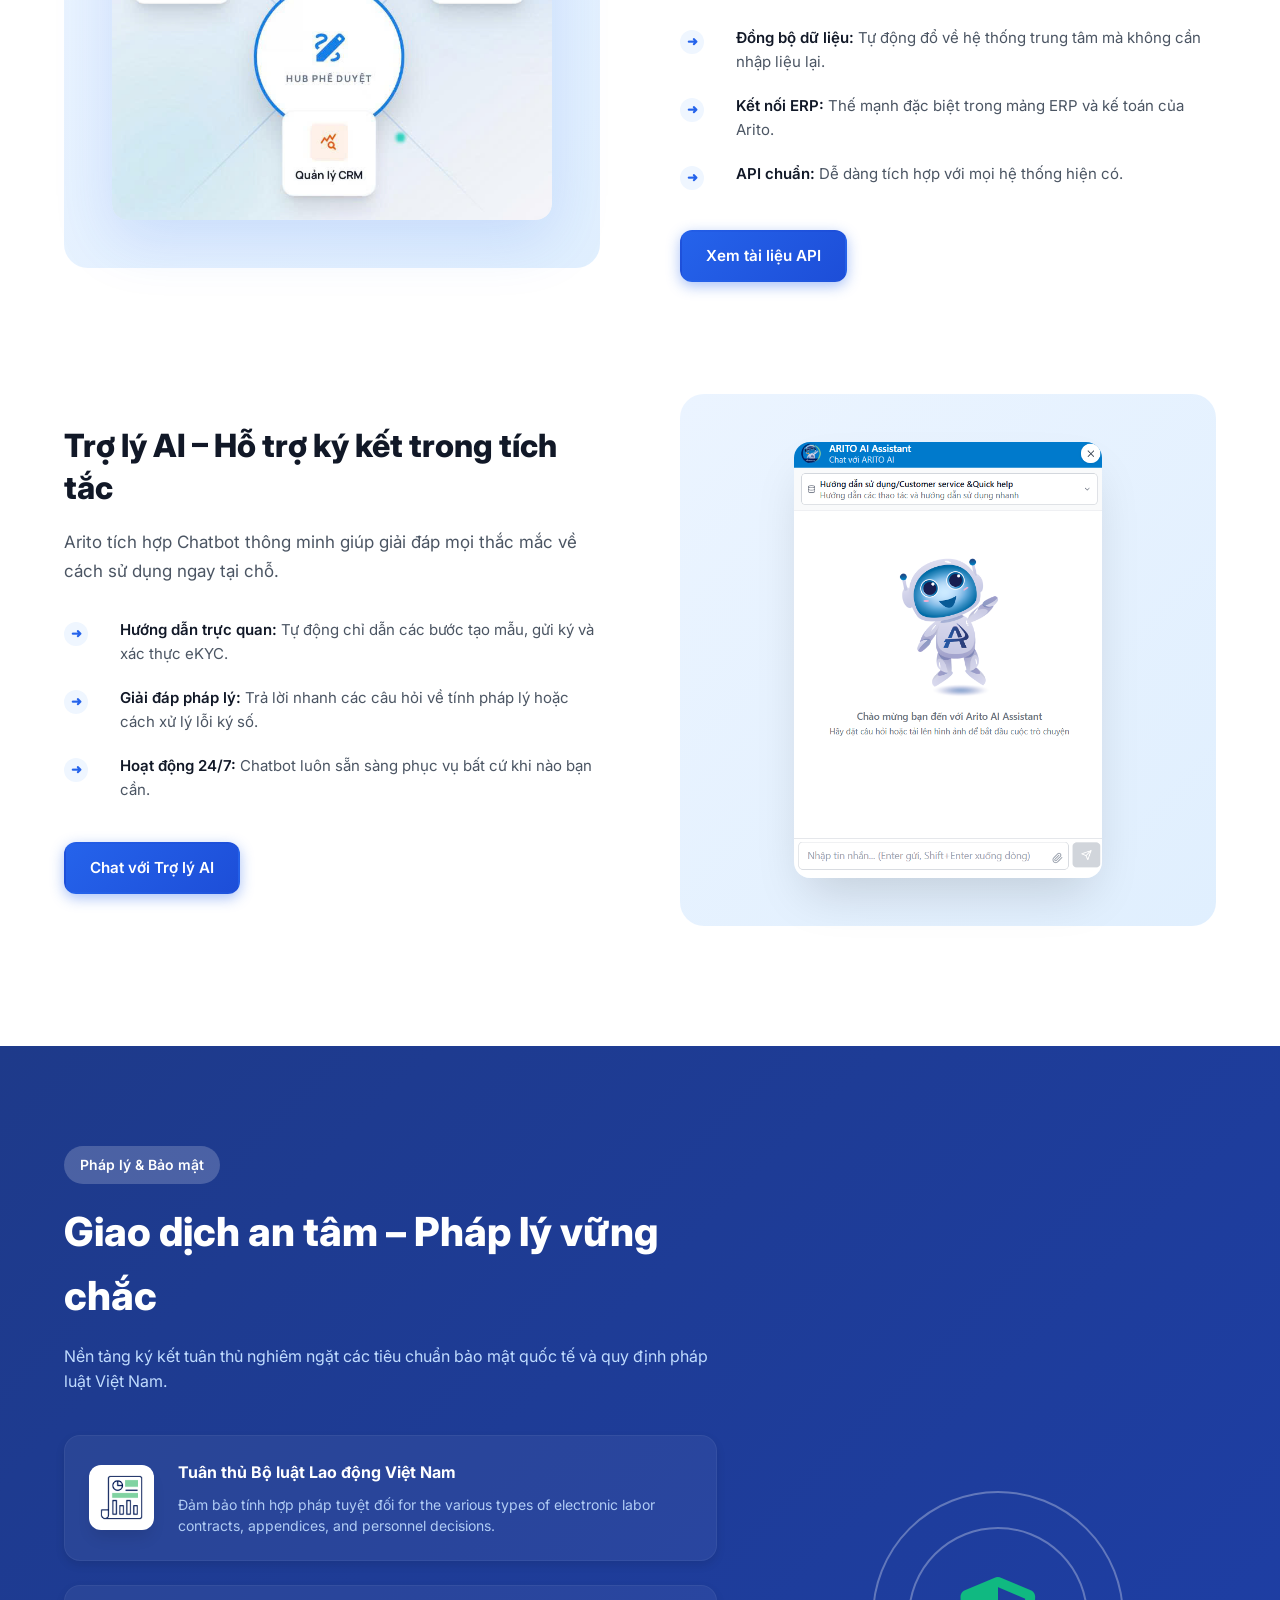
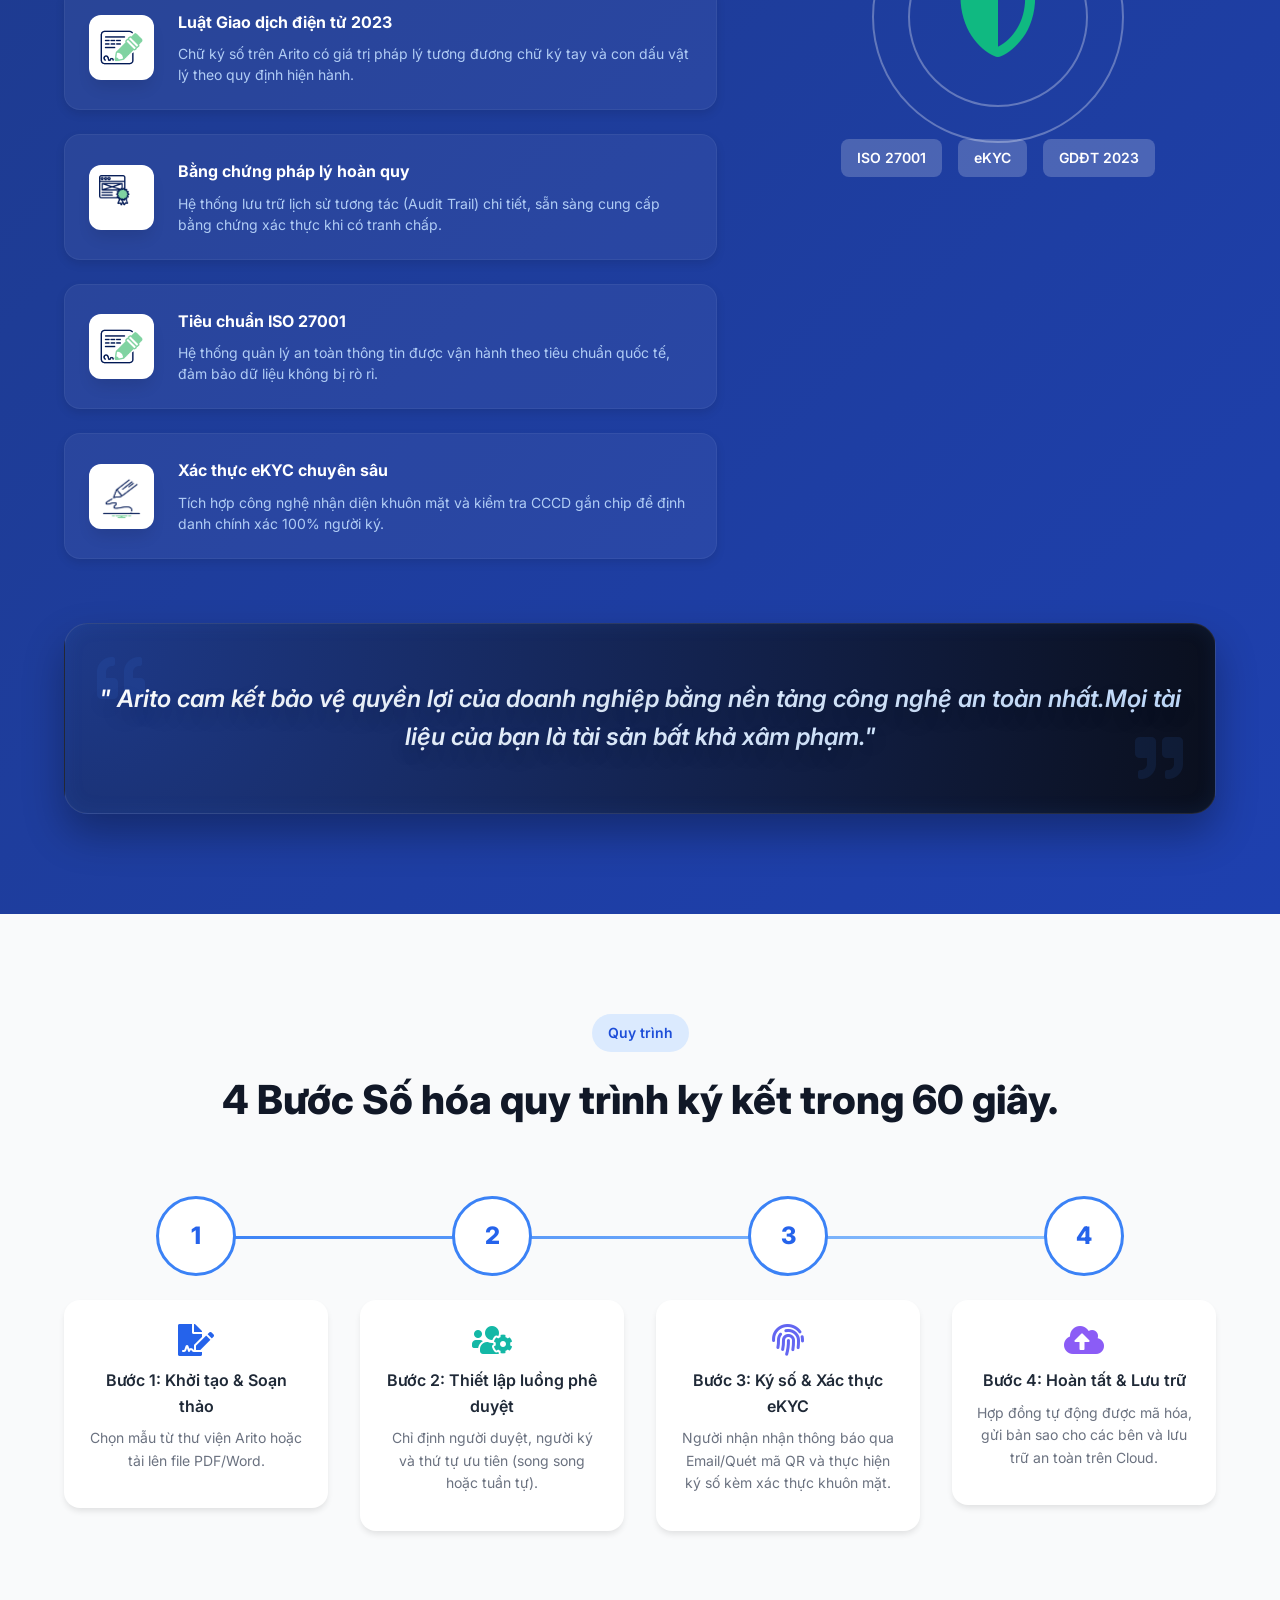
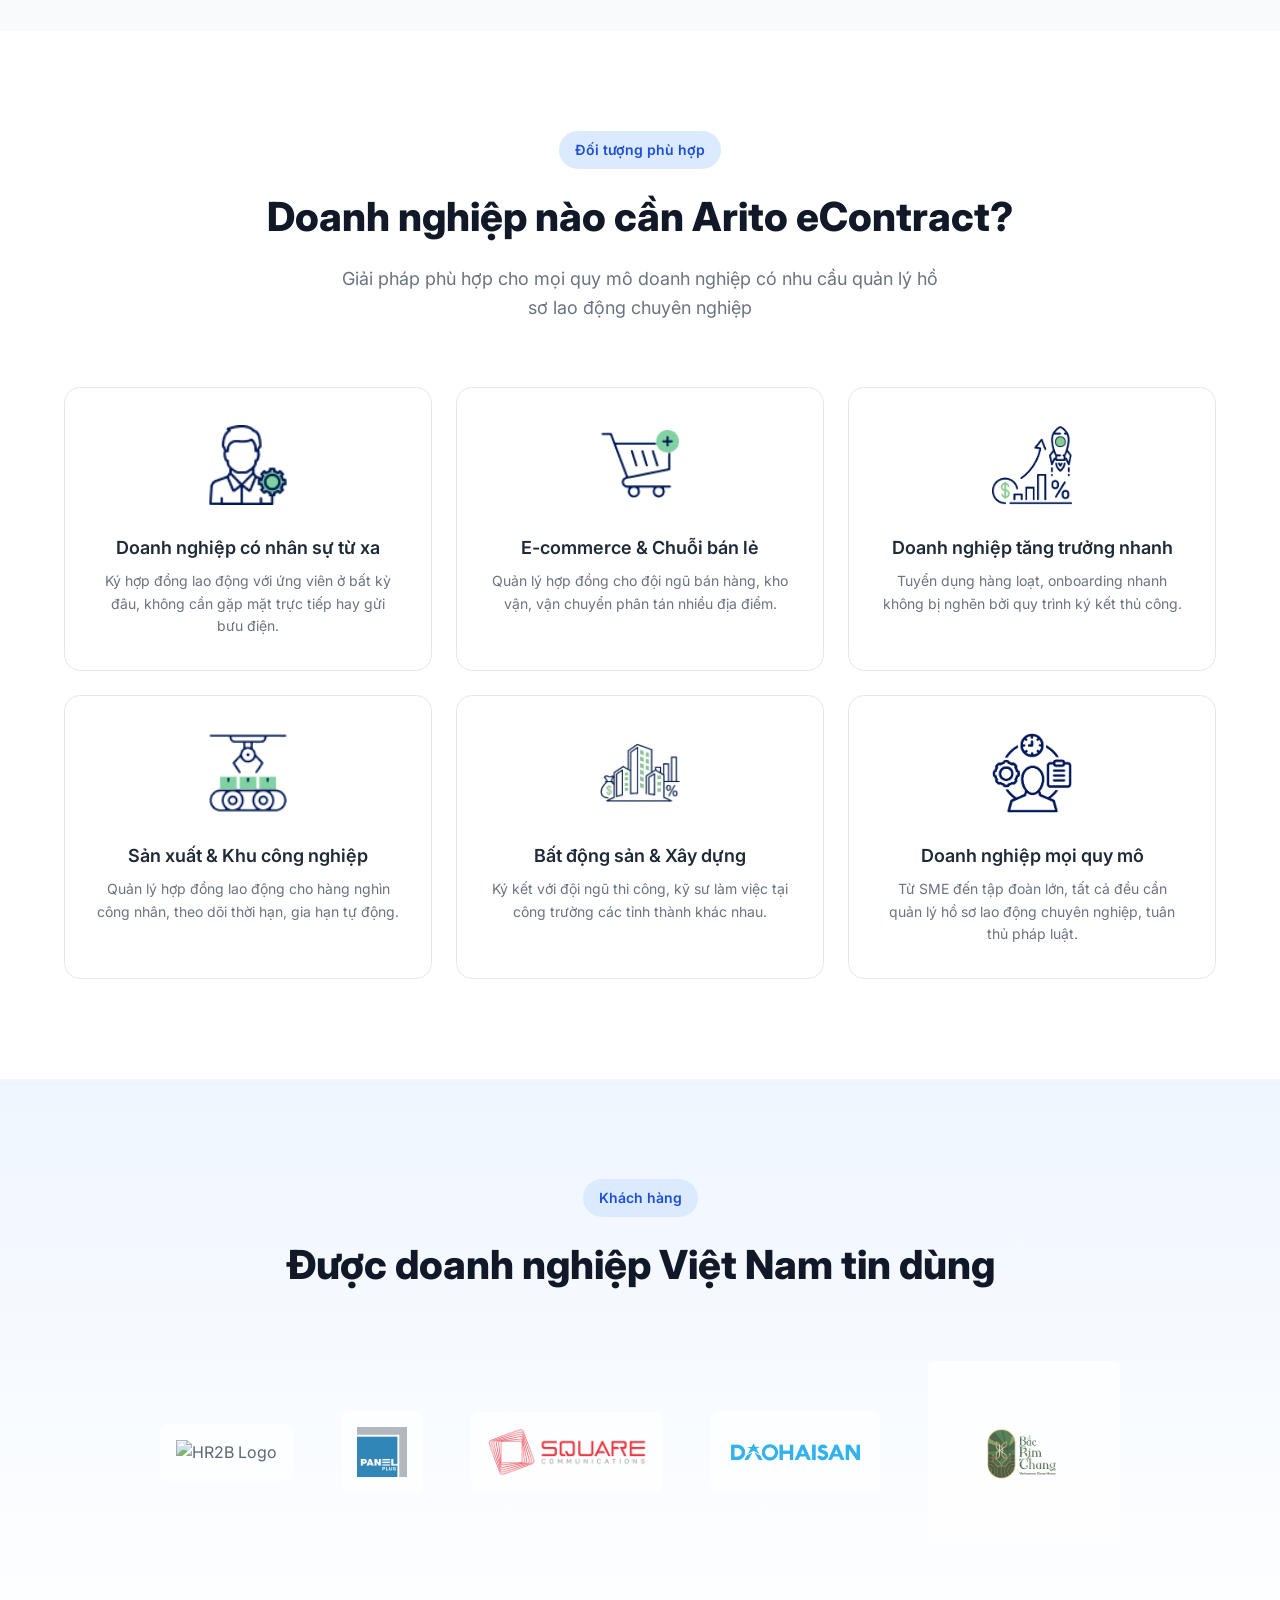
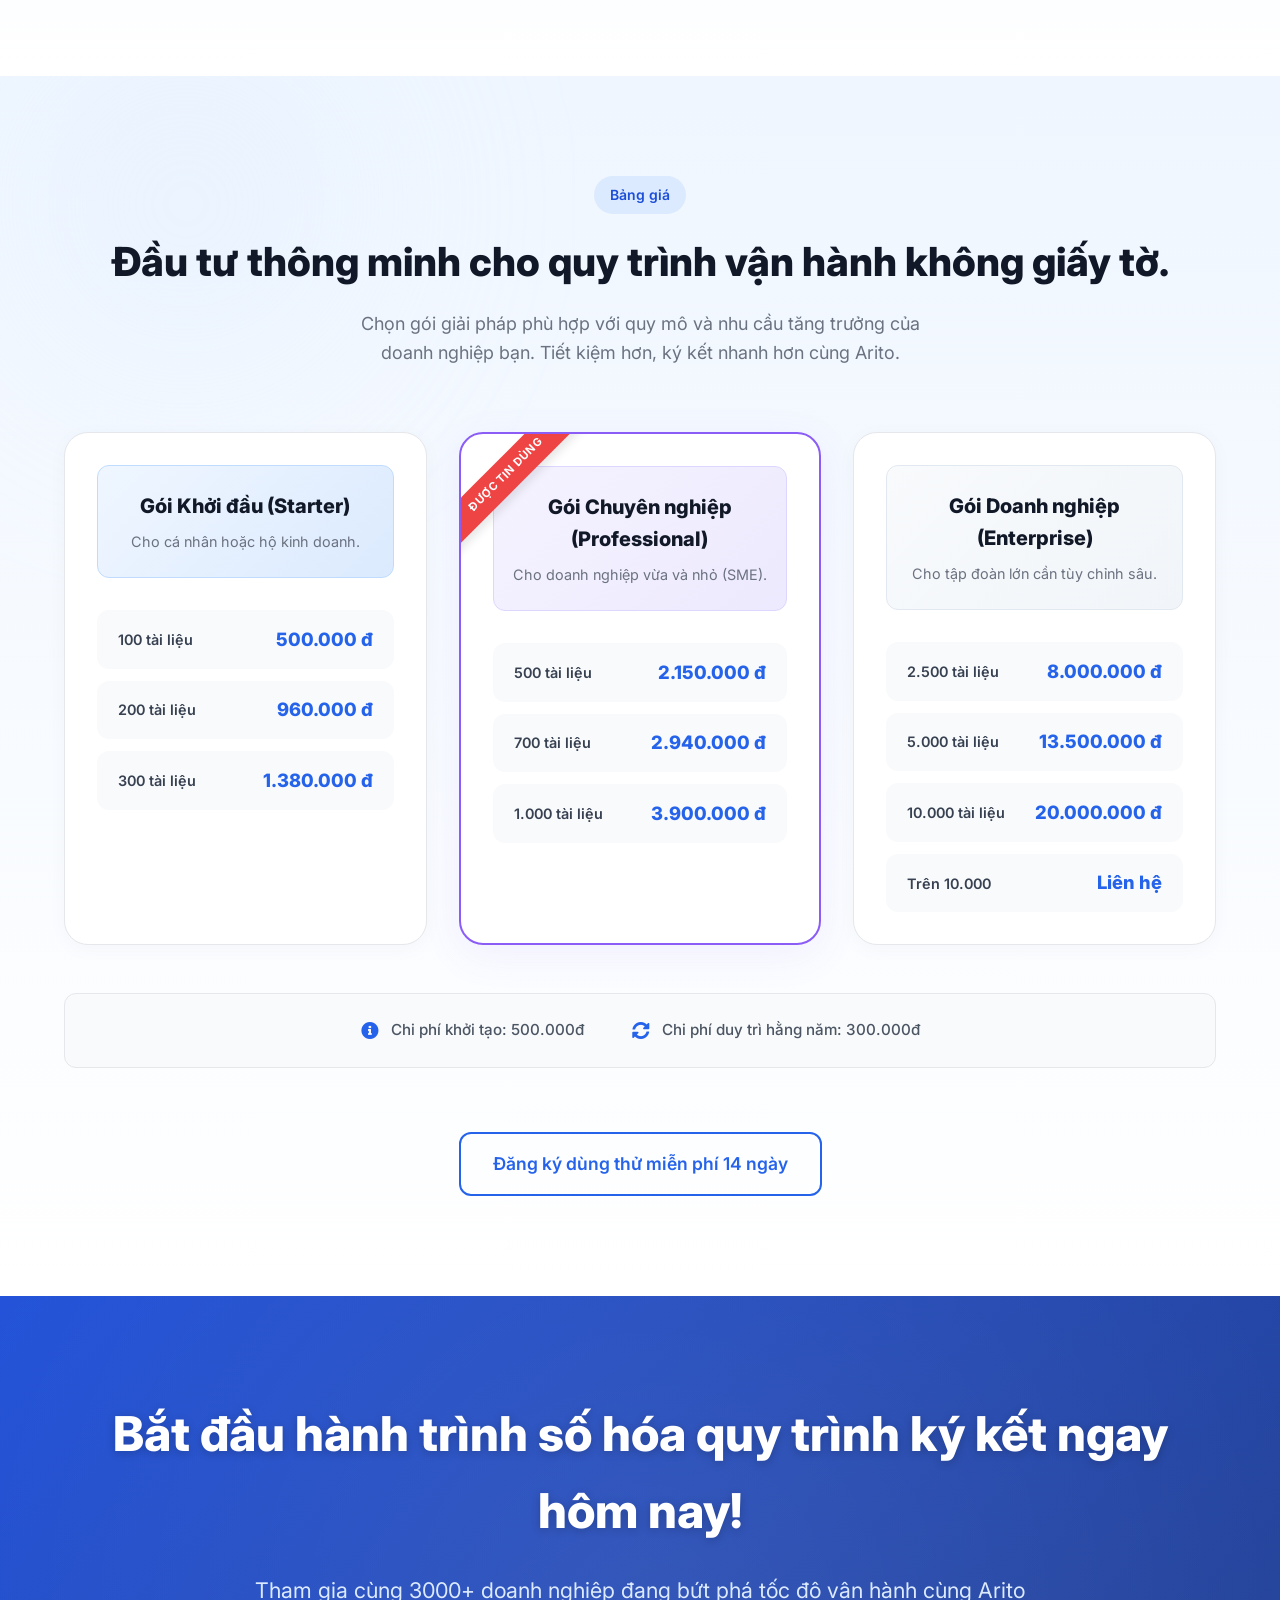
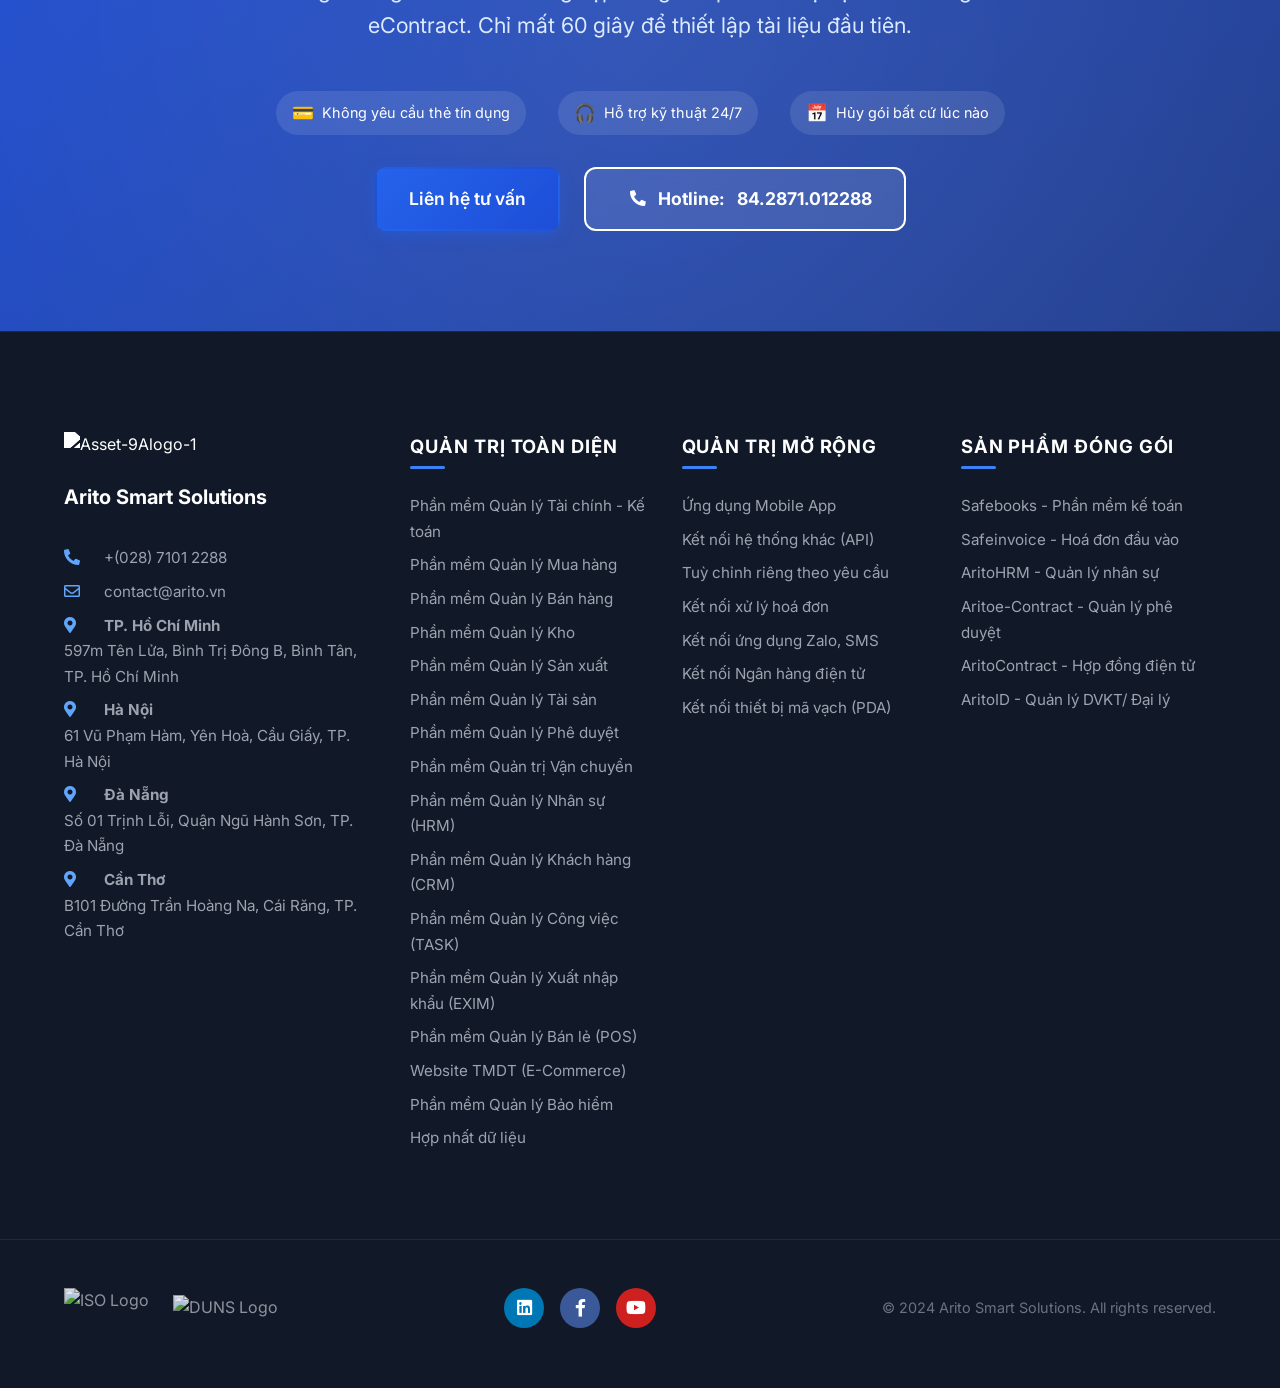
==== commit 6942bf9e: "fix 404 contact" ====
--- a/index.html
+++ b/index.html
@@ -899,7 +899,7 @@
       </div>
 
       <div class="pricing-trial-cta animate-on-scroll">
-        <button class="btn btn-outline btn-lg" data-i18n="pricing.trialCta">Đăng ký dùng thử miễn phí 14 ngày</button>
+        <a href="contact.html" class="btn btn-outline btn-lg" data-i18n="pricing.trialCta">Đăng ký dùng thử miễn phí 14 ngày</a>
       </div>
     </div>
   </section>
@@ -931,7 +931,7 @@
           </div>
 
           <div class="cta-buttons">
-            <a href="#contact" class="btn btn-primary btn-lg" data-i18n="finalCta.ctaPrimary">Liên hệ tư vấn</a>
+            <a href="contact.html" class="btn btn-primary btn-lg" data-i18n="finalCta.ctaPrimary">Liên hệ tư vấn</a>
             <a href="tel:84907479288" class="btn btn-outline btn-lg cta-hotline">
               <i class="fas fa-phone-alt"></i> <span data-i18n="finalCta.hotlineLabel">Hotline:</span> <span
                 data-i18n="finalCta.hotline">84.907.479.288</span>
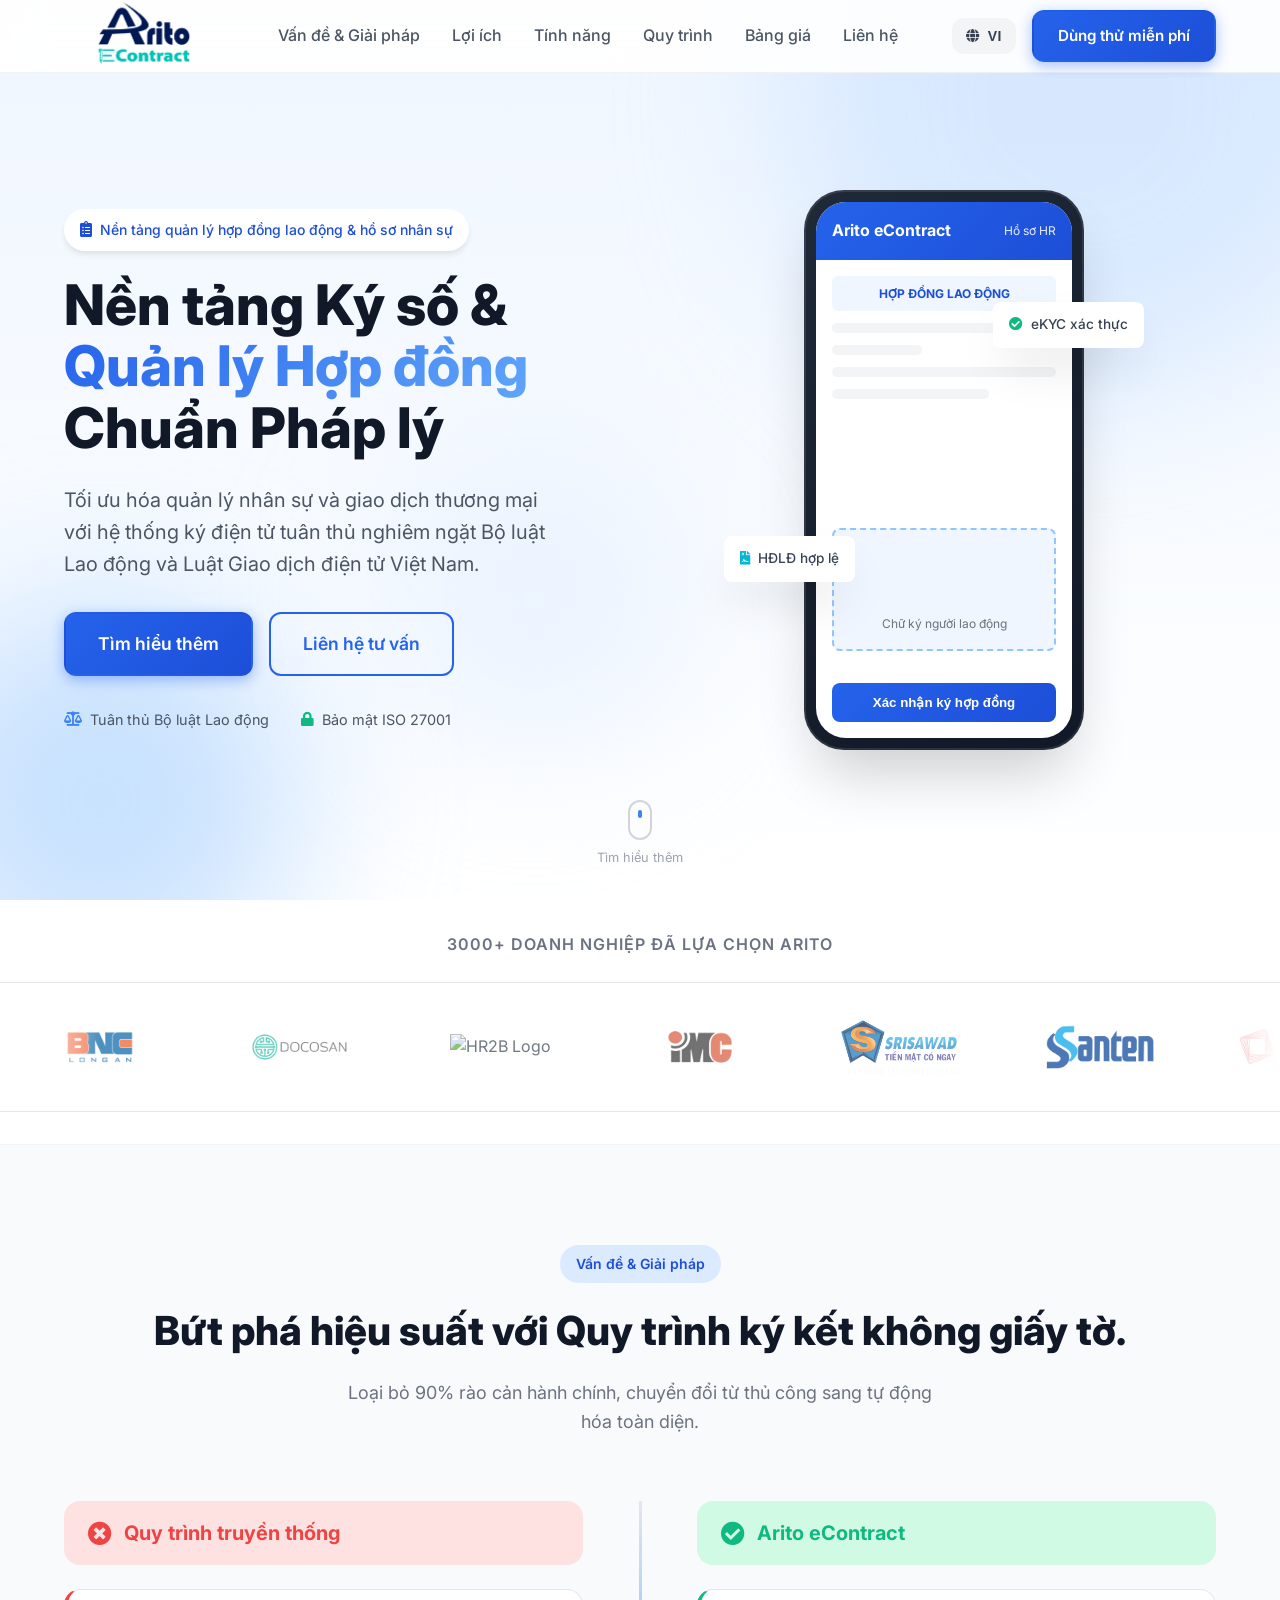
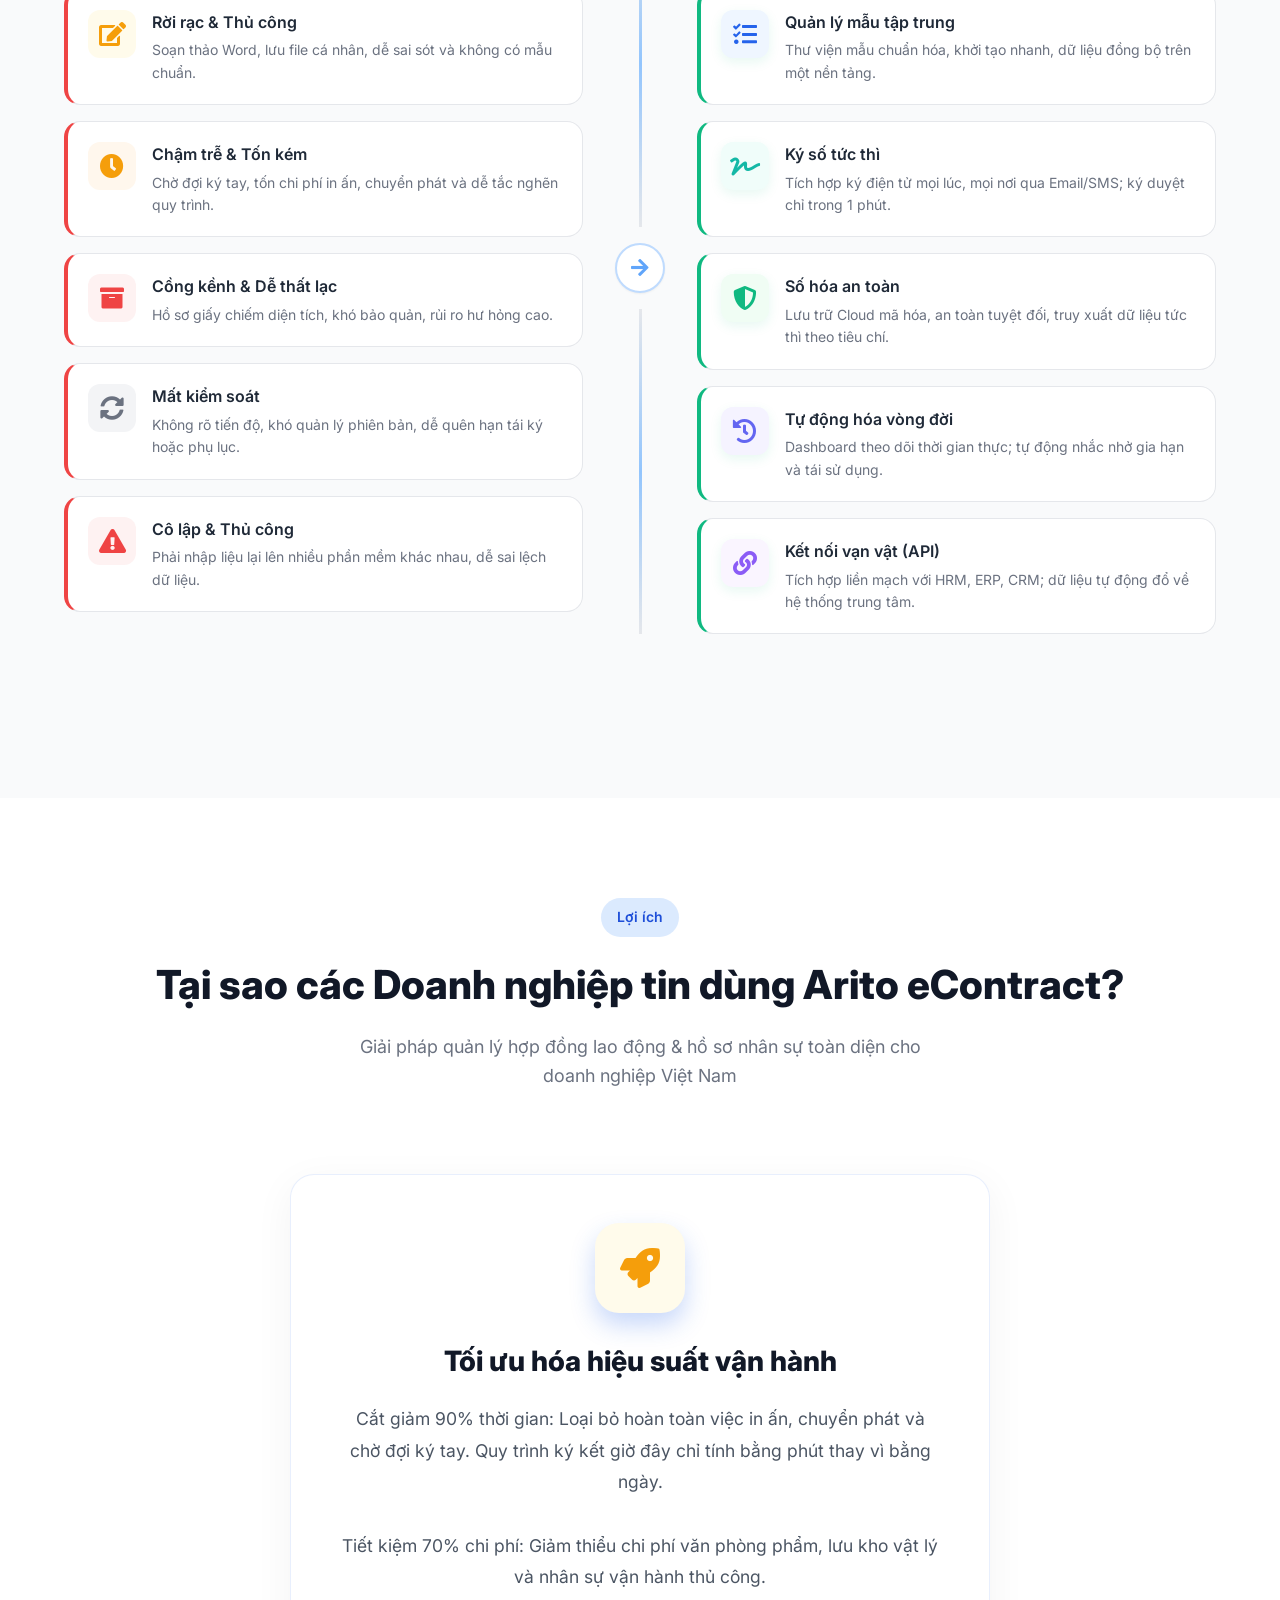
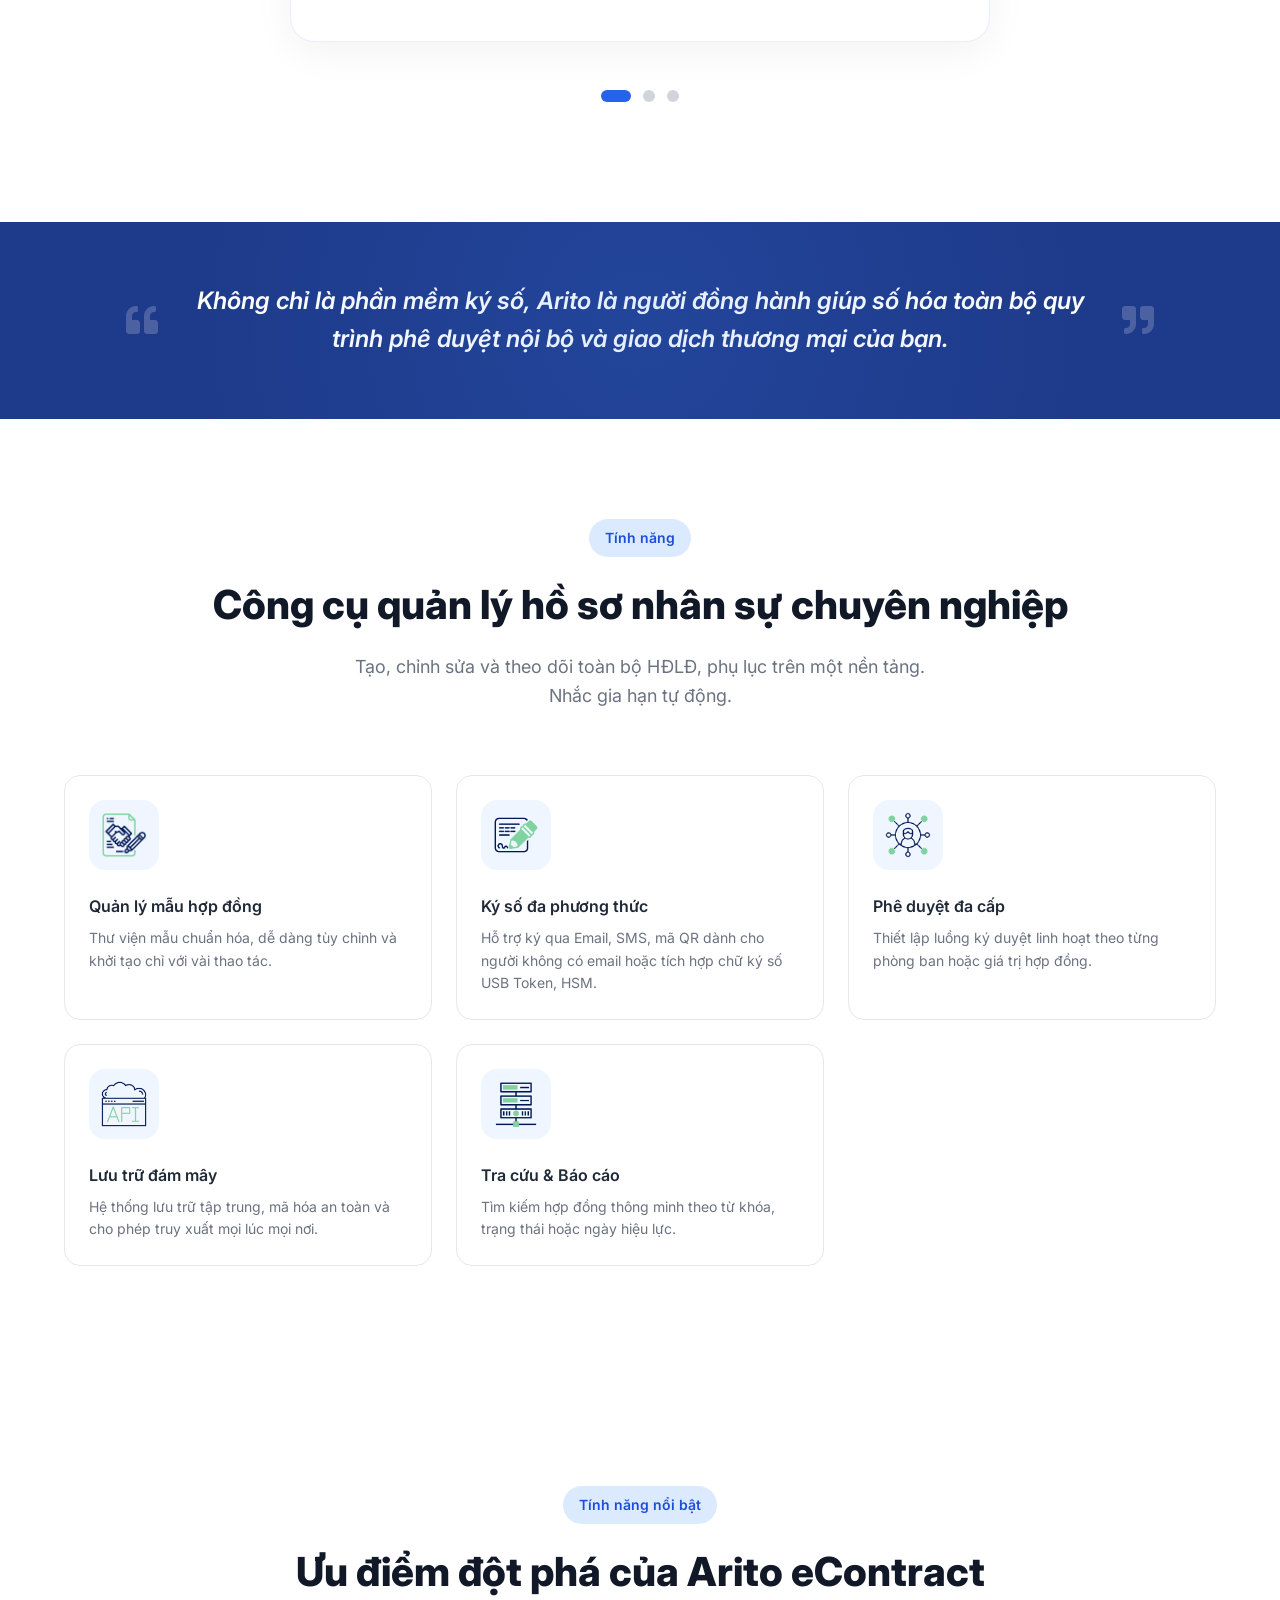
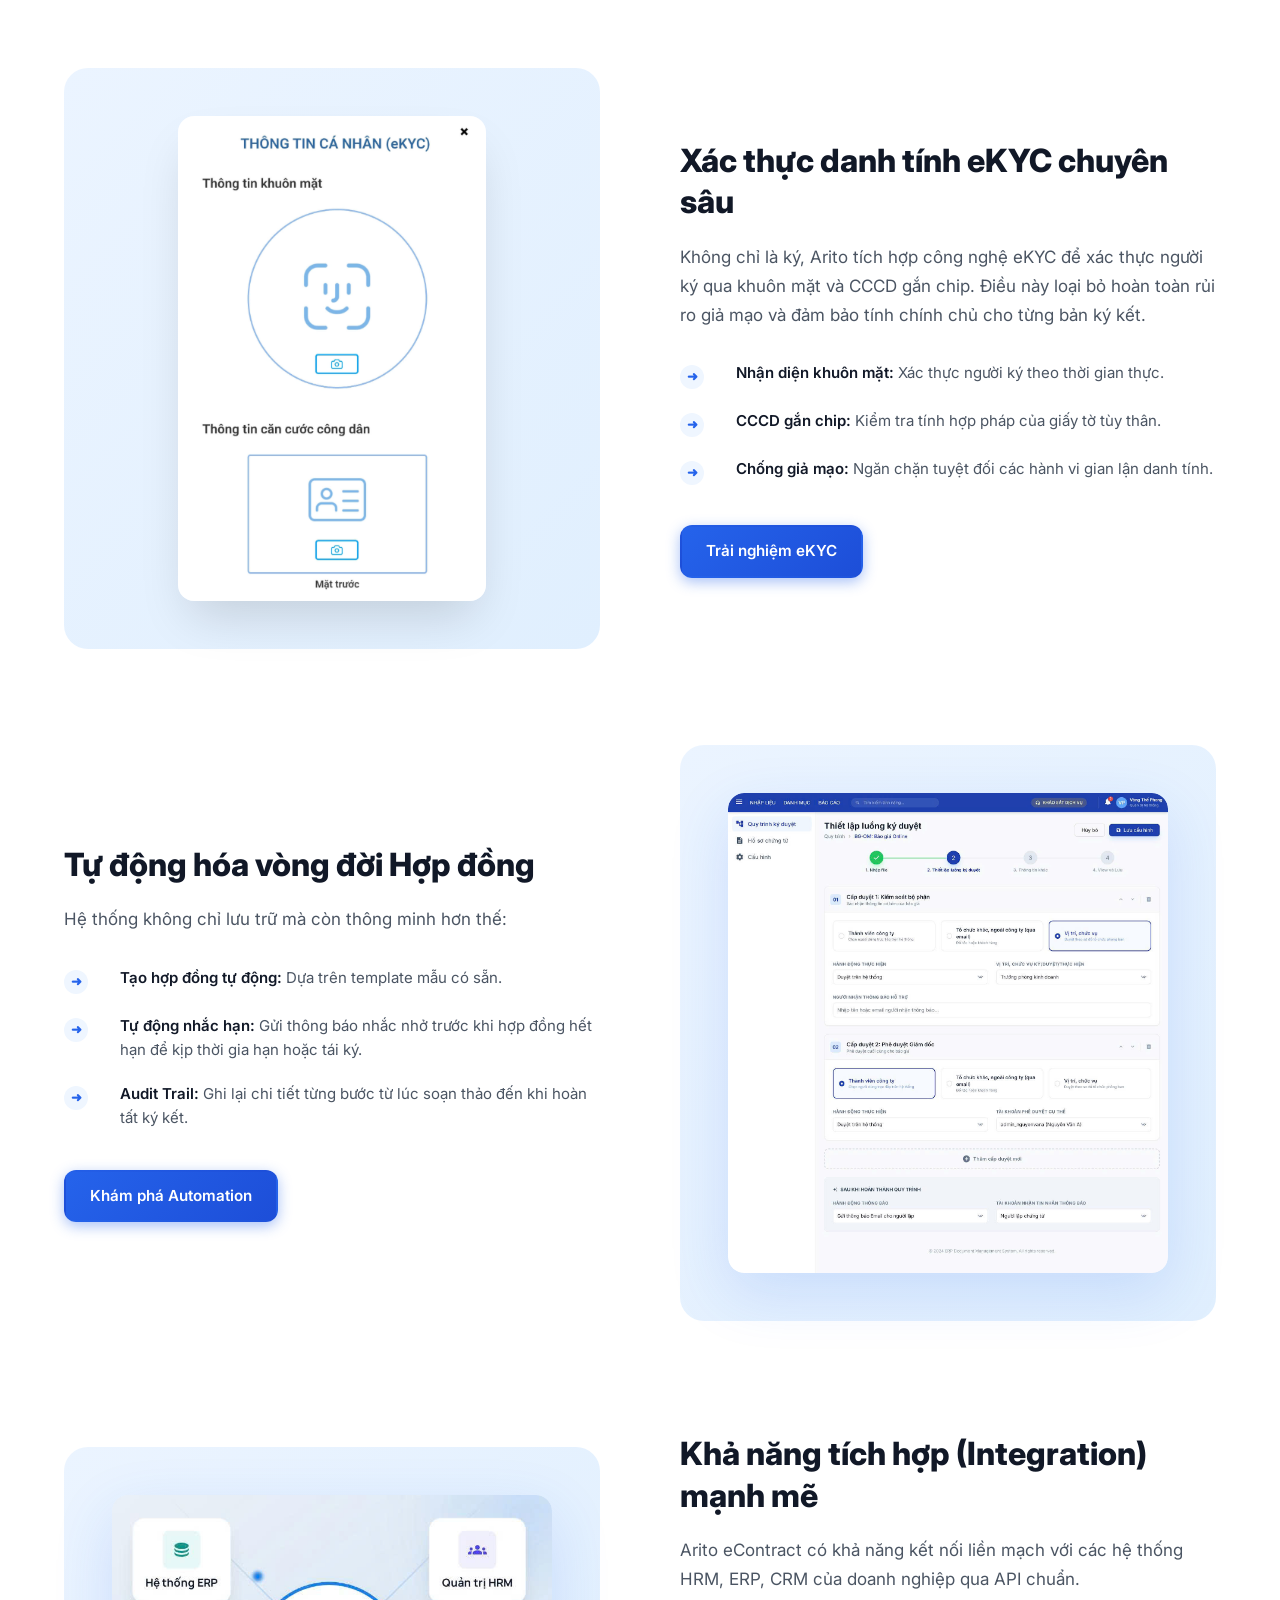
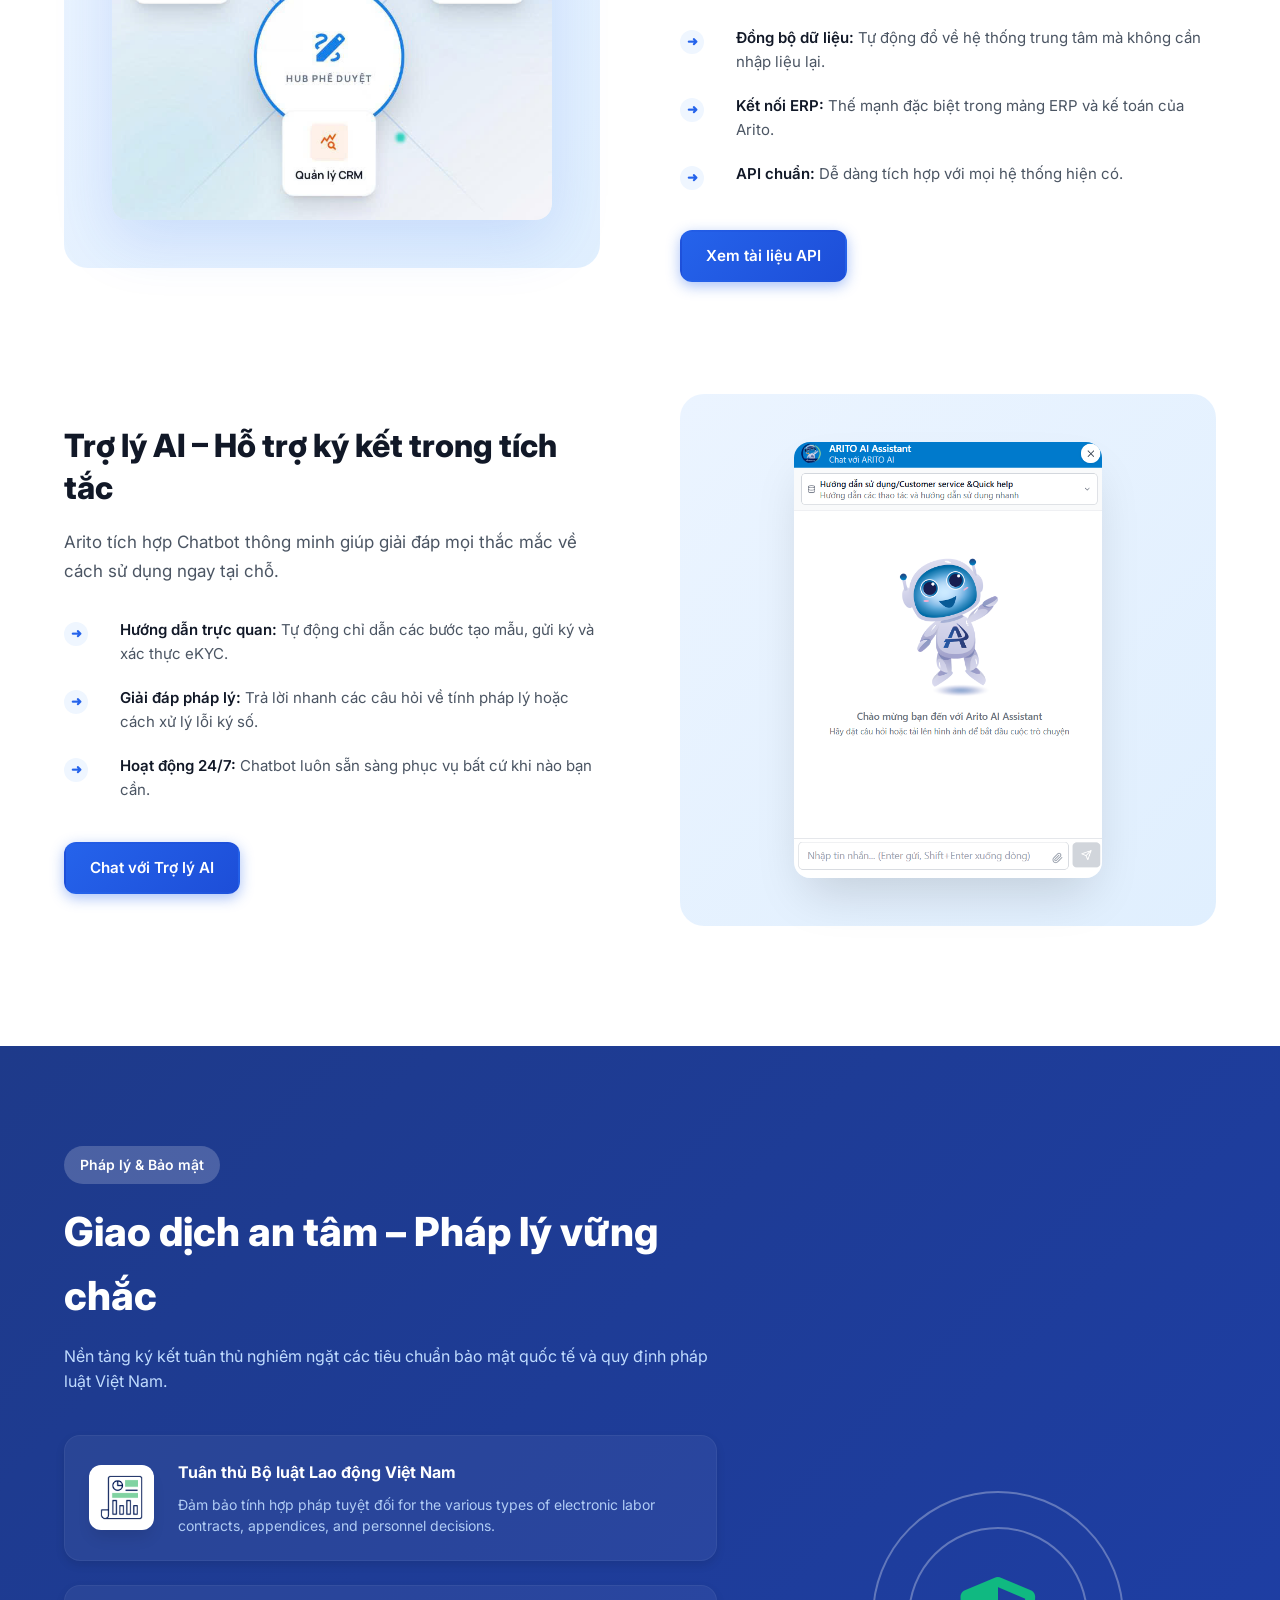
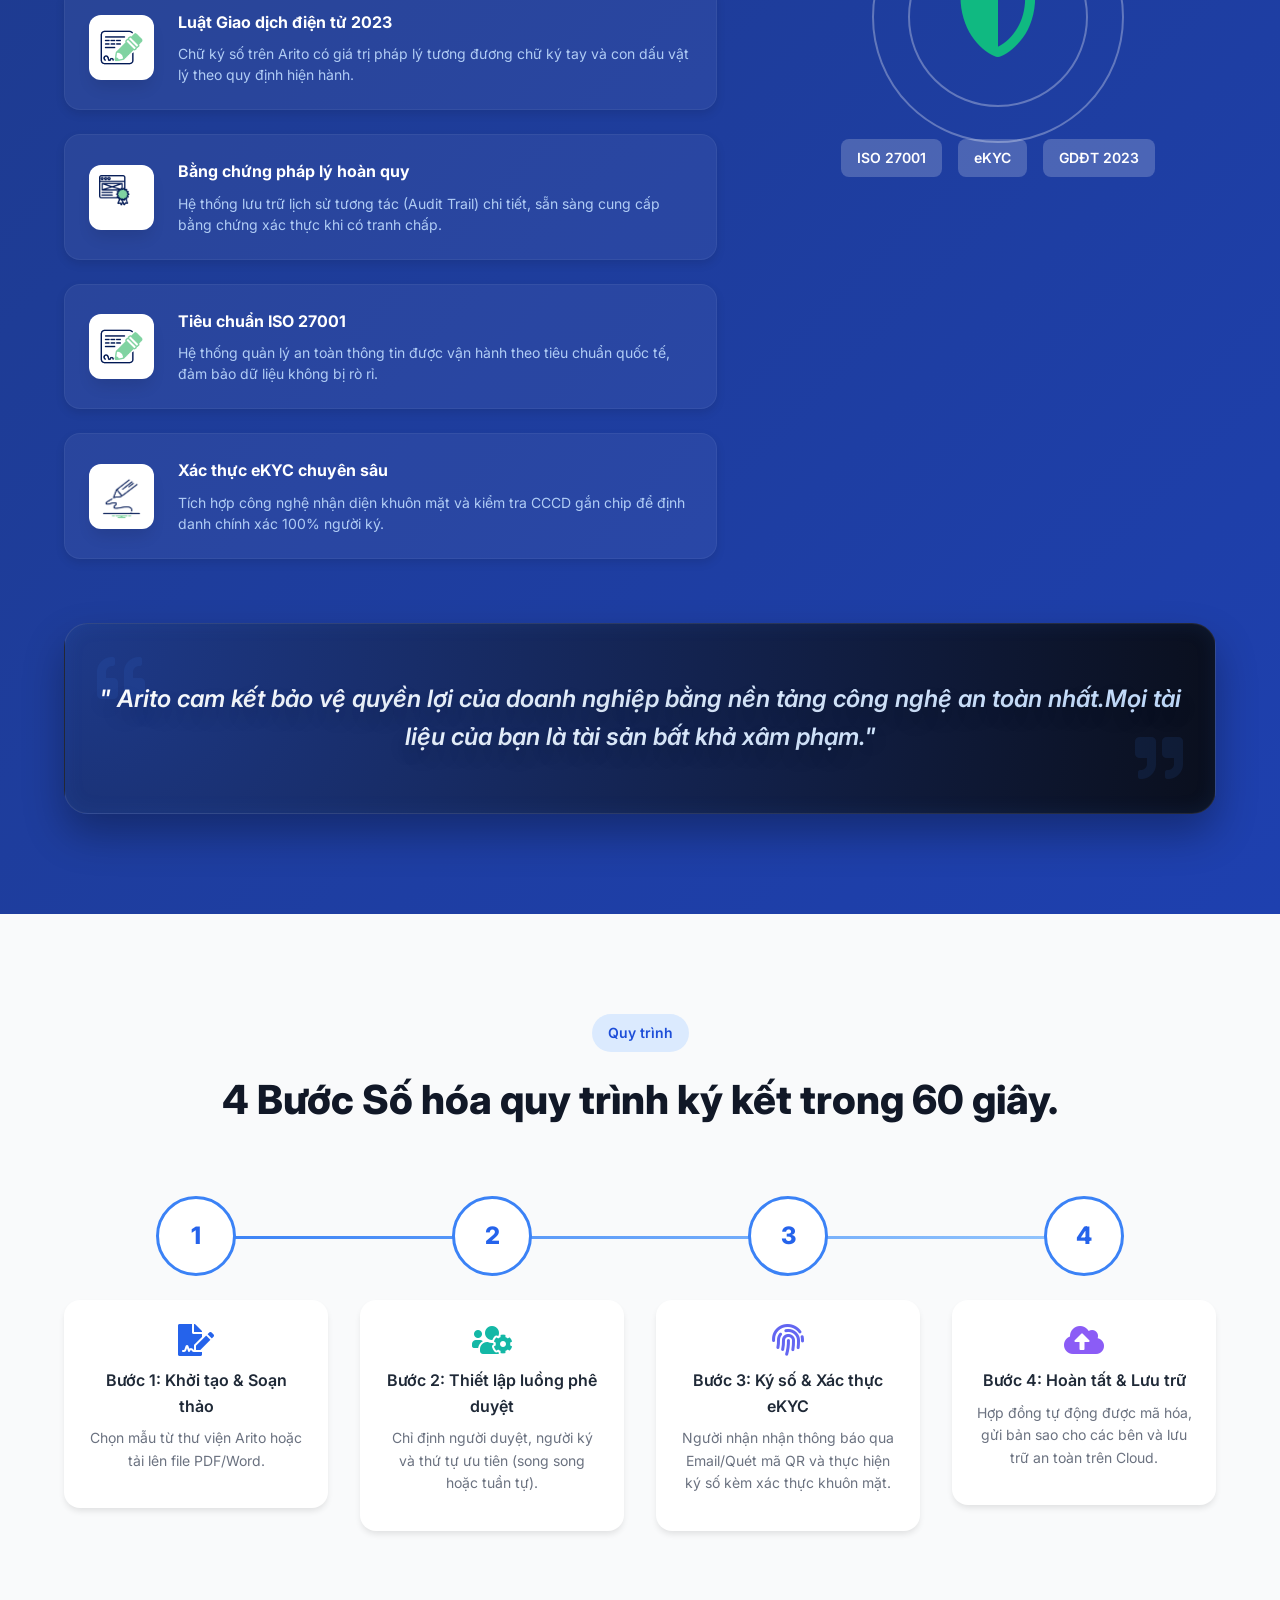
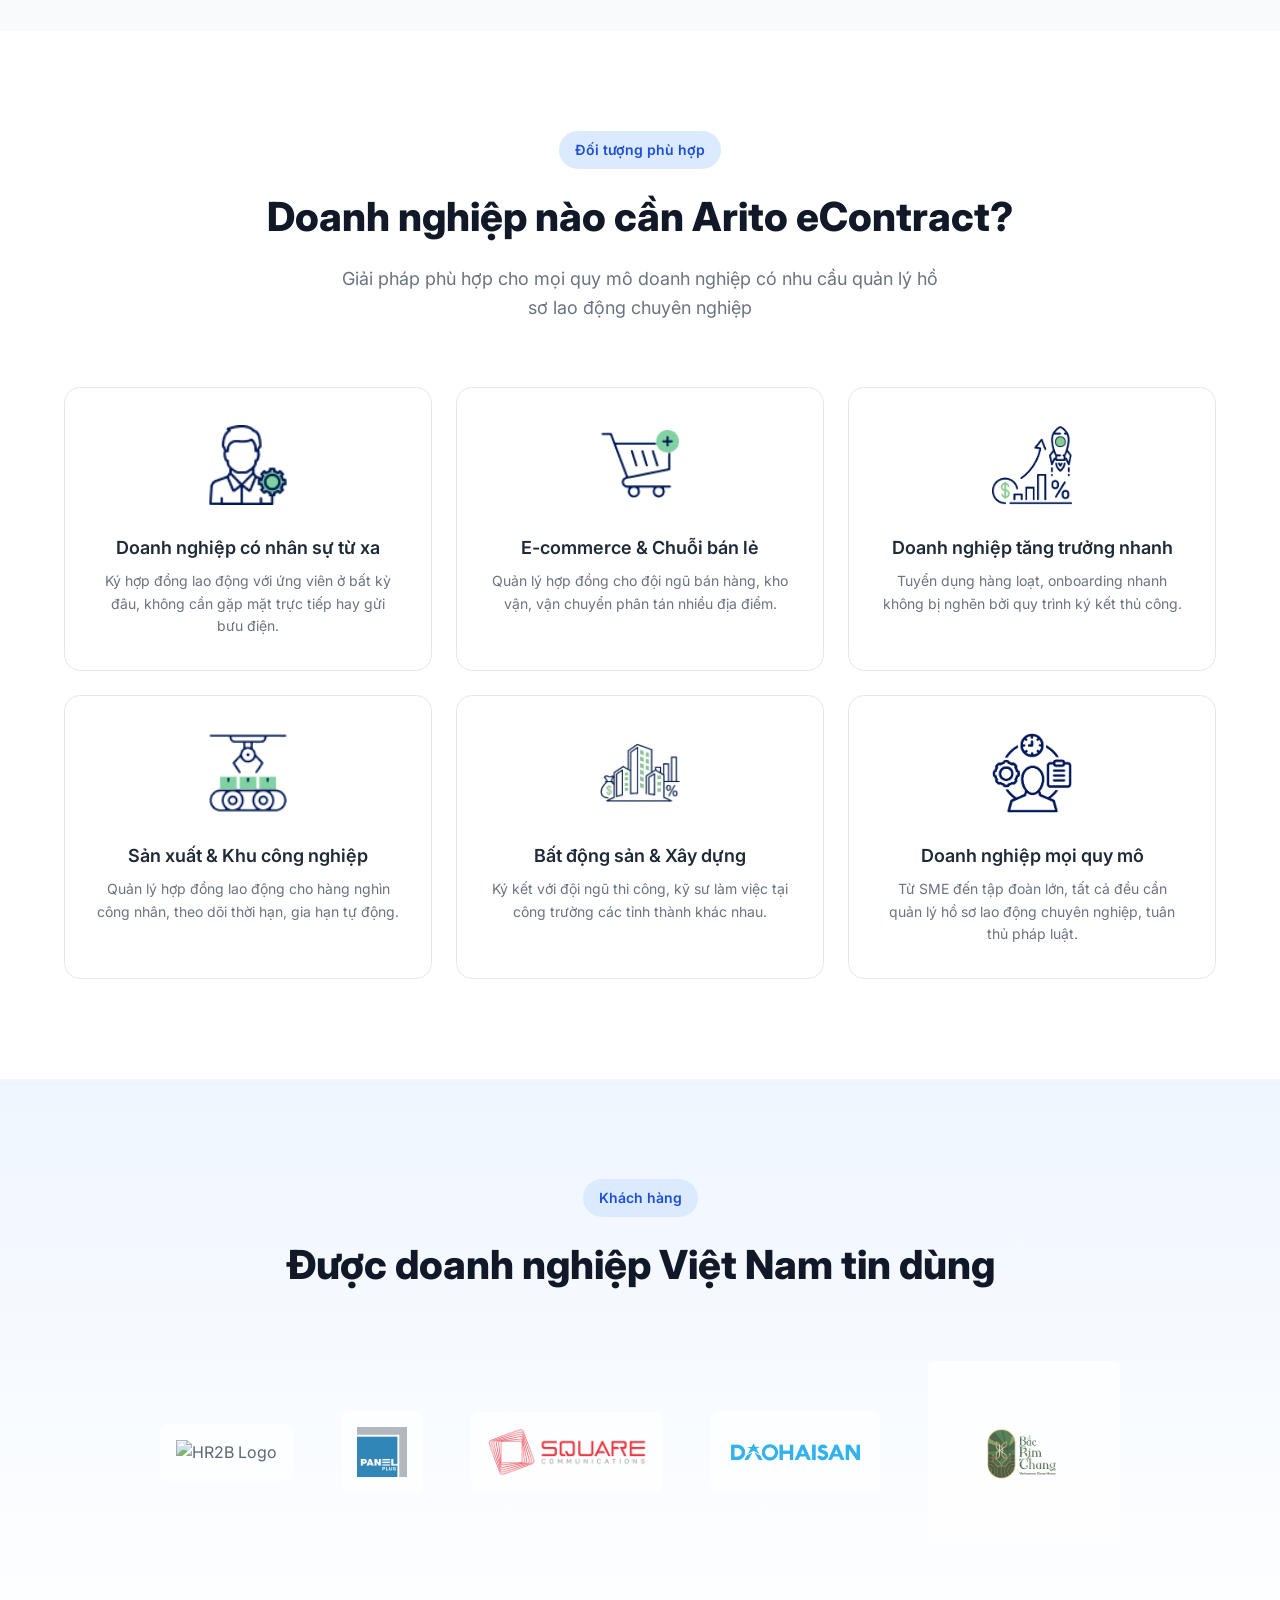
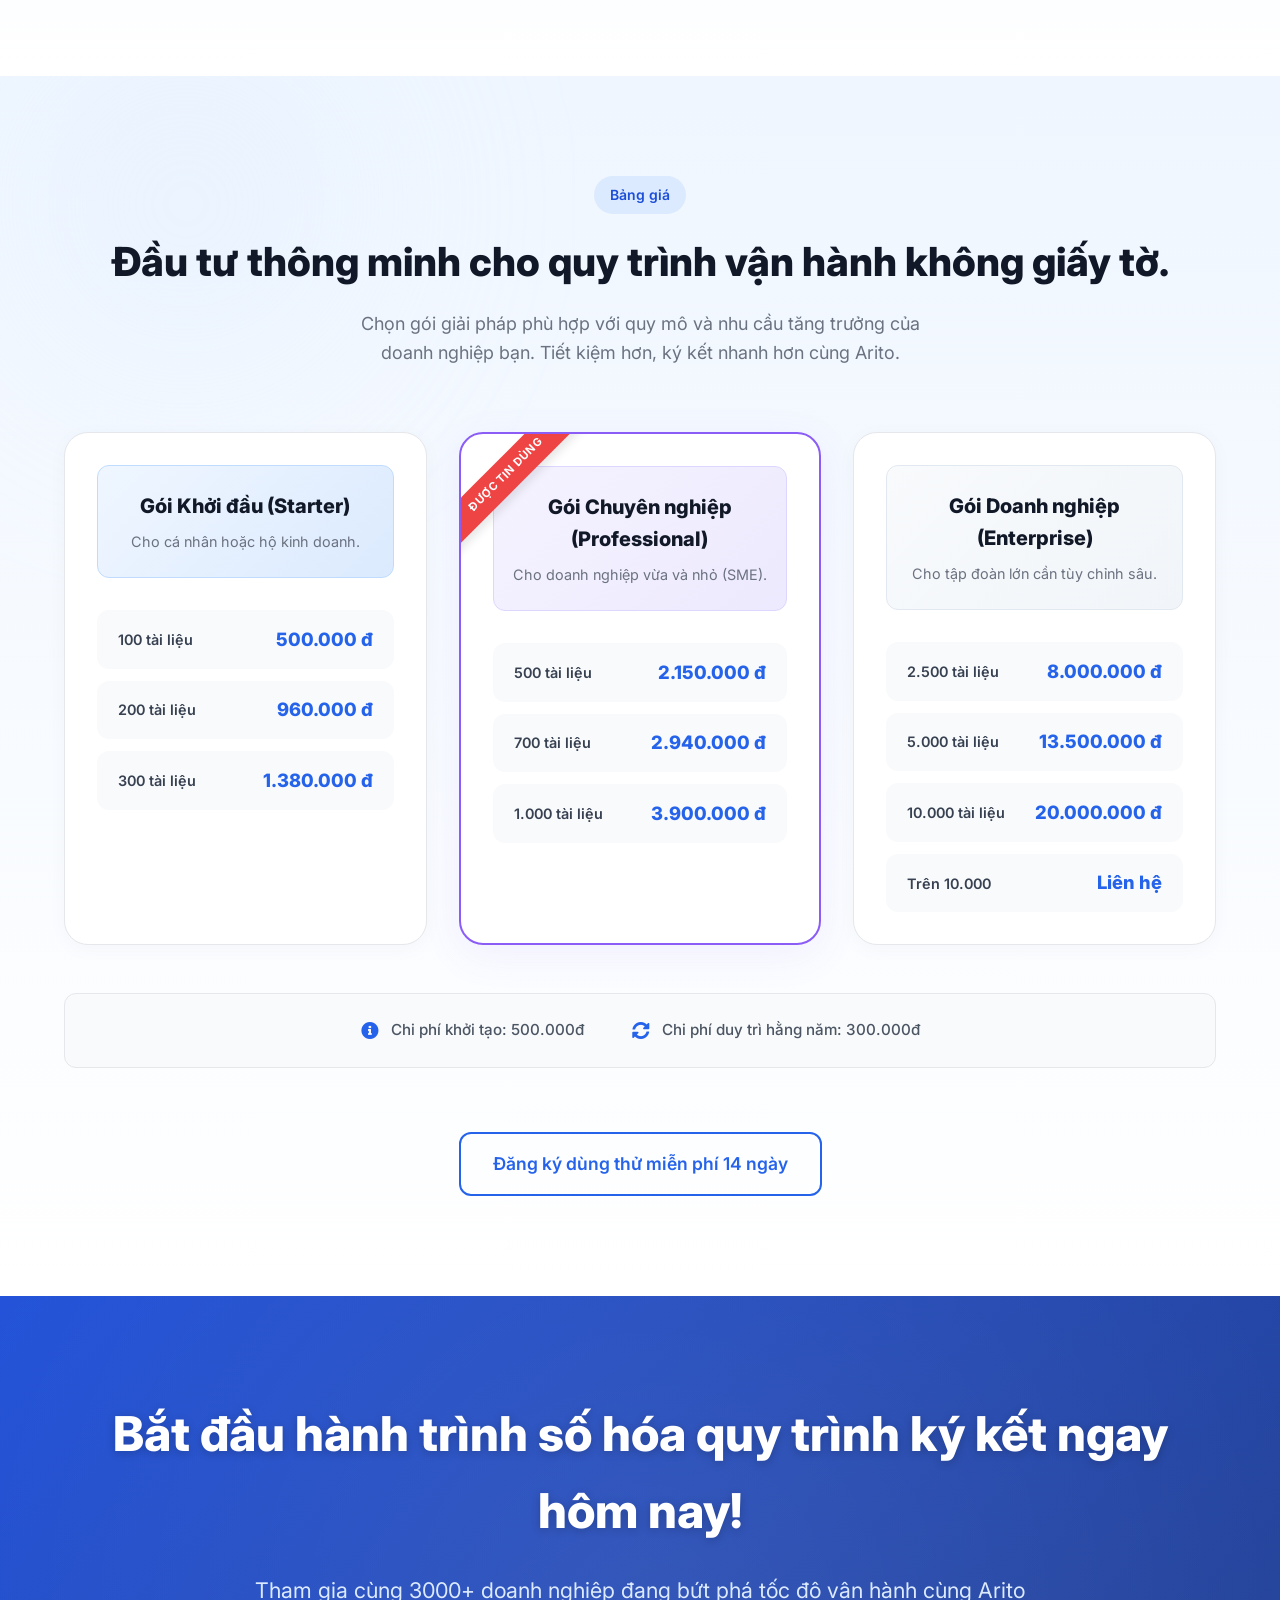
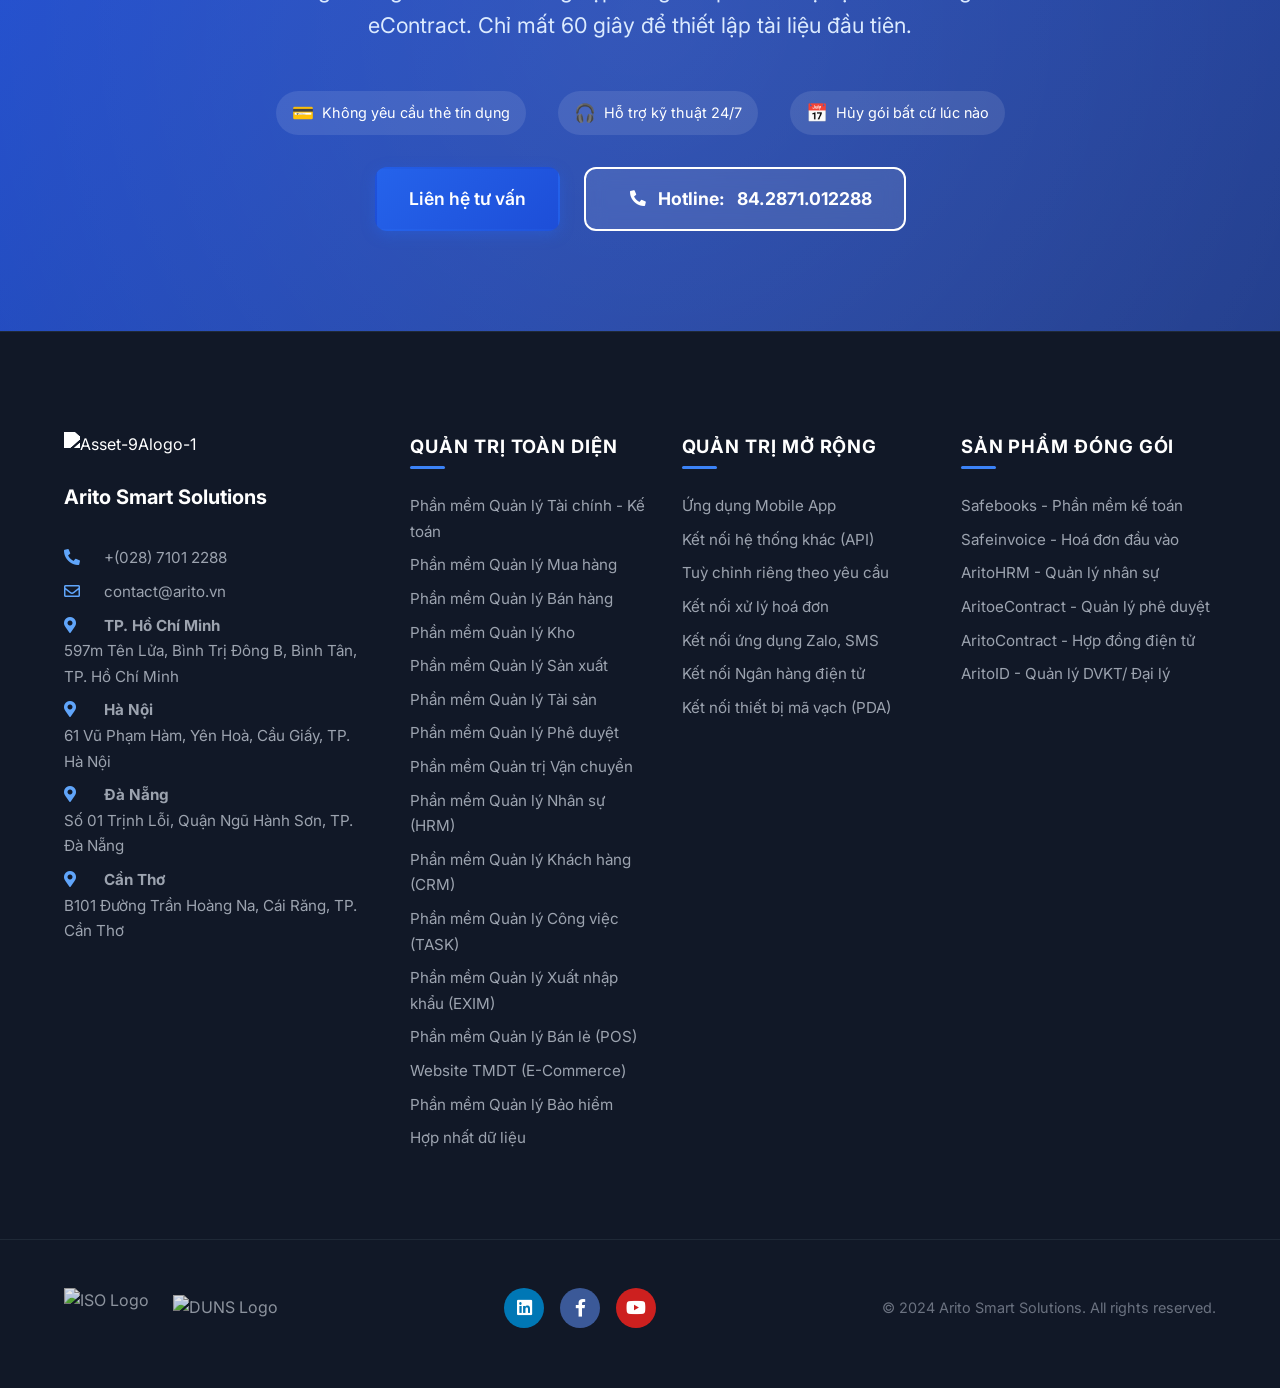
==== commit 9de5114a: "change econtract" ====
--- a/index.html
+++ b/index.html
@@ -5,10 +5,10 @@
   <meta charset="UTF-8">
   <meta name="viewport" content="width=device-width, initial-scale=1.0">
   <meta name="description"
-    content="Arito e-Contract - Nền tảng quản lý hợp đồng điện tử & hồ sơ nhân sự điện tử. Tạo, ký kết, lưu trữ hợp đồng điện tử an toàn, tuân thủ Bộ luật Lao động Việt Nam.">
+    content="Arito eContract - Nền tảng quản lý hợp đồng điện tử & hồ sơ nhân sự điện tử. Tạo, ký kết, lưu trữ hợp đồng điện tử an toàn, tuân thủ Bộ luật Lao động Việt Nam.">
   <meta name="keywords"
     content="hợp đồng điện tử điện tử, quản lý hồ sơ nhân sự, HR document management, HĐĐT, phần mềm nhân sự">
-  <title>Arito e-Contract - Quản Lý Hợp đồng điện tử & Hồ Sơ Nhân Sự Điện Tử</title>
+  <title>Arito eContract - Nền tảng ký hợp đồng điện tử hợp pháp</title>
   <link rel="preconnect" href="https://fonts.googleapis.com">
   <link rel="preconnect" href="https://fonts.gstatic.com" crossorigin>
   <link href="https://fonts.googleapis.com/css2?family=Inter:wght@300;400;500;600;700;800&display=swap"
@@ -72,7 +72,7 @@
           <div class="phone-frame">
             <div class="phone-screen">
               <div class="app-header">
-                <span class="app-logo">Arito e-Contract</span>
+                <span class="app-logo">Arito eContract</span>
                 <span class="app-status" data-i18n="hero.appStatus">Hồ sơ HR</span>
               </div>
               <div class="document-preview">
@@ -224,7 +224,7 @@
         <div class="ps-column solution-column">
           <div class="ps-column-header solution-header">
             <span class="ps-icon"><i class="fas fa-check-circle"></i></span>
-            <h3 data-i18n="problemSolution.solutionTitle">Arito e-Contract</h3>
+            <h3 data-i18n="problemSolution.solutionTitle">Arito eContract</h3>
           </div>
           <div class="ps-card solution-card">
             <div class="ps-card-icon"><i class="fas fa-tasks"></i></div>
@@ -279,7 +279,7 @@
     <div class="container">
       <div class="section-header animate-on-scroll">
         <span class="section-badge" data-i18n="benefits.badge">Lợi ích</span>
-        <h2 class="section-title" data-i18n="benefits.title">Tại sao chọn Arito e-Contract?</h2>
+        <h2 class="section-title" data-i18n="benefits.title">Tại sao chọn Arito eContract?</h2>
         <p class="section-desc" data-i18n="benefits.desc">Giải pháp quản lý hợp đồng lao động & hồ sơ nhân sự toàn diện
           cho doanh nghiệp Việt Nam
         </p>
@@ -482,7 +482,7 @@
         </div>
         <div class="feature-highlight-content">
           <h3 data-i18n="highlightedFeatures.feature3.title">Khả năng tích hợp mạnh mẽ</h3>
-          <p class="feature-desc" data-i18n="highlightedFeatures.feature3.desc">Arito e-Contract có khả năng kết nối
+          <p class="feature-desc" data-i18n="highlightedFeatures.feature3.desc">Arito eContract có khả năng kết nối
             liền
             mạch với các hệ thống HRM, ERP, CRM.</p>
           <ul class="feature-list">
@@ -686,7 +686,7 @@
     <div class="container">
       <div class="section-header animate-on-scroll">
         <span class="section-badge" data-i18n="useCases.badge">Đối tượng phù hợp</span>
-        <h2 class="section-title" data-i18n="useCases.title">Doanh nghiệp nào cần Arito e-Contract?</h2>
+        <h2 class="section-title" data-i18n="useCases.title">Doanh nghiệp nào cần Arito eContract?</h2>
         <p class="section-desc" data-i18n="useCases.desc">Giải pháp phù hợp cho mọi quy mô doanh nghiệp có nhu cầu quản
           lý hồ sơ lao động chuyên
           nghiệp</p>
@@ -899,7 +899,8 @@
       </div>
 
       <div class="pricing-trial-cta animate-on-scroll">
-        <a href="contact.html" class="btn btn-outline btn-lg" data-i18n="pricing.trialCta">Đăng ký dùng thử miễn phí 14 ngày</a>
+        <a href="contact.html" class="btn btn-outline btn-lg" data-i18n="pricing.trialCta">Đăng ký dùng thử miễn phí 14
+          ngày</a>
       </div>
     </div>
   </section>
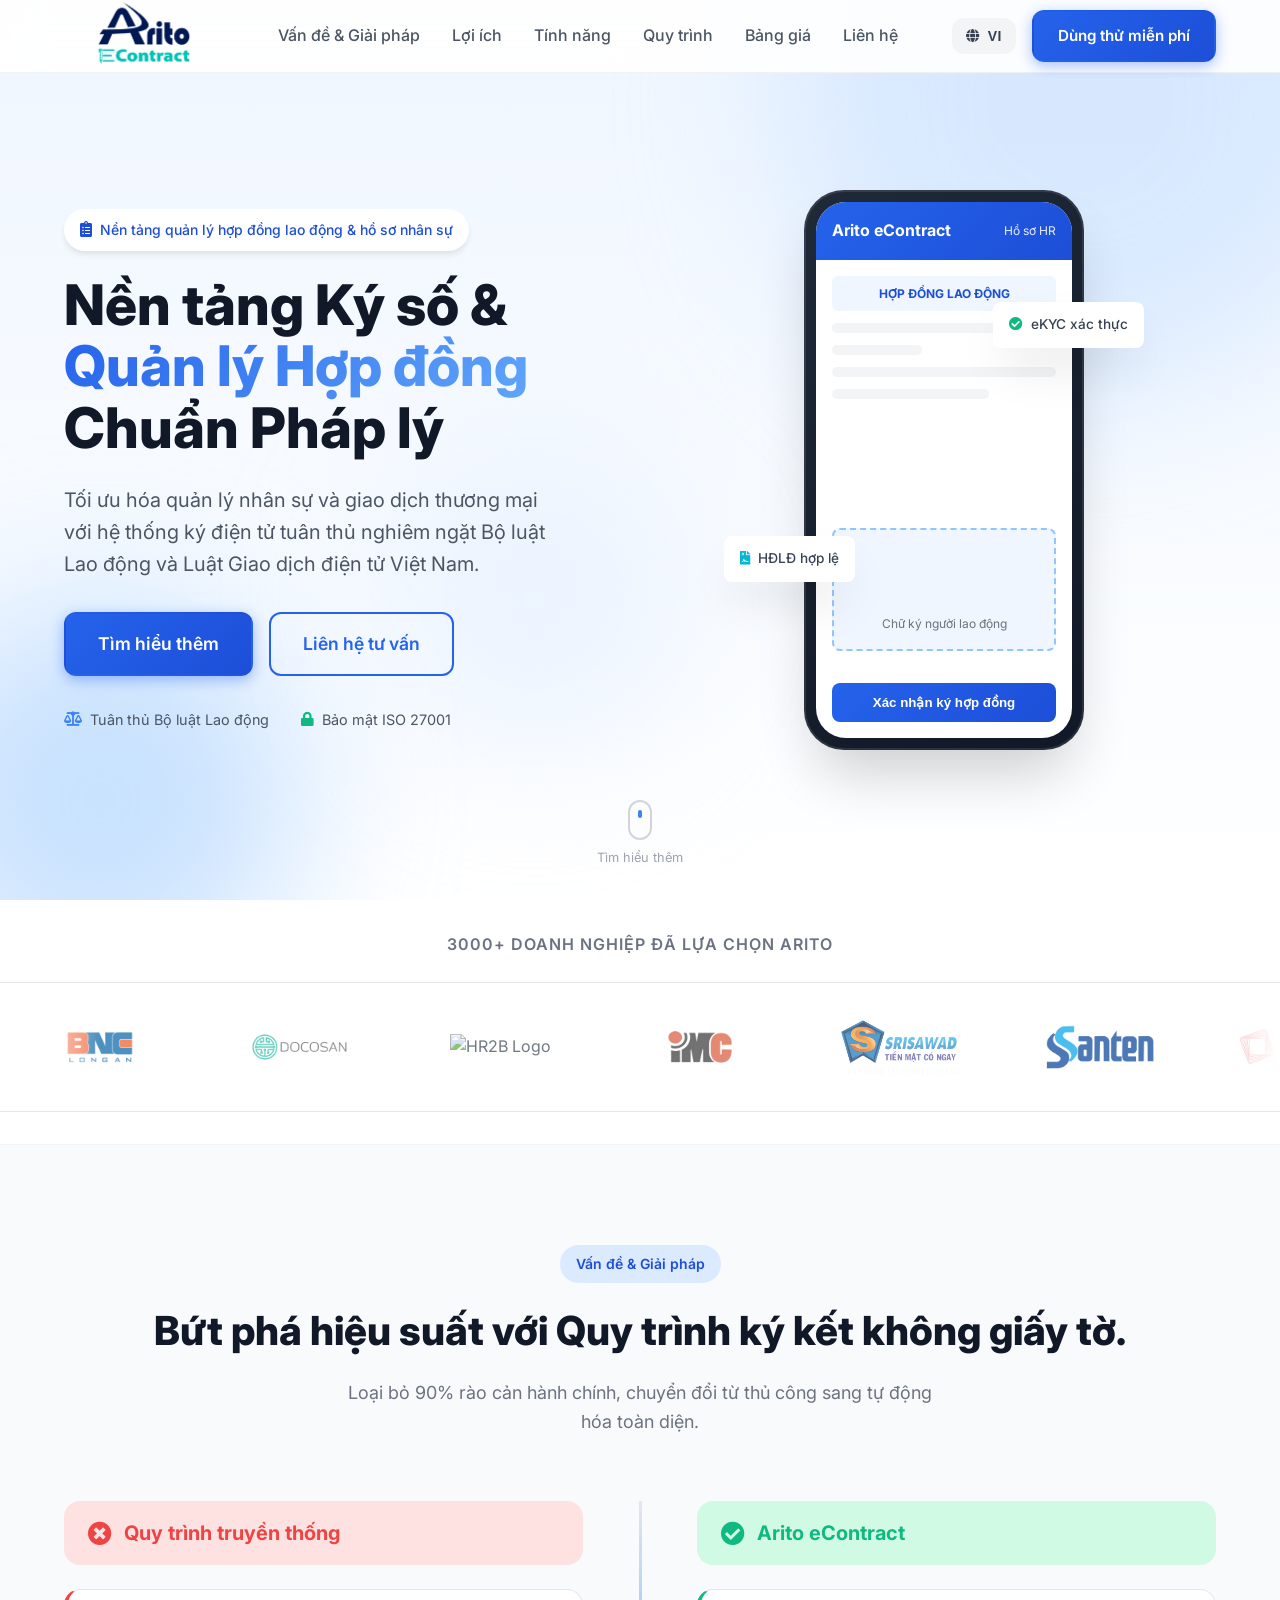
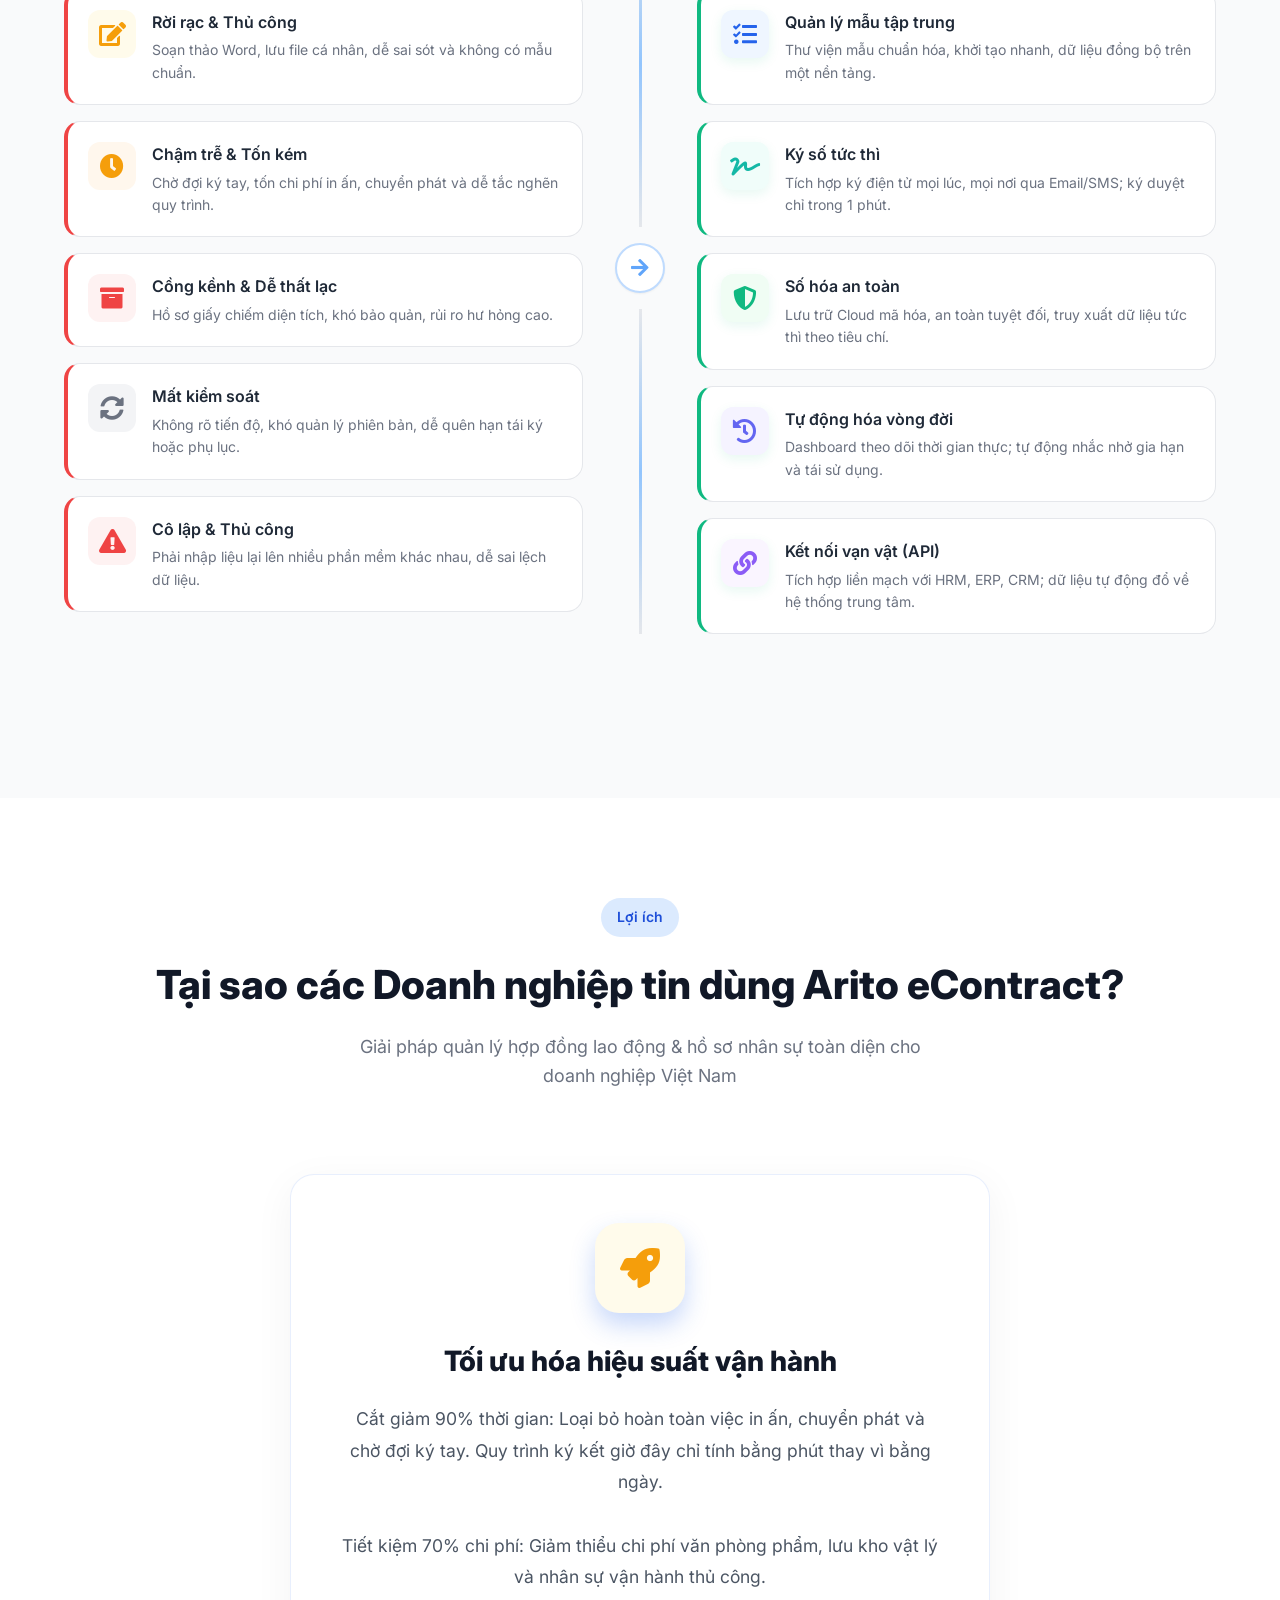
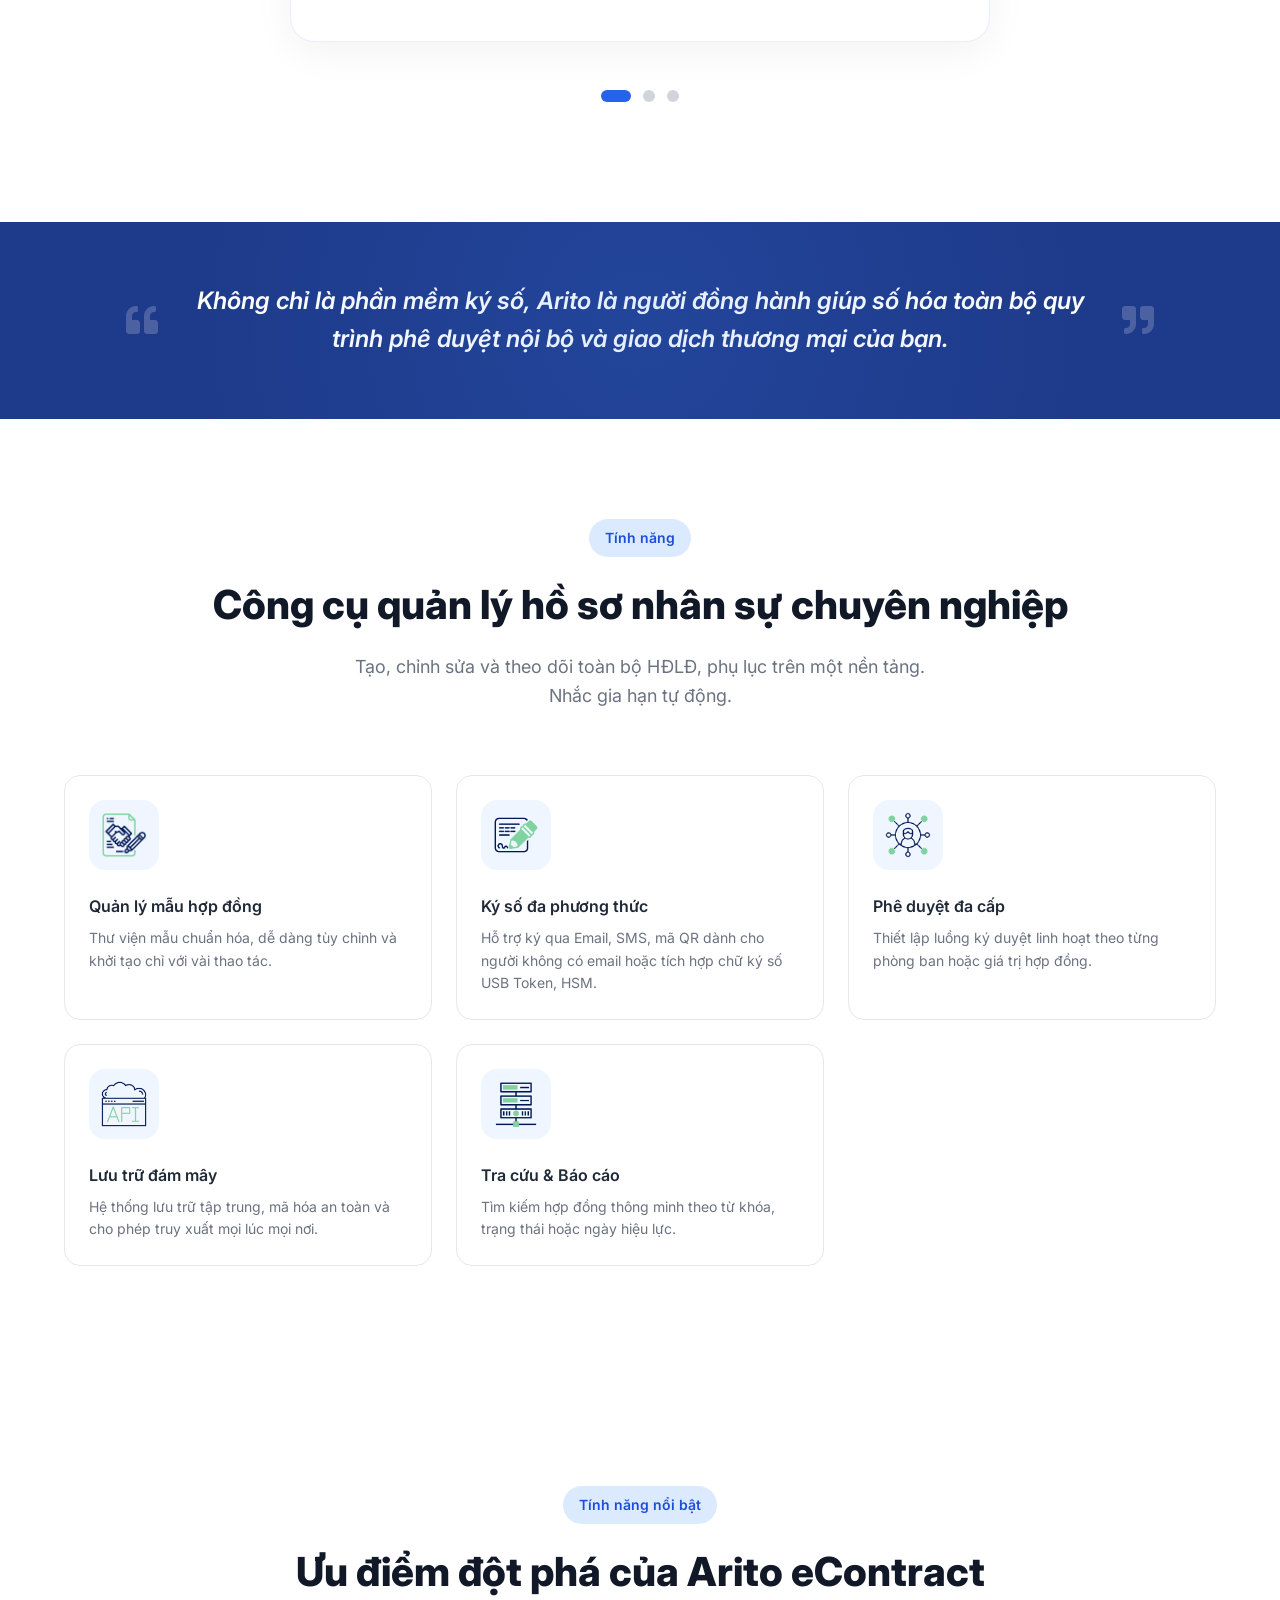
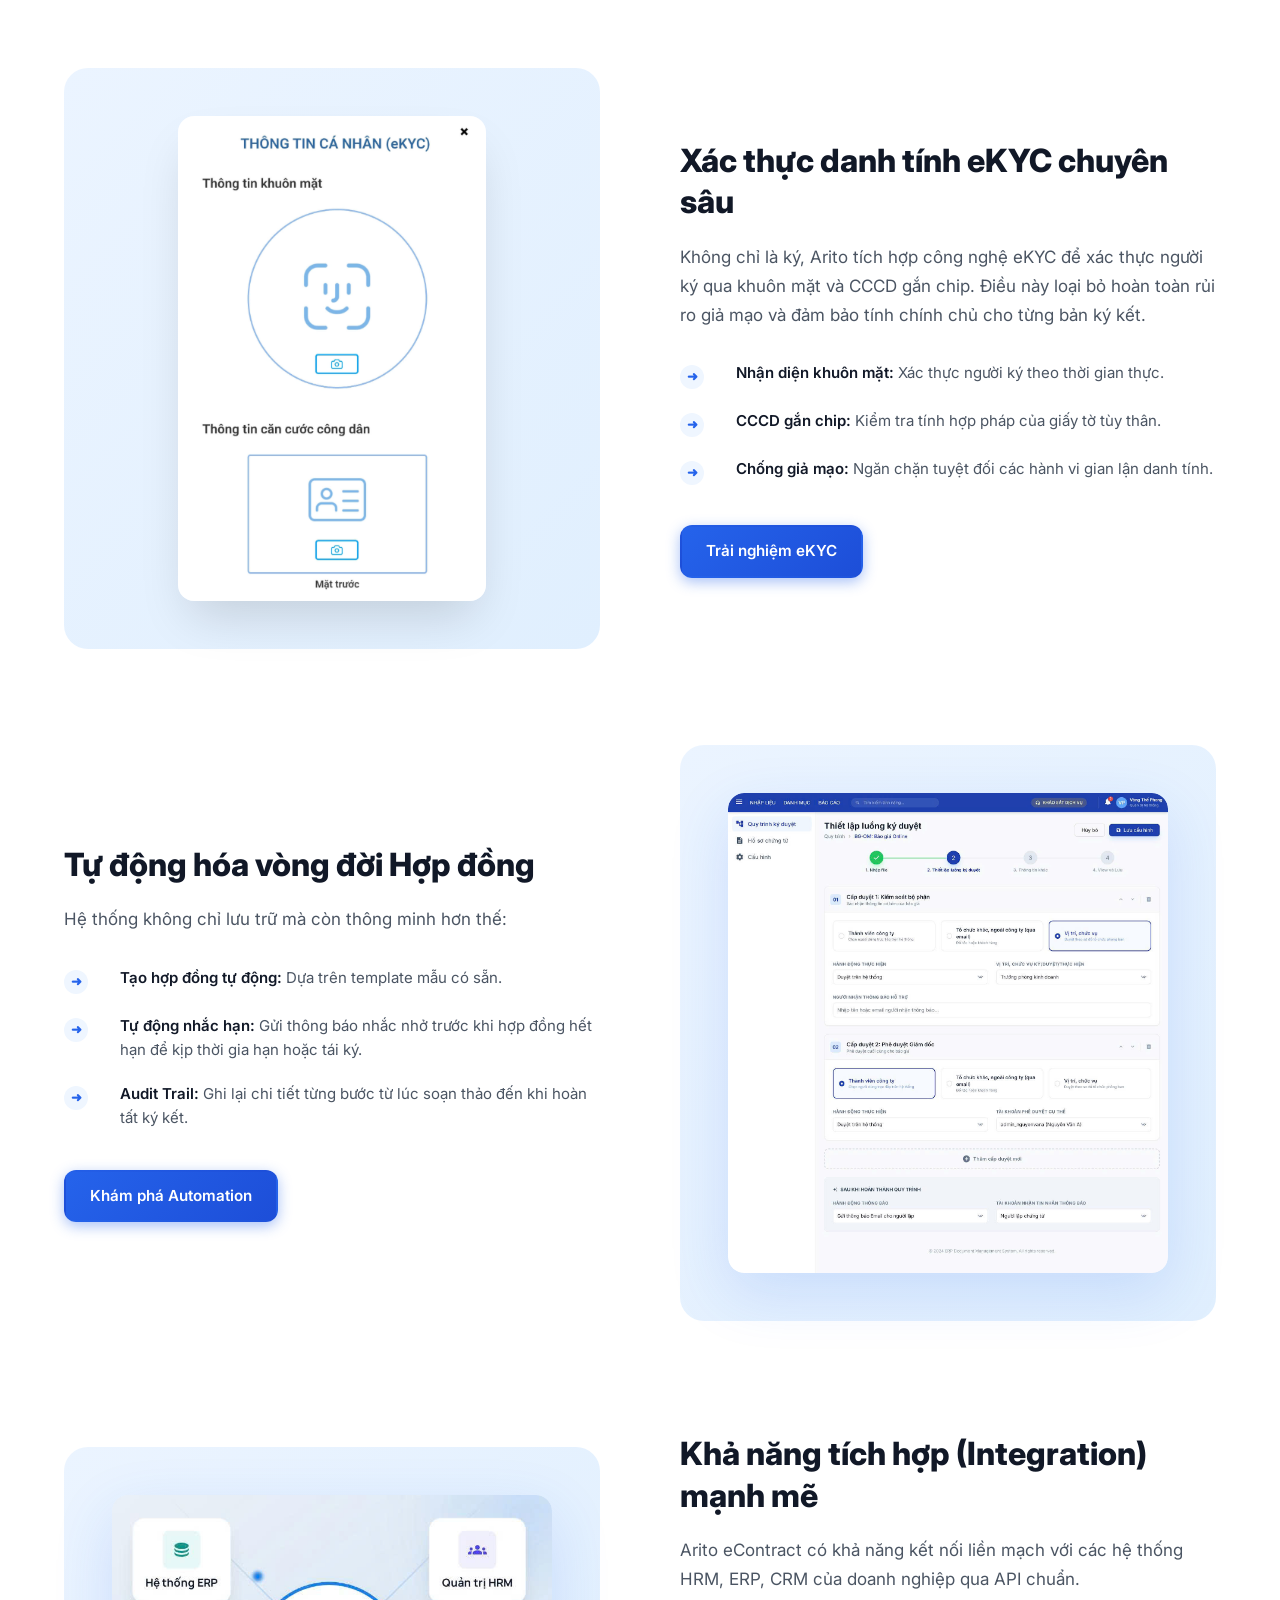
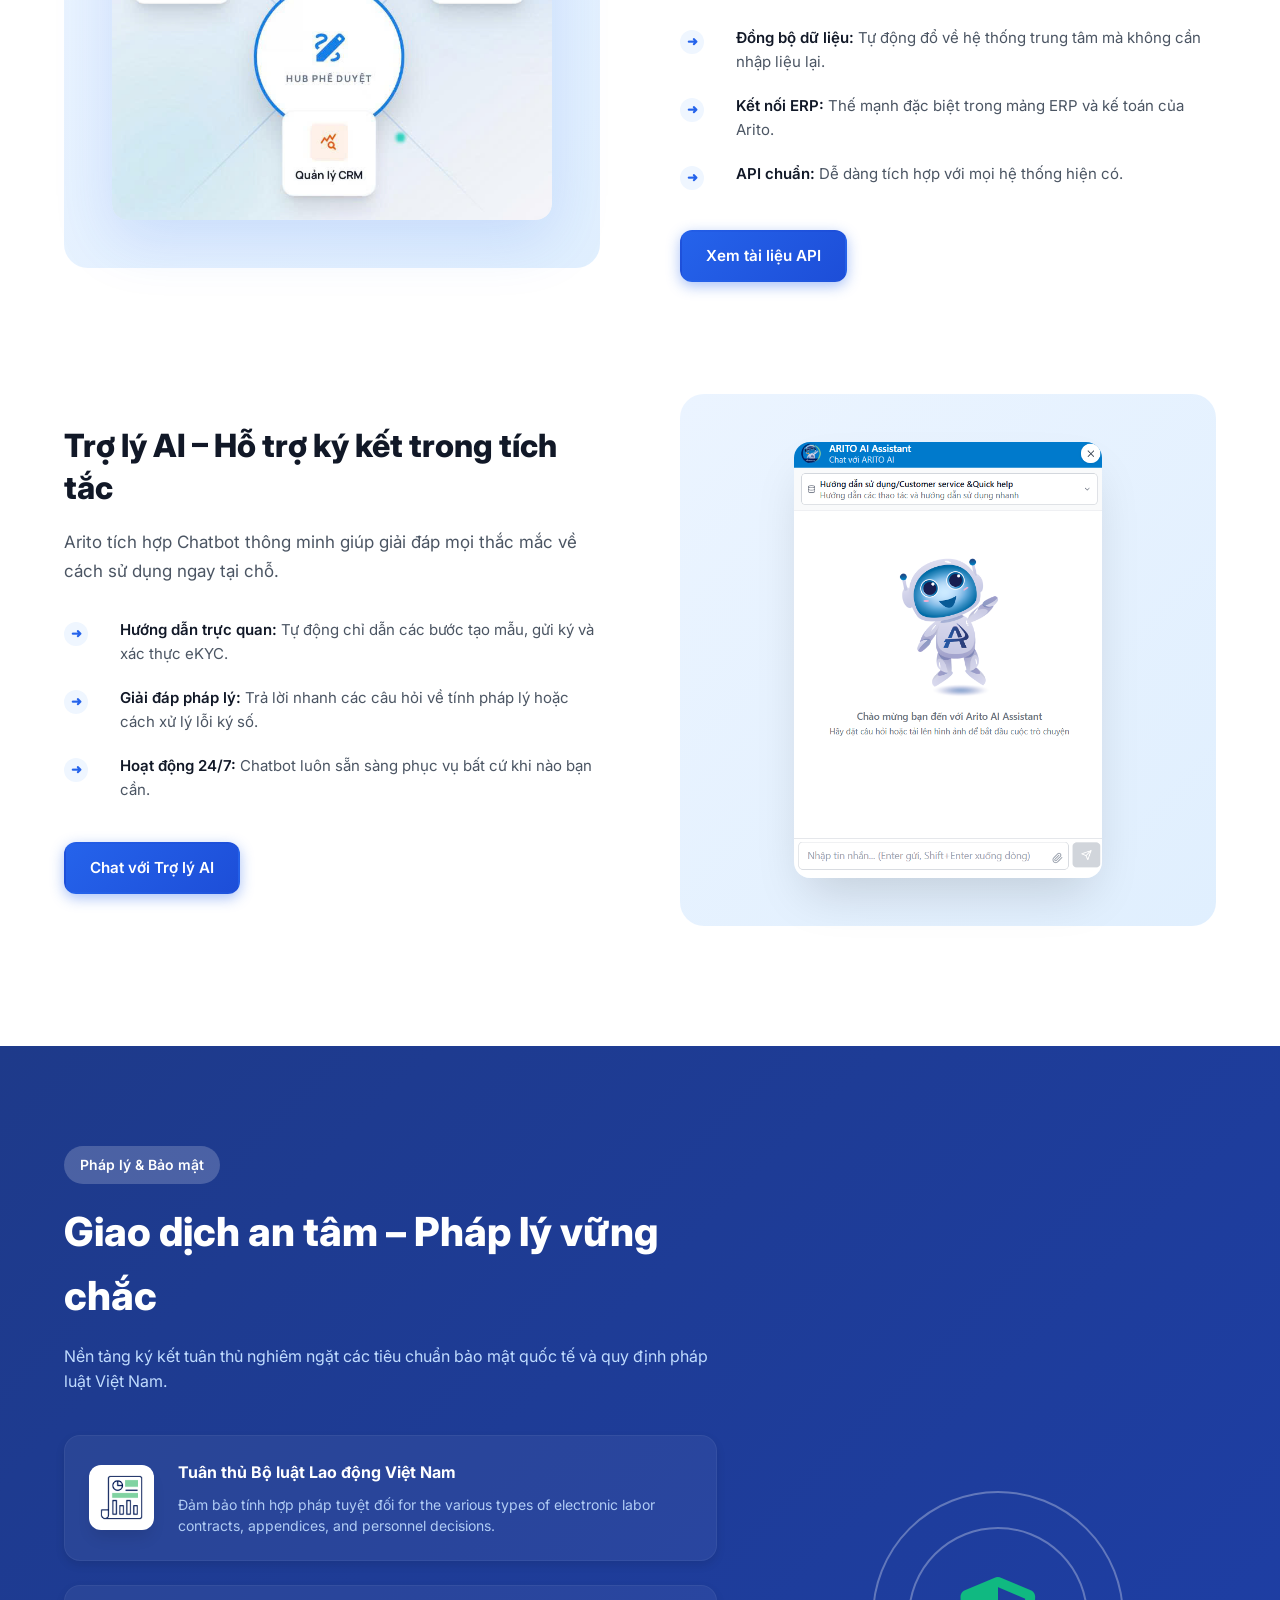
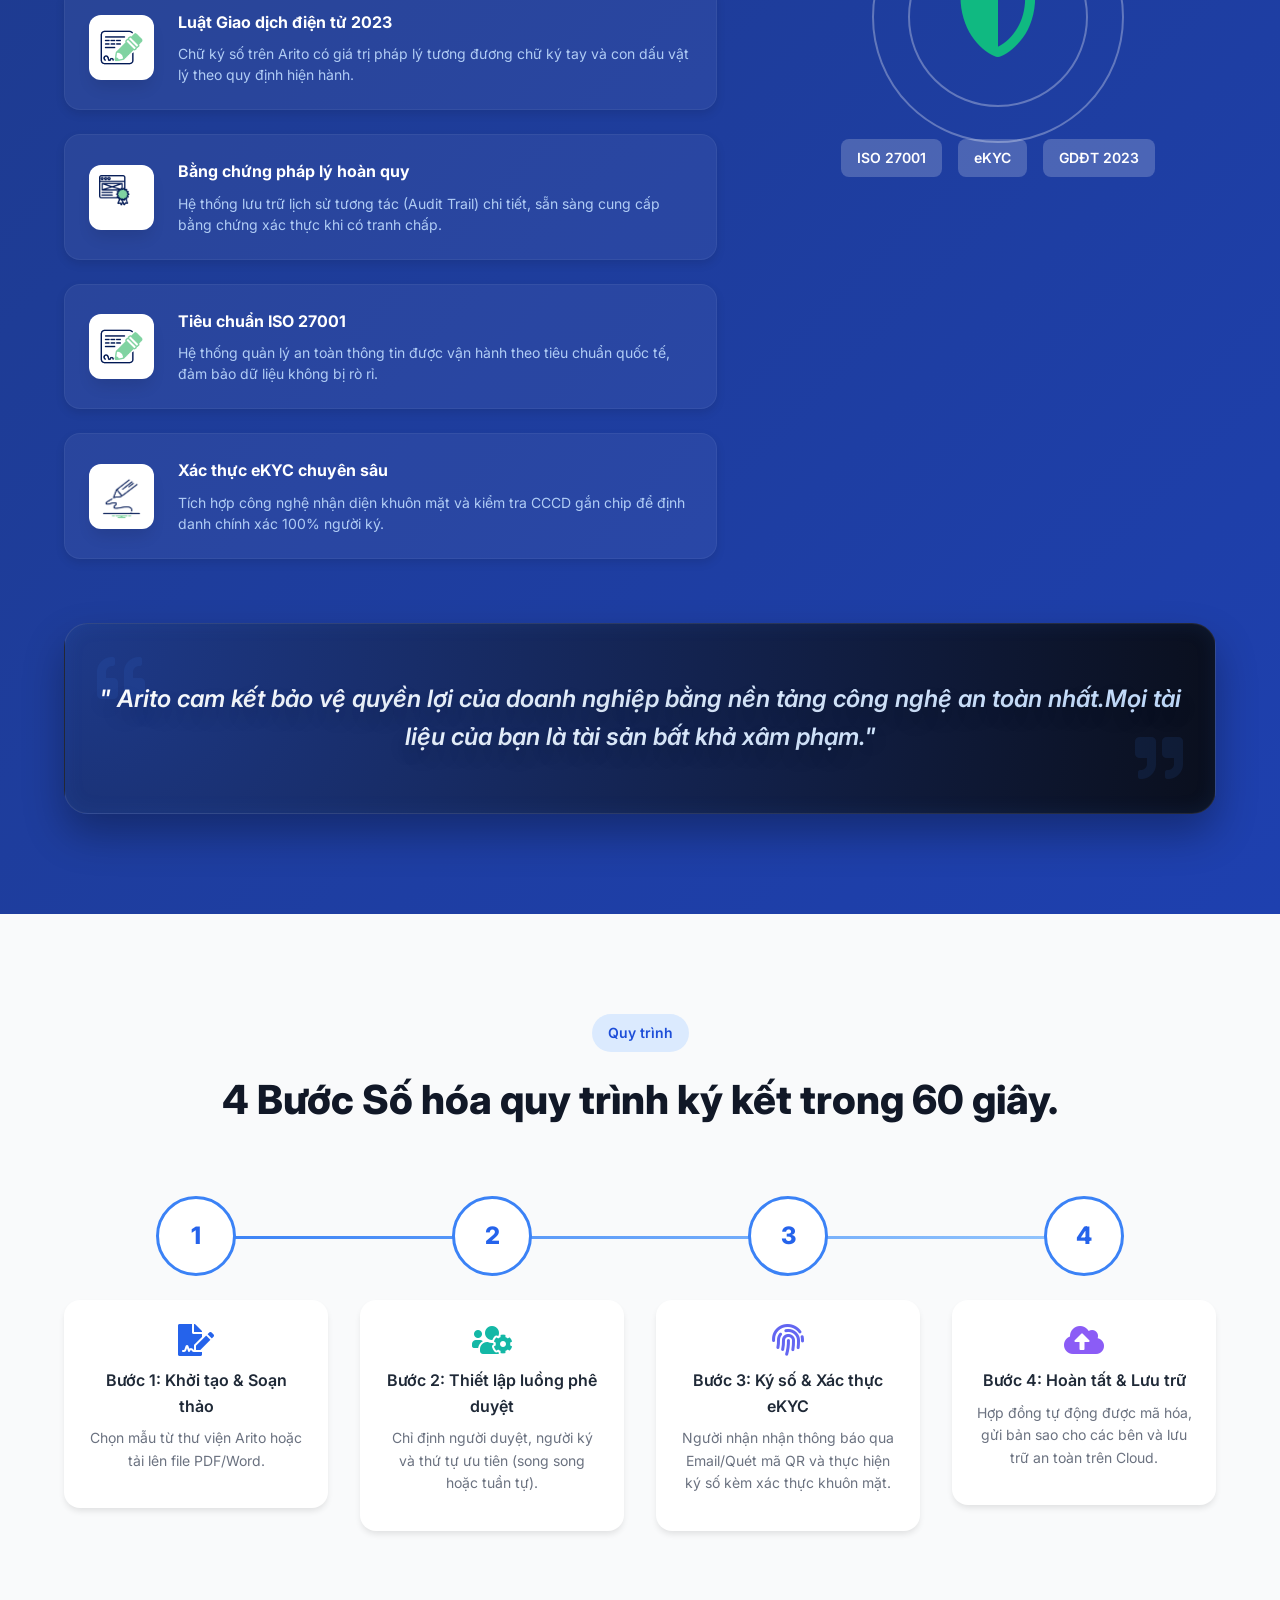
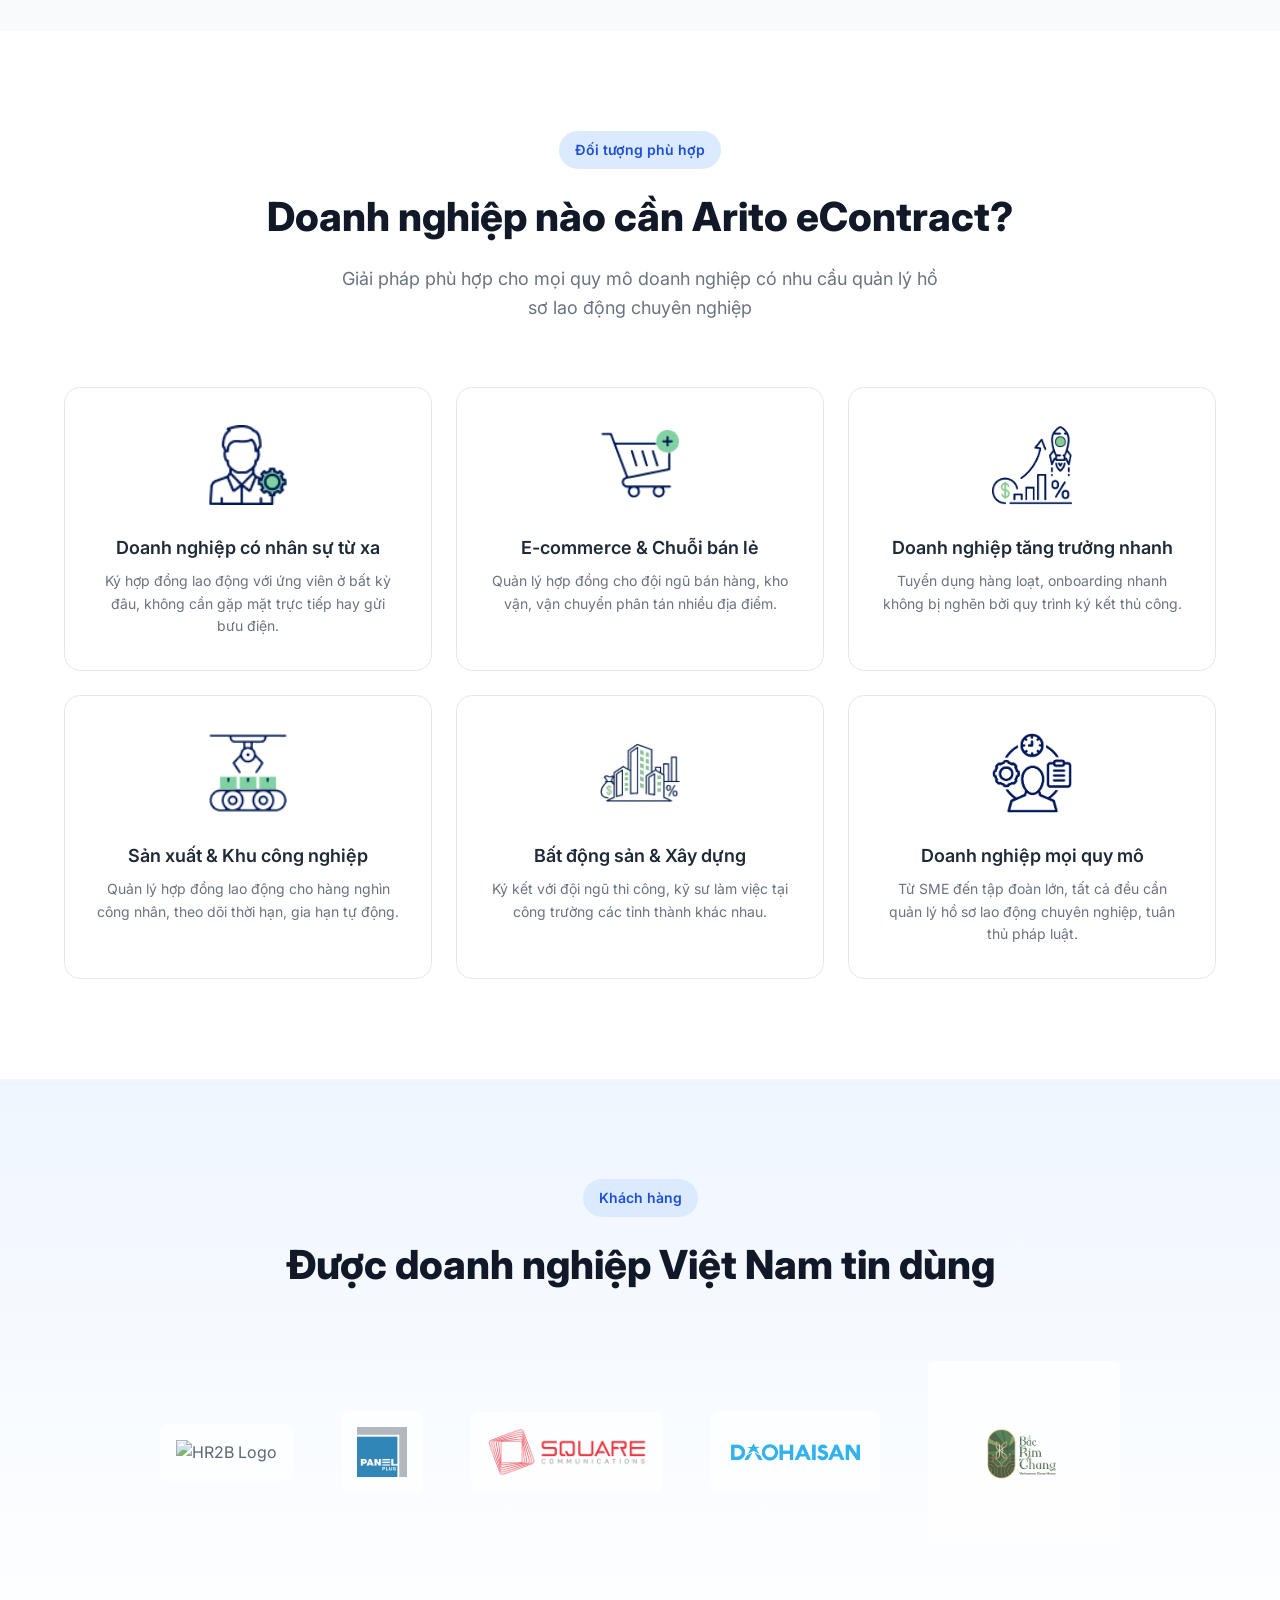
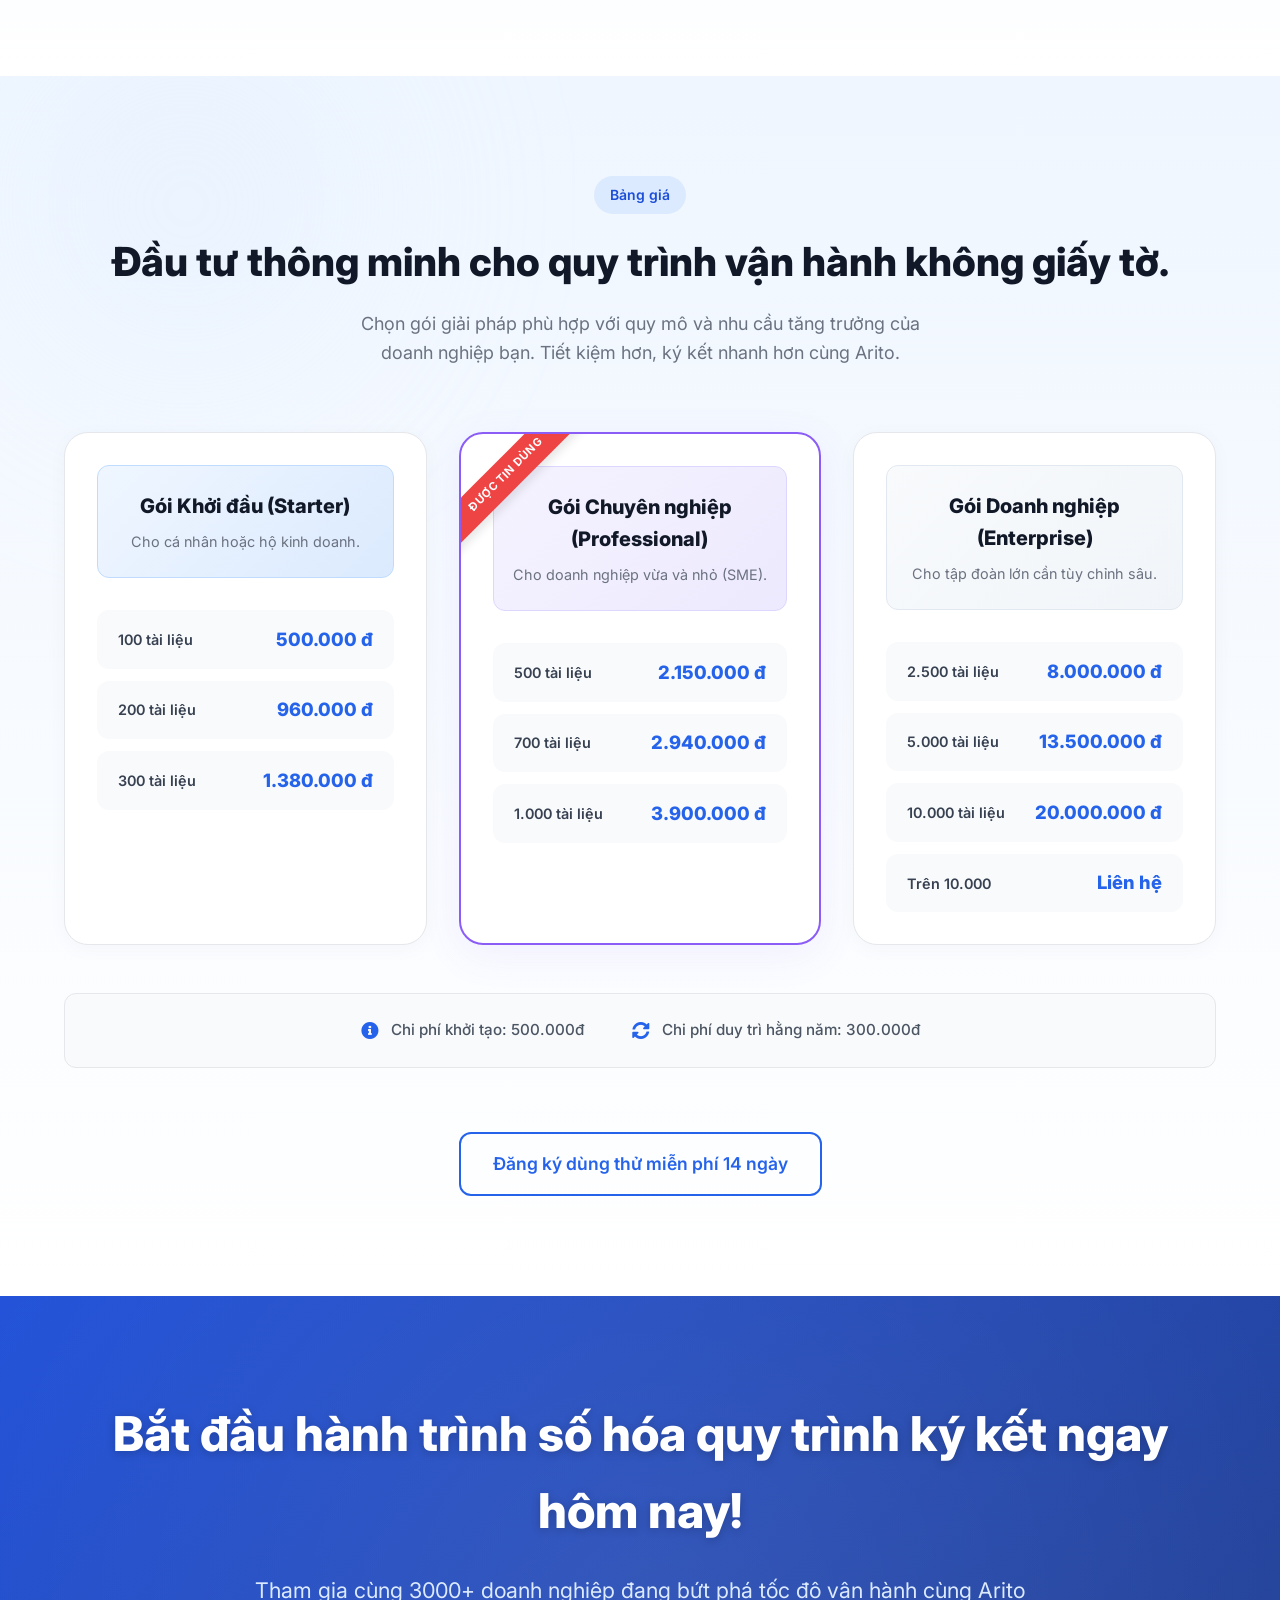
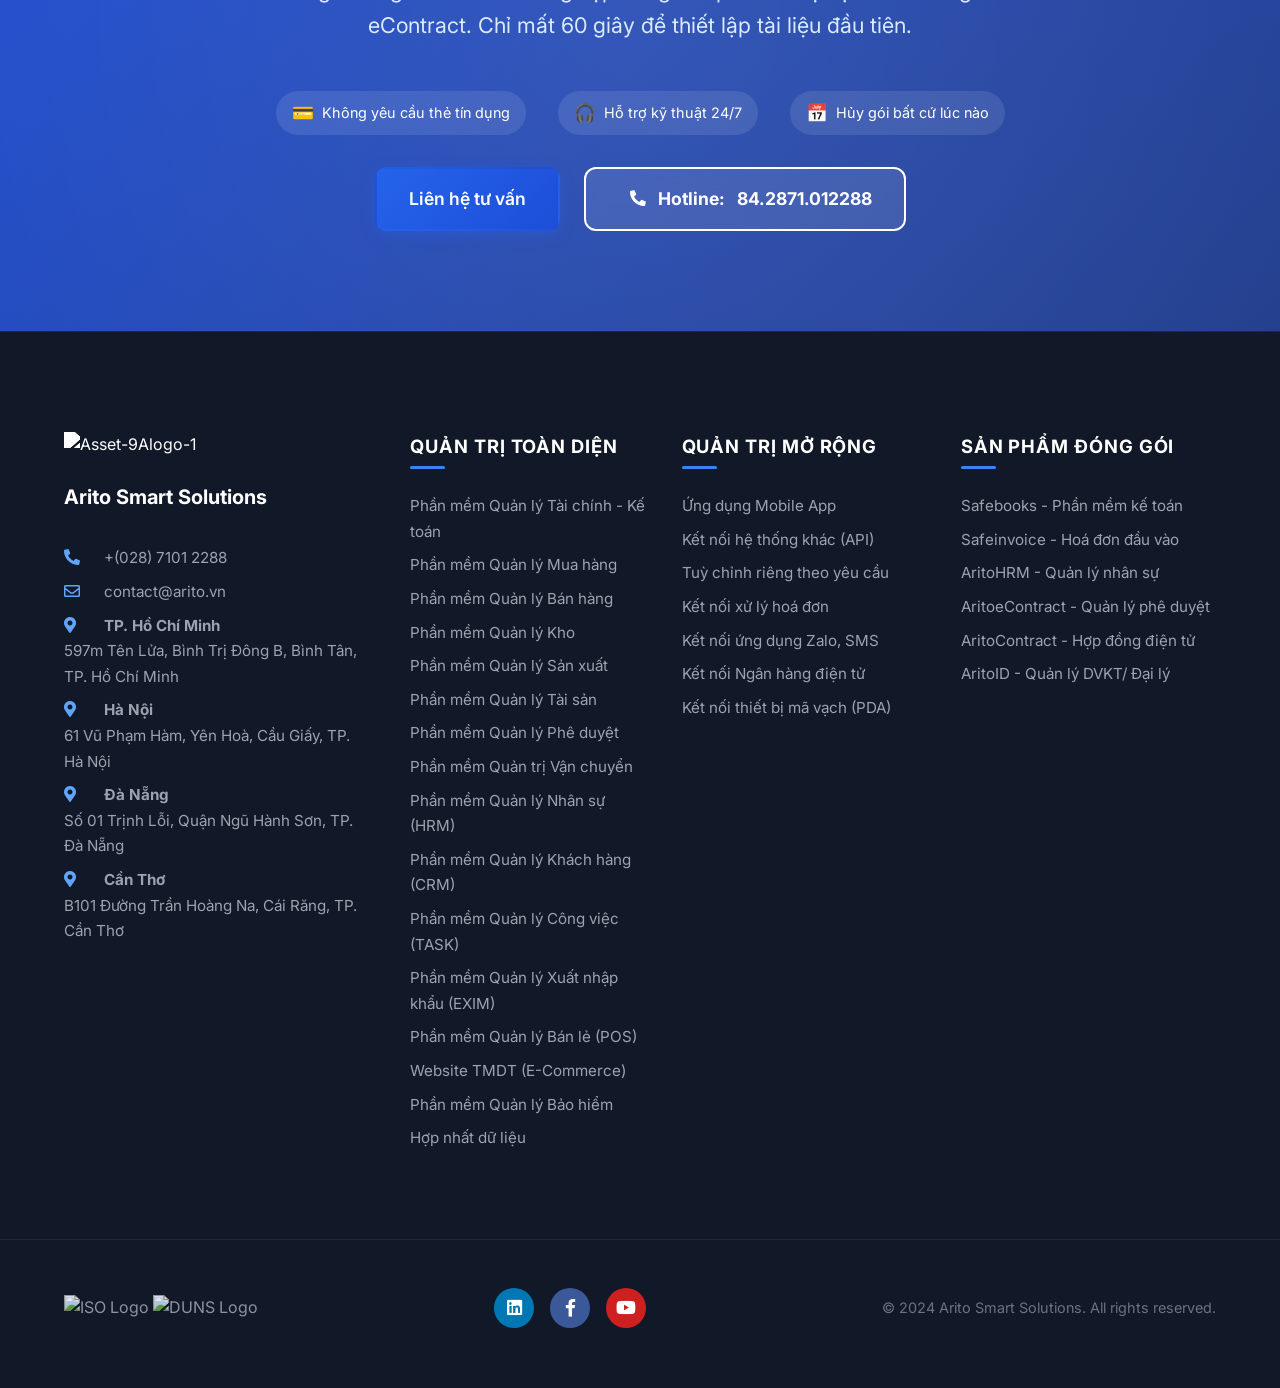
==== commit af6dc674: "fix chatbot widget" ====
--- a/index.html
+++ b/index.html
@@ -21,7 +21,7 @@
 </head>
 
 <body>
-  <script src="https://backend.activesignal.vn/embed.js" public-token="f6e5bd3097838d67ee956a0207eb5cf869ee69907961d720"
+  <script src="https://backend.activesignal.vn/embed.js" public-token="d8f73a47eb912d1d4392ed7b149e24d39227f2fd7dbf974e"
     async></script>
   <!-- Navigation -->
   <div id="navbar-placeholder"></div>
--- a/style.css
+++ b/style.css
@@ -3142,8 +3142,7 @@
 }
 
 .footer-badges {
-    display: flex;
-    gap: 1.5rem;
+
     align-items: center;
 }
 
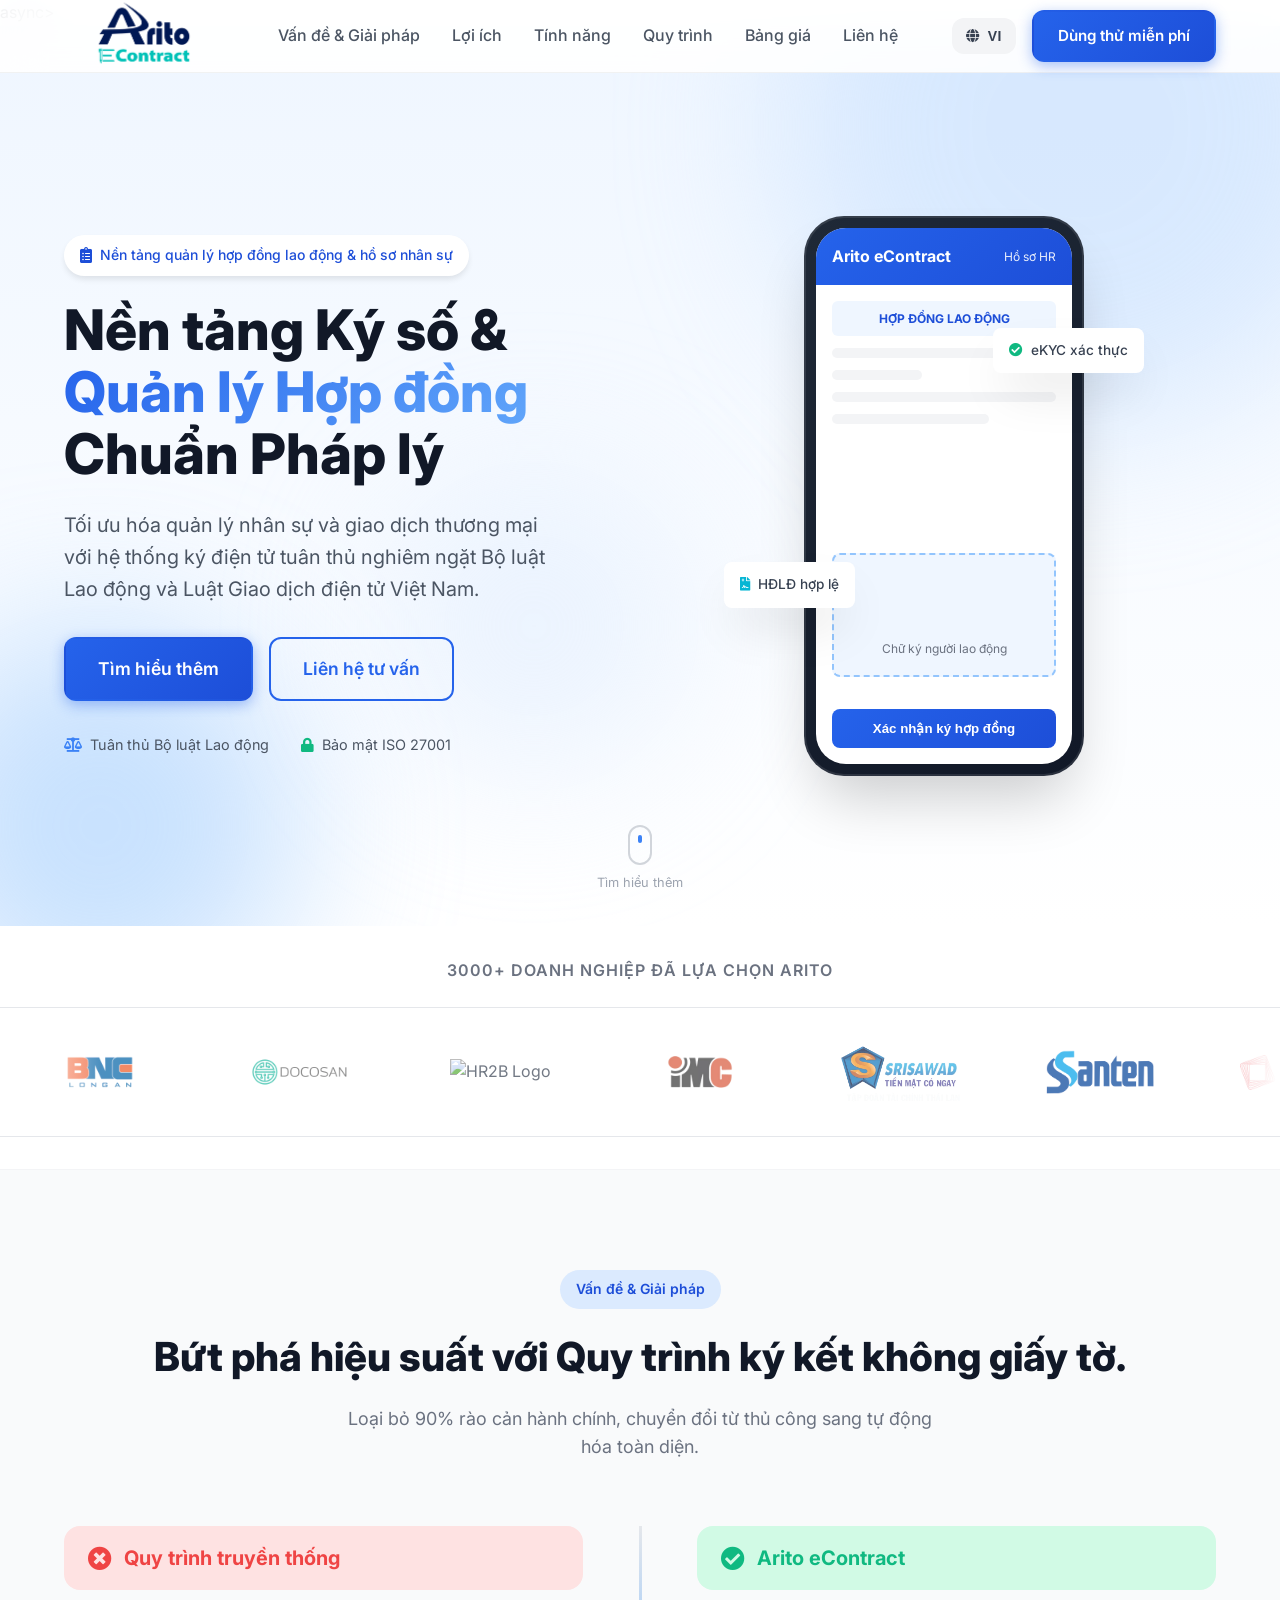
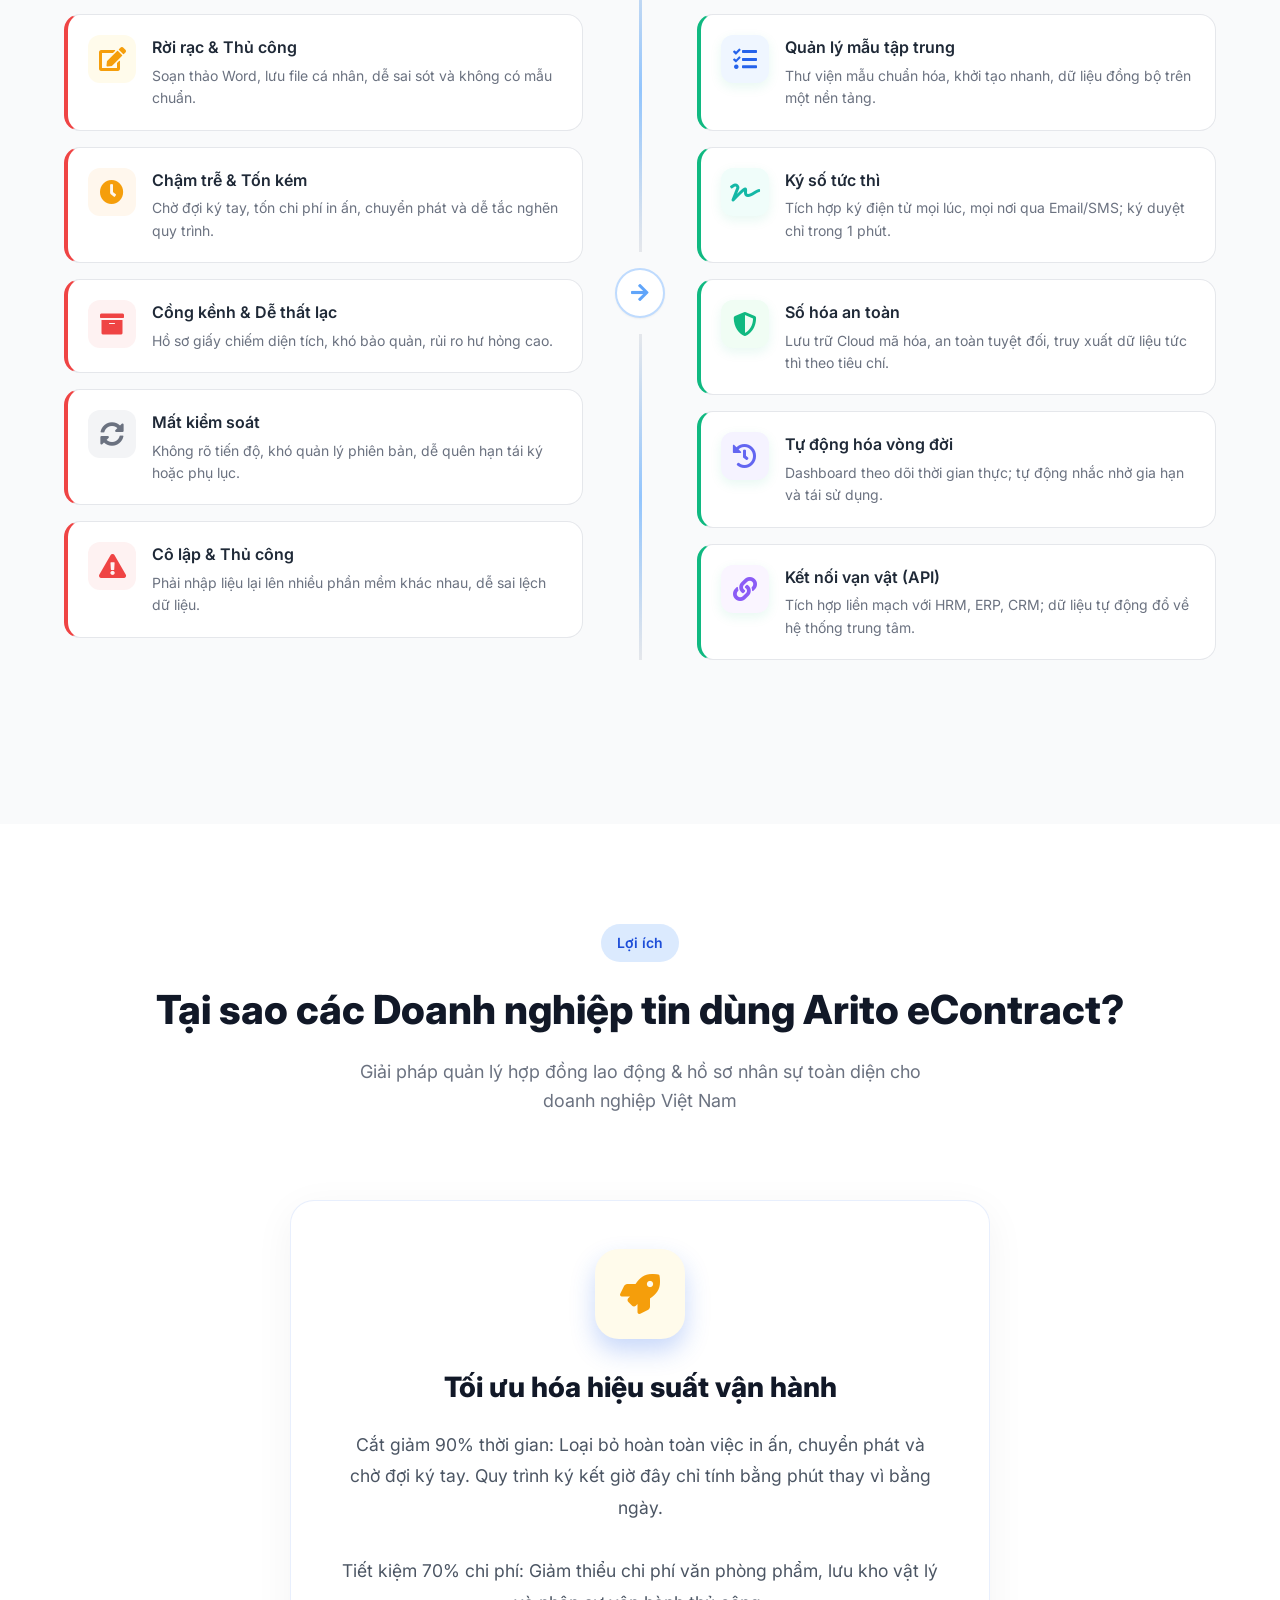
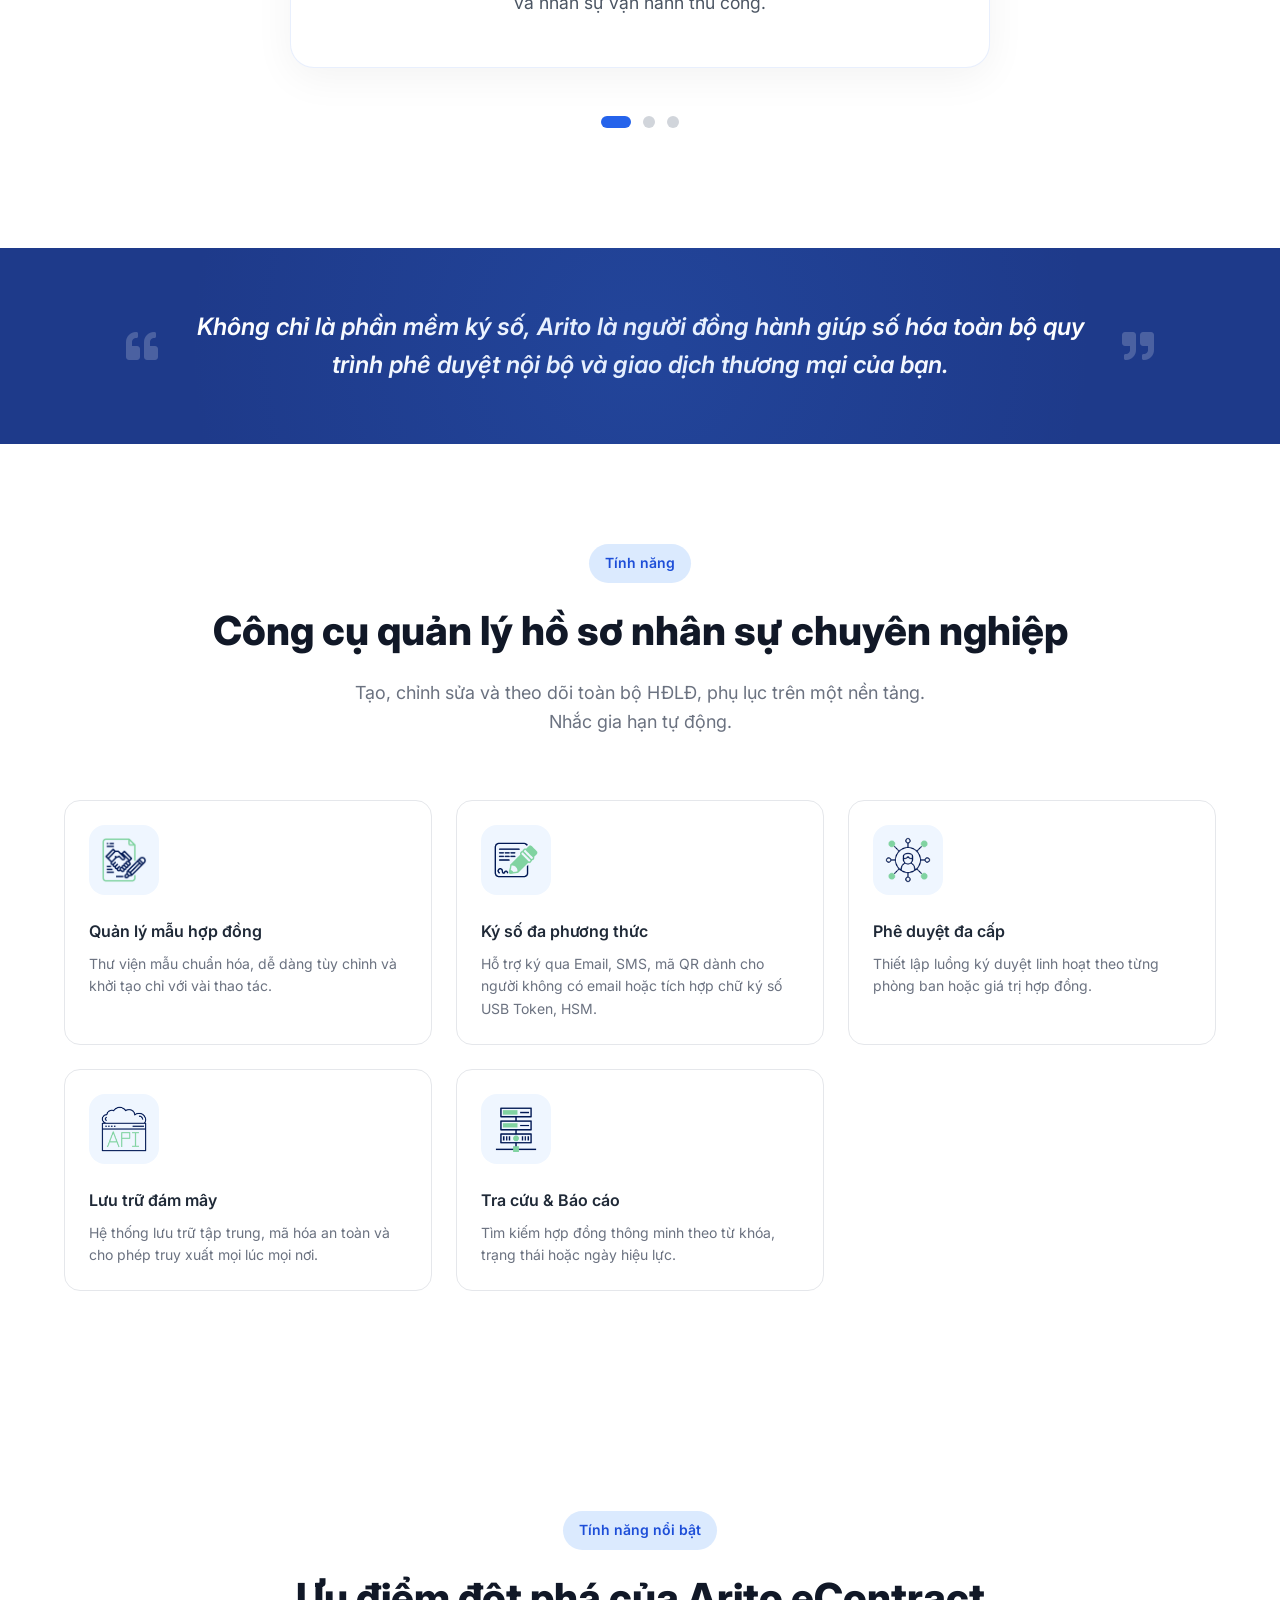
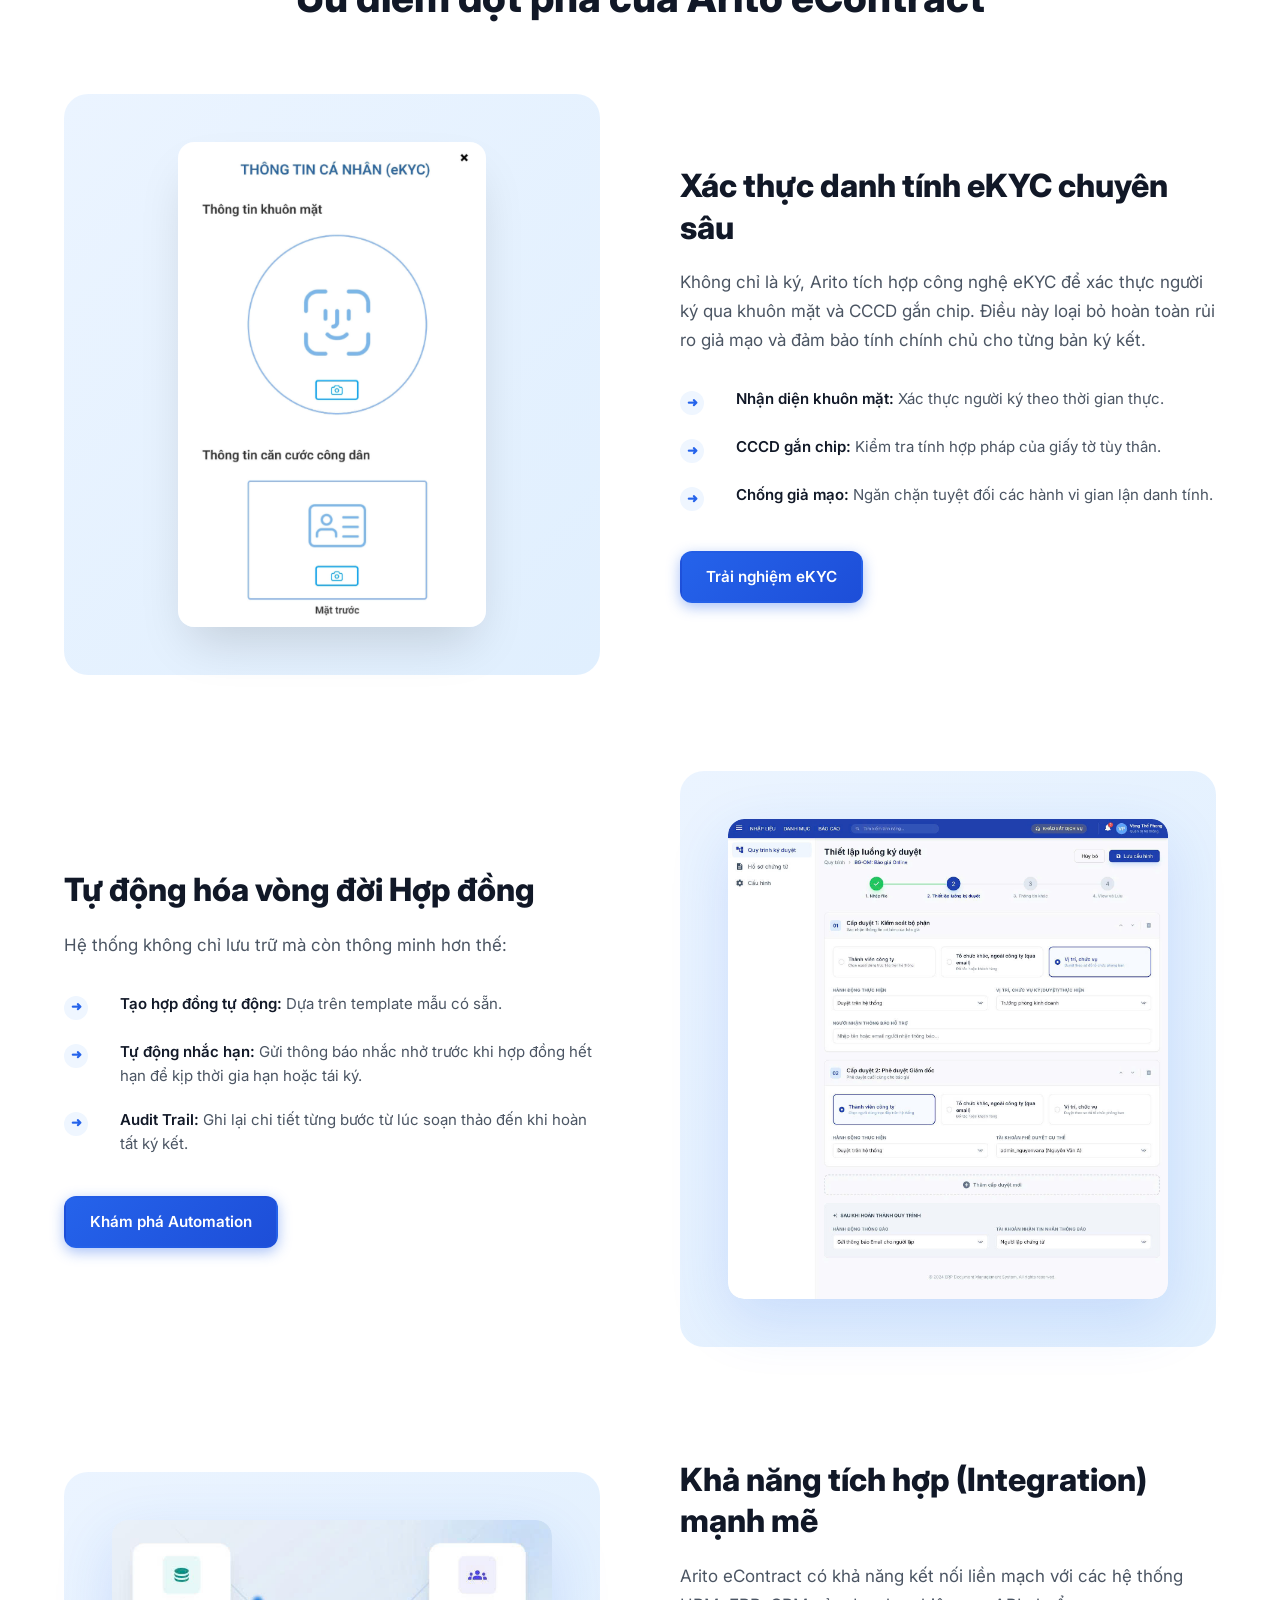
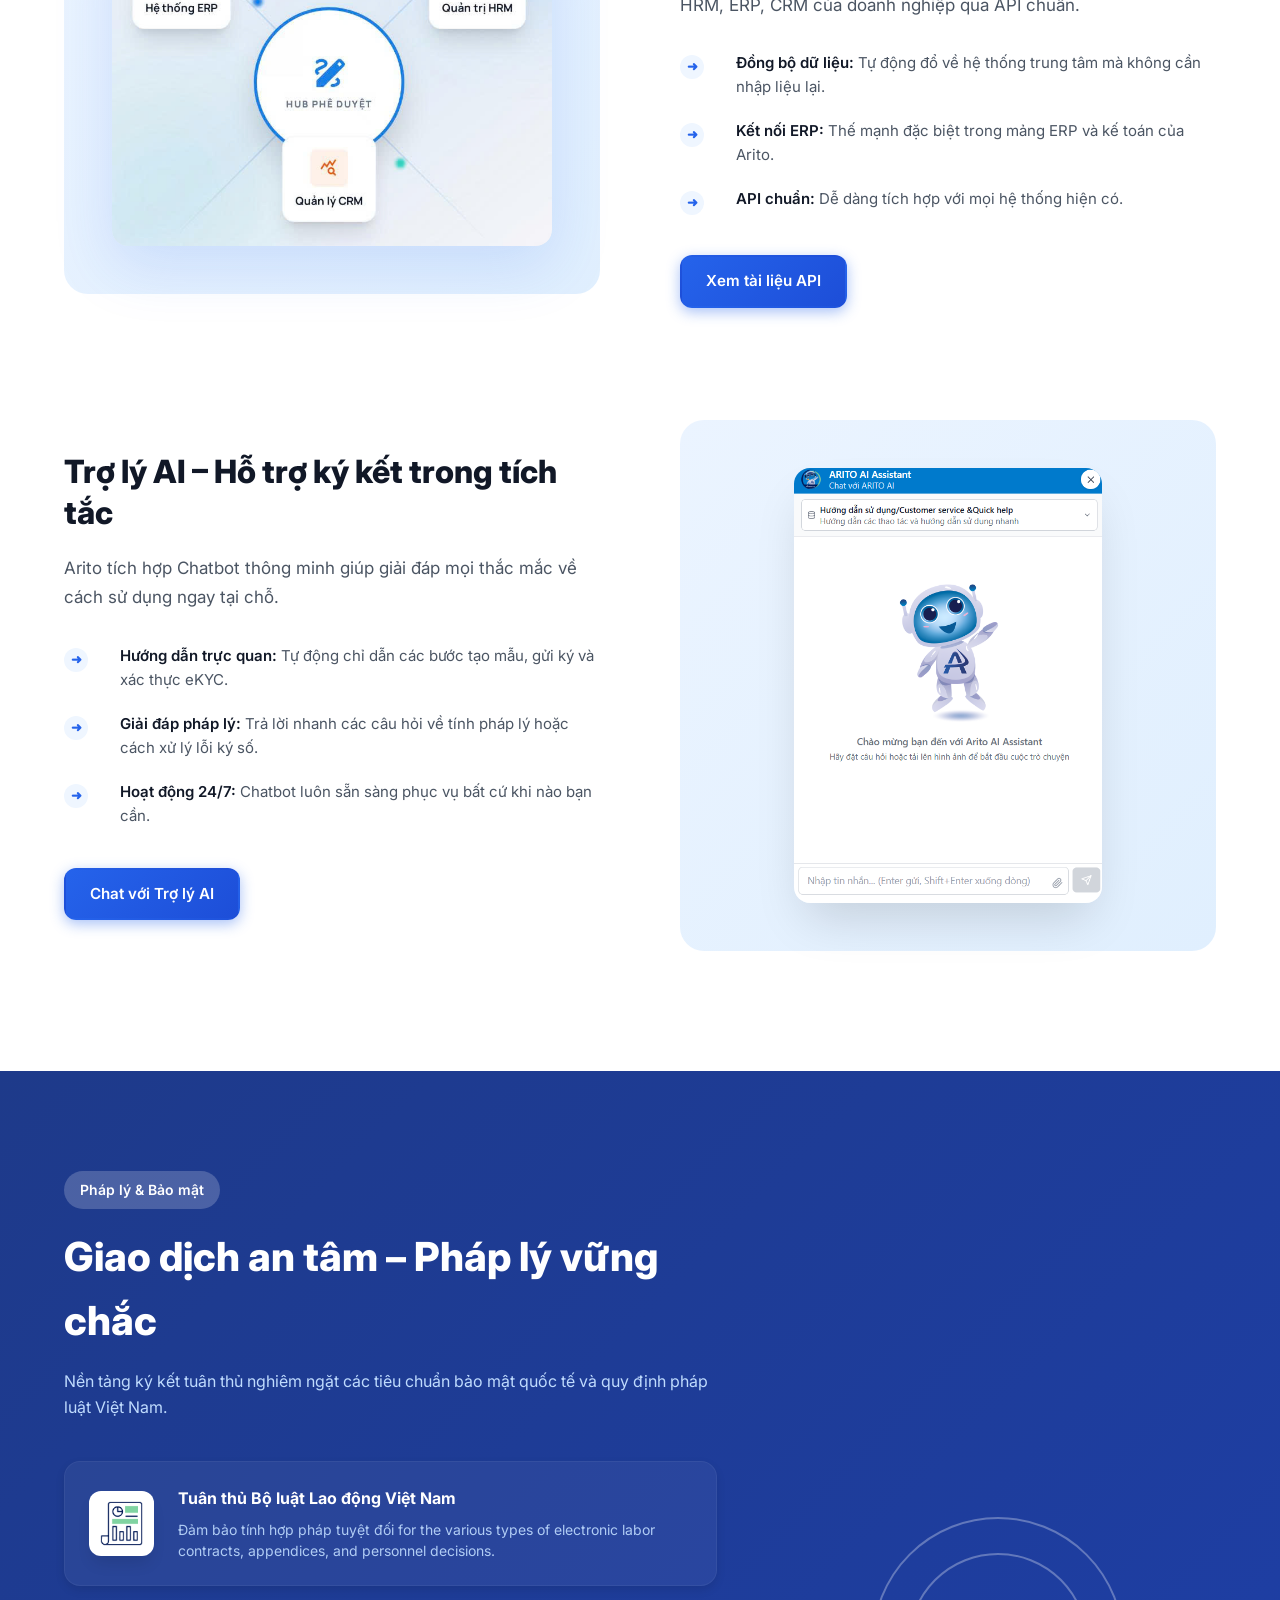
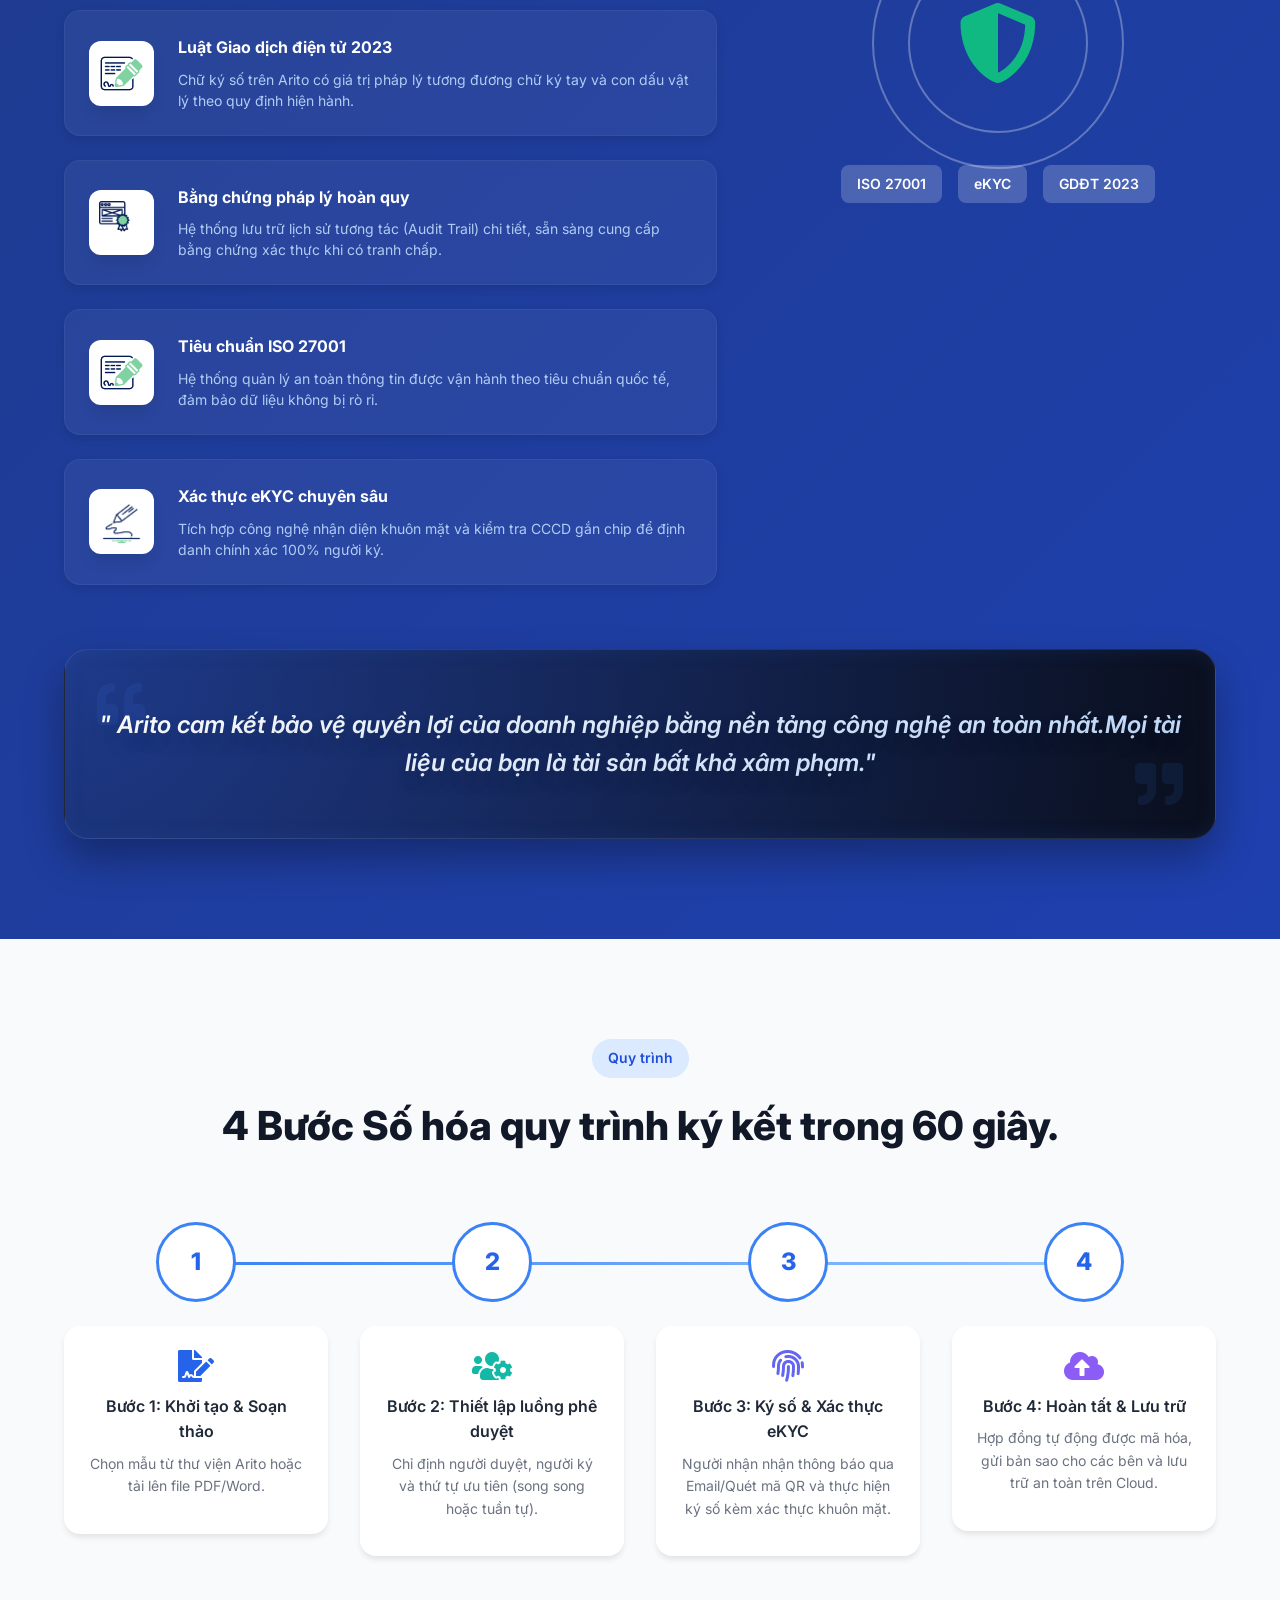
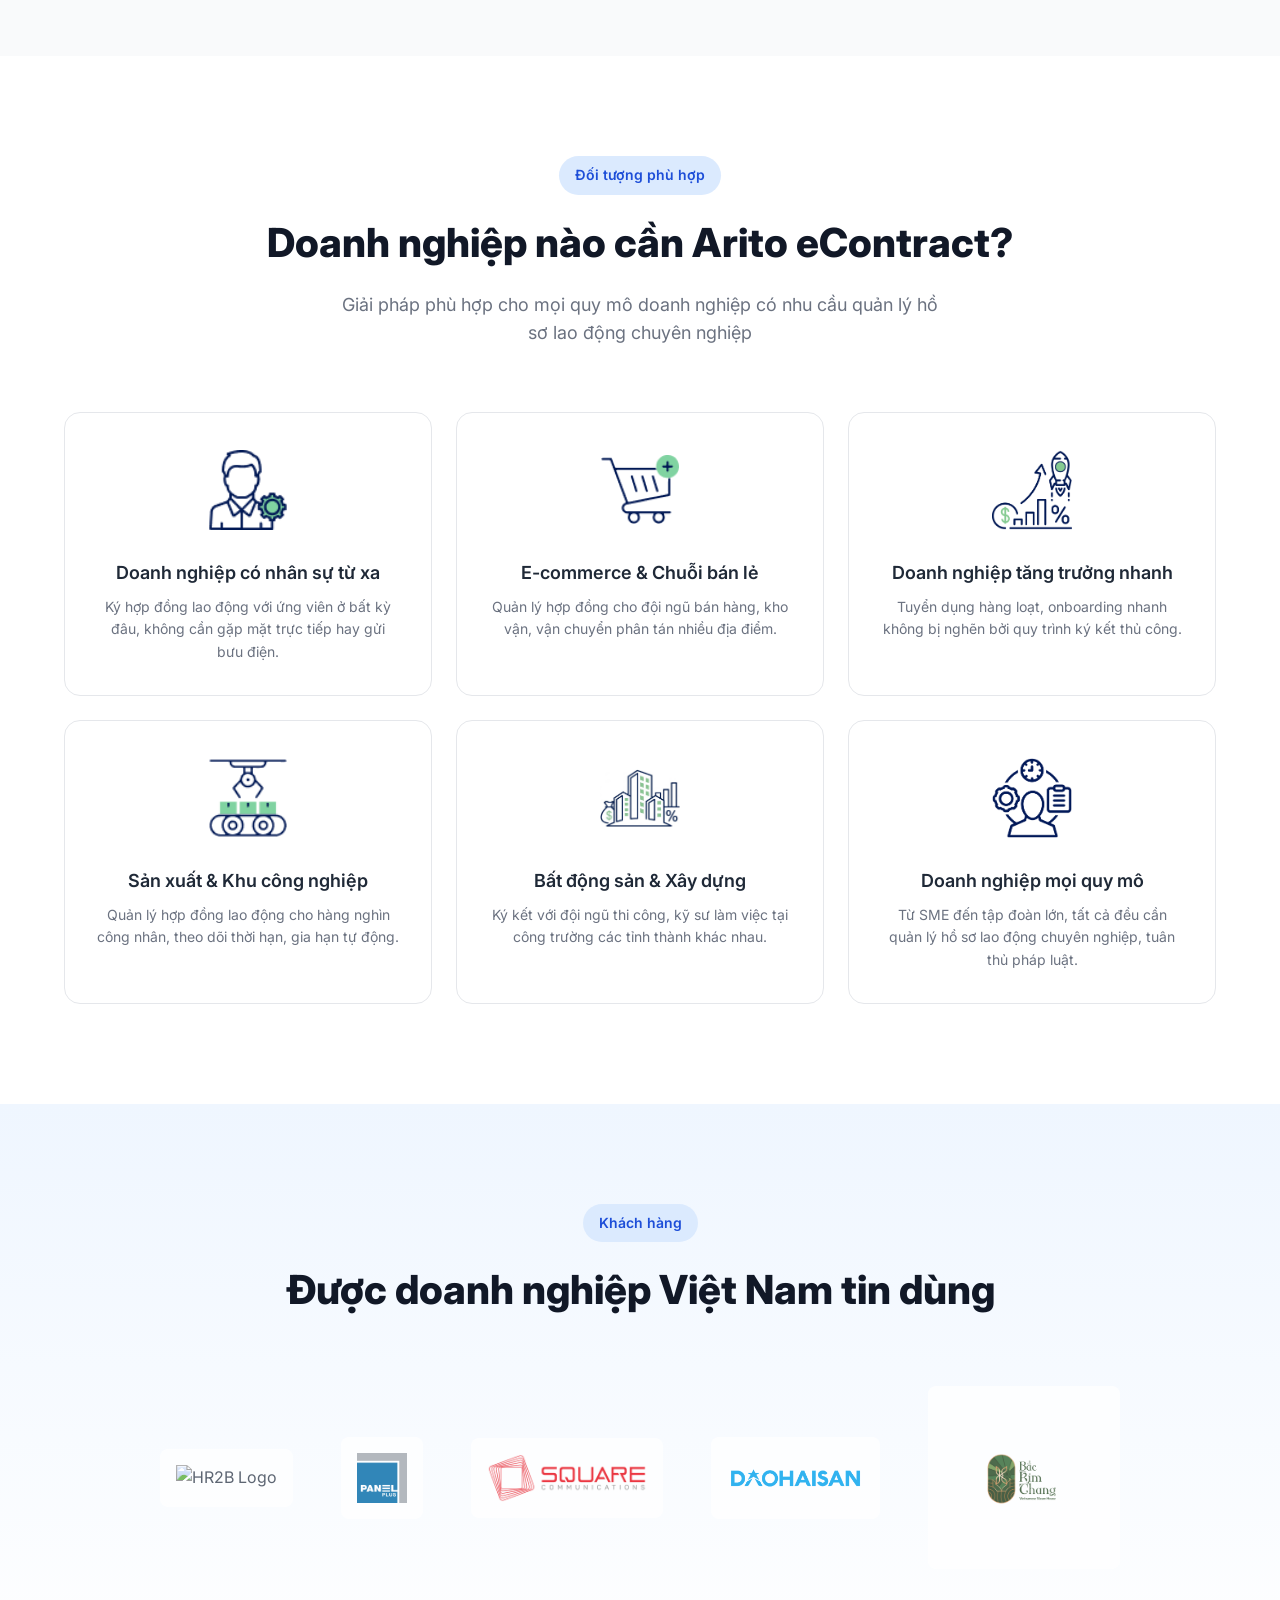
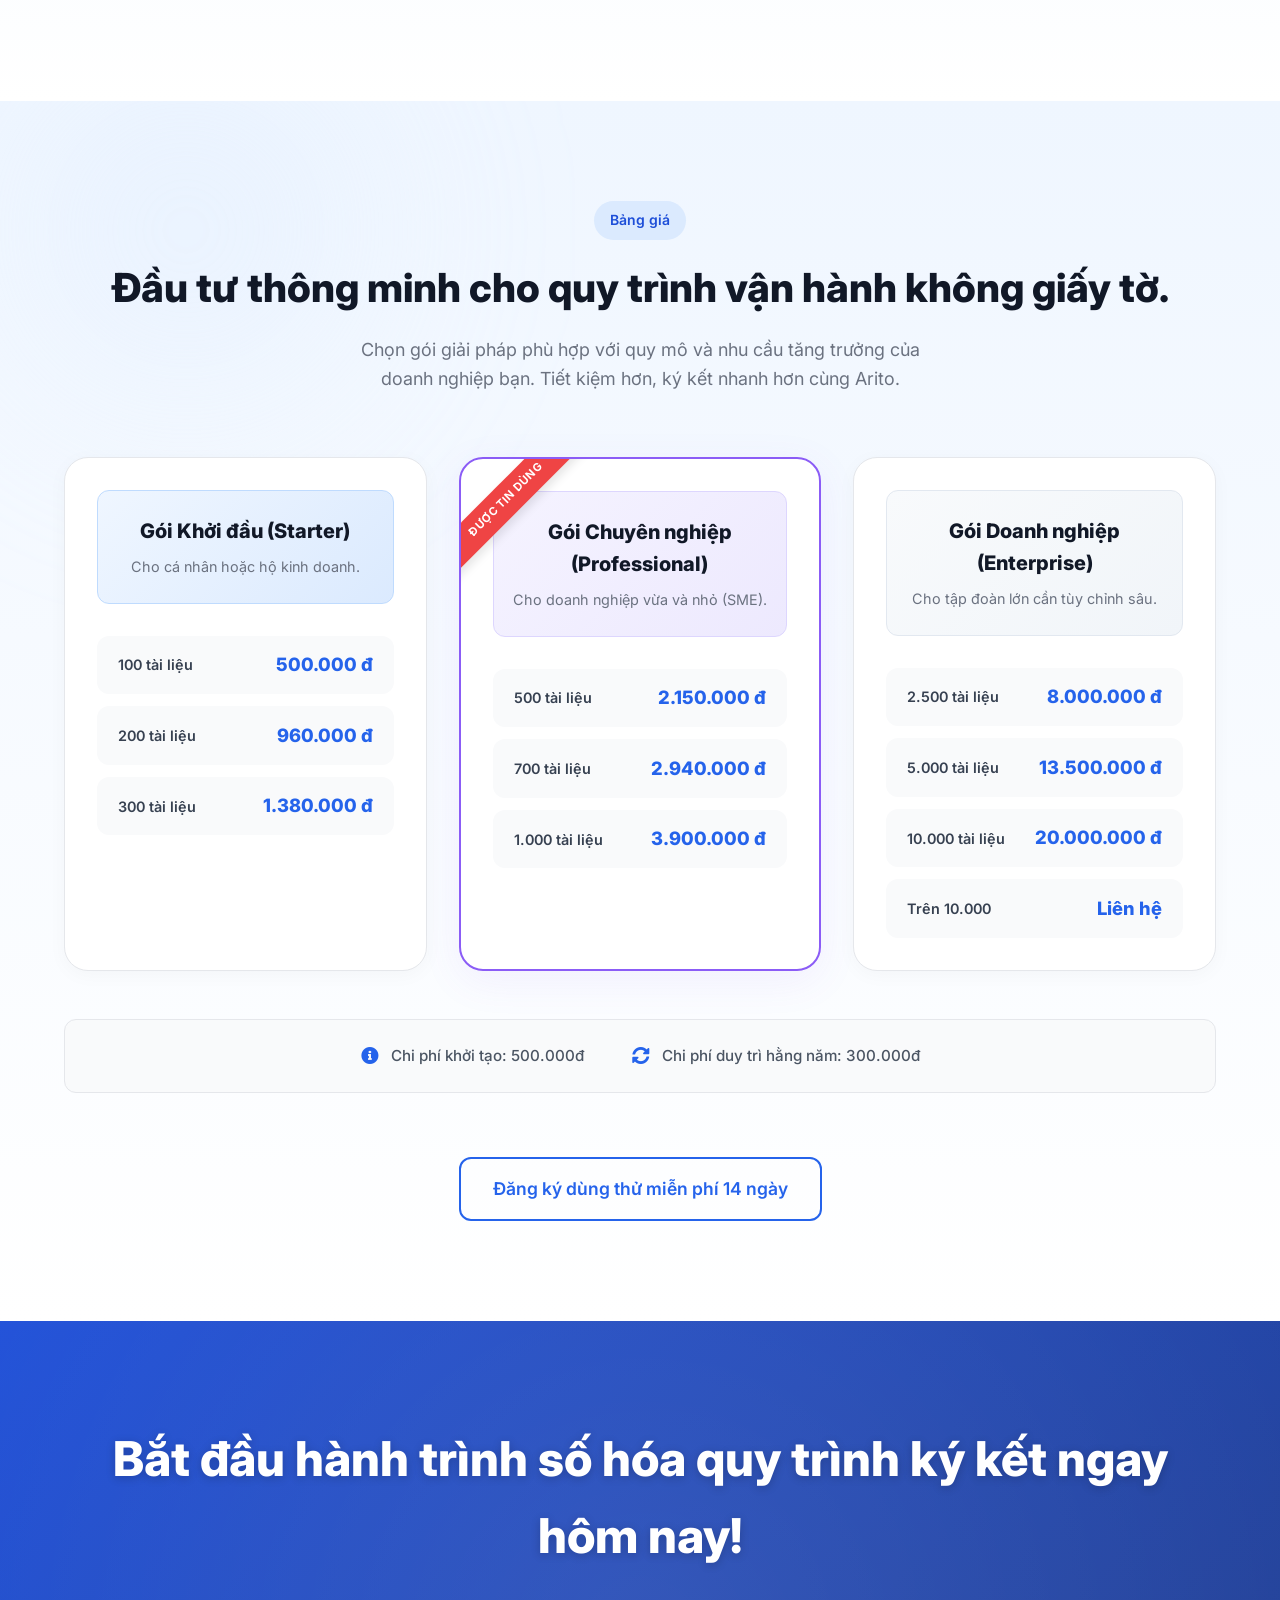
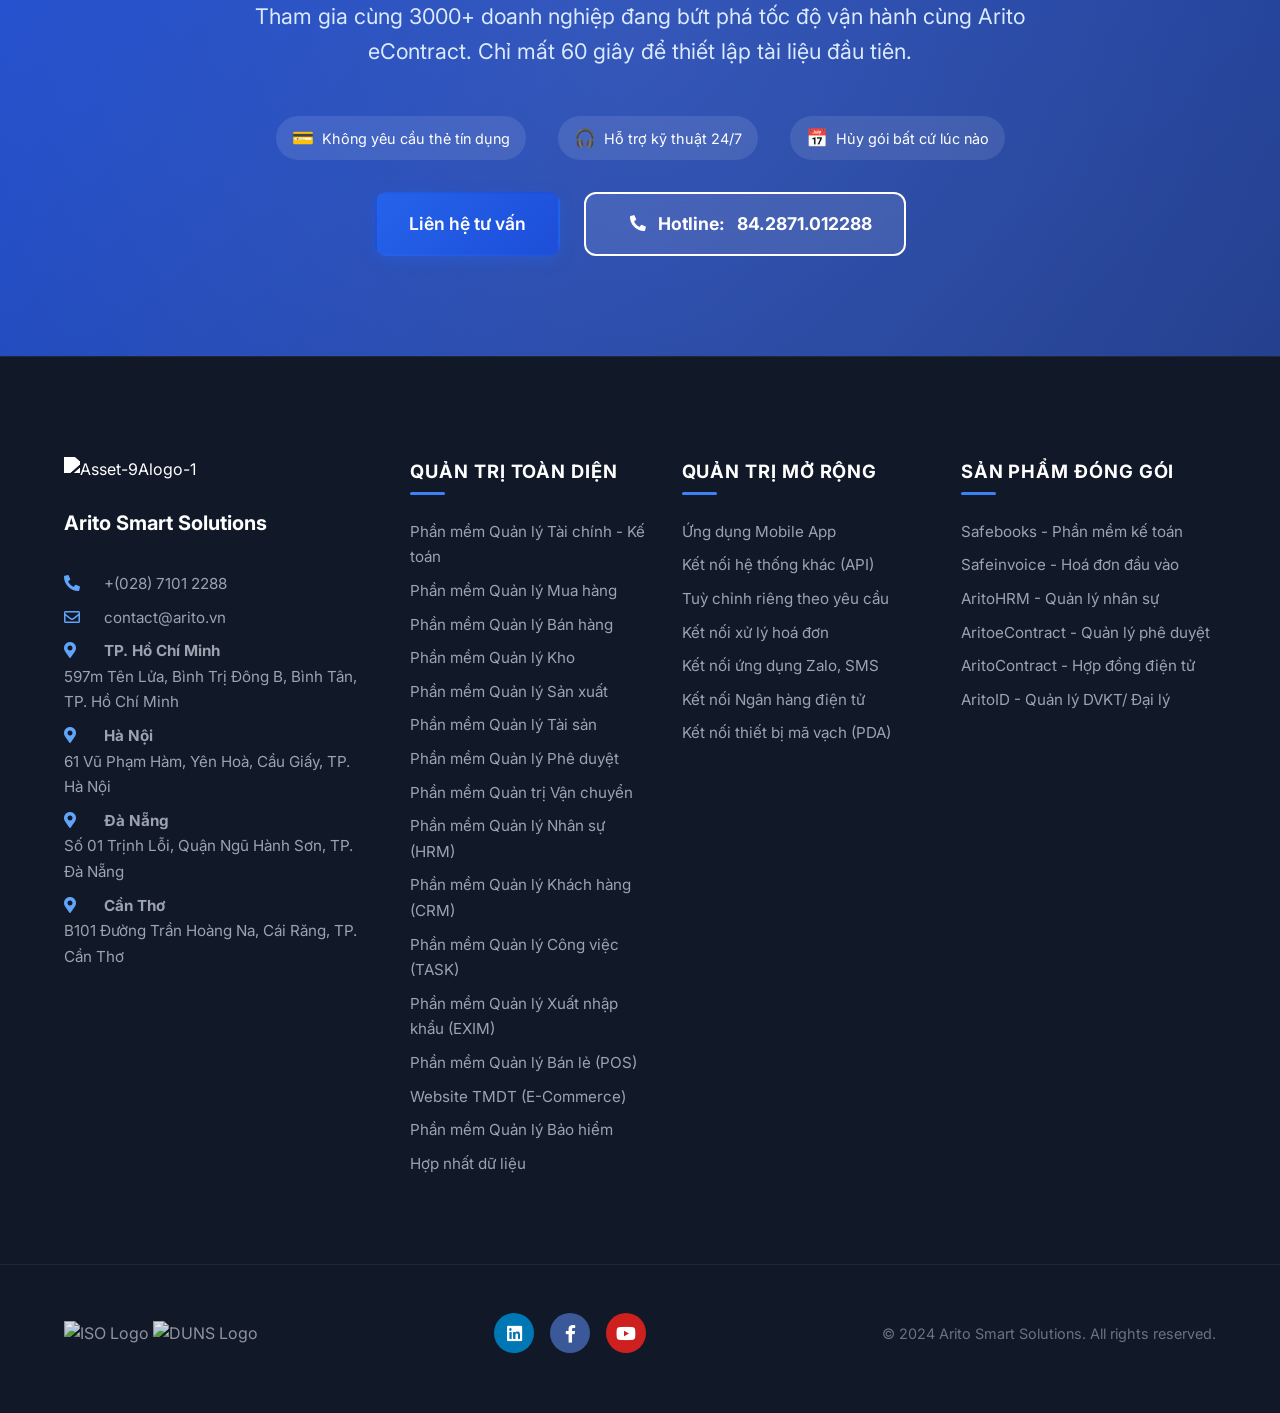
==== commit c0445c73: "change chatbot script" ====
--- a/index.html
+++ b/index.html
@@ -21,7 +21,7 @@
 </head>
 
 <body>
-  <script src="https://backend.activesignal.vn/embed.js" public-token="d8f73a47eb912d1d4392ed7b149e24d39227f2fd7dbf974e"
+<script src="https://backend.activesignal.vn/embed.js" public-token="86db7d79dfde3ef63bf8f449a48598dfc02b8cf85f66de3f" async></script>
     async></script>
   <!-- Navigation -->
   <div id="navbar-placeholder"></div>
